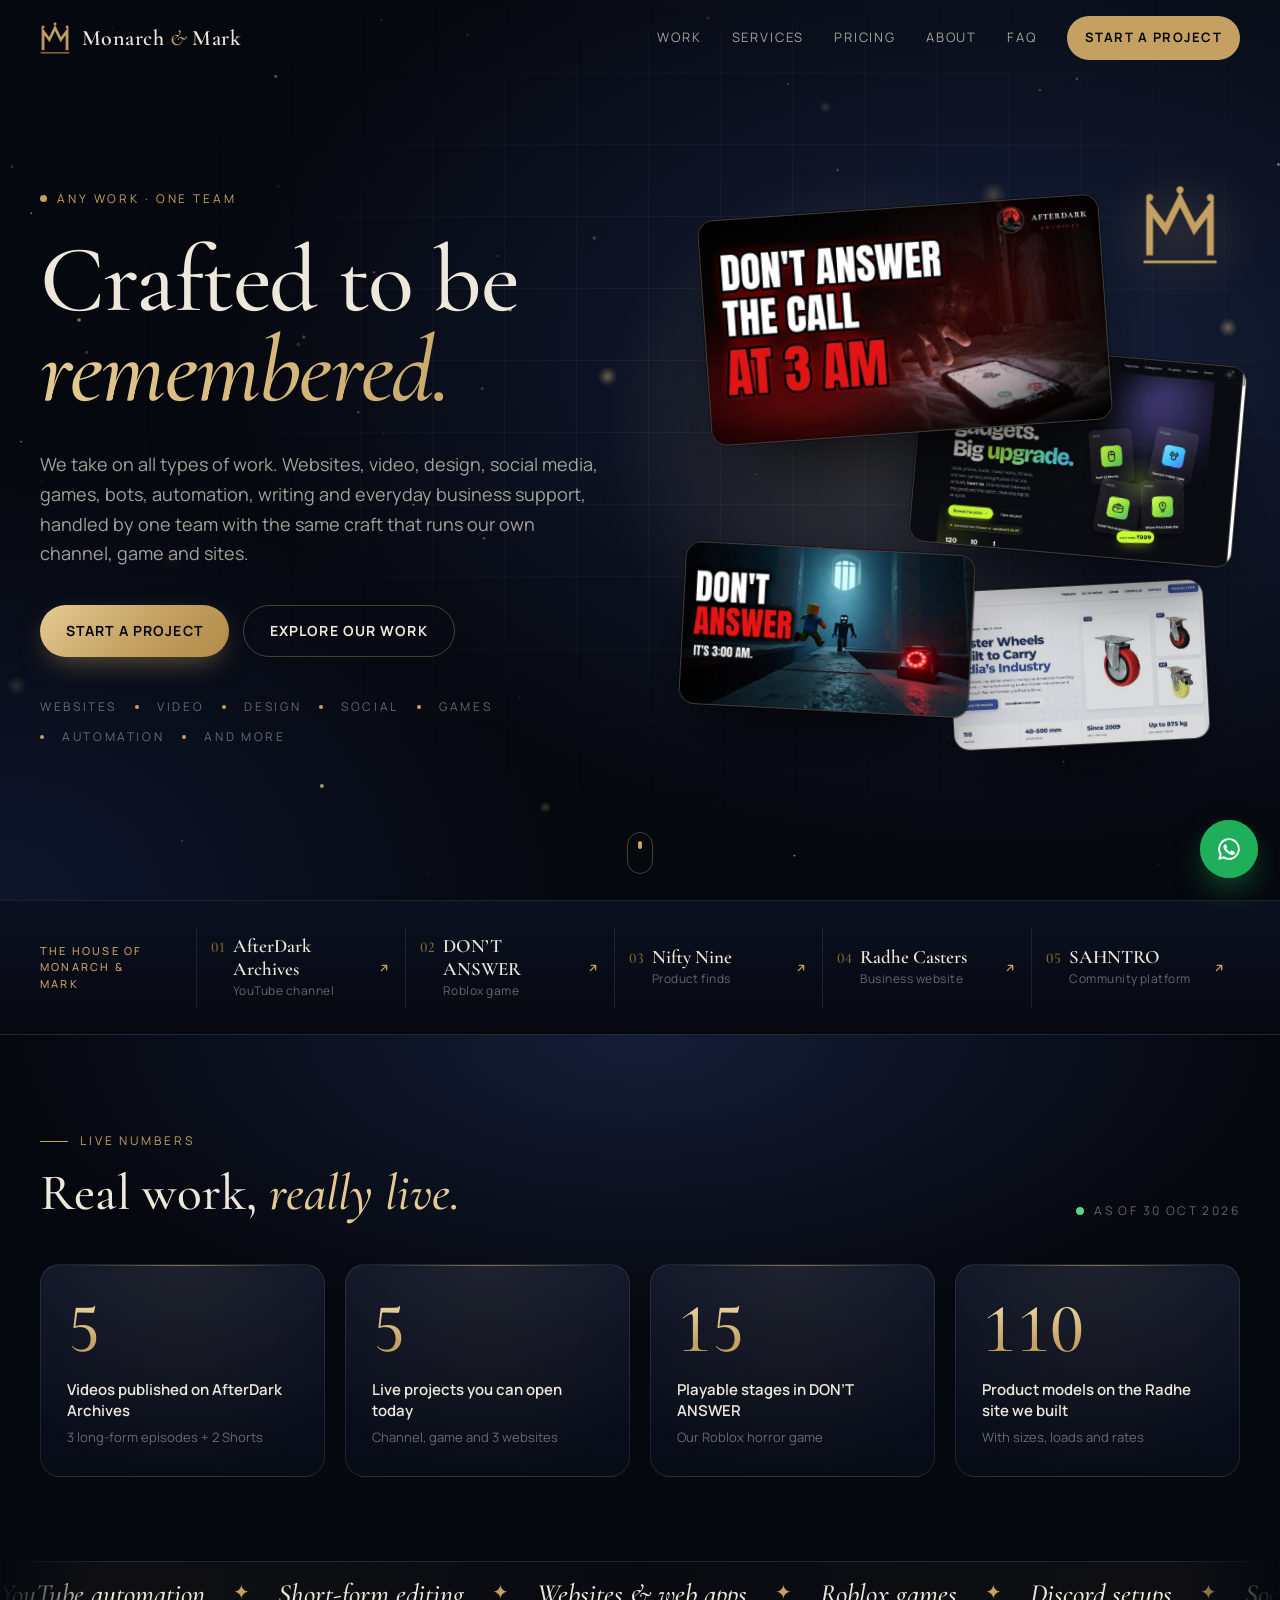
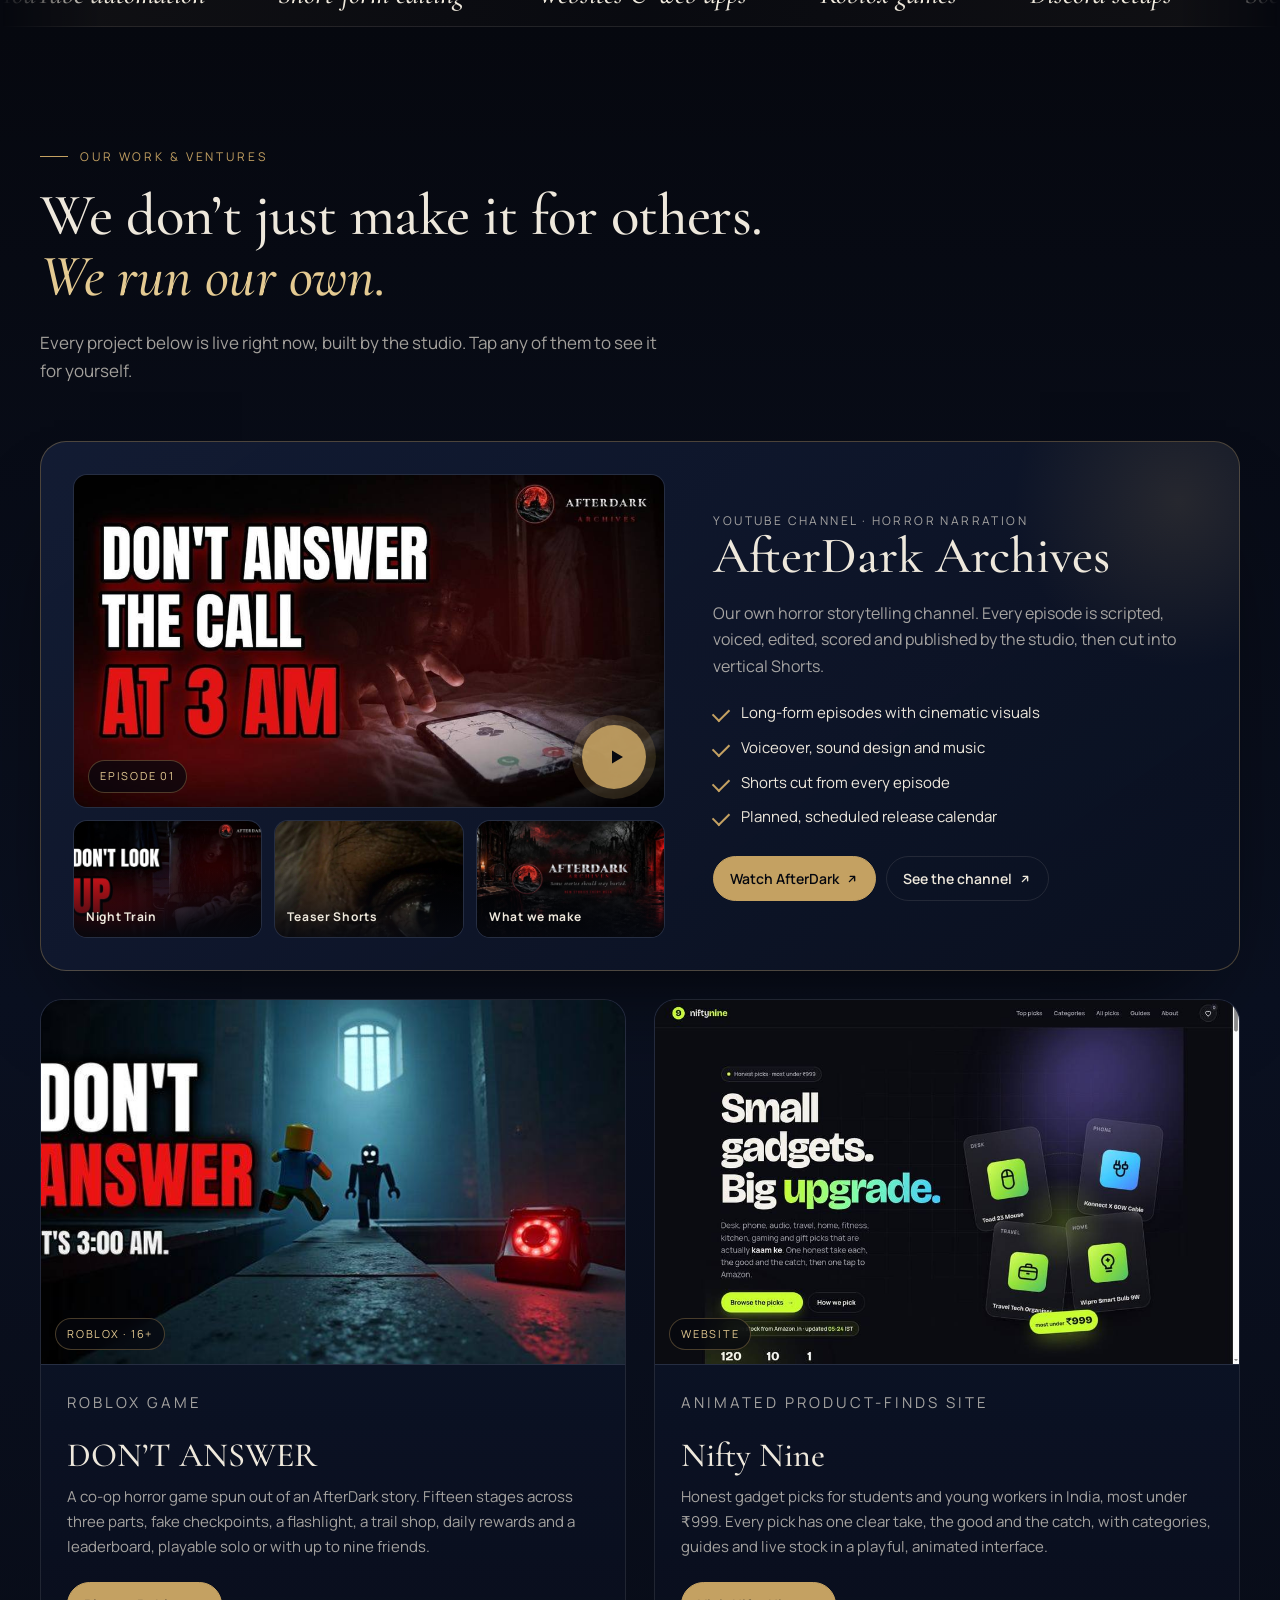
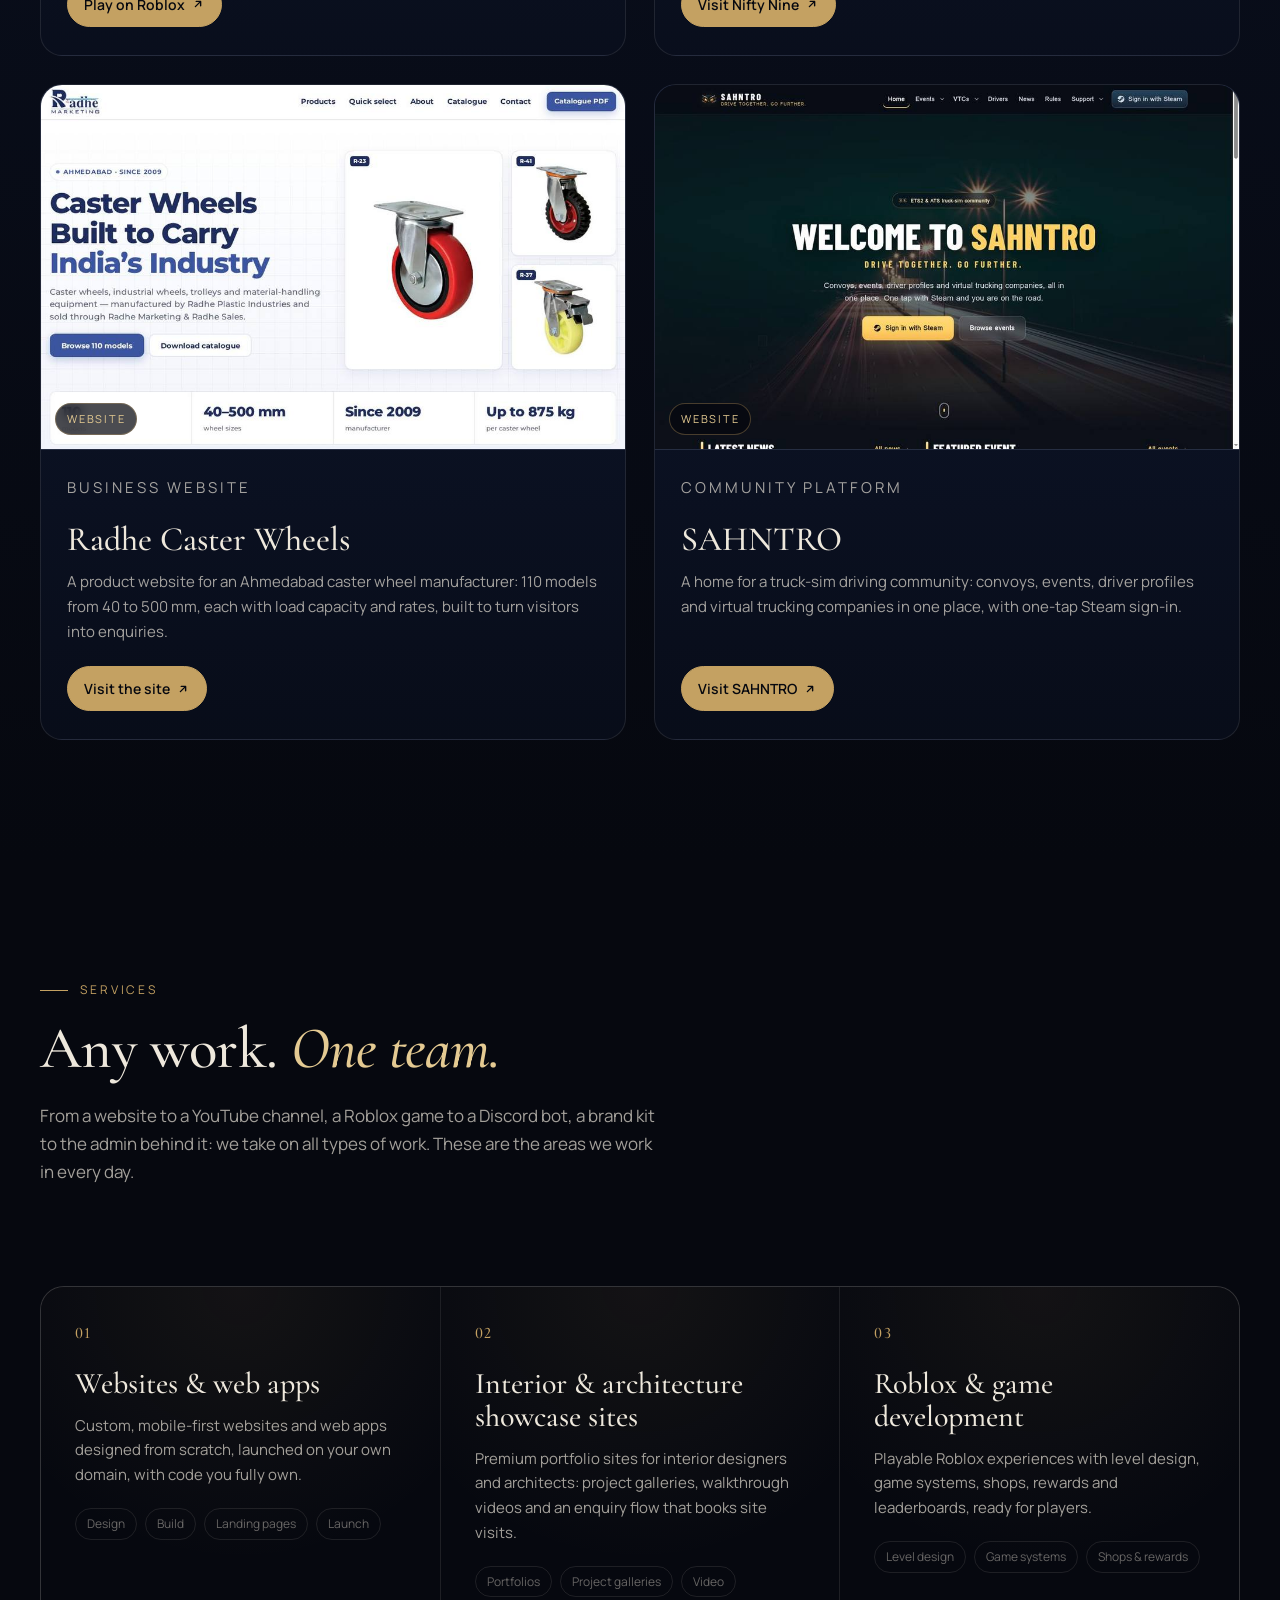
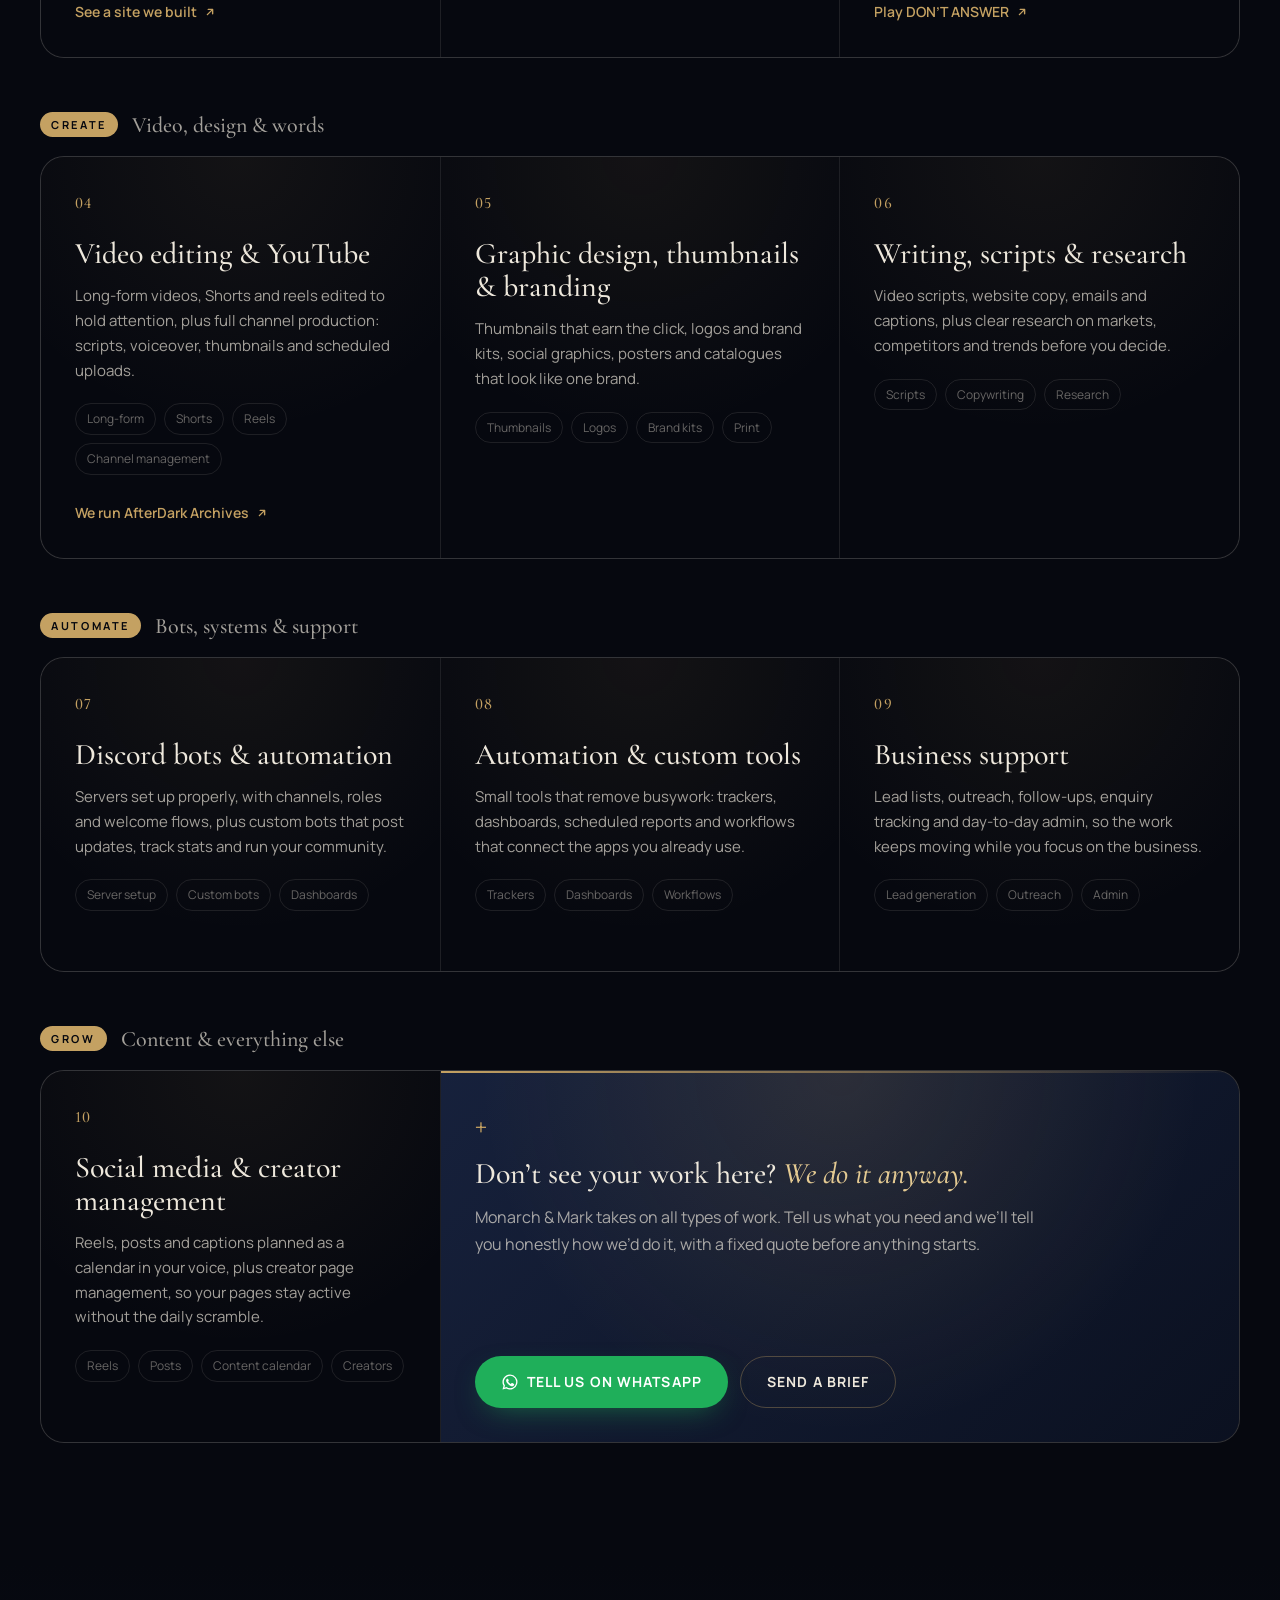
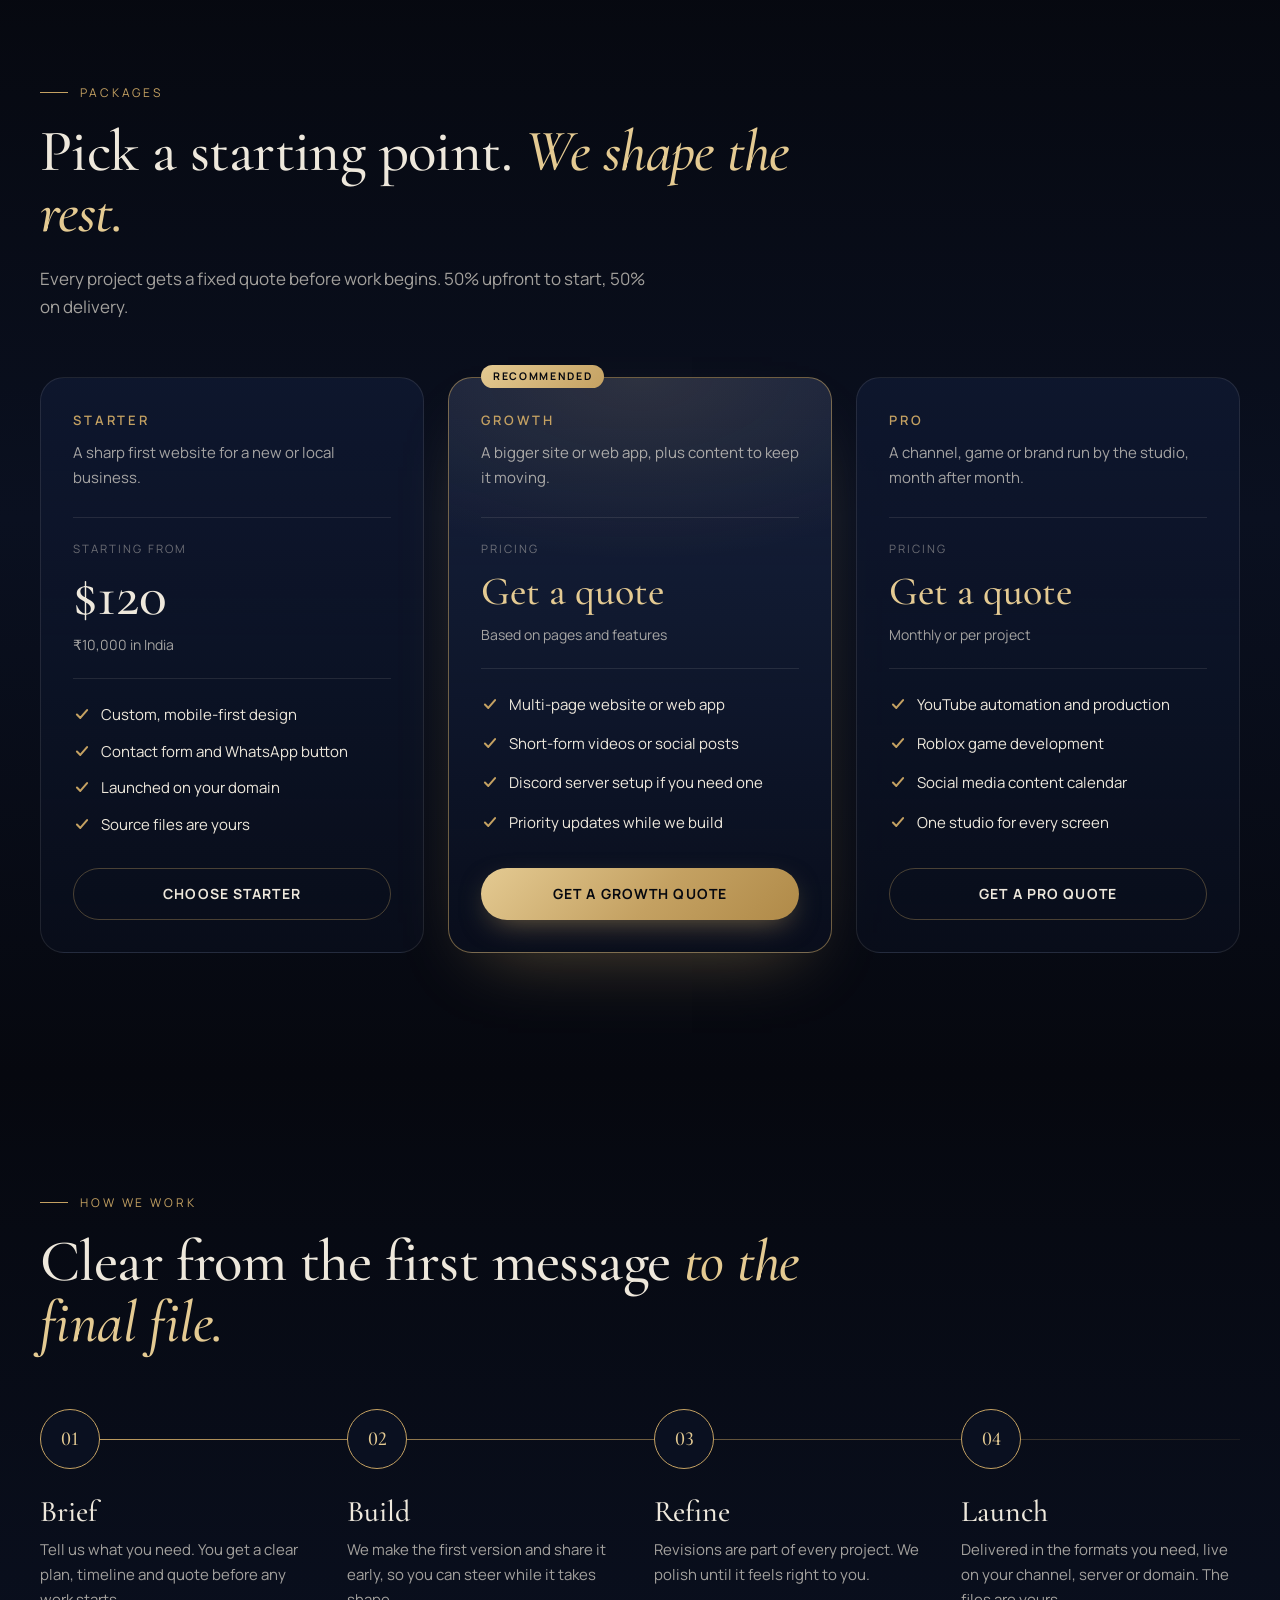
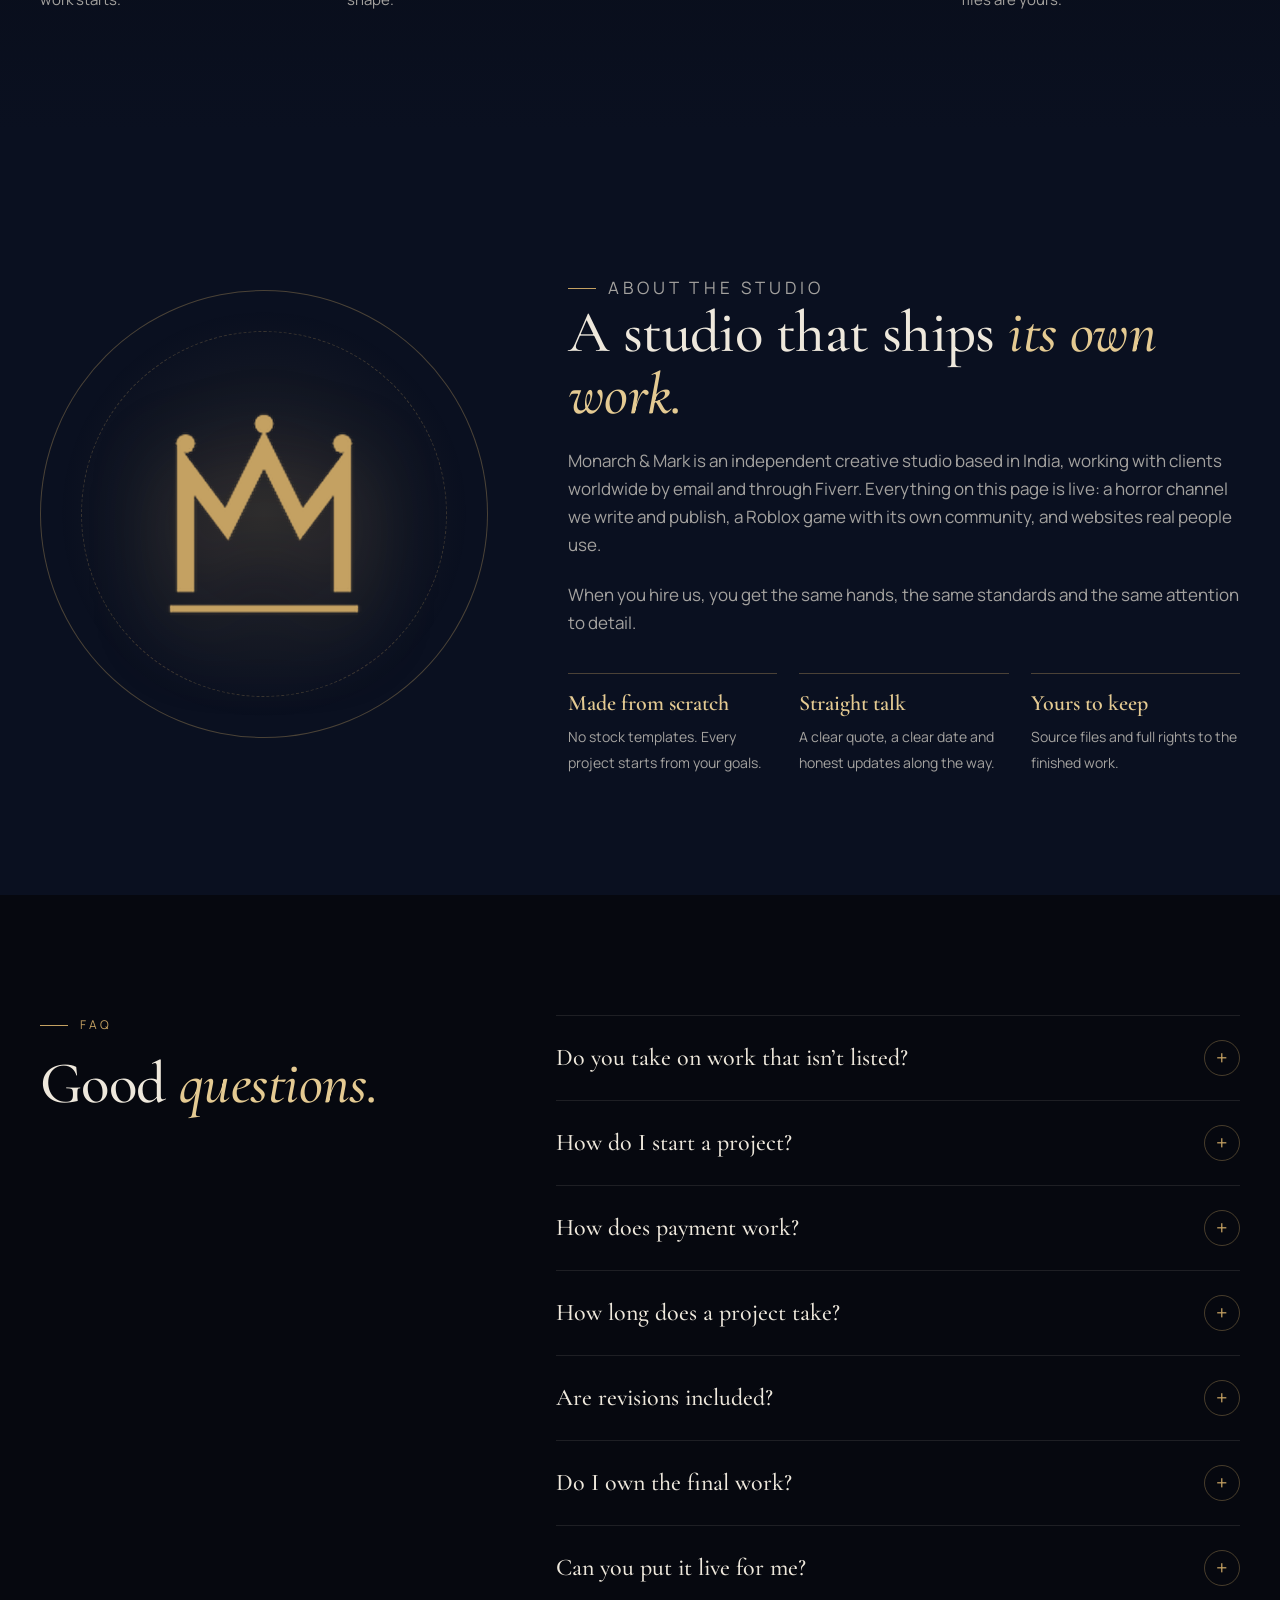
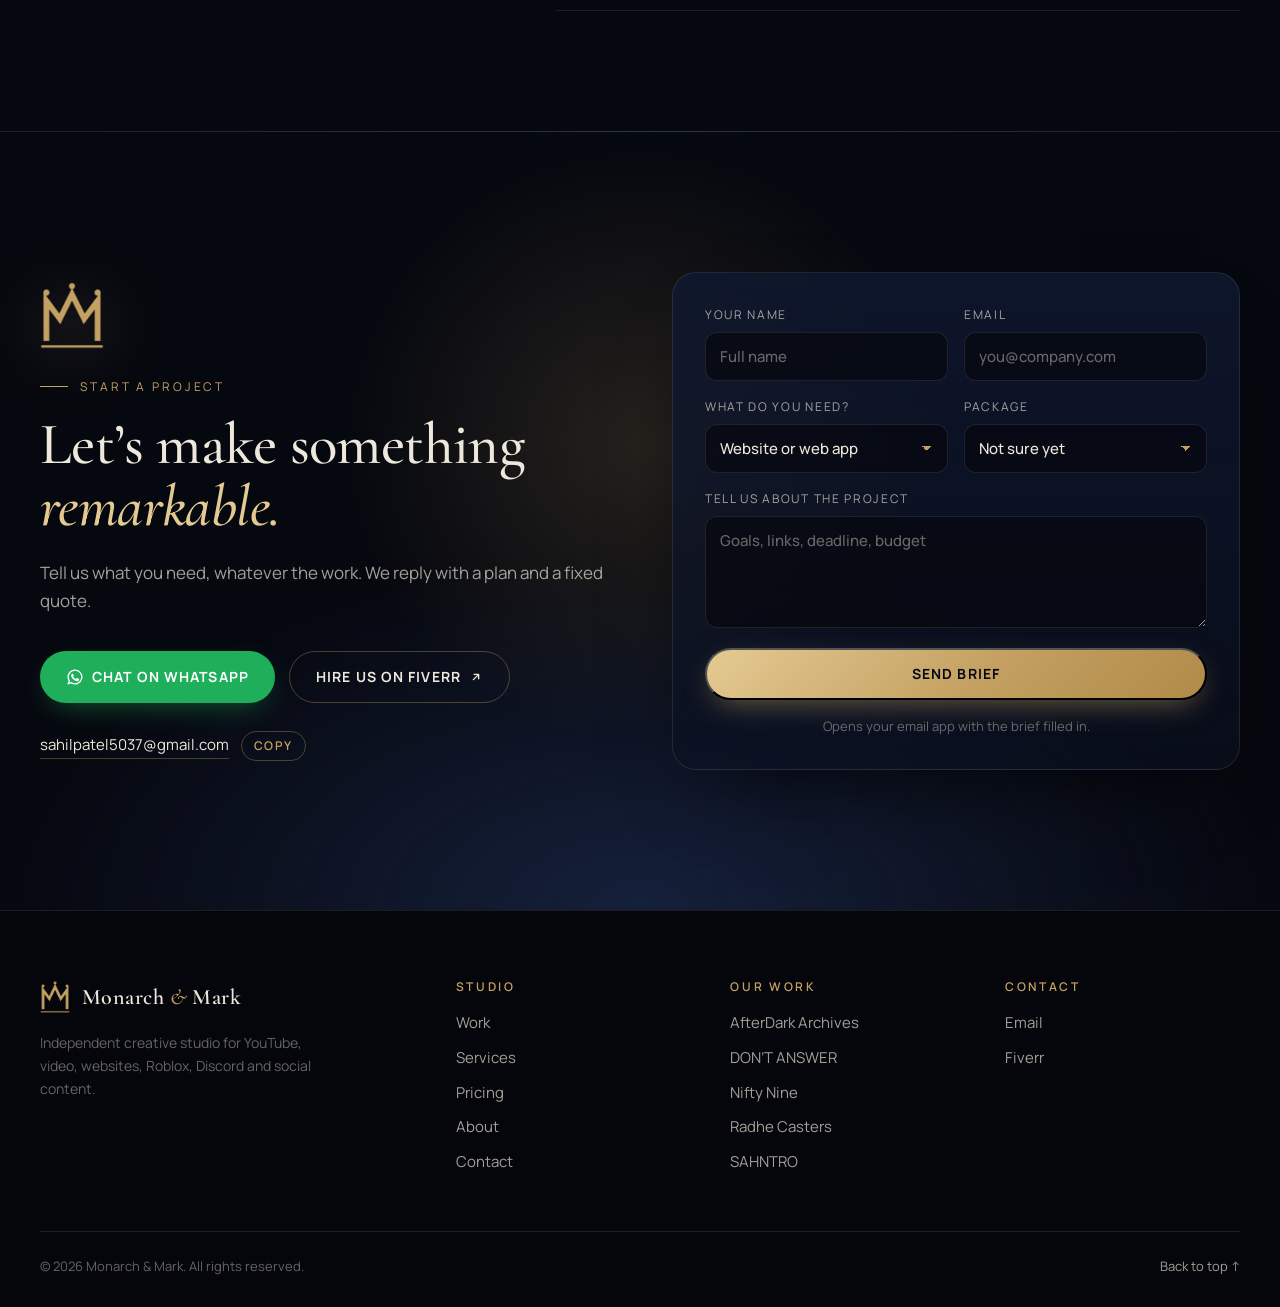
==== index.html @ 19322974 "Footer: remove 'Careers - Coming soon' (solo studio, no hiring copy)" ====
<!doctype html>
<html lang="en" class="no-js">
<head>
<meta charset="utf-8">
<meta name="viewport" content="width=device-width, initial-scale=1, viewport-fit=cover">
<title>Monarch &amp; Mark | Full-Service Studio: Any Work, One Team</title>
<meta name="description" content="Monarch & Mark is a full-service studio that takes on all types of work: websites and web apps, video editing and YouTube, social media, graphic design and branding, Roblox games, Discord bots, automation and custom tools, writing and business support. Any work, one team.">
<meta name="theme-color" content="#070A12">
<meta property="og:type" content="website">
<meta property="og:site_name" content="Monarch &amp; Mark">
<meta property="og:title" content="Monarch &amp; Mark | Any work, one team">
<meta property="og:description" content="A full-service studio for all types of work: websites, video, design, social media, games, bots, automation, writing and business support.">
<meta property="og:image" content="og.png">
<meta name="twitter:card" content="summary_large_image">
<link rel="icon" href="favicon.svg" type="image/svg+xml">
<link rel="icon" href="favicon-32.png" sizes="32x32" type="image/png">
<link rel="apple-touch-icon" href="apple-touch-icon.png">
<link rel="preload" href="assets/fonts/CormorantGaramond-normal-500.woff2" as="font" type="font/woff2" crossorigin>
<link rel="preload" href="assets/fonts/Manrope-normal-400-700.woff2" as="font" type="font/woff2" crossorigin>
<link rel="stylesheet" href="assets/fonts.css?v=hub1">
<link rel="stylesheet" href="styles.css?v=v5">
<script src="config.js?v=v4"></script>
<script src="countdown.js?v=v4"></script>
<script src="script.js?v=v5" defer></script>
</head>
<body>
<div class="launch" id="launch" role="dialog" aria-modal="true" aria-labelledby="launch-title" hidden>
  <canvas class="launch-dust" aria-hidden="true"></canvas>
  <div class="launch-glow" aria-hidden="true"></div>
  <div class="launch-in">
    <img class="launch-crown" src="assets/monarch-mark.png" alt="" width="320" height="335">
    <p class="launch-brand">Monarch <i>&amp;</i> Mark</p>
    <h1 class="launch-title" id="launch-title">Something remarkable <em>is coming.</em></h1>
    <p class="launch-sub">The new studio opens in</p>
    <div class="timer" role="timer" aria-live="off">
      <div class="tu"><span class="tv" data-u="d">00</span><span class="tl">Days</span></div>
      <span class="tsep" aria-hidden="true">:</span>
      <div class="tu"><span class="tv" data-u="h">00</span><span class="tl">Hours</span></div>
      <span class="tsep" aria-hidden="true">:</span>
      <div class="tu"><span class="tv" data-u="m">00</span><span class="tl">Minutes</span></div>
      <span class="tsep" aria-hidden="true">:</span>
      <div class="tu"><span class="tv" data-u="s">00</span><span class="tl">Seconds</span></div>
    </div>
    <p class="launch-date" id="launch-date"></p>
    <div class="launch-links">
      <a href="mailto:sahilpatel5037@gmail.com?subject=Project%20enquiry%20%E2%80%94%20Monarch%20%26%20Mark">Email the studio</a>
      <span aria-hidden="true">&middot;</span>
      <a href="https://www.fiverr.com/sahilpatel420" target="_blank" rel="noopener">Fiverr</a>
    </div>
  </div>
  <div class="curtain c-top" aria-hidden="true"></div>
  <div class="curtain c-bot" aria-hidden="true"></div>
</div>
<div class="progress" aria-hidden="true"><span></span></div>
<a class="skip" href="#main">Skip to content</a>

<header class="nav" id="top">
  <div class="nav-in wrap">
    <a class="brand" href="#top" aria-label="Monarch &amp; Mark, home">
      <img src="assets/monarch-mark.png" alt="" width="34" height="36">
      <span class="brand-word">Monarch <i>&amp;</i> Mark</span>
    </a>
    <nav class="nav-links" id="nav-links" aria-label="Main">
      <a href="#work">Work</a>
      <a href="#services">Services</a>
      <a href="#pricing">Pricing</a>
      <a href="#about">About</a>
      <a href="#faq">FAQ</a>
      <a href="#contact" class="nav-cta">Start a project</a>
    </nav>
    <button class="nav-toggle" type="button" aria-controls="nav-links" aria-expanded="false" aria-label="Open menu"><span></span><span></span></button>
  </div>
</header>

<main id="main">

<section class="hero" aria-labelledby="hero-title">
  <canvas class="hero-dust" aria-hidden="true"></canvas>
  <div class="hero-glow" aria-hidden="true"></div>
  <div class="hero-grid wrap">
    <div class="hero-copy">
      <p class="eyebrow"><span class="dot"></span>Any work &middot; One team</p>
      <h1 id="hero-title" class="hero-title">Crafted to be <em>remembered.</em></h1>
      <p class="hero-lede">We take on all types of work. Websites, video, design, social media, games, bots, automation, writing and everyday business support, handled by one team with the same craft that runs our own channel, game and sites.</p>
      <div class="hero-cta">
        <a class="btn btn-gold" href="#contact">Start a project</a>
        <a class="btn btn-ghost" href="#work">Explore our work</a>
      </div>
      <ul class="hero-disc" aria-label="What we do">
        <li>Websites</li><li>Video</li><li>Design</li><li>Social</li><li>Games</li><li>Automation</li><li>And more</li>
      </ul>
    </div>
    <div class="hero-stage" aria-hidden="true">
      <div class="stage-card sc-1"><img src="assets/work/afterdark-episode.jpg" alt="" width="1200" height="675"></div>
      <div class="stage-card sc-2"><img src="assets/work/niftynine.jpg" alt="" width="1200" height="750"></div>
      <div class="stage-card sc-3"><img src="assets/work/dont-answer.jpg" alt="" width="768" height="432"></div>
      <div class="stage-card sc-4"><img src="assets/work/radhe-casters.jpg" alt="" width="1200" height="750"></div>
      <div class="stage-crown"><img src="assets/monarch-mark.png" alt="" width="320" height="335"></div>
    </div>
  </div>
  <a class="scroll-cue" href="#house" aria-label="Scroll to the Monarch &amp; Mark directory"><span></span></a>
</section>

<section class="house" id="house" aria-labelledby="house-title">
  <div class="wrap">
    <h2 id="house-title" class="house-label">The house of Monarch &amp; Mark</h2>
    <ul class="house-list">
      <li><a href="https://afterdark-archives.sites.tab.bot/" target="_blank" rel="noopener"><span class="hn">01</span><span class="ht">AfterDark Archives</span><span class="hk">YouTube channel</span><svg class="ar" viewBox="0 0 16 16" aria-hidden="true"><path d="M5 11 11 5M6 5h5v5" fill="none" stroke="currentColor" stroke-width="1.6" stroke-linecap="round" stroke-linejoin="round"/></svg></a></li>
      <li><a href="https://www.roblox.com/games/91110462194238" target="_blank" rel="noopener"><span class="hn">02</span><span class="ht">DON&rsquo;T ANSWER</span><span class="hk">Roblox game</span><svg class="ar" viewBox="0 0 16 16" aria-hidden="true"><path d="M5 11 11 5M6 5h5v5" fill="none" stroke="currentColor" stroke-width="1.6" stroke-linecap="round" stroke-linejoin="round"/></svg></a></li>
      <li><a href="https://niftynine.sites.tab.bot/" target="_blank" rel="noopener"><span class="hn">03</span><span class="ht">Nifty Nine</span><span class="hk">Product finds</span><svg class="ar" viewBox="0 0 16 16" aria-hidden="true"><path d="M5 11 11 5M6 5h5v5" fill="none" stroke="currentColor" stroke-width="1.6" stroke-linecap="round" stroke-linejoin="round"/></svg></a></li>
      <li><a href="https://radhe-casters.vercel.app/" target="_blank" rel="noopener"><span class="hn">04</span><span class="ht">Radhe Casters</span><span class="hk">Business website</span><svg class="ar" viewBox="0 0 16 16" aria-hidden="true"><path d="M5 11 11 5M6 5h5v5" fill="none" stroke="currentColor" stroke-width="1.6" stroke-linecap="round" stroke-linejoin="round"/></svg></a></li>
      <li><a href="https://sahntro.sites.tab.bot/" target="_blank" rel="noopener"><span class="hn">05</span><span class="ht">SAHNTRO</span><span class="hk">Community platform</span><svg class="ar" viewBox="0 0 16 16" aria-hidden="true"><path d="M5 11 11 5M6 5h5v5" fill="none" stroke="currentColor" stroke-width="1.6" stroke-linecap="round" stroke-linejoin="round"/></svg></a></li>
    </ul>
  </div>
</section>

<section class="stats" id="stats" aria-labelledby="stats-title">
  <div class="wrap">
    <header class="stats-head reveal">
      <p class="kicker">Live numbers</p>
      <h2 id="stats-title">Real work, <em>really live.</em></h2>
      <p class="stats-asof">As of 30 Oct 2026</p>
    </header>
    <ul class="stat-grid">
      <li class="stat reveal"><span class="stat-n" data-count="5">5</span><span class="stat-l">Videos published on AfterDark Archives</span><span class="stat-s">3 long-form episodes + 2 Shorts</span></li>
      <li class="stat reveal"><span class="stat-n" data-count="5">5</span><span class="stat-l">Live projects you can open today</span><span class="stat-s">Channel, game and 3 websites</span></li>
      <li class="stat reveal"><span class="stat-n" data-count="15">15</span><span class="stat-l">Playable stages in DON&rsquo;T ANSWER</span><span class="stat-s">Our Roblox horror game</span></li>
      <li class="stat reveal"><span class="stat-n" data-count="110">110</span><span class="stat-l">Product models on the Radhe site we built</span><span class="stat-s">With sizes, loads and rates</span></li>
    </ul>
  </div>
</section>

<div class="marquee" aria-hidden="true">
  <div class="marquee-track">
    <span>YouTube automation</span><i>&#10022;</i><span>Short-form editing</span><i>&#10022;</i><span>Websites &amp; web apps</span><i>&#10022;</i><span>Roblox games</span><i>&#10022;</i><span>Discord setups</span><i>&#10022;</i><span>Social media content</span><i>&#10022;</i>
    <span>YouTube automation</span><i>&#10022;</i><span>Short-form editing</span><i>&#10022;</i><span>Websites &amp; web apps</span><i>&#10022;</i><span>Roblox games</span><i>&#10022;</i><span>Discord setups</span><i>&#10022;</i><span>Social media content</span><i>&#10022;</i>
  </div>
</div>

<section class="section work" id="work" aria-labelledby="work-title">
  <div class="wrap">
    <header class="sec-head reveal">
      <p class="kicker">Our work &amp; ventures</p>
      <h2 id="work-title">We don&rsquo;t just make it for others. <em>We run our own.</em></h2>
      <p class="sec-lede">Every project below is live right now, built by the studio. Tap any of them to see it for yourself.</p>
    </header>

    <article class="feature reveal" aria-labelledby="ad-title">
      <div class="feature-media">
        <a class="media main-media" href="https://afterdark-archives.sites.tab.bot/#watch" target="_blank" rel="noopener" aria-label="Watch Don&rsquo;t Pick Up the Call at 3:00 AM on the AfterDark Archives site">
          <img src="assets/work/afterdark-episode.jpg" alt="Thumbnail of the AfterDark Archives episode Don&rsquo;t Pick Up the Call at 3:00 AM" width="1200" height="675" loading="lazy">
          <span class="play" aria-hidden="true"><svg viewBox="0 0 24 24"><path d="M8 5.5v13l11-6.5z" fill="currentColor"/></svg></span>
          <span class="media-tag">Episode 01</span>
        </a>
        <div class="mini-row">
          <a class="media mini" href="https://afterdark-archives.sites.tab.bot/#watch" target="_blank" rel="noopener" aria-label="Watch 3 Terrifying Night Train Horror Stories on the AfterDark Archives site">
            <img src="assets/work/afterdark-night-train.jpg" alt="Thumbnail of the Night Train episode" width="1200" height="675" loading="lazy">
            <span class="mini-cap">Night Train</span>
          </a>
          <a class="media mini" href="https://afterdark-archives.sites.tab.bot/#watch" target="_blank" rel="noopener" aria-label="Watch an AfterDark teaser Short on the AfterDark Archives site">
            <img src="assets/work/afterdark-short.jpg" alt="Still from an AfterDark Archives teaser Short" width="960" height="600" loading="lazy">
            <span class="mini-cap">Teaser Shorts</span>
          </a>
          <a class="media mini" href="https://afterdark-archives.sites.tab.bot/#make" target="_blank" rel="noopener" aria-label="See what we make for AfterDark Archives">
            <img src="assets/work/afterdark-channel.jpg" alt="AfterDark Archives channel banner" width="1200" height="675" loading="lazy">
            <span class="mini-cap">What we make</span>
          </a>
        </div>
      </div>
      <div class="feature-body">
        <p class="tag">YouTube channel &middot; Horror narration</p>
        <h3 id="ad-title">AfterDark Archives</h3>
        <p>Our own horror storytelling channel. Every episode is scripted, voiced, edited, scored and published by the studio, then cut into vertical Shorts.</p>
        <ul class="ticks">
          <li>Long-form episodes with cinematic visuals</li>
          <li>Voiceover, sound design and music</li>
          <li>Shorts cut from every episode</li>
          <li>Planned, scheduled release calendar</li>
        </ul>
        <div class="links">
          <a class="lk lk-gold" href="https://afterdark-archives.sites.tab.bot/#watch" target="_blank" rel="noopener">Watch AfterDark<svg class="ar" viewBox="0 0 16 16" aria-hidden="true"><path d="M5 11 11 5M6 5h5v5" fill="none" stroke="currentColor" stroke-width="1.6" stroke-linecap="round" stroke-linejoin="round"/></svg></a>
          <a class="lk" href="https://afterdark-archives.sites.tab.bot/" target="_blank" rel="noopener">See the channel<svg class="ar" viewBox="0 0 16 16" aria-hidden="true"><path d="M5 11 11 5M6 5h5v5" fill="none" stroke="currentColor" stroke-width="1.6" stroke-linecap="round" stroke-linejoin="round"/></svg></a>
        </div>
      </div>
    </article>

    <div class="cards">
      <article class="card reveal" aria-labelledby="da-title">
        <a class="media" href="https://www.roblox.com/games/91110462194238" target="_blank" rel="noopener" aria-label="Play DON&rsquo;T ANSWER on Roblox">
          <img src="assets/work/dont-answer.jpg" alt="DON&rsquo;T ANSWER game thumbnail on Roblox" width="768" height="432" loading="lazy">
          <span class="media-tag">Roblox &middot; 16+</span>
        </a>
        <div class="card-body">
          <p class="tag">Roblox game</p>
          <h3 id="da-title">DON&rsquo;T ANSWER</h3>
          <p>A co-op horror game spun out of an AfterDark story. Fifteen stages across three parts, fake checkpoints, a flashlight, a trail shop, daily rewards and a leaderboard, playable solo or with up to nine friends.</p>
          <div class="links">
            <a class="lk lk-gold" href="https://www.roblox.com/games/91110462194238" target="_blank" rel="noopener">Play on Roblox<svg class="ar" viewBox="0 0 16 16" aria-hidden="true"><path d="M5 11 11 5M6 5h5v5" fill="none" stroke="currentColor" stroke-width="1.6" stroke-linecap="round" stroke-linejoin="round"/></svg></a>
          </div>
        </div>
      </article>

      <article class="card reveal" aria-labelledby="nn-title">
        <a class="media" href="https://niftynine.sites.tab.bot/" target="_blank" rel="noopener" aria-label="Visit Nifty Nine">
          <img src="assets/work/niftynine.jpg" alt="Screenshot of the Nifty Nine home page" width="1200" height="750" loading="lazy">
          <span class="media-tag">Website</span>
        </a>
        <div class="card-body">
          <p class="tag">Animated product-finds site</p>
          <h3 id="nn-title">Nifty Nine</h3>
          <p>Honest gadget picks for students and young workers in India, most under &#8377;999. Every pick has one clear take, the good and the catch, with categories, guides and live stock in a playful, animated interface.</p>
          <div class="links"><a class="lk lk-gold" href="https://niftynine.sites.tab.bot/" target="_blank" rel="noopener">Visit Nifty Nine<svg class="ar" viewBox="0 0 16 16" aria-hidden="true"><path d="M5 11 11 5M6 5h5v5" fill="none" stroke="currentColor" stroke-width="1.6" stroke-linecap="round" stroke-linejoin="round"/></svg></a></div>
        </div>
      </article>

      <article class="card reveal" aria-labelledby="rc-title">
        <a class="media" href="https://radhe-casters.vercel.app/" target="_blank" rel="noopener" aria-label="Visit the Radhe Caster Wheels website">
          <img src="assets/work/radhe-casters.jpg" alt="Screenshot of the Radhe Caster Wheels home page" width="1200" height="750" loading="lazy">
          <span class="media-tag">Website</span>
        </a>
        <div class="card-body">
          <p class="tag">Business website</p>
          <h3 id="rc-title">Radhe Caster Wheels</h3>
          <p>A product website for an Ahmedabad caster wheel manufacturer: 110 models from 40 to 500 mm, each with load capacity and rates, built to turn visitors into enquiries.</p>
          <div class="links"><a class="lk lk-gold" href="https://radhe-casters.vercel.app/" target="_blank" rel="noopener">Visit the site<svg class="ar" viewBox="0 0 16 16" aria-hidden="true"><path d="M5 11 11 5M6 5h5v5" fill="none" stroke="currentColor" stroke-width="1.6" stroke-linecap="round" stroke-linejoin="round"/></svg></a></div>
        </div>
      </article>

      <article class="card reveal" aria-labelledby="sa-title">
        <a class="media" href="https://sahntro.sites.tab.bot/" target="_blank" rel="noopener" aria-label="Visit SAHNTRO">
          <img src="assets/work/sahntro.jpg" alt="Screenshot of the SAHNTRO home page" width="1200" height="750" loading="lazy">
          <span class="media-tag">Website</span>
        </a>
        <div class="card-body">
          <p class="tag">Community platform</p>
          <h3 id="sa-title">SAHNTRO</h3>
          <p>A home for a truck-sim driving community: convoys, events, driver profiles and virtual trucking companies in one place, with one-tap Steam sign-in.</p>
          <div class="links"><a class="lk lk-gold" href="https://sahntro.sites.tab.bot/" target="_blank" rel="noopener">Visit SAHNTRO<svg class="ar" viewBox="0 0 16 16" aria-hidden="true"><path d="M5 11 11 5M6 5h5v5" fill="none" stroke="currentColor" stroke-width="1.6" stroke-linecap="round" stroke-linejoin="round"/></svg></a></div>
        </div>
      </article>
    </div>
  </div>
</section>

<section class="section services" id="services" aria-labelledby="services-title">
  <div class="wrap">
    <header class="sec-head reveal">
      <p class="kicker">Services</p>
      <h2 id="services-title">Any work. <em>One team.</em></h2>
      <p class="sec-lede">From a website to a YouTube channel, a Roblox game to a Discord bot, a brand kit to the admin behind it: we take on all types of work. These are the areas we work in every day.</p>
    </header>
    <div class="svc-group reveal"><p class="svc-glabel"><span>Build</span>Sites, games &amp; tools</p></div>
    <div class="svc-grid">
      <article class="svc reveal" id="websites">
        <span class="svc-n">01</span>
        <h3>Websites &amp; web apps</h3>
        <p>Custom, mobile-first websites and web apps designed from scratch, launched on your own domain, with code you fully own.</p>
        <ul class="chips"><li>Design</li><li>Build</li><li>Landing pages</li><li>Launch</li></ul>
        <a class="lk lk-sm" href="https://radhe-casters.vercel.app/" target="_blank" rel="noopener">See a site we built<svg class="ar" viewBox="0 0 16 16" aria-hidden="true"><path d="M5 11 11 5M6 5h5v5" fill="none" stroke="currentColor" stroke-width="1.6" stroke-linecap="round" stroke-linejoin="round"/></svg></a>
      </article>
      <article class="svc reveal" id="showcase">
        <span class="svc-n">02</span>
        <h3>Interior &amp; architecture showcase sites</h3>
        <p>Premium portfolio sites for interior designers and architects: project galleries, walkthrough videos and an enquiry flow that books site visits.</p>
        <ul class="chips"><li>Portfolios</li><li>Project galleries</li><li>Video</li></ul>
      </article>
      <article class="svc reveal" id="roblox">
        <span class="svc-n">03</span>
        <h3>Roblox &amp; game development</h3>
        <p>Playable Roblox experiences with level design, game systems, shops, rewards and leaderboards, ready for players.</p>
        <ul class="chips"><li>Level design</li><li>Game systems</li><li>Shops &amp; rewards</li></ul>
        <a class="lk lk-sm" href="https://www.roblox.com/games/91110462194238" target="_blank" rel="noopener">Play DON&rsquo;T ANSWER<svg class="ar" viewBox="0 0 16 16" aria-hidden="true"><path d="M5 11 11 5M6 5h5v5" fill="none" stroke="currentColor" stroke-width="1.6" stroke-linecap="round" stroke-linejoin="round"/></svg></a>
      </article>
    </div>
    <div class="svc-group reveal"><p class="svc-glabel"><span>Create</span>Video, design &amp; words</p></div>
    <div class="svc-grid">
      <article class="svc reveal" id="video-editing">
        <span class="svc-n">04</span>
        <h3>Video editing &amp; YouTube</h3>
        <p>Long-form videos, Shorts and reels edited to hold attention, plus full channel production: scripts, voiceover, thumbnails and scheduled uploads.</p>
        <ul class="chips"><li>Long-form</li><li>Shorts</li><li>Reels</li><li>Channel management</li></ul>
        <a class="lk lk-sm" href="https://afterdark-archives.sites.tab.bot/" target="_blank" rel="noopener">We run AfterDark Archives<svg class="ar" viewBox="0 0 16 16" aria-hidden="true"><path d="M5 11 11 5M6 5h5v5" fill="none" stroke="currentColor" stroke-width="1.6" stroke-linecap="round" stroke-linejoin="round"/></svg></a>
      </article>
      <article class="svc reveal" id="design">
        <span class="svc-n">05</span>
        <h3>Graphic design, thumbnails &amp; branding</h3>
        <p>Thumbnails that earn the click, logos and brand kits, social graphics, posters and catalogues that look like one brand.</p>
        <ul class="chips"><li>Thumbnails</li><li>Logos</li><li>Brand kits</li><li>Print</li></ul>
      </article>
      <article class="svc reveal" id="writing">
        <span class="svc-n">06</span>
        <h3>Writing, scripts &amp; research</h3>
        <p>Video scripts, website copy, emails and captions, plus clear research on markets, competitors and trends before you decide.</p>
        <ul class="chips"><li>Scripts</li><li>Copywriting</li><li>Research</li></ul>
      </article>
    </div>
    <div class="svc-group reveal"><p class="svc-glabel"><span>Automate</span>Bots, systems &amp; support</p></div>
    <div class="svc-grid">
      <article class="svc reveal" id="discord">
        <span class="svc-n">07</span>
        <h3>Discord bots &amp; automation</h3>
        <p>Servers set up properly, with channels, roles and welcome flows, plus custom bots that post updates, track stats and run your community.</p>
        <ul class="chips"><li>Server setup</li><li>Custom bots</li><li>Dashboards</li></ul>
      </article>
      <article class="svc reveal" id="automation">
        <span class="svc-n">08</span>
        <h3>Automation &amp; custom tools</h3>
        <p>Small tools that remove busywork: trackers, dashboards, scheduled reports and workflows that connect the apps you already use.</p>
        <ul class="chips"><li>Trackers</li><li>Dashboards</li><li>Workflows</li></ul>
      </article>
      <article class="svc reveal" id="business">
        <span class="svc-n">09</span>
        <h3>Business support</h3>
        <p>Lead lists, outreach, follow-ups, enquiry tracking and day-to-day admin, so the work keeps moving while you focus on the business.</p>
        <ul class="chips"><li>Lead generation</li><li>Outreach</li><li>Admin</li></ul>
      </article>
    </div>
    <div class="svc-group reveal"><p class="svc-glabel"><span>Grow</span>Content &amp; everything else</p></div>
    <div class="svc-grid svc-grid-last">
      <article class="svc reveal" id="social">
        <span class="svc-n">10</span>
        <h3>Social media &amp; creator management</h3>
        <p>Reels, posts and captions planned as a calendar in your voice, plus creator page management, so your pages stay active without the daily scramble.</p>
        <ul class="chips"><li>Reels</li><li>Posts</li><li>Content calendar</li><li>Creators</li></ul>
      </article>
      <article class="svc svc-any reveal" id="anything">
        <span class="svc-n">+</span>
        <h3>Don&rsquo;t see your work here? <em>We do it anyway.</em></h3>
        <p>Monarch &amp; Mark takes on all types of work. Tell us what you need and we&rsquo;ll tell you honestly how we&rsquo;d do it, with a fixed quote before anything starts.</p>
        <div class="svc-any-cta">
          <a class="btn btn-wa" data-wa hidden href="#contact"><svg viewBox="0 0 24 24" width="18" height="18" aria-hidden="true"><path fill="currentColor" d="M12 2a10 10 0 00-8.6 15.1L2 22l5-1.3A10 10 0 1012 2zm0 18.2a8.2 8.2 0 01-4.2-1.2l-.3-.2-3 .8.8-2.9-.2-.3A8.2 8.2 0 1112 20.2zm4.5-6.1c-.2-.1-1.5-.7-1.7-.8s-.4-.1-.6.1-.7.8-.8 1-.3.2-.5.1a6.7 6.7 0 01-3.3-2.9c-.3-.4.3-.4.7-1.3.1-.2 0-.3 0-.4l-.8-1.8c-.2-.5-.4-.4-.6-.4h-.5a1 1 0 00-.7.3 3 3 0 00-.9 2.2 5.2 5.2 0 001.1 2.7 11.8 11.8 0 004.5 4c1.7.7 2.3.8 3.2.6a2.7 2.7 0 001.8-1.2 2.2 2.2 0 00.1-1.2c0-.1-.2-.2-.4-.3z"/></svg><span>Tell us on WhatsApp</span></a>
          <a class="btn btn-ghost" href="#contact">Send a brief</a>
        </div>
      </article>
    </div>
  </div>
</section>

<section class="section pricing" id="pricing" aria-labelledby="pricing-title">
  <div class="wrap">
    <header class="sec-head reveal">
      <p class="kicker">Packages</p>
      <h2 id="pricing-title">Pick a starting point. <em>We shape the rest.</em></h2>
      <p class="sec-lede">Every project gets a fixed quote before work begins. 50% upfront to start, 50% on delivery.</p>
    </header>
    <div class="plans">
      <article class="plan reveal">
        <p class="plan-name">Starter</p>
        <p class="plan-for">A sharp first website for a new or local business.</p>
        <p class="plan-price"><span class="from">Starting from</span><strong>$120</strong><span class="alt">&#8377;10,000 in India</span></p>
        <ul class="plan-list"><li><svg class="ck" viewBox="0 0 16 16" aria-hidden="true"><path d="M3.5 8.5l3 3 6-7" fill="none" stroke="currentColor" stroke-width="1.8" stroke-linecap="round" stroke-linejoin="round"/></svg><span>Custom, mobile-first design</span></li><li><svg class="ck" viewBox="0 0 16 16" aria-hidden="true"><path d="M3.5 8.5l3 3 6-7" fill="none" stroke="currentColor" stroke-width="1.8" stroke-linecap="round" stroke-linejoin="round"/></svg><span>Contact form and WhatsApp button</span></li><li><svg class="ck" viewBox="0 0 16 16" aria-hidden="true"><path d="M3.5 8.5l3 3 6-7" fill="none" stroke="currentColor" stroke-width="1.8" stroke-linecap="round" stroke-linejoin="round"/></svg><span>Launched on your domain</span></li><li><svg class="ck" viewBox="0 0 16 16" aria-hidden="true"><path d="M3.5 8.5l3 3 6-7" fill="none" stroke="currentColor" stroke-width="1.8" stroke-linecap="round" stroke-linejoin="round"/></svg><span>Source files are yours</span></li></ul>
        <a class="btn btn-ghost plan-cta" href="#contact" data-plan="Starter">Choose Starter</a>
      </article>
      <article class="plan plan-hi reveal">
        <span class="plan-badge">Recommended</span>
        <p class="plan-name">Growth</p>
        <p class="plan-for">A bigger site or web app, plus content to keep it moving.</p>
        <p class="plan-price"><span class="from">Pricing</span><strong class="q">Get a quote</strong><span class="alt">Based on pages and features</span></p>
        <ul class="plan-list"><li><svg class="ck" viewBox="0 0 16 16" aria-hidden="true"><path d="M3.5 8.5l3 3 6-7" fill="none" stroke="currentColor" stroke-width="1.8" stroke-linecap="round" stroke-linejoin="round"/></svg><span>Multi-page website or web app</span></li><li><svg class="ck" viewBox="0 0 16 16" aria-hidden="true"><path d="M3.5 8.5l3 3 6-7" fill="none" stroke="currentColor" stroke-width="1.8" stroke-linecap="round" stroke-linejoin="round"/></svg><span>Short-form videos or social posts</span></li><li><svg class="ck" viewBox="0 0 16 16" aria-hidden="true"><path d="M3.5 8.5l3 3 6-7" fill="none" stroke="currentColor" stroke-width="1.8" stroke-linecap="round" stroke-linejoin="round"/></svg><span>Discord server setup if you need one</span></li><li><svg class="ck" viewBox="0 0 16 16" aria-hidden="true"><path d="M3.5 8.5l3 3 6-7" fill="none" stroke="currentColor" stroke-width="1.8" stroke-linecap="round" stroke-linejoin="round"/></svg><span>Priority updates while we build</span></li></ul>
        <a class="btn btn-gold plan-cta" href="#contact" data-plan="Growth">Get a Growth quote</a>
      </article>
      <article class="plan reveal">
        <p class="plan-name">Pro</p>
        <p class="plan-for">A channel, game or brand run by the studio, month after month.</p>
        <p class="plan-price"><span class="from">Pricing</span><strong class="q">Get a quote</strong><span class="alt">Monthly or per project</span></p>
        <ul class="plan-list"><li><svg class="ck" viewBox="0 0 16 16" aria-hidden="true"><path d="M3.5 8.5l3 3 6-7" fill="none" stroke="currentColor" stroke-width="1.8" stroke-linecap="round" stroke-linejoin="round"/></svg><span>YouTube automation and production</span></li><li><svg class="ck" viewBox="0 0 16 16" aria-hidden="true"><path d="M3.5 8.5l3 3 6-7" fill="none" stroke="currentColor" stroke-width="1.8" stroke-linecap="round" stroke-linejoin="round"/></svg><span>Roblox game development</span></li><li><svg class="ck" viewBox="0 0 16 16" aria-hidden="true"><path d="M3.5 8.5l3 3 6-7" fill="none" stroke="currentColor" stroke-width="1.8" stroke-linecap="round" stroke-linejoin="round"/></svg><span>Social media content calendar</span></li><li><svg class="ck" viewBox="0 0 16 16" aria-hidden="true"><path d="M3.5 8.5l3 3 6-7" fill="none" stroke="currentColor" stroke-width="1.8" stroke-linecap="round" stroke-linejoin="round"/></svg><span>One studio for every screen</span></li></ul>
        <a class="btn btn-ghost plan-cta" href="#contact" data-plan="Pro">Get a Pro quote</a>
      </article>
    </div>
  </div>
</section>

<section class="section process" id="process" aria-labelledby="process-title">
  <div class="wrap">
    <header class="sec-head reveal">
      <p class="kicker">How we work</p>
      <h2 id="process-title">Clear from the first message <em>to the final file.</em></h2>
    </header>
    <ol class="steps">
      <li class="step reveal"><span class="step-n">01</span><h3>Brief</h3><p>Tell us what you need. You get a clear plan, timeline and quote before any work starts.</p></li>
      <li class="step reveal"><span class="step-n">02</span><h3>Build</h3><p>We make the first version and share it early, so you can steer while it takes shape.</p></li>
      <li class="step reveal"><span class="step-n">03</span><h3>Refine</h3><p>Revisions are part of every project. We polish until it feels right to you.</p></li>
      <li class="step reveal"><span class="step-n">04</span><h3>Launch</h3><p>Delivered in the formats you need, live on your channel, server or domain. The files are yours.</p></li>
    </ol>
  </div>
</section>

<section class="section about" id="about" aria-labelledby="about-title">
  <div class="wrap about-grid">
    <div class="about-mark reveal" aria-hidden="true"><img src="assets/monarch-mark.png" alt="" width="320" height="335" loading="lazy"></div>
    <div class="about-copy reveal">
      <p class="kicker">About the studio</p>
      <h2 id="about-title">A studio that ships <em>its own work.</em></h2>
      <p>Monarch &amp; Mark is an independent creative studio based in India, working with clients worldwide by email and through Fiverr. Everything on this page is live: a horror channel we write and publish, a Roblox game with its own community, and websites real people use.</p>
      <p>When you hire us, you get the same hands, the same standards and the same attention to detail.</p>
      <ul class="values">
        <li><strong>Made from scratch</strong><span>No stock templates. Every project starts from your goals.</span></li>
        <li><strong>Straight talk</strong><span>A clear quote, a clear date and honest updates along the way.</span></li>
        <li><strong>Yours to keep</strong><span>Source files and full rights to the finished work.</span></li>
      </ul>
    </div>
  </div>
</section>

<section class="section faq" id="faq" aria-labelledby="faq-title">
  <div class="wrap faq-wrap">
    <header class="sec-head reveal">
      <p class="kicker">FAQ</p>
      <h2 id="faq-title">Good <em>questions.</em></h2>
    </header>
    <div class="faq-list">
      <details class="reveal"><summary>Do you take on work that isn&rsquo;t listed?</summary><p>Yes. Monarch &amp; Mark takes on all types of work. Tell us what you need and we&rsquo;ll tell you honestly how we&rsquo;d do it, with a fixed quote before anything starts.</p></details>
      <details class="reveal"><summary>How do I start a project?</summary><p>Send us the form below, email us, or order through our Fiverr profile. We reply with a plan, a timeline and a fixed quote before anything begins.</p></details>
      <details class="reveal"><summary>How does payment work?</summary><p>50% upfront to start and 50% on delivery. Your quote is fixed before any work begins.</p></details>
      <details class="reveal"><summary>How long does a project take?</summary><p>It depends on the scope. You get an agreed delivery date up front, before any work starts.</p></details>
      <details class="reveal"><summary>Are revisions included?</summary><p>Yes. Every project includes revisions, and the exact number is confirmed in your quote.</p></details>
      <details class="reveal"><summary>Do I own the final work?</summary><p>Yes. On completion you receive the files and full rights to use them for your business or channel.</p></details>
      <details class="reveal"><summary>Can you put it live for me?</summary><p>Yes. We can publish videos to your channel, launch websites on your domain and set up bots on your Discord server.</p></details>
    </div>
  </div>
</section>

<section class="contact" id="contact" aria-labelledby="contact-title">
  <div class="contact-glow" aria-hidden="true"></div>
  <div class="wrap contact-grid">
    <div class="contact-copy reveal">
      <img class="contact-crown" src="assets/monarch-mark.png" alt="" width="320" height="335" loading="lazy">
      <p class="kicker">Start a project</p>
      <h2 id="contact-title">Let&rsquo;s make something <em>remarkable.</em></h2>
      <p class="sec-lede">Tell us what you need, whatever the work. We reply with a plan and a fixed quote.</p>
      <div class="contact-cta">
        <a class="btn btn-wa" data-wa hidden href="#contact"><svg viewBox="0 0 24 24" width="18" height="18" aria-hidden="true"><path fill="currentColor" d="M12 2a10 10 0 00-8.6 15.1L2 22l5-1.3A10 10 0 1012 2zm0 18.2a8.2 8.2 0 01-4.2-1.2l-.3-.2-3 .8.8-2.9-.2-.3A8.2 8.2 0 1112 20.2zm4.5-6.1c-.2-.1-1.5-.7-1.7-.8s-.4-.1-.6.1-.7.8-.8 1-.3.2-.5.1a6.7 6.7 0 01-3.3-2.9c-.3-.4.3-.4.7-1.3.1-.2 0-.3 0-.4l-.8-1.8c-.2-.5-.4-.4-.6-.4h-.5a1 1 0 00-.7.3 3 3 0 00-.9 2.2 5.2 5.2 0 001.1 2.7 11.8 11.8 0 004.5 4c1.7.7 2.3.8 3.2.6a2.7 2.7 0 001.8-1.2 2.2 2.2 0 00.1-1.2c0-.1-.2-.2-.4-.3z"/></svg><span>Chat on WhatsApp</span></a>
        <a class="btn btn-ghost" href="https://www.fiverr.com/sahilpatel420" target="_blank" rel="noopener">Hire us on Fiverr<svg class="ar" viewBox="0 0 16 16" aria-hidden="true"><path d="M5 11 11 5M6 5h5v5" fill="none" stroke="currentColor" stroke-width="1.6" stroke-linecap="round" stroke-linejoin="round"/></svg></a>
      </div>
      <p class="mail-line"><a href="mailto:sahilpatel5037@gmail.com">sahilpatel5037@gmail.com</a><button type="button" class="copy" data-copy="sahilpatel5037@gmail.com">Copy</button></p>
    </div>
    <form class="brief reveal" id="brief" novalidate>
      <div class="field"><label for="f-name">Your name</label><input id="f-name" name="name" type="text" autocomplete="name" required placeholder="Full name"></div>
      <div class="field"><label for="f-email">Email</label><input id="f-email" name="email" type="email" autocomplete="email" required placeholder="you@company.com"></div>
      <div class="field"><label for="f-svc">What do you need?</label>
        <select id="f-svc" name="service">
          <option selected>Website or web app</option><option>Interior or architecture showcase site</option><option>Roblox or game development</option><option>Video editing or YouTube</option><option>Graphic design, thumbnails or branding</option><option>Writing, scripts or research</option><option>Discord bot or automation</option><option>Automation or custom tool</option><option>Business support</option><option>Social media or creator management</option><option>Something else</option>
        </select></div>
      <div class="field"><label for="f-plan">Package</label>
        <select id="f-plan" name="plan"><option>Not sure yet</option><option>Starter</option><option>Growth</option><option>Pro</option></select></div>
      <div class="field field-wide"><label for="f-msg">Tell us about the project</label><textarea id="f-msg" name="message" rows="4" required placeholder="Goals, links, deadline, budget"></textarea></div>
      <button class="btn btn-gold field-wide" type="submit">Send brief</button>
      <p class="brief-note field-wide" role="status">Opens your email app with the brief filled in.</p>
    </form>
  </div>
</section>

</main>

<footer class="foot">
  <div class="wrap foot-grid">
    <div class="foot-brand">
      <a class="brand" href="#top"><img src="assets/monarch-mark.png" alt="" width="34" height="36" loading="lazy"><span class="brand-word">Monarch <i>&amp;</i> Mark</span></a>
      <p>Independent creative studio for YouTube, video, websites, Roblox, Discord and social content.</p>
    </div>
    <nav class="foot-col" aria-label="Studio">
      <h2>Studio</h2>
      <a href="#work">Work</a><a href="#services">Services</a><a href="#pricing">Pricing</a><a href="#about">About</a><a href="#contact">Contact</a>
    </nav>
    <nav class="foot-col" aria-label="Our work">
      <h2>Our work</h2>
      <a href="https://afterdark-archives.sites.tab.bot/" target="_blank" rel="noopener">AfterDark Archives</a><a href="https://www.roblox.com/games/91110462194238" target="_blank" rel="noopener">DON&rsquo;T ANSWER</a><a href="https://niftynine.sites.tab.bot/" target="_blank" rel="noopener">Nifty Nine</a><a href="https://radhe-casters.vercel.app/" target="_blank" rel="noopener">Radhe Casters</a><a href="https://sahntro.sites.tab.bot/" target="_blank" rel="noopener">SAHNTRO</a>
    </nav>
    <nav class="foot-col" aria-label="Contact">
      <h2>Contact</h2>
      <a href="mailto:sahilpatel5037@gmail.com">Email</a><a href="https://www.fiverr.com/sahilpatel420" target="_blank" rel="noopener">Fiverr</a>
    </nav>
  </div>
  <div class="wrap foot-base"><span>&copy; <span id="yr">2026</span> Monarch &amp; Mark. All rights reserved.</span><a href="#top">Back to top &uarr;</a></div>
</footer>

<a class="wa-float" data-wa hidden href="#contact" aria-label="Chat on WhatsApp"><svg viewBox="0 0 24 24" width="26" height="26" aria-hidden="true"><path fill="currentColor" d="M12 2a10 10 0 00-8.6 15.1L2 22l5-1.3A10 10 0 1012 2zm0 18.2a8.2 8.2 0 01-4.2-1.2l-.3-.2-3 .8.8-2.9-.2-.3A8.2 8.2 0 1112 20.2zm4.5-6.1c-.2-.1-1.5-.7-1.7-.8s-.4-.1-.6.1-.7.8-.8 1-.3.2-.5.1a6.7 6.7 0 01-3.3-2.9c-.3-.4.3-.4.7-1.3.1-.2 0-.3 0-.4l-.8-1.8c-.2-.5-.4-.4-.6-.4h-.5a1 1 0 00-.7.3 3 3 0 00-.9 2.2 5.2 5.2 0 001.1 2.7 11.8 11.8 0 004.5 4c1.7.7 2.3.8 3.2.6a2.7 2.7 0 001.8-1.2 2.2 2.2 0 00.1-1.2c0-.1-.2-.2-.4-.3z"/></svg></a>
</body>
</html>
---- assets/fonts.css ----
@font-face{font-family:'Cormorant Garamond';font-style:italic;font-weight:500;font-display:swap;src:url('fonts/CormorantGaramond-italic-500.woff2') format('woff2');unicode-range:U+0000-00FF, U+0131, U+0152-0153, U+02BB-02BC, U+02C6, U+02DA, U+02DC, U+0304, U+0308, U+0329, U+2000-206F, U+20AC, U+2122, U+2191, U+2193, U+2212, U+2215, U+FEFF, U+FFFD;}
@font-face{font-family:'Cormorant Garamond';font-style:normal;font-weight:500;font-display:swap;src:url('fonts/CormorantGaramond-normal-500.woff2') format('woff2');unicode-range:U+0000-00FF, U+0131, U+0152-0153, U+02BB-02BC, U+02C6, U+02DA, U+02DC, U+0304, U+0308, U+0329, U+2000-206F, U+20AC, U+2122, U+2191, U+2193, U+2212, U+2215, U+FEFF, U+FFFD;}
@font-face{font-family:'Cormorant Garamond';font-style:normal;font-weight:600;font-display:swap;src:url('fonts/CormorantGaramond-normal-600.woff2') format('woff2');unicode-range:U+0000-00FF, U+0131, U+0152-0153, U+02BB-02BC, U+02C6, U+02DA, U+02DC, U+0304, U+0308, U+0329, U+2000-206F, U+20AC, U+2122, U+2191, U+2193, U+2212, U+2215, U+FEFF, U+FFFD;}
@font-face{font-family:'Manrope';font-style:normal;font-weight:400 700;font-display:swap;src:url('fonts/Manrope-normal-400-700.woff2') format('woff2');unicode-range:U+0000-00FF, U+0131, U+0152-0153, U+02BB-02BC, U+02C6, U+02DA, U+02DC, U+0304, U+0308, U+0329, U+2000-206F, U+20AC, U+2122, U+2191, U+2193, U+2212, U+2215, U+FEFF, U+FFFD;}
---- styles.css ----
/* Monarch & Mark — studio hub */
:root{
  --ink:#06080F; --navy:#0A1020; --navy-2:#0F1830; --navy-3:#16213D;
  --gold:#C4A162; --gold-2:#E4CA92; --gold-deep:#8A6B33;
  --text:#EEE8DC; --muted:rgba(238,232,220,.68); --faint:rgba(238,232,220,.42);
  --line:rgba(238,232,220,.10); --hair:rgba(196,161,98,.35);
  --serif:'Cormorant Garamond',Georgia,'Times New Roman',serif;
  --sans:'Manrope',system-ui,-apple-system,'Segoe UI',Roboto,sans-serif;
  --r:18px; --ease:cubic-bezier(.2,.7,.2,1);
}
*{box-sizing:border-box}
html{scroll-behavior:smooth;-webkit-text-size-adjust:100%}
body{margin:0;font-variant-numeric:lining-nums;background:var(--ink);color:var(--text);font:400 16px/1.65 var(--sans);overflow-x:hidden;-webkit-font-smoothing:antialiased}
img{display:block;max-width:100%;height:auto}
a{color:inherit}
h1,h2,h3{margin:0;font-weight:500}
em{font-style:italic;font-family:var(--serif);color:var(--gold-2)}
.wrap{width:min(1200px,100% - 48px);margin-inline:auto}
.skip{position:absolute;left:-999px;top:12px;background:var(--gold);color:var(--ink);padding:10px 16px;border-radius:8px;z-index:100;font-weight:700}
.skip:focus{left:12px}
:focus-visible{outline:2px solid var(--gold-2);outline-offset:3px;border-radius:6px}
::selection{background:var(--gold);color:var(--ink)}

/* nav */
.nav{position:fixed;inset:0 0 auto;z-index:50;transition:background .35s,border-color .35s,backdrop-filter .35s;border-bottom:1px solid transparent}
.nav.scrolled{background:rgba(6,8,15,.78);backdrop-filter:blur(14px);-webkit-backdrop-filter:blur(14px);border-color:var(--line)}
.nav-in{display:flex;align-items:center;justify-content:space-between;height:76px}
.brand{display:flex;align-items:center;gap:12px;text-decoration:none}
.brand img{width:30px;height:auto}
.brand-word{font:600 22px/1 var(--serif);letter-spacing:.02em;color:var(--text);white-space:nowrap}
.brand-word i{color:var(--gold);font-style:italic;font-weight:500}
.nav-links{display:flex;align-items:center;gap:30px}
.nav-links a{text-decoration:none;font-size:13px;letter-spacing:.14em;text-transform:uppercase;color:var(--muted);transition:color .2s}
.nav-links a:hover{color:var(--text)}
.nav-links .nav-cta{color:var(--ink);background:var(--gold);padding:11px 18px;border-radius:999px;font-weight:700;letter-spacing:.1em}
.nav-links .nav-cta:hover{background:var(--gold-2);color:var(--ink)}
.nav-toggle{display:none;width:44px;height:44px;border:1px solid var(--line);background:transparent;border-radius:12px;cursor:pointer;position:relative}
.nav-toggle span{position:absolute;left:12px;right:12px;height:1.6px;background:var(--text);transition:transform .3s var(--ease),top .3s var(--ease)}
.nav-toggle span:first-child{top:17px}.nav-toggle span:last-child{top:25px}
.nav-open .nav-toggle span:first-child{top:21px;transform:rotate(45deg)}
.nav-open .nav-toggle span:last-child{top:21px;transform:rotate(-45deg)}

/* buttons & links */
.btn{display:inline-flex;align-items:center;justify-content:center;gap:8px;min-height:52px;padding:0 26px;border-radius:999px;font:700 14px/1 var(--sans);letter-spacing:.08em;text-transform:uppercase;text-decoration:none;transition:transform .25s var(--ease),background .25s,box-shadow .25s,border-color .25s}
.btn-gold{background:linear-gradient(135deg,var(--gold-2),var(--gold) 55%,#B08A48);color:var(--ink);box-shadow:0 10px 30px -10px rgba(196,161,98,.6)}
.btn-gold:hover{transform:translateY(-2px);box-shadow:0 16px 40px -12px rgba(196,161,98,.75)}
.btn-ghost{border:1px solid var(--hair);color:var(--text)}
.btn-ghost:hover{border-color:var(--gold);background:rgba(196,161,98,.08);transform:translateY(-2px)}
.ar{width:14px;height:14px;flex:none}
.lk{display:inline-flex;align-items:center;gap:6px;font-size:14px;font-weight:600;color:var(--text);text-decoration:none;padding:10px 16px;border:1px solid var(--line);border-radius:999px;transition:border-color .2s,background .2s,color .2s}
.lk:hover{border-color:var(--gold);color:var(--gold-2)}
.lk-gold{background:var(--gold);border-color:var(--gold);color:var(--ink)}
.lk-gold:hover{background:var(--gold-2);color:var(--ink)}
.lk-sm{padding:0;border:0;color:var(--gold);font-size:14px;margin-top:auto}
.lk-sm:hover{color:var(--gold-2)}
.lk-sm .ar{transition:transform .25s var(--ease)}
.lk-sm:hover .ar{transform:translate(2px,-2px)}

/* hero */
.hero{position:relative;min-height:100vh;min-height:100svh;display:flex;align-items:center;padding:120px 0 90px;overflow:hidden;
  background:radial-gradient(1100px 700px at 78% 40%,rgba(22,33,61,.95),transparent 70%),radial-gradient(800px 600px at 0% 100%,rgba(15,24,48,.9),transparent 70%),var(--ink)}
.hero::before{content:"";position:absolute;inset:0;background-image:linear-gradient(var(--line) 1px,transparent 1px),linear-gradient(90deg,var(--line) 1px,transparent 1px);background-size:72px 72px;mask-image:radial-gradient(ellipse at 60% 40%,#000 10%,transparent 70%);-webkit-mask-image:radial-gradient(ellipse at 60% 40%,#000 10%,transparent 70%);opacity:.5;pointer-events:none}
.hero-glow{position:absolute;width:620px;height:620px;right:8%;top:14%;background:radial-gradient(circle,rgba(196,161,98,.20),transparent 62%);filter:blur(10px);pointer-events:none;animation:breathe 8s ease-in-out infinite}
.hero-grid{position:relative;display:grid;grid-template-columns:1.05fr 1fr;gap:56px;align-items:center}
.eyebrow{display:inline-flex;align-items:center;gap:10px;margin:0 0 26px;font-size:12px;letter-spacing:.24em;text-transform:uppercase;color:var(--gold)}
.dot{width:7px;height:7px;border-radius:50%;background:var(--gold);box-shadow:0 0 0 0 rgba(196,161,98,.6);animation:pulse 2.4s infinite}
.hero-title{font:500 clamp(54px,7.4vw,112px)/.95 var(--serif);letter-spacing:-.015em}
.hero-title em{display:block;background:linear-gradient(100deg,var(--gold-2) 0%,var(--gold) 40%,#F3DFB1 55%,var(--gold) 70%);-webkit-background-clip:text;background-clip:text;color:transparent;background-size:220% 100%;animation:sheen 7s ease-in-out infinite;padding-bottom:.08em}
.hero-lede{max-width:560px;margin:28px 0 36px;font-size:18px;color:var(--muted)}
.hero-cta{display:flex;flex-wrap:wrap;gap:14px}
.hero-disc{display:flex;flex-wrap:wrap;gap:10px 18px;list-style:none;margin:40px 0 0;padding:0;font-size:12px;letter-spacing:.22em;text-transform:uppercase;color:var(--faint)}
.hero-disc li{display:flex;align-items:center;gap:18px}
.hero-disc li+li::before{content:"";width:4px;height:4px;border-radius:50%;background:var(--gold)}

.hero-stage{position:relative;height:560px;transform-style:preserve-3d;transition:transform .4s var(--ease)}
.hero-grid{perspective:1600px}
.stage-card{position:absolute;border-radius:16px;overflow:hidden;border:1px solid rgba(196,161,98,.28);box-shadow:0 40px 80px -30px rgba(0,0,0,.9),0 0 0 1px rgba(0,0,0,.4);background:var(--navy-2);transition:transform .6s var(--ease)}
.stage-card img{width:100%;height:100%;object-fit:cover}
.sc-1{width:72%;aspect-ratio:16/9;left:4%;top:4%;transform:rotate(-4deg);z-index:3;animation:float1 9s ease-in-out infinite}
.sc-2{width:58%;aspect-ratio:16/10;right:0;top:30%;transform:rotate(5deg);z-index:2;animation:float2 10s ease-in-out infinite}
.sc-3{width:52%;aspect-ratio:16/9;left:0;bottom:6%;transform:rotate(3deg);z-index:4;animation:float3 11s ease-in-out infinite}
.sc-4{width:46%;aspect-ratio:16/10;right:6%;bottom:0;transform:rotate(-3deg);z-index:1;opacity:.85;animation:float2 12s ease-in-out infinite reverse}
.stage-crown{position:absolute;right:4%;top:0;width:76px;z-index:5;filter:drop-shadow(0 8px 24px rgba(196,161,98,.45))}
.scroll-cue{position:absolute;left:50%;bottom:26px;width:26px;height:42px;margin-left:-13px;border:1.5px solid var(--hair);border-radius:20px}
.scroll-cue span{position:absolute;left:50%;top:8px;width:4px;height:8px;margin-left:-2px;border-radius:2px;background:var(--gold);animation:cue 2s infinite}

/* house directory */
.house{border-block:1px solid var(--line);background:linear-gradient(180deg,rgba(15,24,48,.55),rgba(6,8,15,.2))}
.house .wrap{display:flex;align-items:center;gap:36px;padding:26px 0}
.house-label{flex:none;font:500 11px/1.5 var(--sans);letter-spacing:.2em;text-transform:uppercase;color:var(--gold);max-width:120px}
.house-list{list-style:none;margin:0;padding:0;display:grid;grid-template-columns:repeat(5,1fr);flex:1;gap:0}
.house-list li{border-left:1px solid var(--line)}
.house-list a{display:grid;grid-template-columns:auto 1fr auto;grid-template-rows:auto auto;column-gap:8px;padding:8px 14px;height:100%;align-content:center;text-decoration:none;transition:background .25s}
.house-list a:hover{background:rgba(196,161,98,.06)}
.house-list a:hover .ht{color:var(--gold-2)}
.hn{grid-row:1/3;font:500 15px/1.6 var(--serif);color:var(--gold-deep)}
.ht{font:600 19px/1.2 var(--serif);color:var(--text);transition:color .2s}
.hk{grid-column:2;font-size:12px;color:var(--faint);letter-spacing:.04em}
.house-list .ar{grid-row:1/3;grid-column:3;align-self:center;color:var(--gold)}

/* sections */
.section{padding:120px 0}
.sec-head{max-width:760px;margin-bottom:56px}
.kicker{display:flex;align-items:center;gap:12px;margin:0 0 18px;font-size:12px;letter-spacing:.24em;text-transform:uppercase;color:var(--gold)}
.kicker::before{content:"";width:28px;height:1px;background:var(--gold)}
.sec-head h2,.about-copy h2,.contact h2{font:500 clamp(36px,4.6vw,62px)/1.04 var(--serif);letter-spacing:-.01em}
.sec-head h2 em,.about-copy h2 em,.contact h2 em{display:inline}
.sec-lede{margin:22px 0 0;font-size:17px;color:var(--muted);max-width:620px}

/* work */
.work{background:linear-gradient(180deg,var(--ink),var(--navy) 40%,var(--ink))}
.media{position:relative;display:block;overflow:hidden;border-radius:14px;background:var(--navy-2);border:1px solid var(--line)}
.media img{width:100%;height:100%;object-fit:cover;transition:transform .8s var(--ease),filter .5s}
.media:hover img{transform:scale(1.045)}
.media-tag{position:absolute;left:14px;bottom:14px;z-index:2;padding:6px 11px;border-radius:999px;background:rgba(6,8,15,.72);backdrop-filter:blur(6px);-webkit-backdrop-filter:blur(6px);border:1px solid var(--hair);font-size:11px;letter-spacing:.16em;text-transform:uppercase;color:var(--gold-2)}
.play{position:absolute;right:18px;bottom:18px;width:64px;height:64px;z-index:2;border-radius:50%;display:grid;place-items:center;background:rgba(196,161,98,.92);color:var(--ink);box-shadow:0 0 0 10px rgba(196,161,98,.18);transition:transform .3s var(--ease),box-shadow .3s}
.play svg{width:24px;height:24px;margin-left:3px}
.media:hover .play{transform:scale(1.08);box-shadow:0 0 0 16px rgba(196,161,98,.14)}

.feature{display:grid;grid-template-columns:1.2fr 1fr;gap:48px;padding:32px;border-radius:26px;border:1px solid var(--hair);background:linear-gradient(145deg,rgba(22,33,61,.75),rgba(10,16,32,.8));box-shadow:0 50px 100px -50px rgba(0,0,0,.9);margin-bottom:28px;position:relative;overflow:hidden}
.feature::after{content:"";position:absolute;right:-120px;top:-120px;width:360px;height:360px;background:radial-gradient(circle,rgba(196,161,98,.14),transparent 65%);pointer-events:none}
.main-media{aspect-ratio:16/9}
.mini-row{display:grid;grid-template-columns:repeat(3,1fr);gap:12px;margin-top:12px}
.mini{aspect-ratio:16/10}
.mini::after{content:"";position:absolute;inset:0;background:linear-gradient(180deg,transparent 40%,rgba(6,8,15,.9))}
.mini-cap{position:absolute;left:12px;bottom:10px;z-index:1;font-size:12px;font-weight:700;letter-spacing:.06em}
.feature-body{display:flex;flex-direction:column;justify-content:center;position:relative;z-index:1}
.tag{margin:0 0 12px;font-size:12px;letter-spacing:.2em;text-transform:uppercase;color:var(--gold)}
.feature-body h3{font:500 clamp(36px,4vw,54px)/1 var(--serif);margin-bottom:18px}
.feature-body p,.card-body p{color:var(--muted);margin:0}
.ticks{list-style:none;margin:22px 0 26px;padding:0;display:grid;gap:10px}
.ticks li{position:relative;padding-left:28px;font-size:15px}
.ticks li::before{content:"";position:absolute;left:0;top:7px;width:14px;height:8px;border-left:2px solid var(--gold);border-bottom:2px solid var(--gold);transform:rotate(-45deg)}
.links{display:flex;flex-wrap:wrap;gap:10px}

.cards{display:grid;grid-template-columns:repeat(3,1fr);gap:28px}
.card{display:flex;flex-direction:column;border-radius:22px;border:1px solid var(--line);background:linear-gradient(180deg,rgba(15,24,48,.8),rgba(10,16,32,.6));overflow:hidden;transition:transform .4s var(--ease),border-color .4s,box-shadow .4s}
.card:hover{transform:translateY(-6px);border-color:var(--hair);box-shadow:0 40px 70px -40px rgba(0,0,0,.95)}
.card .media{aspect-ratio:16/10;border-radius:0;border:0;border-bottom:1px solid var(--line)}
.card-body{padding:26px 26px 28px;display:flex;flex-direction:column;flex:1}
.card-body h3{font:500 34px/1.05 var(--serif);margin-bottom:12px}
.card-body p{font-size:15px;margin-bottom:22px}
.card-body .links{margin-top:auto}

/* services */
.services{background:var(--ink);position:relative}
.svc-grid{display:grid;grid-template-columns:repeat(3,1fr);gap:1px;background:var(--line);border:1px solid var(--line);border-radius:24px;overflow:hidden}
.svc{position:relative;display:flex;flex-direction:column;padding:38px 34px 34px;background:var(--ink);transition:background .4s;min-height:330px}
.svc::before{content:"";position:absolute;left:0;top:0;height:2px;width:0;background:linear-gradient(90deg,var(--gold),transparent);transition:width .6s var(--ease)}
.svc:hover{background:var(--navy)}
.svc:hover::before{width:100%}
.svc-n{font:500 16px/1 var(--serif);color:var(--gold);margin-bottom:26px;letter-spacing:.08em}
.svc h3{font:500 30px/1.1 var(--serif);margin-bottom:14px}
.svc p{margin:0 0 20px;color:var(--muted);font-size:15px}
.chips{display:flex;flex-wrap:wrap;gap:8px;list-style:none;margin:0 0 26px;padding:0}
.chips li{font-size:12px;padding:5px 11px;border-radius:999px;border:1px solid var(--line);color:var(--faint)}

/* process */
.process{background:linear-gradient(180deg,var(--ink),var(--navy))}
.steps{list-style:none;margin:0;padding:0;display:grid;grid-template-columns:repeat(4,1fr);gap:28px;counter-reset:s;position:relative}
.steps::before{content:"";position:absolute;left:0;right:0;top:30px;height:1px;background:linear-gradient(90deg,var(--gold),rgba(196,161,98,.1))}
.step{position:relative}
.step-n{display:grid;place-items:center;width:60px;height:60px;border-radius:50%;background:var(--navy);border:1px solid var(--gold);font:500 20px/1 var(--serif);color:var(--gold-2);margin-bottom:26px;position:relative}
.step h3{font:500 30px/1.1 var(--serif);margin-bottom:10px}
.step p{margin:0;color:var(--muted);font-size:15px}

/* about */
.about{background:var(--navy)}
.about-grid{display:grid;grid-template-columns:.8fr 1.2fr;gap:80px;align-items:center}
.about-mark{position:relative;aspect-ratio:1;display:grid;place-items:center;border-radius:50%;border:1px solid var(--hair);background:radial-gradient(circle,rgba(196,161,98,.12),transparent 65%)}
.about-mark::before{content:"";position:absolute;inset:9%;border-radius:50%;border:1px dashed rgba(196,161,98,.25);animation:spin 60s linear infinite}
.about-mark img{width:44%;filter:drop-shadow(0 20px 40px rgba(196,161,98,.25))}
.about-copy>p{color:var(--muted);font-size:17px;margin:22px 0 0}
.values{list-style:none;margin:36px 0 0;padding:0;display:grid;grid-template-columns:repeat(3,1fr);gap:22px}
.values li{border-top:1px solid var(--hair);padding-top:16px}
.values strong{display:block;font:600 22px/1.2 var(--serif);margin-bottom:6px;color:var(--gold-2)}
.values span{font-size:14px;color:var(--muted)}

/* faq */
.faq{background:var(--ink)}
.faq-wrap{display:grid;grid-template-columns:.8fr 1.2fr;gap:60px}
.faq-list details{border-bottom:1px solid var(--line)}
.faq-list details:first-child{border-top:1px solid var(--line)}
.faq-list summary{list-style:none;cursor:pointer;display:flex;justify-content:space-between;align-items:center;gap:20px;padding:24px 0;font:500 24px/1.25 var(--serif)}
.faq-list summary::-webkit-details-marker{display:none}
.faq-list summary::after{content:"+";flex:none;width:34px;height:34px;border-radius:50%;border:1px solid var(--hair);display:grid;place-items:center;font:400 20px/1 var(--sans);color:var(--gold);transition:transform .3s var(--ease)}
.faq-list details[open] summary::after{transform:rotate(45deg)}
.faq-list details p{margin:0 0 24px;color:var(--muted);max-width:620px}

/* contact */
.contact{position:relative;padding:140px 0;text-align:center;overflow:hidden;background:radial-gradient(900px 500px at 50% 100%,rgba(22,33,61,.95),transparent 70%),var(--ink);border-top:1px solid var(--line)}
.contact-glow{position:absolute;left:50%;top:40%;width:700px;height:700px;margin:-350px 0 0 -350px;background:radial-gradient(circle,rgba(196,161,98,.16),transparent 60%);pointer-events:none}
.contact-in{position:relative;display:flex;flex-direction:column;align-items:center}
.contact-crown{width:64px;margin-bottom:28px;filter:drop-shadow(0 10px 30px rgba(196,161,98,.4))}
.contact .kicker::after{content:"";width:28px;height:1px;background:var(--gold)}
.contact h2{max-width:820px}
.contact .sec-lede{margin-inline:auto}
.contact-cta{display:flex;flex-wrap:wrap;justify-content:center;gap:14px;margin-top:36px}
.mail-line{display:flex;align-items:center;gap:12px;margin:28px 0 0;font-size:15px;color:var(--muted)}
.mail-line a{color:var(--text);text-decoration:none;border-bottom:1px solid var(--hair)}
.mail-line a:hover{color:var(--gold-2)}
.copy{font:600 12px/1 var(--sans);letter-spacing:.12em;text-transform:uppercase;color:var(--gold);background:none;border:1px solid var(--hair);border-radius:999px;padding:8px 12px;cursor:pointer}
.copy:hover{border-color:var(--gold)}

/* footer */
.foot{background:#04060B;border-top:1px solid var(--line);padding:70px 0 30px}
.foot-grid{display:grid;grid-template-columns:1.6fr 1fr 1fr 1fr;gap:40px}
.foot-brand p{color:var(--faint);font-size:14px;max-width:300px;margin:18px 0 0}
.foot-col{display:flex;flex-direction:column;gap:10px}
.foot-col h2{font:600 12px/1 var(--sans);letter-spacing:.22em;text-transform:uppercase;color:var(--gold);margin-bottom:8px}
.foot-col a{text-decoration:none;color:var(--muted);font-size:15px;width:fit-content}
.foot-col a:hover{color:var(--text)}
.foot-base{display:flex;justify-content:space-between;gap:20px;margin-top:56px;padding-top:24px;border-top:1px solid var(--line);font-size:13px;color:var(--faint)}
.foot-base a{text-decoration:none;color:var(--muted)}

/* motion */
.js .reveal{opacity:0;transform:translateY(28px);transition:opacity .9s var(--ease),transform .9s var(--ease)}
.js .reveal.in{opacity:1;transform:none}
@keyframes sheen{0%,100%{background-position:0% 0}50%{background-position:100% 0}}
@keyframes pulse{0%{box-shadow:0 0 0 0 rgba(196,161,98,.55)}70%{box-shadow:0 0 0 10px rgba(196,161,98,0)}100%{box-shadow:0 0 0 0 rgba(196,161,98,0)}}
@keyframes breathe{0%,100%{opacity:.75;transform:scale(1)}50%{opacity:1;transform:scale(1.08)}}
@keyframes float1{0%,100%{transform:rotate(-4deg) translateY(0)}50%{transform:rotate(-3deg) translateY(-12px)}}
@keyframes float2{0%,100%{transform:rotate(5deg) translateY(0)}50%{transform:rotate(4deg) translateY(10px)}}
@keyframes float3{0%,100%{transform:rotate(3deg) translateY(0)}50%{transform:rotate(2deg) translateY(-9px)}}
@keyframes cue{0%{opacity:0;transform:translateY(0)}40%{opacity:1}100%{opacity:0;transform:translateY(12px)}}
@keyframes spin{to{transform:rotate(360deg)}}
@media (prefers-reduced-motion:reduce){
  *,*::before,*::after{animation:none!important;transition:none!important;scroll-behavior:auto!important}
  .js .reveal{opacity:1;transform:none}
}

/* responsive */
@media (max-width:1080px){
  .hero-grid{grid-template-columns:1fr;gap:40px}
  .hero-stage{height:440px;max-width:680px}
  .house .wrap{flex-direction:column;align-items:stretch;gap:14px}
  .house-label{max-width:none}
  .house-list{grid-template-columns:repeat(3,1fr);row-gap:8px}
  .feature{grid-template-columns:1fr;gap:32px}
  .cards{grid-template-columns:1fr 1fr}
  .svc-grid{grid-template-columns:1fr 1fr}
  .steps{grid-template-columns:1fr 1fr;row-gap:44px}
  .steps::before{display:none}
  .about-grid{grid-template-columns:1fr;gap:48px}
  .about-mark{max-width:300px;width:70%;margin-inline:auto}
  .faq-wrap{grid-template-columns:1fr;gap:10px}
  .foot-grid{grid-template-columns:1fr 1fr 1fr}
  .foot-brand{grid-column:1/-1}
}
@media (max-width:820px){
  .nav-toggle{display:block}
  .nav-links{position:fixed;inset:76px 0 auto 0;flex-direction:column;align-items:stretch;gap:0;padding:12px 24px 28px;background:rgba(6,8,15,.97);backdrop-filter:blur(14px);-webkit-backdrop-filter:blur(14px);border-bottom:1px solid var(--line);transform:translateY(-12px);opacity:0;visibility:hidden;transition:opacity .3s,transform .3s var(--ease),visibility .3s}
  .nav-open .nav-links{opacity:1;visibility:visible;transform:none}
  .nav-open .nav{background:rgba(6,8,15,.97)}
  .nav-links a{padding:16px 0;border-bottom:1px solid var(--line);font-size:14px}
  .nav-links .nav-cta{margin-top:18px;text-align:center;border:0;padding:16px}
}
@media (max-width:640px){
  body{font-size:15.5px}
  .wrap{width:min(1200px,100% - 36px)}
  .nav-in{height:68px}
  .nav-links{inset:68px 0 auto 0}
  .brand-word{font-size:20px}
  .hero{padding:104px 0 70px;min-height:auto}
  .hero-title{font-size:clamp(50px,15vw,72px)}
  .hero-lede{font-size:16.5px;margin:22px 0 28px}
  .hero-cta .btn{flex:1 1 100%}
  .hero-disc{margin-top:28px;gap:8px;font-size:10.5px;letter-spacing:.16em}
  .hero-disc li{padding:7px 11px;border:1px solid var(--line);border-radius:999px;color:var(--muted)}
  .hero-disc li+li::before{display:none}
  .hero-stage{height:300px}
  .stage-crown{width:52px}
  .scroll-cue{display:none}
  .house-list{grid-template-columns:1fr}
  .house-list li{border-left:0;border-top:1px solid var(--line)}
  .house-list a{padding:14px 2px}
  .section{padding:84px 0}
  .sec-head{margin-bottom:38px}
  .feature{padding:16px 16px 26px;border-radius:22px}
  .feature-body{padding:0 6px}
  .mini-row{gap:8px}
  .mini-cap{font-size:10.5px;left:8px;bottom:6px}
  .play{width:48px;height:48px;right:12px;bottom:12px;box-shadow:0 0 0 6px rgba(196,161,98,.18)}
  .play svg{width:20px;height:20px}
  .media-tag{left:10px;bottom:10px;font-size:10px;padding:5px 9px}
  .cards,.svc-grid{grid-template-columns:1fr}
  .cards{gap:20px}
  .svc{min-height:0;padding:30px 24px}
  .steps{grid-template-columns:1fr;row-gap:28px}
  .step{display:grid;grid-template-columns:52px 1fr;column-gap:18px}
  .step-n{width:52px;height:52px;font-size:18px;margin:0;grid-row:1/3}
  .step h3{font-size:26px;margin:2px 0 6px}
  .values{grid-template-columns:1fr;gap:16px}
  .faq-list summary{font-size:21px;padding:20px 0}
  .contact{padding:100px 0}
  .contact-cta .btn{flex:1 1 100%}
  .mail-line{flex-wrap:wrap;justify-content:center}
  .foot-grid{grid-template-columns:1fr 1fr}
  .foot-brand{grid-column:1/-1}
  .foot-col:last-child{grid-column:1/-1}
  .foot-base{flex-direction:column;align-items:flex-start}
}

.hn,.svc-n,.step-n,.ht{font-variant-numeric:lining-nums}


/* ===================== v4 additions ===================== */

/* scroll progress */
.progress{position:fixed;inset:0 0 auto;height:2px;z-index:60;pointer-events:none}
.progress span{display:block;height:100%;background:linear-gradient(90deg,var(--gold-deep),var(--gold),var(--gold-2));transform-origin:0 50%;transform:scaleX(0)}

/* hero dust + intro */
.hero-dust{position:absolute;inset:0;width:100%;height:100%;pointer-events:none;z-index:0}
.hero-grid{z-index:1}
.js .hero-copy>*{opacity:0;transform:translateY(26px);transition:opacity 1s var(--ease),transform 1s var(--ease)}
.js .hero-stage{opacity:0;transition:opacity 1.4s var(--ease) .35s,transform .6s var(--ease)}
.js.ready .hero-copy>*{opacity:1;transform:none}
.js.ready .hero-stage{opacity:1}
.js .hero-copy>:nth-child(2){transition-delay:.12s}.js .hero-copy>:nth-child(3){transition-delay:.24s}
.js .hero-copy>:nth-child(4){transition-delay:.36s}.js .hero-copy>:nth-child(5){transition-delay:.48s}

/* button shine */
.btn{position:relative;overflow:hidden;isolation:isolate}
.btn::after{content:"";position:absolute;inset:0;z-index:-1;background:linear-gradient(115deg,transparent 30%,rgba(255,255,255,.38) 48%,transparent 66%);transform:translateX(-120%);transition:transform .8s var(--ease)}
.btn:hover::after{transform:translateX(120%)}
.btn-ghost::after{background:linear-gradient(115deg,transparent 30%,rgba(228,202,146,.22) 48%,transparent 66%)}

/* glare on cards */
.card,.plan,.svc,.stat{--mx:50%;--my:0%}
.card::after,.plan::after{content:"";position:absolute;inset:0;border-radius:inherit;pointer-events:none;opacity:0;transition:opacity .4s;background:radial-gradient(420px circle at var(--mx) var(--my),rgba(228,202,146,.12),transparent 60%)}
.card{position:relative}
.card:hover::after,.plan:hover::after{opacity:1}
.svc{background:radial-gradient(500px circle at var(--mx) var(--my),rgba(196,161,98,.07),transparent 55%),var(--ink)}
.media img{transition:transform .9s var(--ease)}
.card:hover .media img,.feature:hover .main-media img{transform:scale(1.045)}
.cards{grid-template-columns:repeat(2,1fr)}

/* stats */
.stats{position:relative;padding:96px 0 84px;background:radial-gradient(900px 420px at 50% 0%,rgba(22,33,61,.85),transparent 70%),var(--ink)}
.stats-head{display:flex;flex-wrap:wrap;align-items:flex-end;justify-content:space-between;gap:10px 24px;margin-bottom:44px}
.stats-head .kicker{width:100%;margin-bottom:6px}
.stats-head h2{font:500 clamp(34px,4vw,54px)/1.04 var(--serif)}
.stats-asof{margin:0;font-size:12px;letter-spacing:.2em;text-transform:uppercase;color:var(--faint);display:flex;align-items:center;gap:10px}
.stats-asof::before{content:"";width:8px;height:8px;border-radius:50%;background:#5BD38B;box-shadow:0 0 0 0 rgba(91,211,139,.6);animation:live 2s infinite}
@keyframes live{0%{box-shadow:0 0 0 0 rgba(91,211,139,.55)}70%{box-shadow:0 0 0 9px rgba(91,211,139,0)}100%{box-shadow:0 0 0 0 rgba(91,211,139,0)}}
.stat-grid{list-style:none;margin:0;padding:0;display:grid;grid-template-columns:repeat(4,1fr);gap:20px}
.stat{position:relative;padding:30px 26px 28px;border-radius:20px;border:1px solid var(--line);background:radial-gradient(360px circle at var(--mx) var(--my),rgba(196,161,98,.10),transparent 60%),linear-gradient(180deg,rgba(15,24,48,.75),rgba(10,16,32,.45));display:flex;flex-direction:column;overflow:hidden;transition:border-color .4s,transform .4s var(--ease)}
.stat:hover{border-color:var(--hair);transform:translateY(-4px)}
.stat::before{content:"";position:absolute;left:26px;right:26px;top:0;height:1px;background:linear-gradient(90deg,transparent,var(--gold),transparent);opacity:.6}
.stat-n{font:500 clamp(54px,5.4vw,76px)/1 var(--serif);background:linear-gradient(180deg,#F3DFB1,var(--gold) 70%);-webkit-background-clip:text;background-clip:text;color:transparent;font-variant-numeric:lining-nums tabular-nums}
.stat-l{margin-top:14px;font-weight:600;font-size:15px;line-height:1.4}
.stat-s{margin-top:6px;font-size:13px;color:var(--faint)}

/* marquee */
.marquee{overflow:hidden;border-block:1px solid var(--line);background:linear-gradient(90deg,rgba(196,161,98,.06),rgba(196,161,98,.02),rgba(196,161,98,.06));padding:18px 0;-webkit-mask-image:linear-gradient(90deg,transparent,#000 8%,#000 92%,transparent);mask-image:linear-gradient(90deg,transparent,#000 8%,#000 92%,transparent)}
.marquee-track{display:flex;align-items:center;gap:28px;width:max-content;animation:marq 38s linear infinite;font:500 italic clamp(20px,2.2vw,28px)/1 var(--serif);color:var(--text);white-space:nowrap}
.marquee-track i{font-style:normal;color:var(--gold);font-size:.7em}
.marquee:hover .marquee-track{animation-play-state:paused}
@keyframes marq{to{transform:translateX(-50%)}}

/* pricing */
.pricing{background:linear-gradient(180deg,var(--ink),var(--navy) 50%,var(--ink))}
.plans{display:grid;grid-template-columns:repeat(3,1fr);gap:24px;align-items:stretch}
.plan{position:relative;display:flex;flex-direction:column;padding:36px 32px 32px;border-radius:24px;border:1px solid var(--line);background:linear-gradient(180deg,rgba(15,24,48,.85),rgba(10,16,32,.55));transition:transform .4s var(--ease),border-color .4s,box-shadow .4s}
.plan:hover{border-color:var(--hair);box-shadow:0 30px 60px -30px rgba(0,0,0,.8)}
.plan-hi{border-color:rgba(196,161,98,.55);background:radial-gradient(500px 260px at 50% 0%,rgba(196,161,98,.14),transparent 70%),linear-gradient(180deg,rgba(22,33,61,.95),rgba(10,16,32,.7));box-shadow:0 30px 70px -35px rgba(196,161,98,.45)}
.plan-badge{position:absolute;top:-13px;left:32px;padding:6px 12px;border-radius:999px;background:linear-gradient(135deg,var(--gold-2),var(--gold));color:var(--ink);font:700 10.5px/1 var(--sans);letter-spacing:.16em;text-transform:uppercase}
.plan-name{margin:0;font:600 13px/1 var(--sans);letter-spacing:.22em;text-transform:uppercase;color:var(--gold)}
.plan-for{margin:14px 0 0;color:var(--muted);font-size:15px;min-height:48px}
.plan-price{display:flex;flex-direction:column;margin:26px 0 24px;padding:22px 0;border-block:1px solid var(--line)}
.plan-price .from{font-size:11.5px;letter-spacing:.18em;text-transform:uppercase;color:var(--faint)}
.plan-price strong{margin-top:8px;font:500 58px/1 var(--serif);color:var(--text)}
.plan-price strong.q{font-size:40px;line-height:1.2;color:var(--gold-2)}
.plan-price .alt{margin-top:8px;font-size:14px;color:var(--muted)}
.plan-list{list-style:none;margin:0 0 30px;padding:0;display:grid;gap:12px;flex:1}
.plan-list li{display:flex;gap:10px;align-items:flex-start;font-size:15px}
.plan-list .ck{flex:none;width:18px;height:18px;margin-top:2px;color:var(--gold)}
.plan-cta{width:100%}

/* contact v4 */
.contact{text-align:left}
.contact-grid{position:relative;display:grid;grid-template-columns:1fr 1fr;gap:64px;align-items:center}
.contact-copy .contact-cta{justify-content:flex-start}
.contact-copy .mail-line{justify-content:flex-start}
.contact .kicker{justify-content:flex-start}
.contact .kicker::after{display:none}
.btn-wa{background:#1FAF5A;color:#fff;box-shadow:0 10px 30px -12px rgba(31,175,90,.6)}
.btn-wa:hover{transform:translateY(-2px);background:#25C566}
.btn-wa[hidden],.wa-float[hidden]{display:none}
.brief{display:grid;grid-template-columns:1fr 1fr;gap:16px;padding:32px;border-radius:24px;border:1px solid var(--line);background:linear-gradient(180deg,rgba(15,24,48,.85),rgba(10,16,32,.6));box-shadow:0 40px 80px -40px rgba(0,0,0,.8)}
.field{display:flex;flex-direction:column;gap:7px}
.field-wide{grid-column:1/-1}
.field label{font-size:12px;letter-spacing:.14em;text-transform:uppercase;color:var(--muted)}
.field input,.field select,.field textarea{width:100%;font:500 15px/1.4 var(--sans);color:var(--text);background:rgba(6,8,15,.7);border:1px solid var(--line);border-radius:12px;padding:13px 14px;transition:border-color .2s,box-shadow .2s;-webkit-appearance:none;appearance:none}
.field select{background-image:linear-gradient(45deg,transparent 50%,var(--gold) 50%),linear-gradient(135deg,var(--gold) 50%,transparent 50%);background-position:calc(100% - 20px) 50%,calc(100% - 15px) 50%;background-size:5px 5px;background-repeat:no-repeat;padding-right:36px}
.field select option{background:var(--navy);color:var(--text)}
.field textarea{resize:vertical;min-height:110px}
.field input::placeholder,.field textarea::placeholder{color:var(--faint)}
.field input:focus,.field select:focus,.field textarea:focus{outline:none;border-color:var(--gold);box-shadow:0 0 0 3px rgba(196,161,98,.18)}
.field .err,.field input.err,.field textarea.err{border-color:#E06C6C}
.brief .btn{margin-top:4px}
.brief-note{margin:0;font-size:13px;color:var(--faint);text-align:center}
.wa-float{position:fixed;right:22px;bottom:22px;z-index:45;width:58px;height:58px;border-radius:50%;display:grid;place-items:center;background:#1FAF5A;color:#fff;box-shadow:0 14px 34px -10px rgba(31,175,90,.7);transition:transform .3s var(--ease)}
.wa-float::before{content:"";position:absolute;inset:0;border-radius:50%;border:2px solid rgba(31,175,90,.6);animation:ring 2.6s infinite}
.wa-float:hover{transform:scale(1.08)}
@keyframes ring{0%{transform:scale(1);opacity:.9}100%{transform:scale(1.55);opacity:0}}
.cd-on .wa-float{display:none}


/* ============ launch countdown ============ */
.launch{position:fixed;inset:0;z-index:200;display:grid;place-items:center;overflow:hidden;color:var(--text);text-align:center}
.launch[hidden]{display:none}
.cd-on body{overflow:hidden}
.cd-on .nav{opacity:0}
.curtain{position:absolute;left:0;right:0;height:50.5%;z-index:0;background:radial-gradient(1100px 700px at 50% 100%,rgba(22,33,61,.95),transparent 70%),var(--ink);transition:transform 1.5s cubic-bezier(.76,0,.24,1)}
.c-top{top:0;background:radial-gradient(1100px 700px at 50% 100%,rgba(22,33,61,.9),transparent 70%),var(--ink)}
.c-bot{bottom:0;background:radial-gradient(1100px 700px at 50% 0%,rgba(22,33,61,.9),transparent 70%),var(--ink)}
.c-top::after,.c-bot::before{content:"";position:absolute;left:0;right:0;height:1px;background:linear-gradient(90deg,transparent,var(--gold),transparent);opacity:0;transition:opacity .4s}
.c-top::after{bottom:0}.c-bot::before{top:0}
.launch-dust{position:absolute;inset:0;width:100%;height:100%;z-index:1;pointer-events:none;transition:opacity .8s}
.launch-glow{position:absolute;left:50%;top:44%;width:760px;height:760px;margin:-380px 0 0 -380px;z-index:1;border-radius:50%;background:radial-gradient(circle,rgba(196,161,98,.18),transparent 62%);animation:breathe 7s ease-in-out infinite;pointer-events:none}
.launch-in{position:relative;z-index:2;width:min(980px,100% - 36px);display:flex;flex-direction:column;align-items:center;transition:opacity .9s var(--ease),transform 1.1s var(--ease)}
.launch-crown{width:78px;height:auto;filter:drop-shadow(0 12px 34px rgba(196,161,98,.45));animation:crownIn 1.4s var(--ease) both,crownFloat 6s ease-in-out 1.4s infinite}
.launch-brand{margin:18px 0 0;font:600 22px/1 var(--serif);letter-spacing:.04em;animation:fadeUp 1s var(--ease) .2s both}
.launch-brand i{color:var(--gold);font-weight:500}
.launch-title{margin:28px 0 0;font:500 clamp(40px,6.4vw,88px)/1 var(--serif);letter-spacing:-.01em;animation:fadeUp 1.1s var(--ease) .35s both}
.launch-title em{display:inline-block;background:linear-gradient(100deg,var(--gold-2) 0%,var(--gold) 40%,#F3DFB1 55%,var(--gold) 70%);-webkit-background-clip:text;background-clip:text;color:transparent;background-size:220% 100%;animation:sheen 6s ease-in-out infinite;padding-bottom:.06em}
.launch-sub{margin:30px 0 0;font-size:12.5px;letter-spacing:.3em;text-transform:uppercase;color:var(--gold);animation:fadeUp 1s var(--ease) .5s both}
.timer{display:flex;align-items:flex-start;justify-content:center;gap:clamp(8px,1.6vw,18px);margin-top:20px;animation:fadeUp 1.1s var(--ease) .6s both}
.tu{position:relative;width:clamp(72px,12vw,150px);padding:clamp(14px,2vw,24px) 0 clamp(12px,1.6vw,18px);border-radius:clamp(14px,2vw,22px);border:1px solid rgba(196,161,98,.32);background:linear-gradient(180deg,rgba(22,33,61,.75),rgba(10,16,32,.65));box-shadow:inset 0 1px 0 rgba(255,255,255,.05),0 30px 60px -30px rgba(0,0,0,.9);overflow:hidden}
.tu::before{content:"";position:absolute;left:0;right:0;top:50%;height:1px;background:rgba(6,8,15,.55)}
.tu::after{content:"";position:absolute;inset:0;background:linear-gradient(115deg,transparent 35%,rgba(228,202,146,.10) 50%,transparent 65%);transform:translateX(-100%);animation:tuShine 5s ease-in-out infinite}
.tu:nth-child(3)::after{animation-delay:.4s}.tu:nth-child(5)::after{animation-delay:.8s}.tu:nth-child(7)::after{animation-delay:1.2s}
.tv{display:block;font:500 clamp(40px,7vw,92px)/1 var(--serif);font-variant-numeric:lining-nums tabular-nums;background:linear-gradient(180deg,#F7E7C2,var(--gold) 75%);-webkit-background-clip:text;background-clip:text;color:transparent}
.tv.tick{animation:tick .55s var(--ease)}
.tl{display:block;margin-top:10px;font-size:clamp(9.5px,1vw,11.5px);letter-spacing:.26em;text-transform:uppercase;color:var(--muted)}
.tsep{font:500 clamp(30px,5vw,64px)/1 var(--serif);color:var(--gold);opacity:.6;padding-top:clamp(16px,2.4vw,28px);animation:blink 1s steps(2,start) infinite}
.launch-date{margin:28px 0 0;font-size:15px;color:var(--muted);min-height:1.4em;animation:fadeUp 1s var(--ease) .8s both}
.launch-links{display:flex;gap:12px;align-items:center;margin-top:26px;font-size:13px;letter-spacing:.12em;text-transform:uppercase;color:var(--faint);animation:fadeUp 1s var(--ease) .95s both}
.launch-links a{color:var(--text);text-decoration:none;border-bottom:1px solid var(--hair);padding-bottom:2px}
.launch-links a:hover{color:var(--gold-2)}
@keyframes fadeUp{from{opacity:0;transform:translateY(24px)}to{opacity:1;transform:none}}
@keyframes crownIn{from{opacity:0;transform:translateY(-20px) scale(.8)}to{opacity:1;transform:none}}
@keyframes crownFloat{0%,100%{transform:translateY(0)}50%{transform:translateY(-6px)}}
@keyframes tick{0%{transform:translateY(-38%);opacity:0;filter:blur(3px)}60%{opacity:1;filter:none}100%{transform:none}}
@keyframes tuShine{0%,60%{transform:translateX(-100%)}100%{transform:translateX(100%)}}
@keyframes blink{to{opacity:.15}}
/* reveal at zero */
.launch.opening .tu{border-color:var(--gold);box-shadow:0 0 40px -6px rgba(196,161,98,.7)}
.launch.opening .launch-crown{animation:flare 1.1s var(--ease) forwards}
@keyframes flare{50%{transform:scale(1.25);filter:drop-shadow(0 0 40px rgba(228,202,146,.95))}100%{transform:scale(1.1);filter:drop-shadow(0 0 60px rgba(228,202,146,1))}}
.launch.open .launch-in{opacity:0;transform:scale(1.12)}
.launch.open .launch-dust,.launch.open .launch-glow{opacity:0}
.launch.open .c-top{transform:translateY(-101%)}
.launch.open .c-bot{transform:translateY(101%)}
.launch.open .c-top::after,.launch.open .c-bot::before{opacity:1}
.cd-reveal main,.cd-reveal .foot{animation:siteIn 1.6s var(--ease) both}
.cd-reveal .nav{opacity:1;transition:opacity 1s .6s}
@keyframes siteIn{from{transform:scale(.96);opacity:.2}to{transform:none;opacity:1}}

/* responsive v4 */
@media (max-width:1080px){
  .stat-grid{grid-template-columns:1fr 1fr}
  .plans{grid-template-columns:1fr;max-width:560px;margin-inline:auto}
  .contact-grid{grid-template-columns:1fr;gap:44px}
}
@media (max-width:640px){
  .cards{grid-template-columns:1fr}
  .stats{padding:72px 0 64px}
  .stat-grid{gap:12px}
  .stat{padding:22px 18px}
  .stat-n{font-size:48px}
  .stat-l{font-size:14px}
  .plan{padding:30px 22px 24px}
  .brief{grid-template-columns:1fr;padding:22px 18px}
  .contact-copy .contact-cta .btn{flex:1 1 100%}
  .launch-crown{width:60px}
  .launch-title{margin-top:20px}
  .launch-sub{margin-top:24px;font-size:11px}
  .tl{letter-spacing:.14em}
  .tsep{display:none}
  .timer{gap:8px}
  .tu{width:calc((100vw - 60px)/4)}
  .wa-float{right:16px;bottom:16px;width:54px;height:54px}
}
@media (max-width:820px){ .cards{grid-template-columns:1fr} }
@media (prefers-reduced-motion:reduce){
  .js .hero-copy>*,.js .hero-stage{opacity:1;transform:none}
  .marquee-track{animation:none}
  .hero-dust,.launch-dust{display:none}
}

/* services v5: grouped "any work, one team" */
.svc-group{margin:54px 0 16px}
.sec-head+.svc-group{margin-top:0}
.svc-glabel{display:flex;align-items:baseline;flex-wrap:wrap;gap:6px 14px;margin:0;font:500 22px/1.2 var(--serif);color:var(--muted)}
.svc-glabel span{font:700 11px/1 var(--sans);letter-spacing:.24em;text-transform:uppercase;color:var(--ink);background:var(--gold);padding:7px 11px;border-radius:999px;transform:translateY(-3px)}
.services .svc{min-height:300px}
.svc-grid-last .svc-any{grid-column:span 2}
.svc-any{background:radial-gradient(600px circle at var(--mx) var(--my),rgba(196,161,98,.14),transparent 60%),linear-gradient(135deg,rgba(22,33,61,.95),rgba(10,16,32,.95))}
.svc-any::before{width:100%;height:2px}
.svc-any .svc-n{font-size:30px;margin-bottom:18px}
.svc-any h3 em{display:inline}
.svc-any p{max-width:560px;font-size:16px}
.svc-any-cta{display:flex;flex-wrap:wrap;gap:12px;margin-top:auto}
.svc-any-cta .btn{min-width:0}
@media (max-width:1080px){
  .svc-grid>.svc:nth-child(3):last-child{grid-column:1/-1}
  .svc-grid-last .svc-any{grid-column:auto}
}
@media (max-width:640px){
  .svc-group{margin:40px 0 14px}
  .svc-glabel{font-size:19px}
  .services .svc{min-height:0}
  .svc-any-cta .btn{flex:1 1 100%;justify-content:center}
}
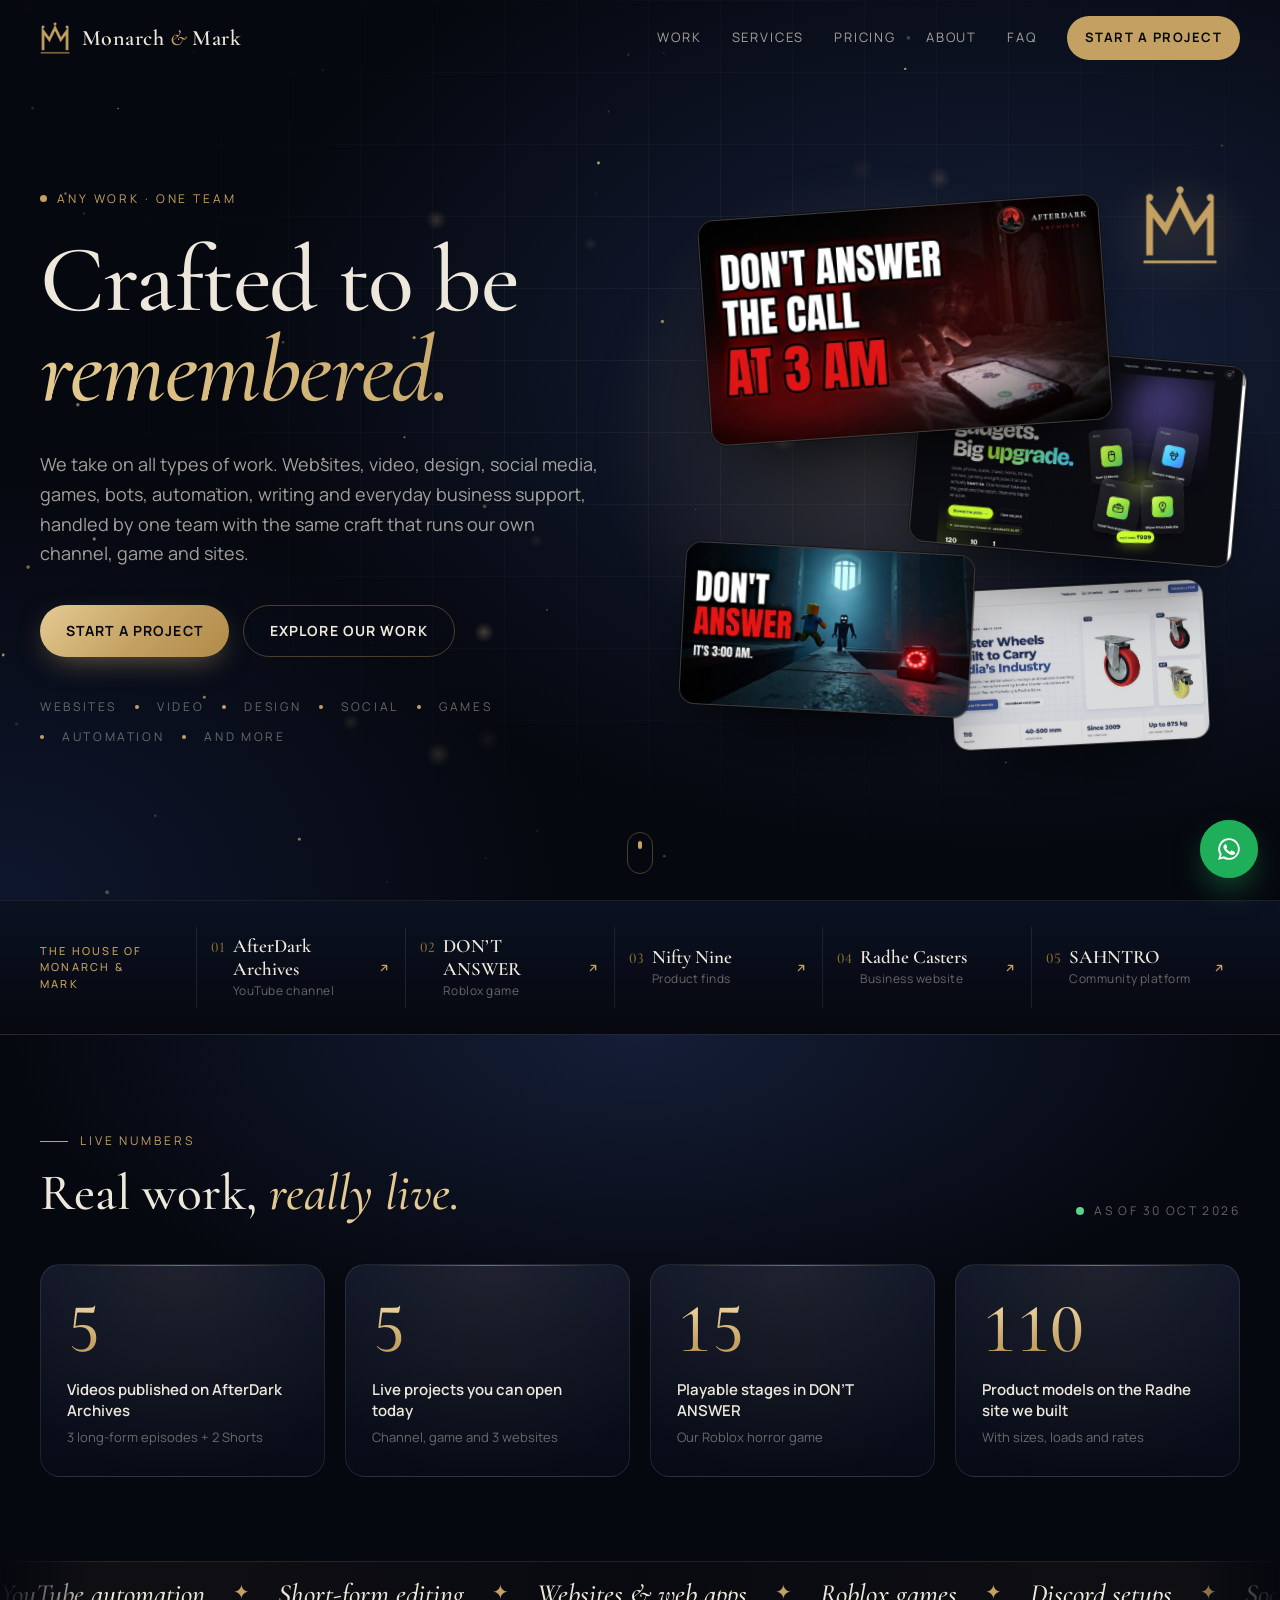
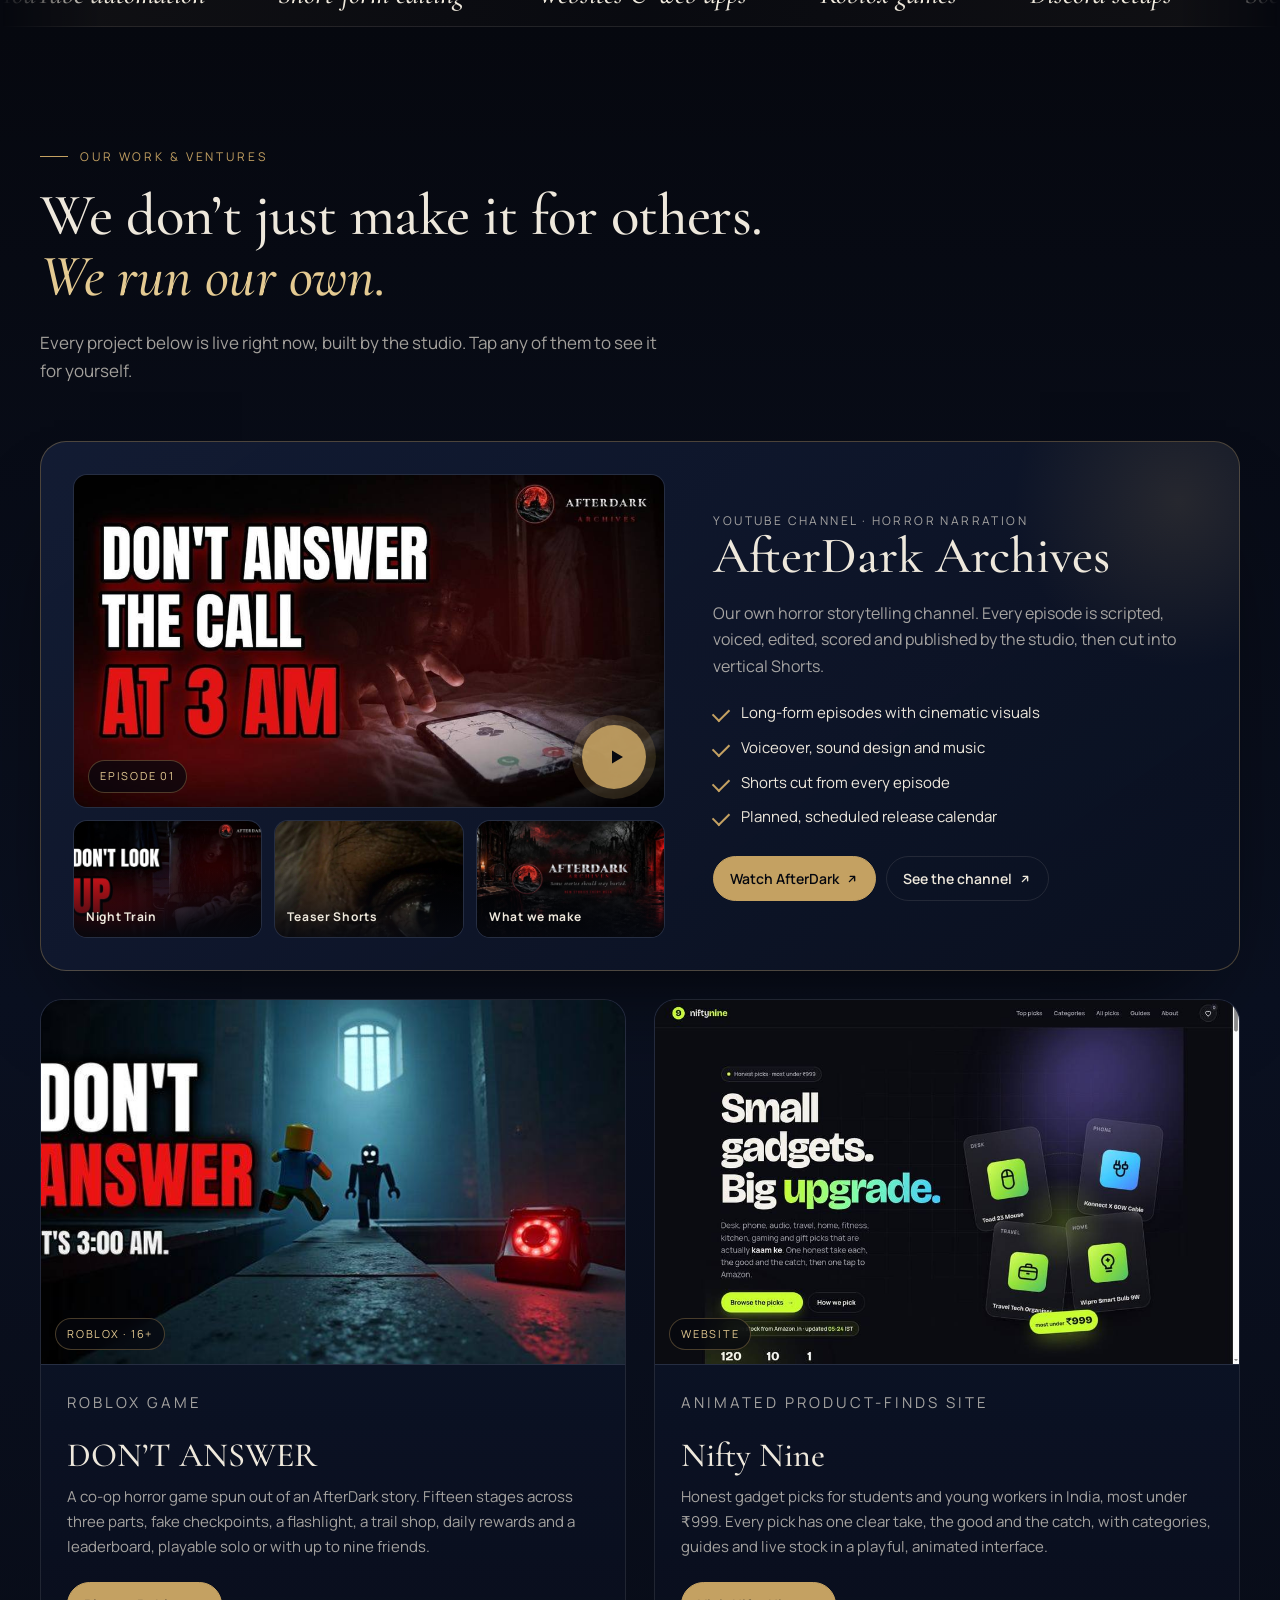
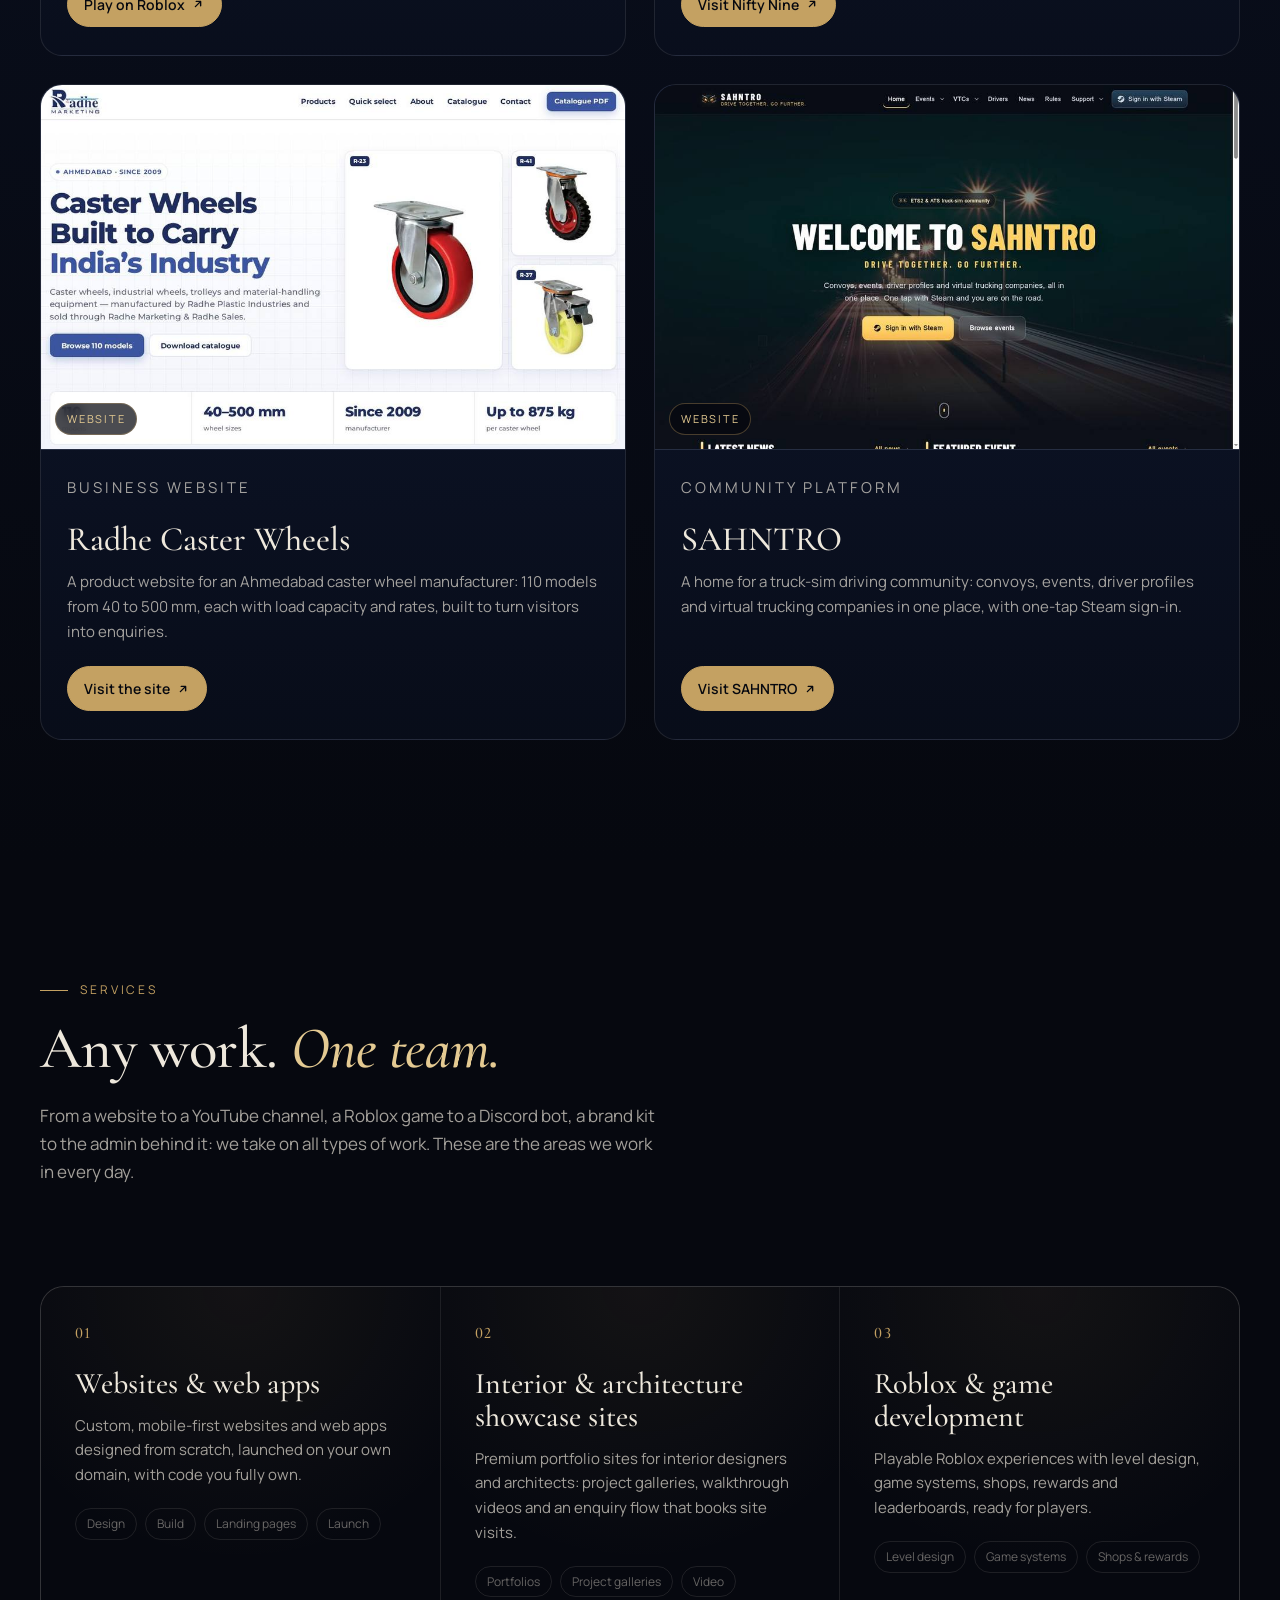
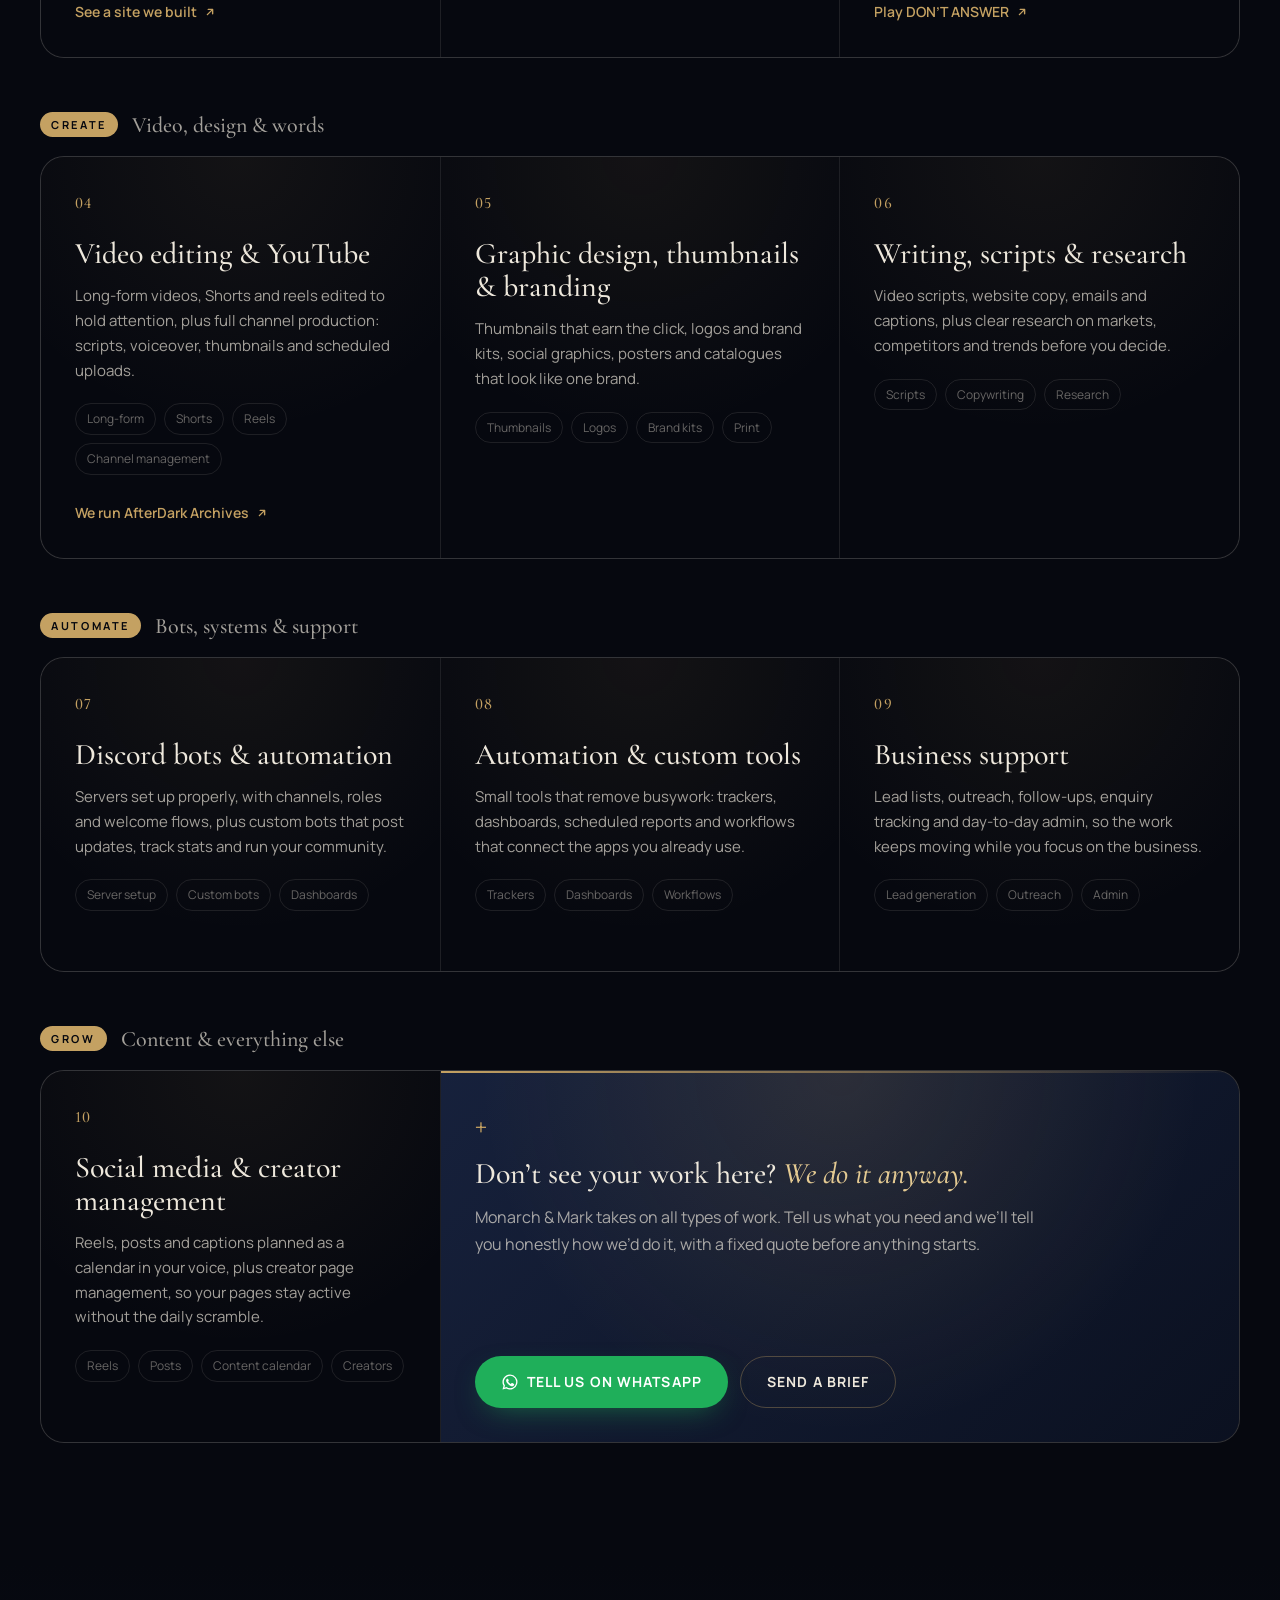
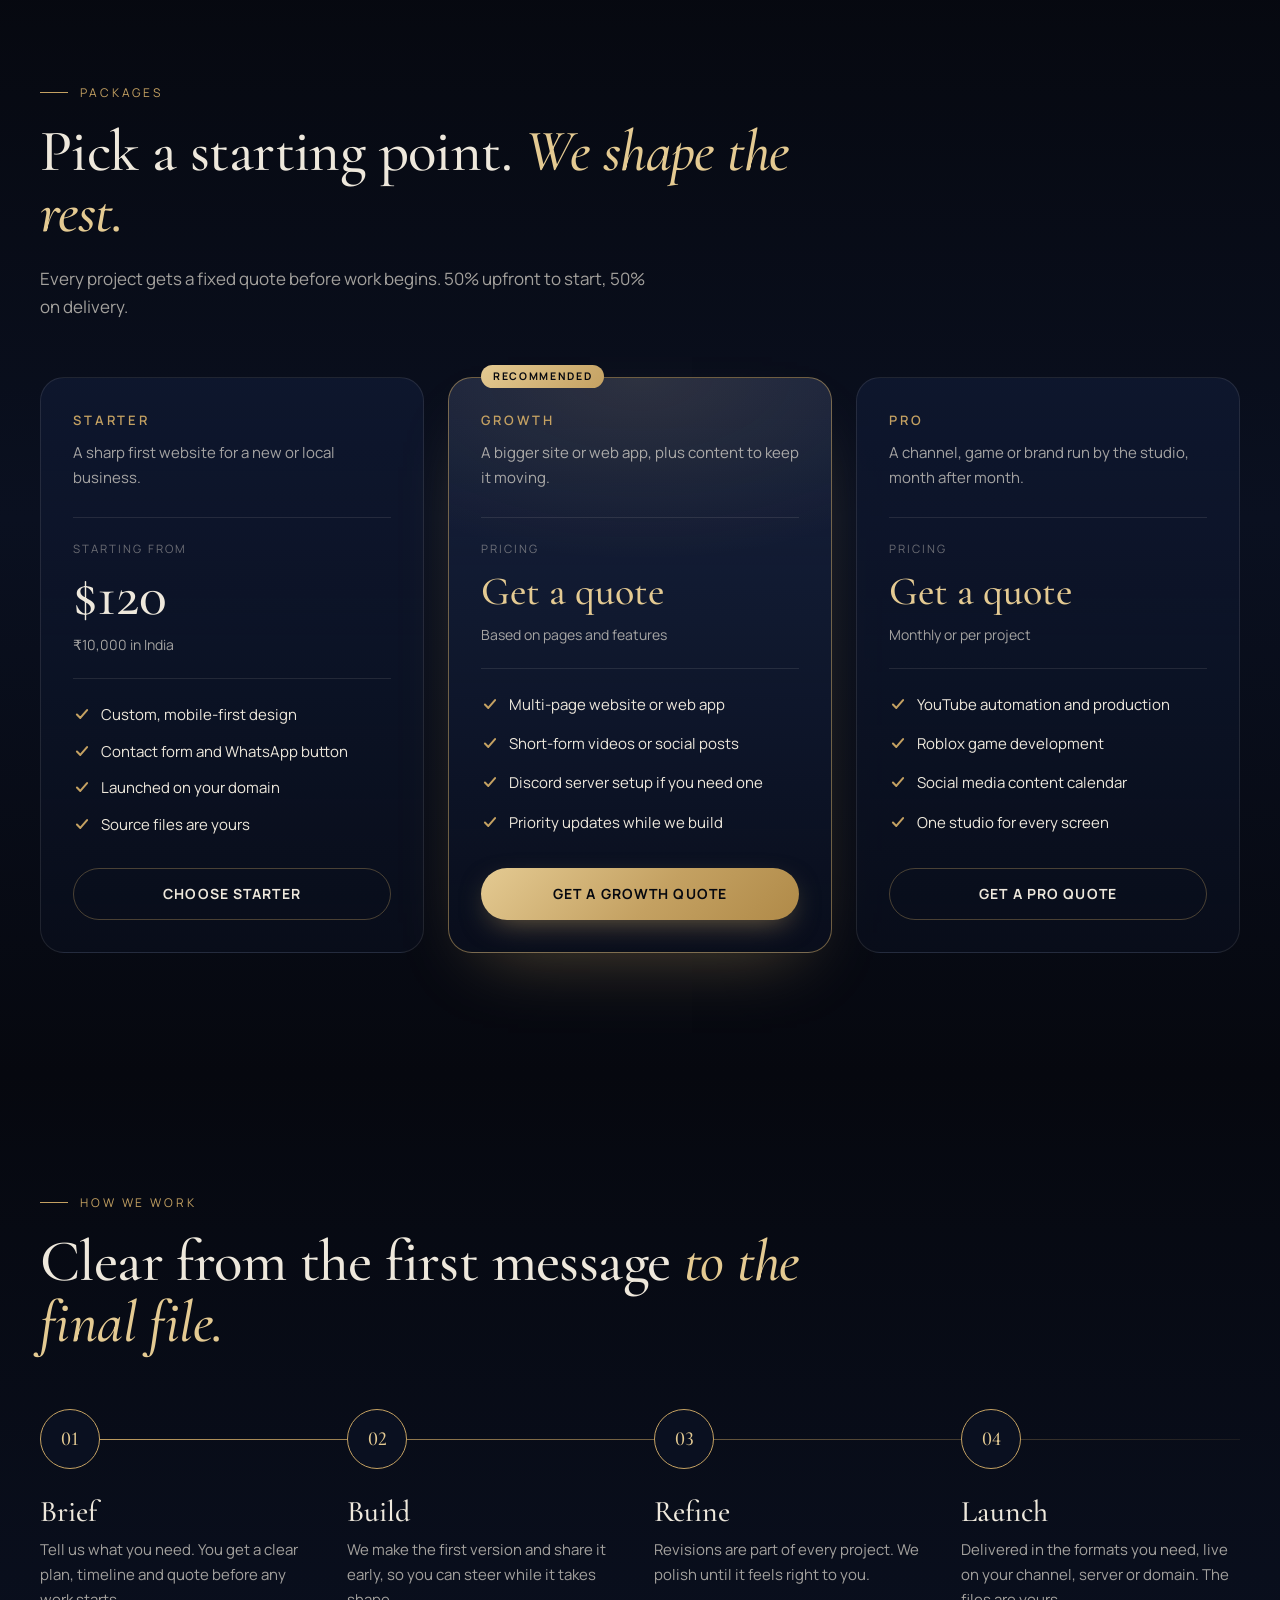
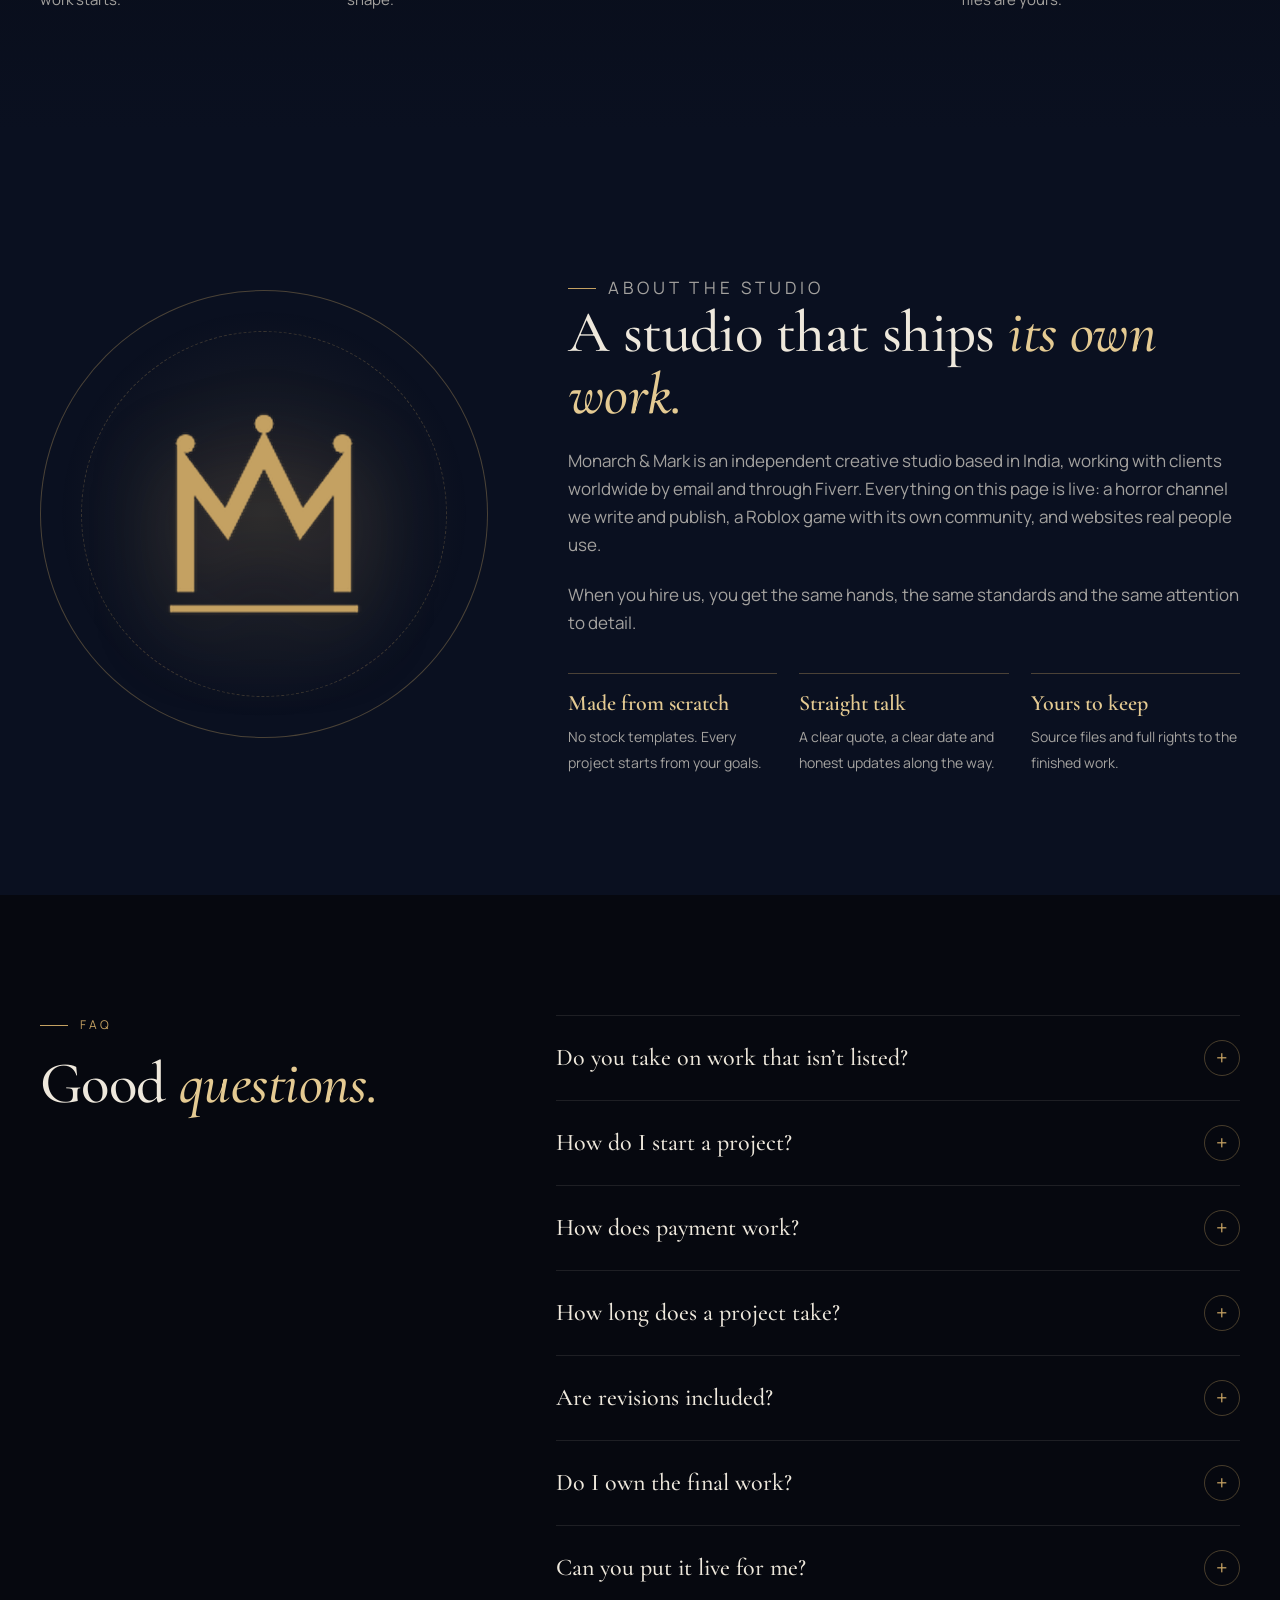
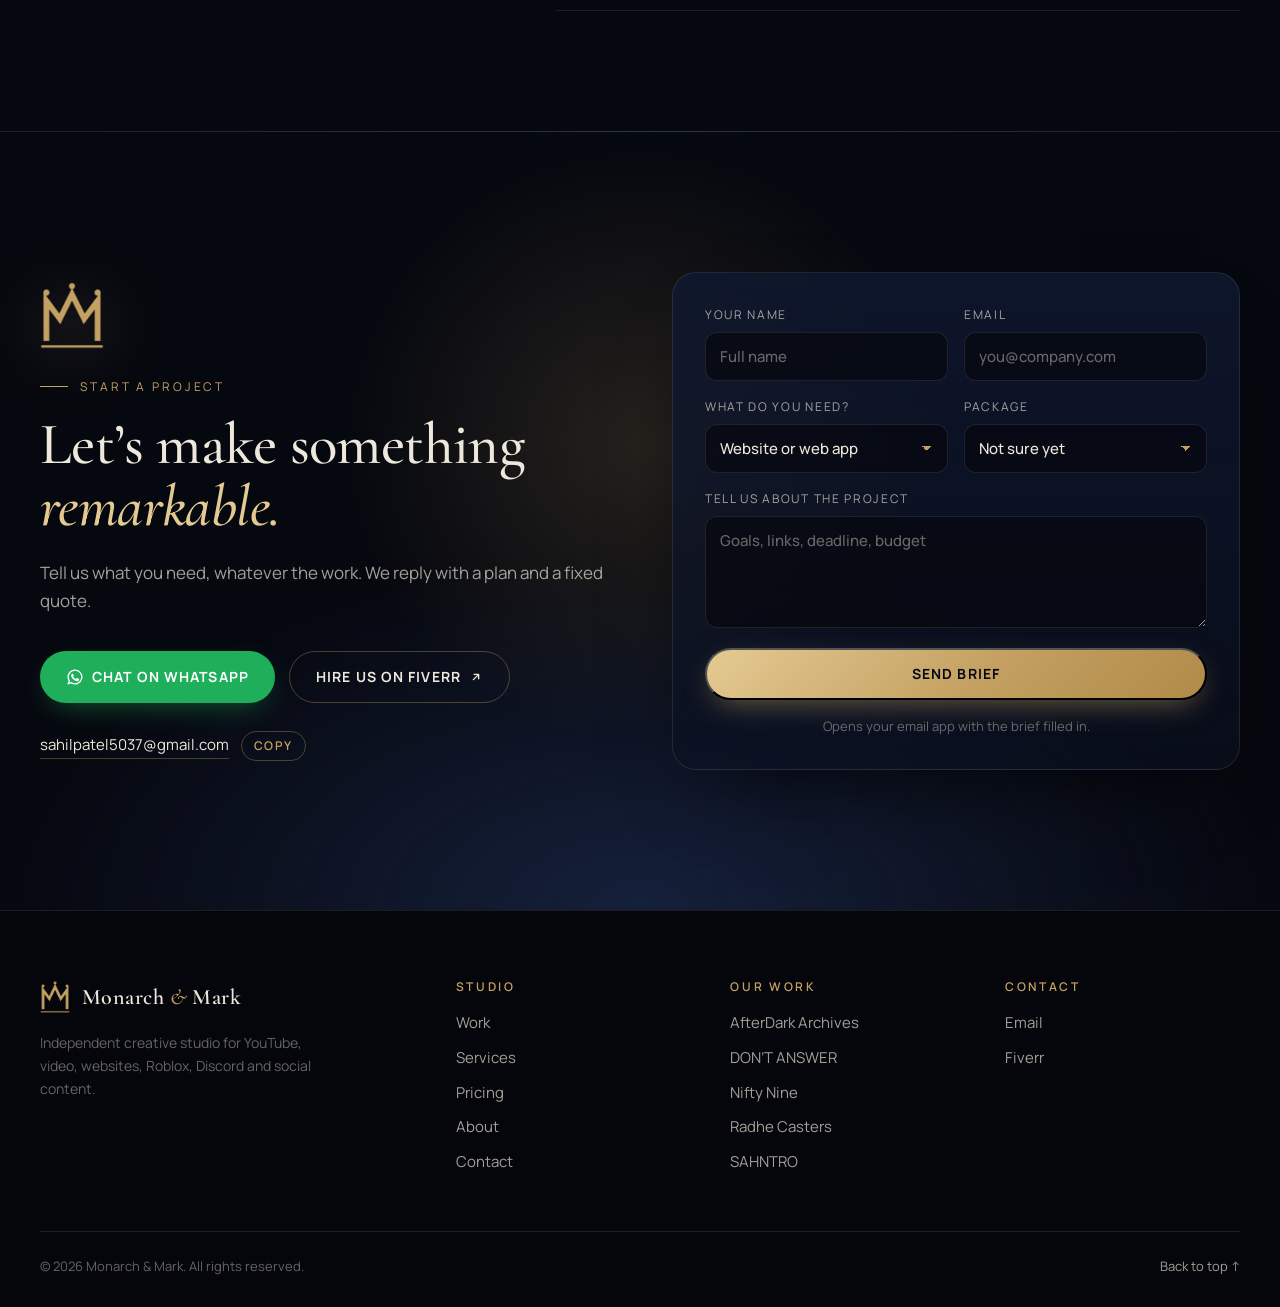
==== commit bca67aab: "Add launch note under countdown (config.js LAUNCH_NOTE)" ====
--- a/index.html
+++ b/index.html
@@ -18,9 +18,9 @@
 <link rel="preload" href="assets/fonts/CormorantGaramond-normal-500.woff2" as="font" type="font/woff2" crossorigin>
 <link rel="preload" href="assets/fonts/Manrope-normal-400-700.woff2" as="font" type="font/woff2" crossorigin>
 <link rel="stylesheet" href="assets/fonts.css?v=hub1">
-<link rel="stylesheet" href="styles.css?v=v5">
-<script src="config.js?v=v4"></script>
-<script src="countdown.js?v=v4"></script>
+<link rel="stylesheet" href="styles.css?v=v6">
+<script src="config.js?v=v6"></script>
+<script src="countdown.js?v=v6"></script>
 <script src="script.js?v=v5" defer></script>
 </head>
 <body>
@@ -42,6 +42,7 @@
       <div class="tu"><span class="tv" data-u="s">00</span><span class="tl">Seconds</span></div>
     </div>
     <p class="launch-date" id="launch-date"></p>
+    <p class="launch-note" id="launch-note" hidden></p>
     <div class="launch-links">
       <a href="mailto:sahilpatel5037@gmail.com?subject=Project%20enquiry%20%E2%80%94%20Monarch%20%26%20Mark">Email the studio</a>
       <span aria-hidden="true">&middot;</span>
--- a/styles.css
+++ b/styles.css
@@ -515,3 +515,9 @@
   .services .svc{min-height:0}
   .svc-any-cta .btn{flex:1 1 100%;justify-content:center}
 }
+
+/* launch note under the countdown (config.js LAUNCH_NOTE) */
+.launch-note{margin:14px auto 0;max-width:34em;font:italic 500 18px/1.5 var(--serif);color:#E9DDC3;opacity:.82;text-wrap:balance;animation:fadeUp 1s var(--ease) .88s both}
+.launch-note[hidden]{display:none}
+@media (max-width:560px){.launch-note{font-size:16px;max-width:30em;padding:0 6px}}
+@media (max-height:720px){.launch-title{margin-top:16px}.launch-sub{margin-top:18px}.launch-date{margin-top:18px}.launch-note{margin-top:10px}.launch-links{margin-top:18px}}
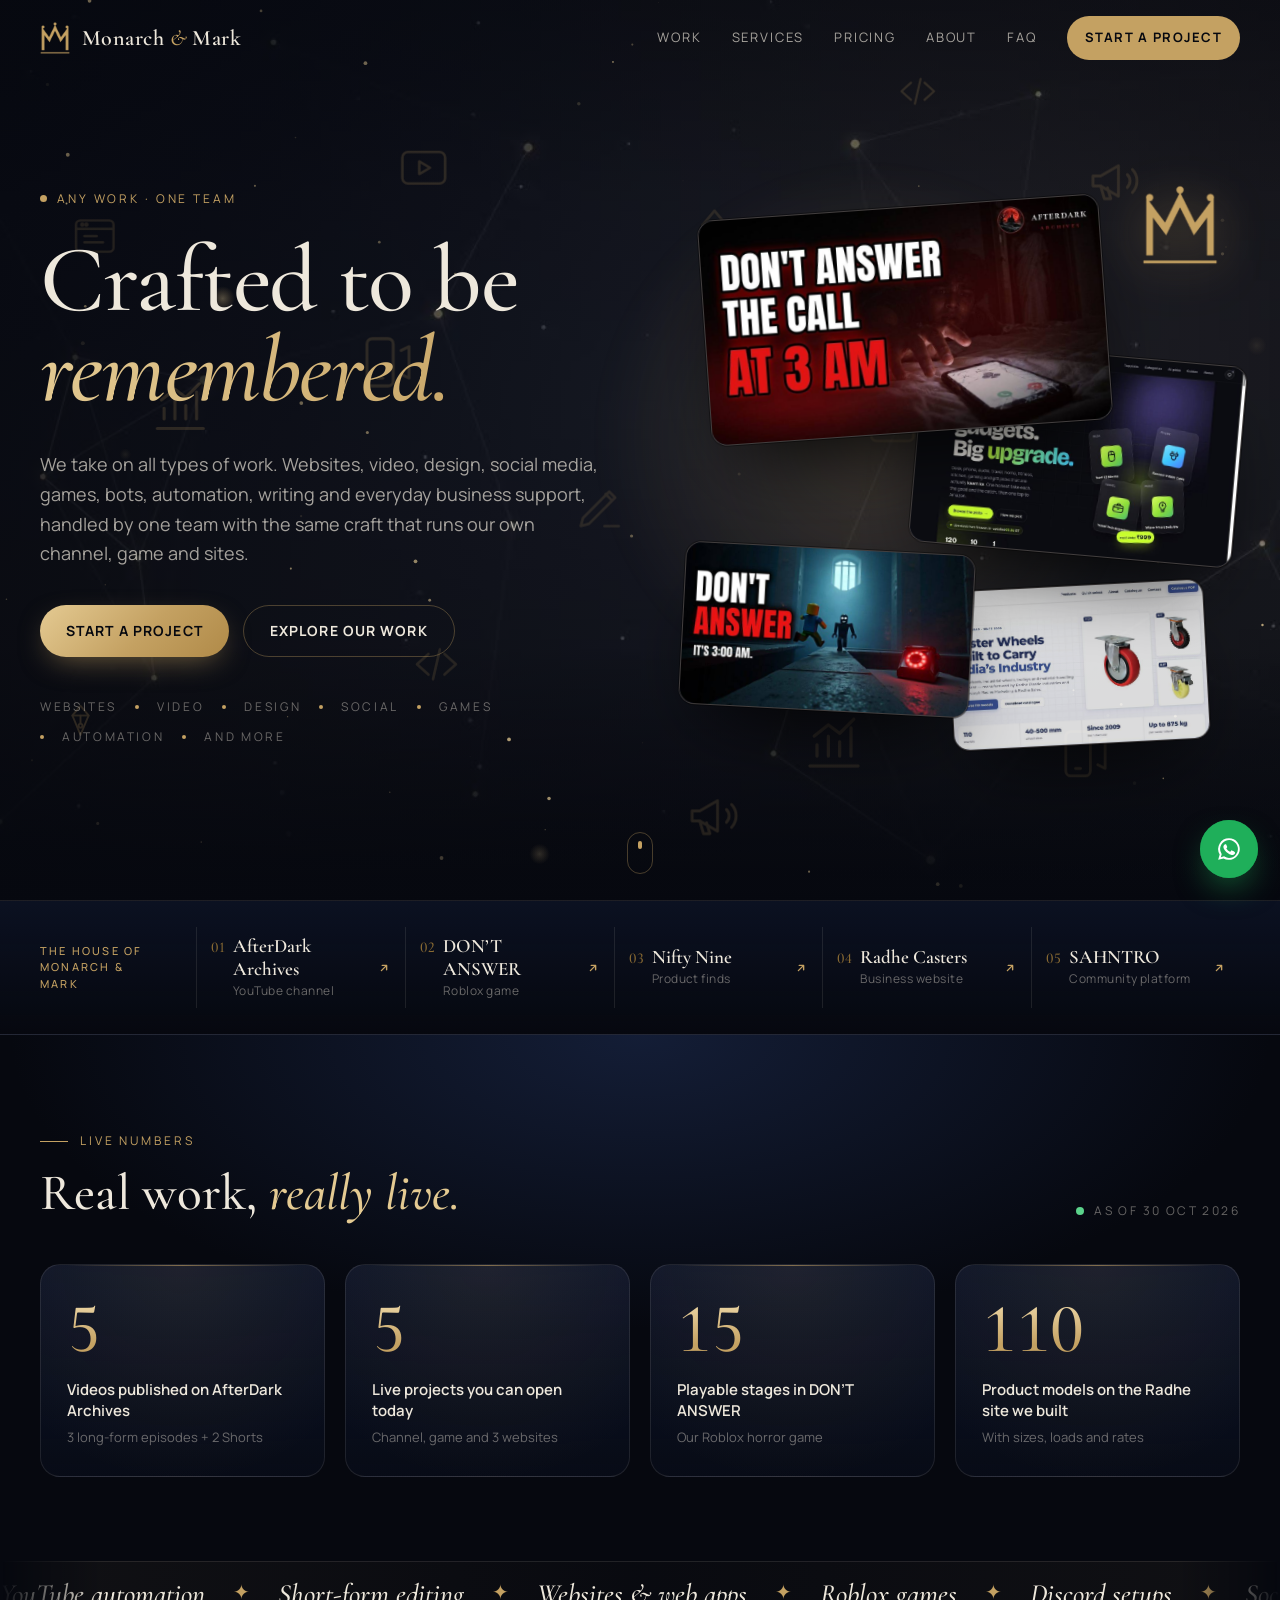
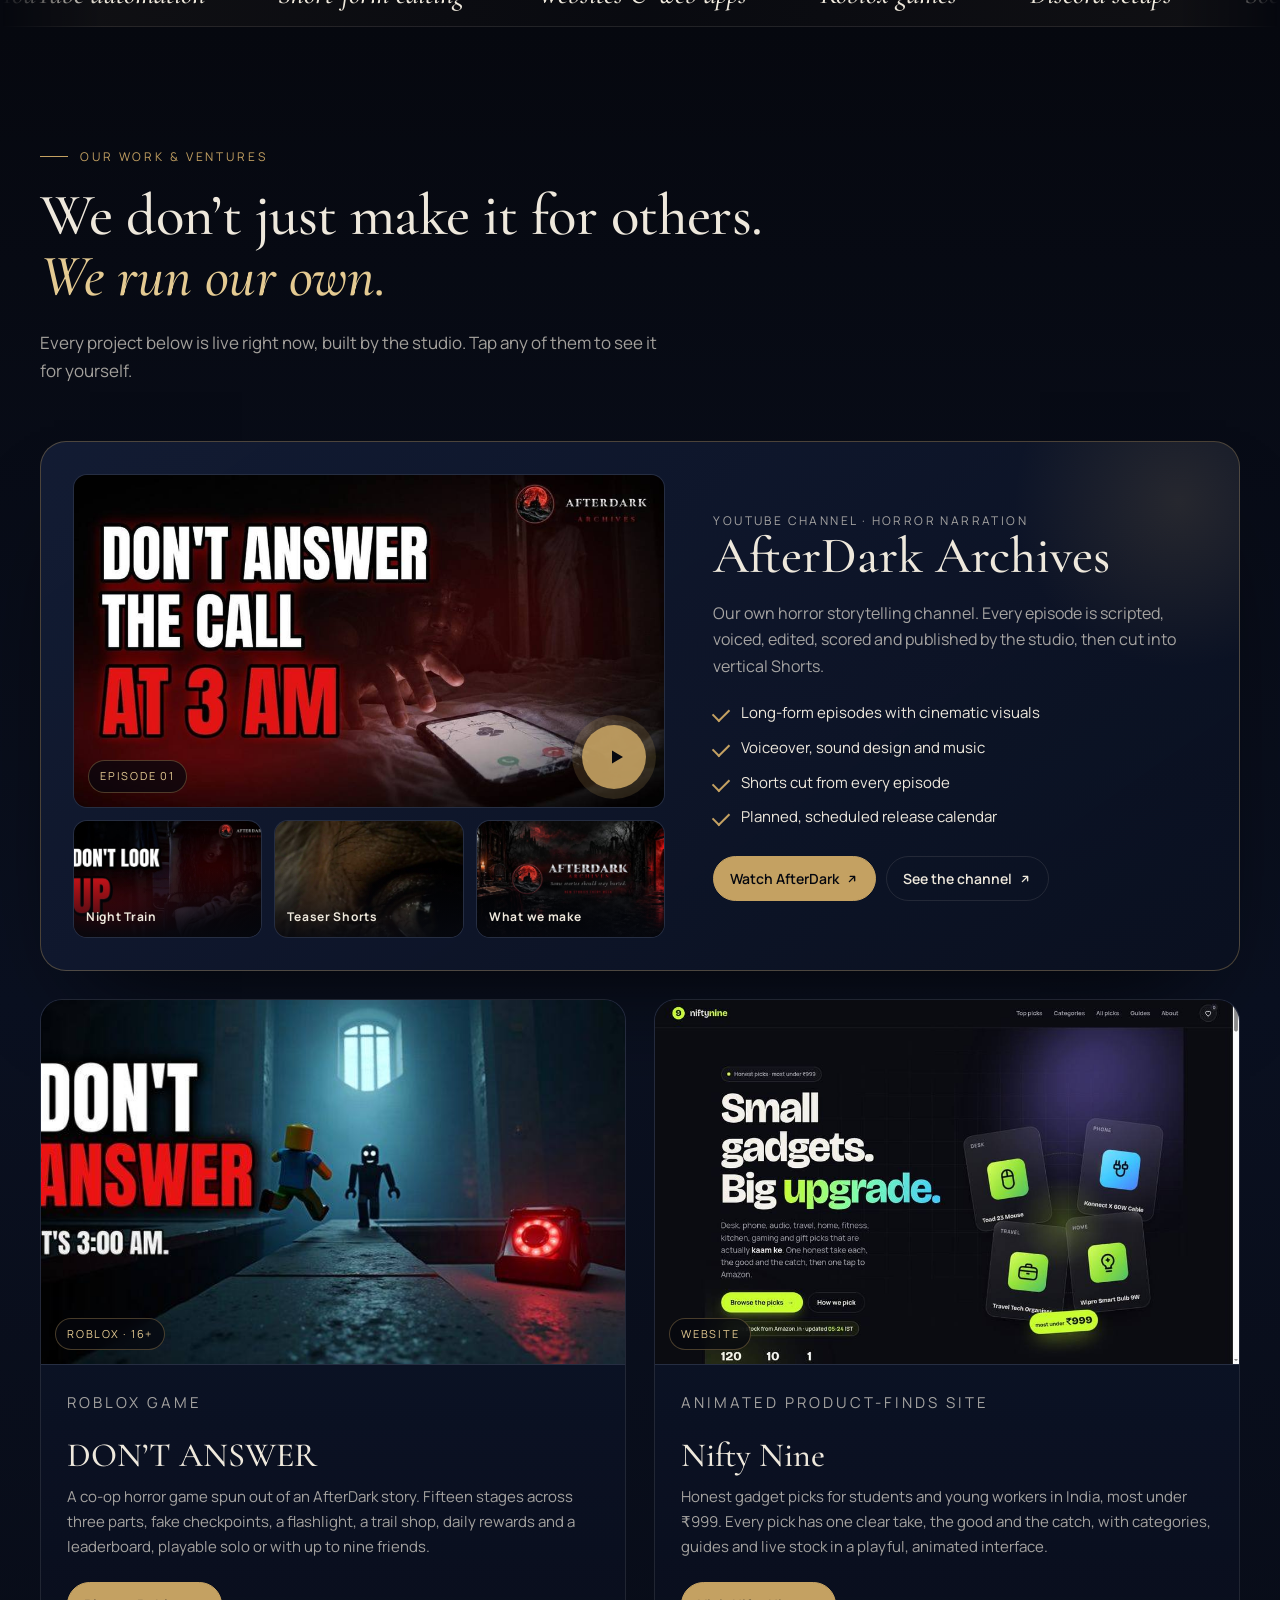
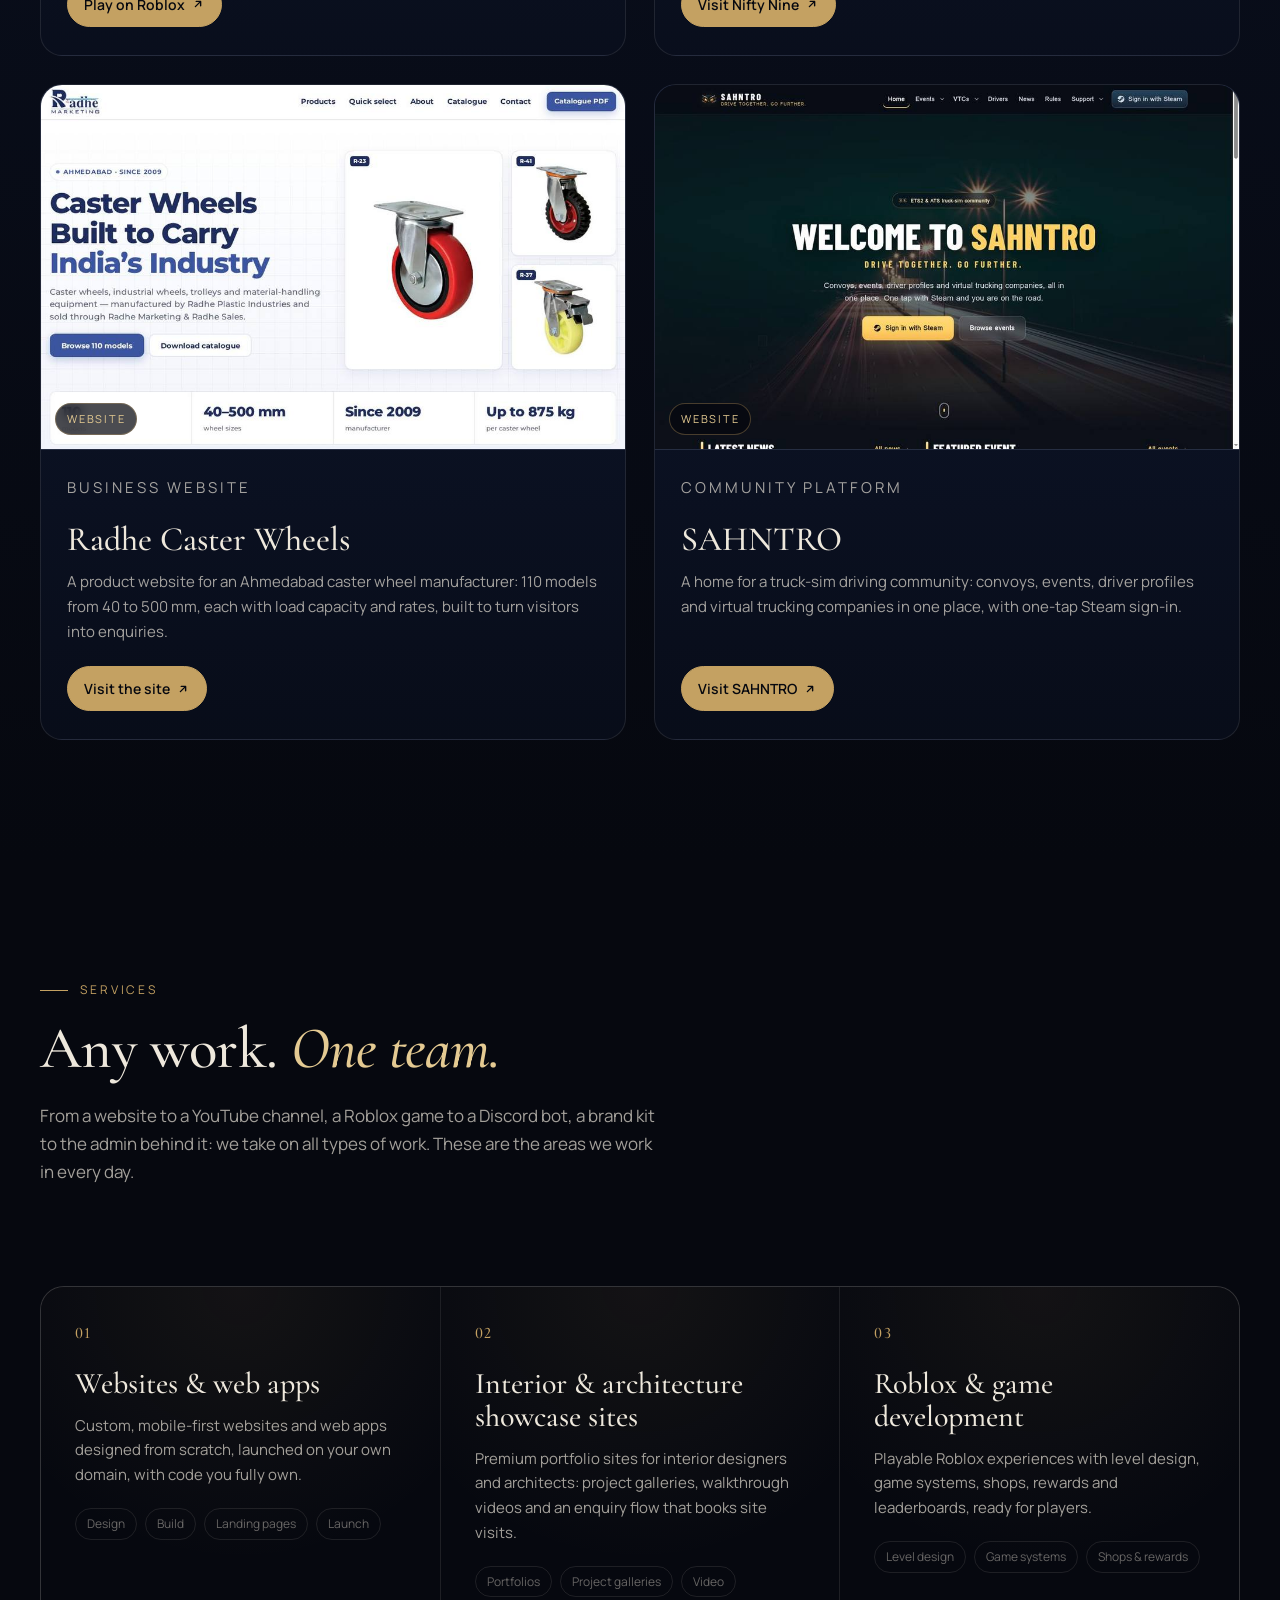
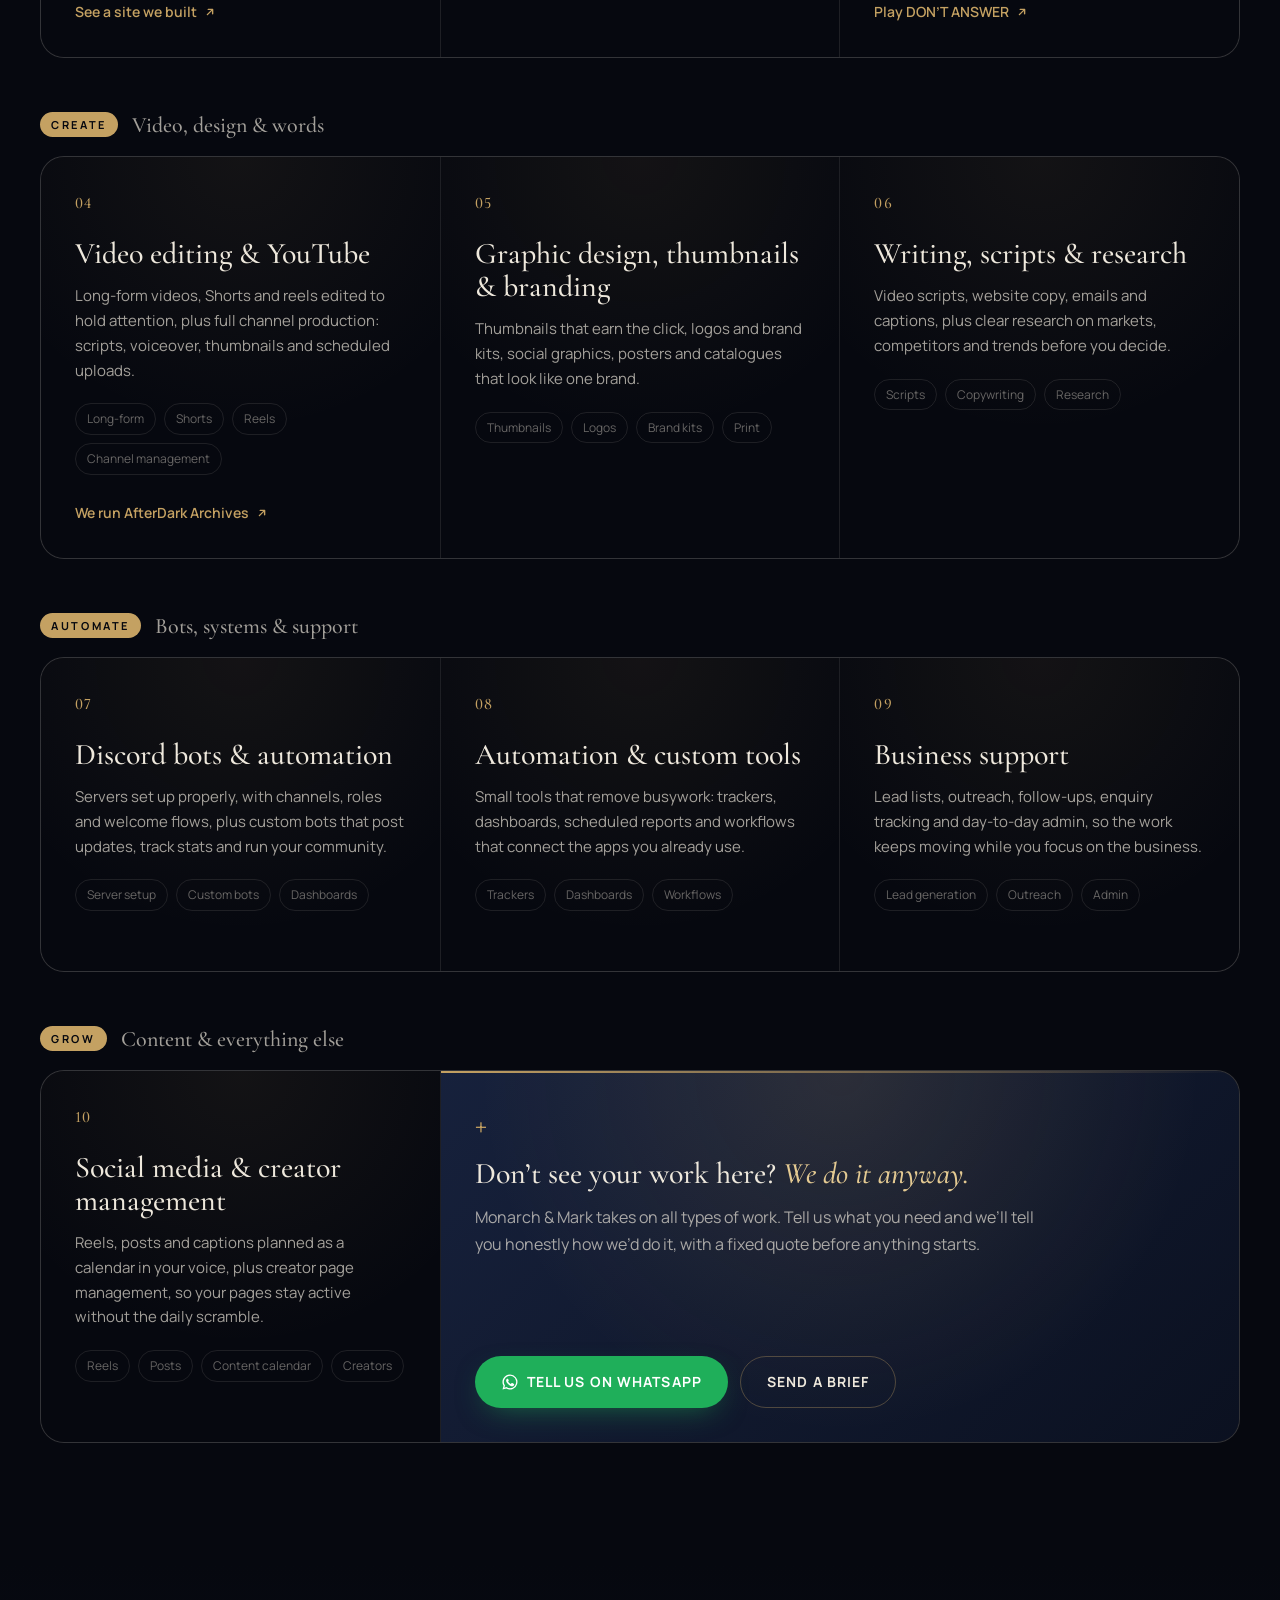
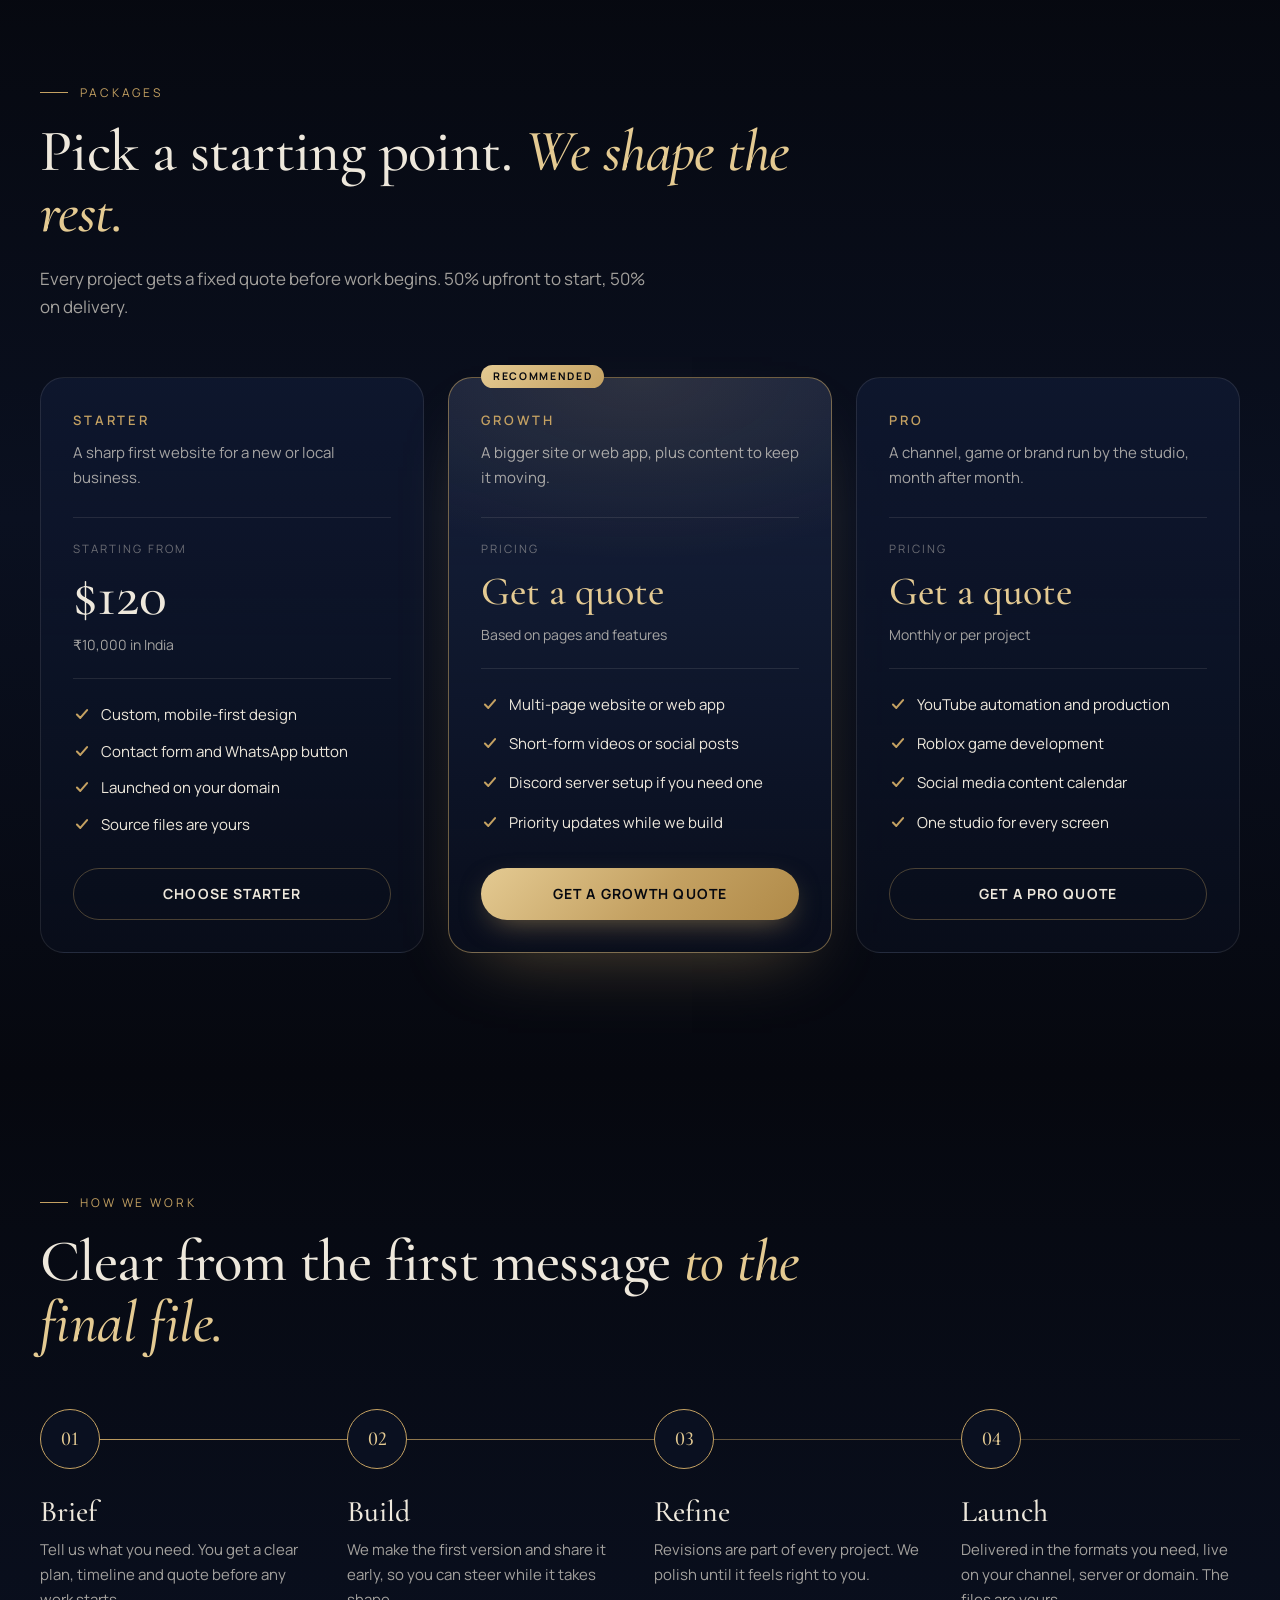
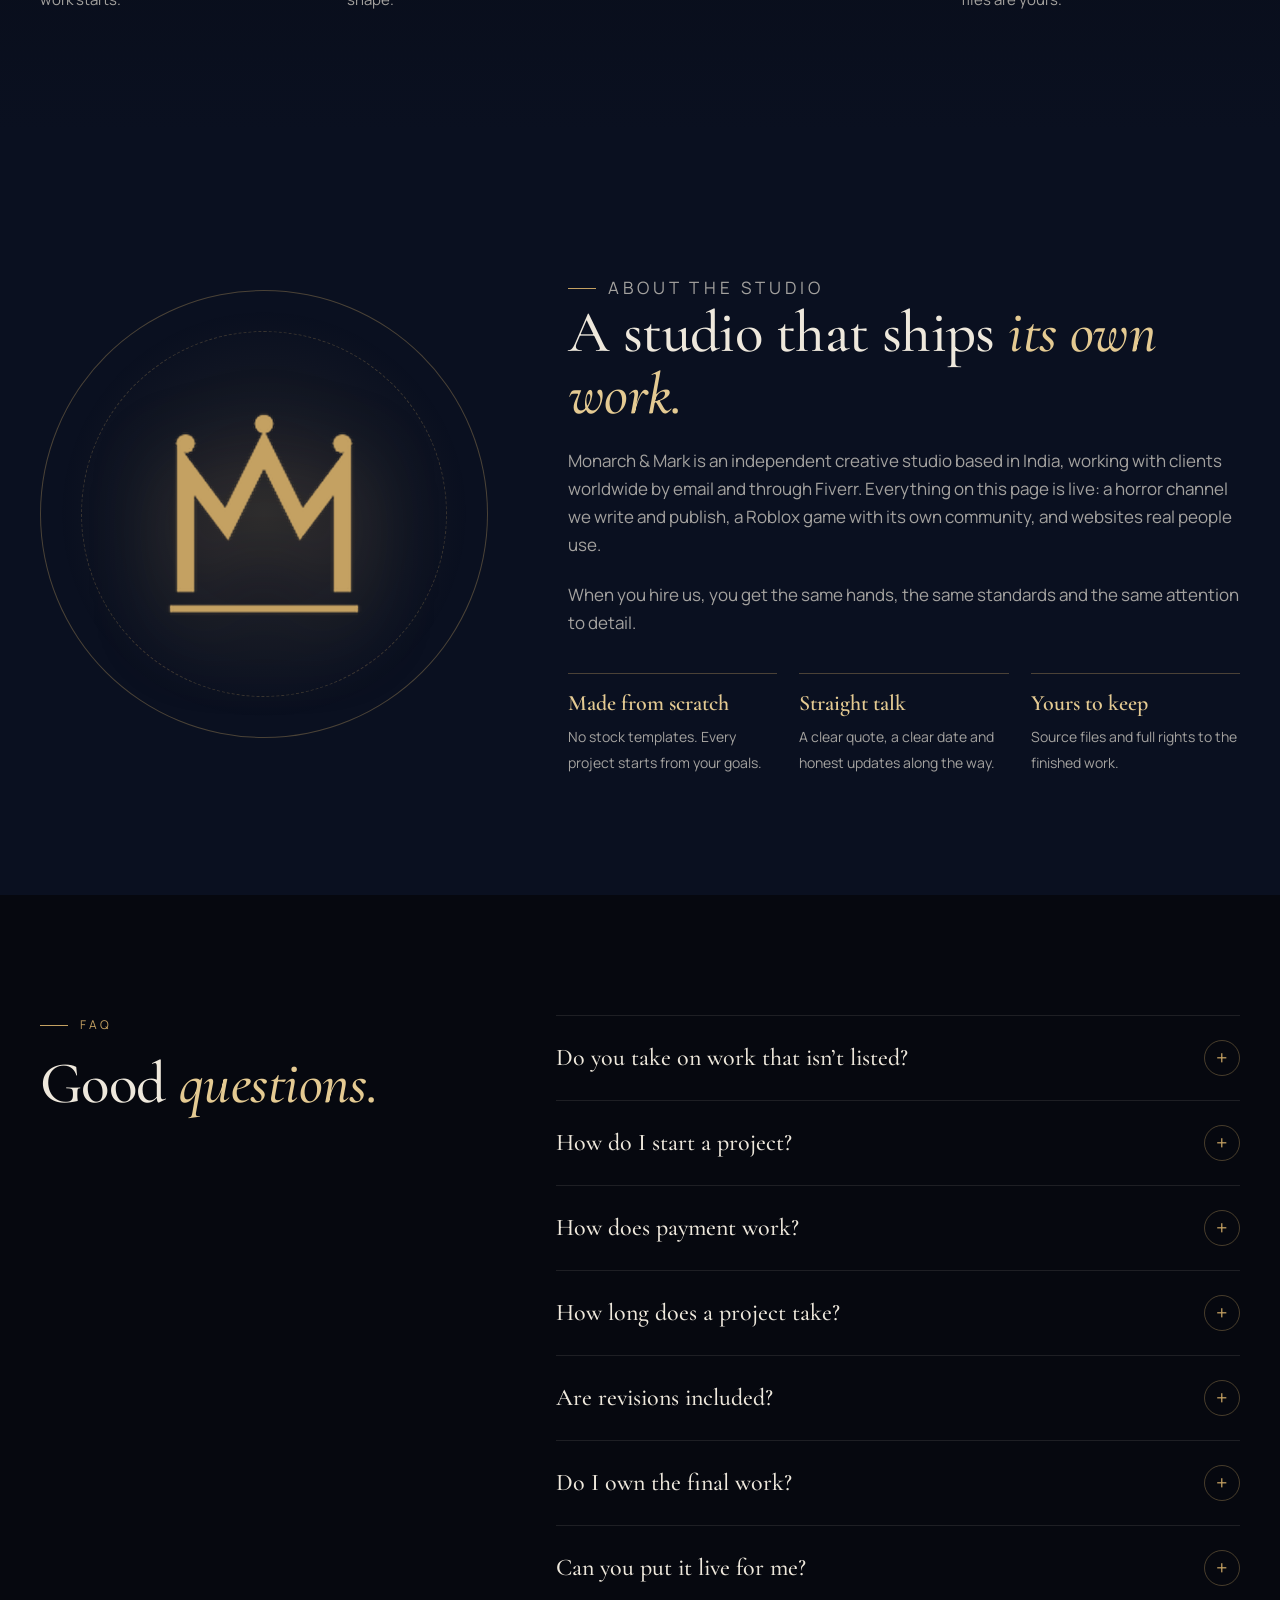
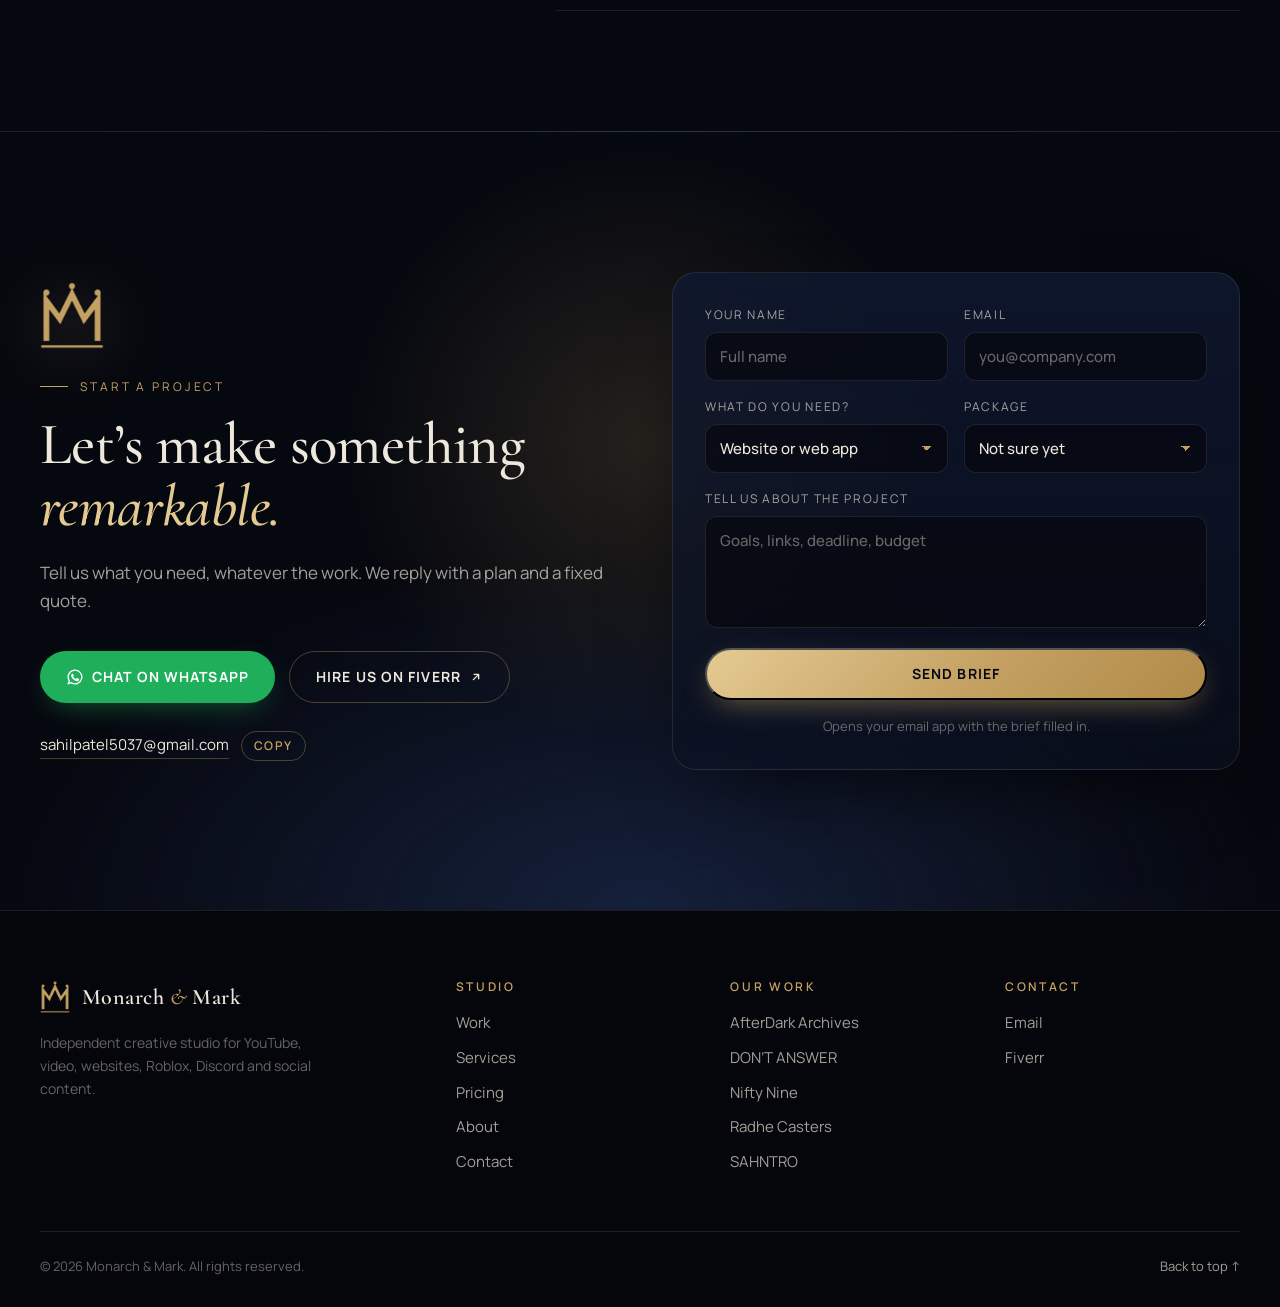
==== commit 06e4478d: "Background video + subtle gold effects" ====
--- a/index.html
+++ b/index.html
@@ -18,10 +18,12 @@
 <link rel="preload" href="assets/fonts/CormorantGaramond-normal-500.woff2" as="font" type="font/woff2" crossorigin>
 <link rel="preload" href="assets/fonts/Manrope-normal-400-700.woff2" as="font" type="font/woff2" crossorigin>
 <link rel="stylesheet" href="assets/fonts.css?v=hub1">
-<link rel="stylesheet" href="styles.css?v=v6">
+<link rel="stylesheet" href="styles.css?v=v8">
 <script src="config.js?v=v6"></script>
-<script src="countdown.js?v=v6"></script>
-<script src="script.js?v=v5" defer></script>
+<script src="countdown.js?v=v8"></script>
+<script src="script.js?v=v8" defer></script>
+<link rel="stylesheet" href="fx.css?v=v8">
+<script src="fx.js?v=v8" defer></script>
 </head>
 <body>
 <div class="launch" id="launch" role="dialog" aria-modal="true" aria-labelledby="launch-title" hidden>
@@ -51,6 +53,7 @@
   </div>
   <div class="curtain c-top" aria-hidden="true"></div>
   <div class="curtain c-bot" aria-hidden="true"></div>
+  <div class="mm-film launch-film" aria-hidden="true"><video muted playsinline webkit-playsinline loop preload="none" disablepictureinpicture disableremoteplayback data-src-p="assets/media/mm-bg-p.mp4?v=7" data-src-w="assets/media/mm-bg-w.mp4?v=7" data-poster-p="assets/media/mm-bg-p.jpg?v=7" data-poster-w="assets/media/mm-bg-w.jpg?v=7"></video></div>
 </div>
 <div class="progress" aria-hidden="true"><span></span></div>
 <a class="skip" href="#main">Skip to content</a>
@@ -76,6 +79,7 @@
 <main id="main">
 
 <section class="hero" aria-labelledby="hero-title">
+  <div class="mm-film hero-film" aria-hidden="true"><video muted playsinline webkit-playsinline loop preload="none" disablepictureinpicture disableremoteplayback data-src-p="assets/media/mm-bg-p.mp4?v=7" data-src-w="assets/media/mm-bg-w.mp4?v=7" data-poster-p="assets/media/mm-bg-p.jpg?v=7" data-poster-w="assets/media/mm-bg-w.jpg?v=7"></video></div>
   <canvas class="hero-dust" aria-hidden="true"></canvas>
   <div class="hero-glow" aria-hidden="true"></div>
   <div class="hero-grid wrap">
--- a/styles.css
+++ b/styles.css
@@ -521,3 +521,14 @@
 .launch-note[hidden]{display:none}
 @media (max-width:560px){.launch-note{font-size:16px;max-width:30em;padding:0 6px}}
 @media (max-height:720px){.launch-title{margin-top:16px}.launch-sub{margin-top:18px}.launch-date{margin-top:18px}.launch-note{margin-top:10px}.launch-links{margin-top:18px}}
+
+/* ============ background film v7 (countdown + hero) ============ */
+.mm-film{position:absolute;inset:0;z-index:0;overflow:hidden;pointer-events:none;background:var(--ink) 50% 50%/cover no-repeat}
+.mm-film video{position:absolute;inset:0;width:100%;height:100%;object-fit:cover;object-position:50% 50%;display:block;opacity:0;transition:opacity 1.2s}
+.mm-film video.on{opacity:1}
+.mm-film::after{content:"";position:absolute;inset:0;z-index:1;pointer-events:none}
+.launch-film{transition:opacity .9s var(--ease)}
+.launch-film::after{background:radial-gradient(ellipse 62% 52% at 50% 50%,rgba(6,8,15,.54),rgba(6,8,15,.32) 72%,rgba(6,8,15,.5) 100%)}
+.launch.opening .launch-film,.launch.open .launch-film{opacity:0}
+.hero-film::after{background:linear-gradient(90deg,rgba(6,8,15,.80) 0%,rgba(6,8,15,.55) 48%,rgba(6,8,15,.32) 100%),linear-gradient(180deg,rgba(6,8,15,.35) 0%,rgba(6,8,15,0) 22%,rgba(6,8,15,0) 72%,var(--ink) 100%)}
+@media (max-width:1080px){.hero-film::after{background:linear-gradient(180deg,rgba(6,8,15,.62),rgba(6,8,15,.5) 50%,var(--ink) 100%)}}
--- a/fx.css
+++ b/fx.css
@@ -0,0 +1,48 @@
+/* Monarch & Mark — background extras (preview). All layers sit above the film, below the copy. */
+.fx-layer{position:absolute;inset:0;z-index:1;overflow:hidden;pointer-events:none;contain:strict}
+.hero > .fx-layer{z-index:0}
+/* 1 · floating line icons */
+.fx-ic{position:absolute;left:0;top:0;width:var(--s,48px);height:var(--s,48px);opacity:var(--o,.15);will-change:transform}
+.fx-ic svg{display:block;width:100%;height:100%;fill:none;stroke:#C4A162;stroke-width:1.15;stroke-linecap:round;stroke-linejoin:round;animation:fxDrift var(--d,24s) ease-in-out var(--dl,0s) infinite alternate}
+@keyframes fxDrift{0%{transform:translate3d(0,0,0) rotate(calc(var(--r,6deg) * -1))}50%{transform:translate3d(var(--dx,18px),calc(var(--dy,-22px) * .5),0) rotate(0deg)}100%{transform:translate3d(calc(var(--dx,18px) * -.4),var(--dy,-22px),0) rotate(var(--r,6deg))}}
+/* 3 · pointer glow + trail (desktop) / slow auto glow (touch) */
+.fx-glow{position:fixed;left:0;top:0;width:420px;height:420px;margin:-210px 0 0 -210px;border-radius:50%;z-index:210;pointer-events:none;background:radial-gradient(circle,rgba(228,202,146,.16) 0%,rgba(196,161,98,.07) 34%,rgba(196,161,98,0) 68%);mix-blend-mode:screen;opacity:0;transition:opacity .6s;will-change:transform}
+.fx-glow.on{opacity:1}
+.fx-trail{position:fixed;inset:0;width:100vw;height:100vh;z-index:211;pointer-events:none}
+.fx-auto{position:absolute;left:50%;top:50%;width:90vmax;height:90vmax;margin:-45vmax 0 0 -45vmax;border-radius:50%;background:radial-gradient(circle,rgba(228,202,146,.13) 0%,rgba(196,161,98,.05) 30%,rgba(196,161,98,0) 60%);animation:fxWander 26s ease-in-out infinite;will-change:transform}
+@keyframes fxWander{0%,100%{transform:translate3d(-22vw,-16vh,0)}25%{transform:translate3d(20vw,-8vh,0)}50%{transform:translate3d(14vw,18vh,0)}75%{transform:translate3d(-18vw,12vh,0)}}
+/* 4 · gold shimmer sweep across the countdown numbers */
+@property --fxsx{syntax:'<percentage>';inherits:true;initial-value:160%}
+.fx-shimmer .tu{animation:fxSweep 5.5s cubic-bezier(.45,0,.25,1) 1.6s infinite}
+.fx-shimmer .tu:nth-child(3){animation-delay:1.75s}.fx-shimmer .tu:nth-child(5){animation-delay:1.9s}.fx-shimmer .tu:nth-child(7){animation-delay:2.05s}
+.fx-shimmer .tv{background-image:linear-gradient(105deg,rgba(255,250,236,0) 38%,rgba(255,248,228,.98) 50%,rgba(255,250,236,0) 62%),linear-gradient(180deg,#F7E7C2,var(--gold) 75%);background-size:260% 100%,100% 100%;background-repeat:no-repeat;background-position:var(--fxsx) 0,0 0}
+@keyframes fxSweep{0%,58%{--fxsx:160%}100%{--fxsx:-60%}}
+/* 2 · dotted world map + arcs */
+.fx-map{position:absolute;inset:0;width:100%;height:100%}
+.launch .fx-map{opacity:.95}
+/* 5 · monogram reveal */
+.fx-mono{position:absolute;left:50%;top:50%;width:min(92vmin,860px);height:min(92vmin,860px);transform:translate(-50%,-50%);opacity:.11}
+.hero .fx-mono{left:auto;right:4%;top:52%;transform:translate(0,-50%);width:min(52vmin,520px);height:min(52vmin,520px);opacity:.12}
+.fx-mono svg{width:100%;height:100%;overflow:visible}
+.fx-mono .mp{fill:none;stroke:#D9BC80;stroke-width:.85;stroke-linejoin:miter;stroke-linecap:square;stroke-dasharray:1;stroke-dashoffset:1;animation:fxDraw 3.4s cubic-bezier(.6,.05,.25,1) .5s forwards}
+.fx-mono .mb{stroke-width:.5;animation-delay:3.1s;animation-duration:1.4s}
+.fx-mono .md{fill:#E4CA92;opacity:0;transform-box:fill-box;transform-origin:center;animation:fxDot .9s var(--ease) forwards}
+.fx-mono .md:nth-of-type(1){animation-delay:2.7s}.fx-mono .md:nth-of-type(2){animation-delay:2.95s}.fx-mono .md:nth-of-type(3){animation-delay:3.2s}
+.fx-mono .mg{opacity:0;animation:fxGlowIn 2s ease 3.6s forwards,fxBreath 7s ease-in-out 5.6s infinite}
+@keyframes fxDraw{to{stroke-dashoffset:0}}
+@keyframes fxDot{from{opacity:0;transform:scale(.2)}to{opacity:1;transform:none}}
+@keyframes fxGlowIn{to{opacity:.55}}
+@keyframes fxBreath{0%,100%{opacity:.55}50%{opacity:1}}
+.fx-mono.done{animation:fxMonoBreath 7s ease-in-out infinite}
+@keyframes fxMonoBreath{0%,100%{opacity:.11}50%{opacity:.17}}
+.hero .fx-mono.done{animation-name:fxMonoBreathH}
+@keyframes fxMonoBreathH{0%,100%{opacity:.12}50%{opacity:.18}}
+@media (max-width:1080px){.hero .fx-mono{right:50%;transform:translate(50%,-50%);width:78vmin;height:78vmin;opacity:.09;top:46%}@keyframes fxMonoBreathH{0%,100%{opacity:.09}50%{opacity:.13}}}
+/* reduced motion: extras stay, but still */
+@media (prefers-reduced-motion:reduce){
+  .fx-ic svg,.fx-auto,.fx-mono.done{animation:none}
+  .fx-shimmer .tu{animation:none}
+  .fx-mono .mp{animation:none;stroke-dashoffset:0}
+  .fx-mono .md{animation:none;opacity:1}
+  .fx-mono .mg{animation:none;opacity:.55}
+}
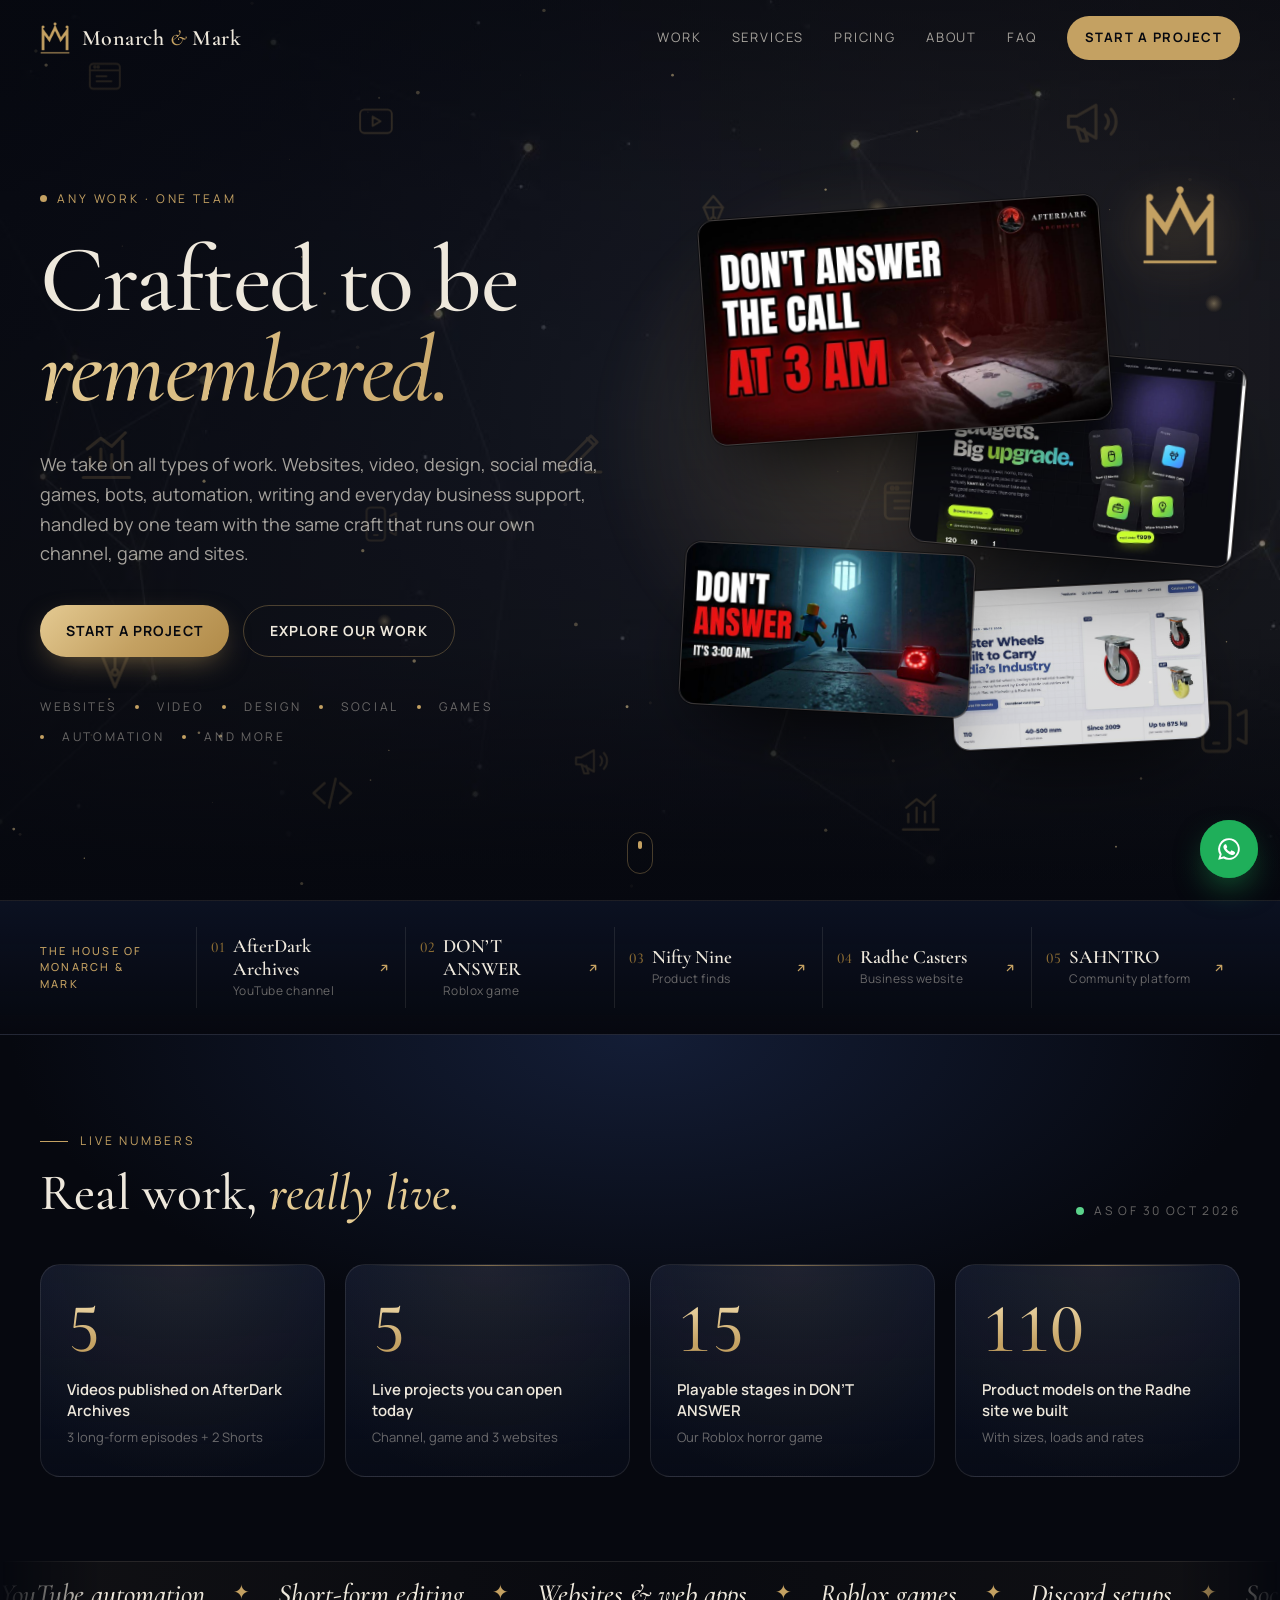
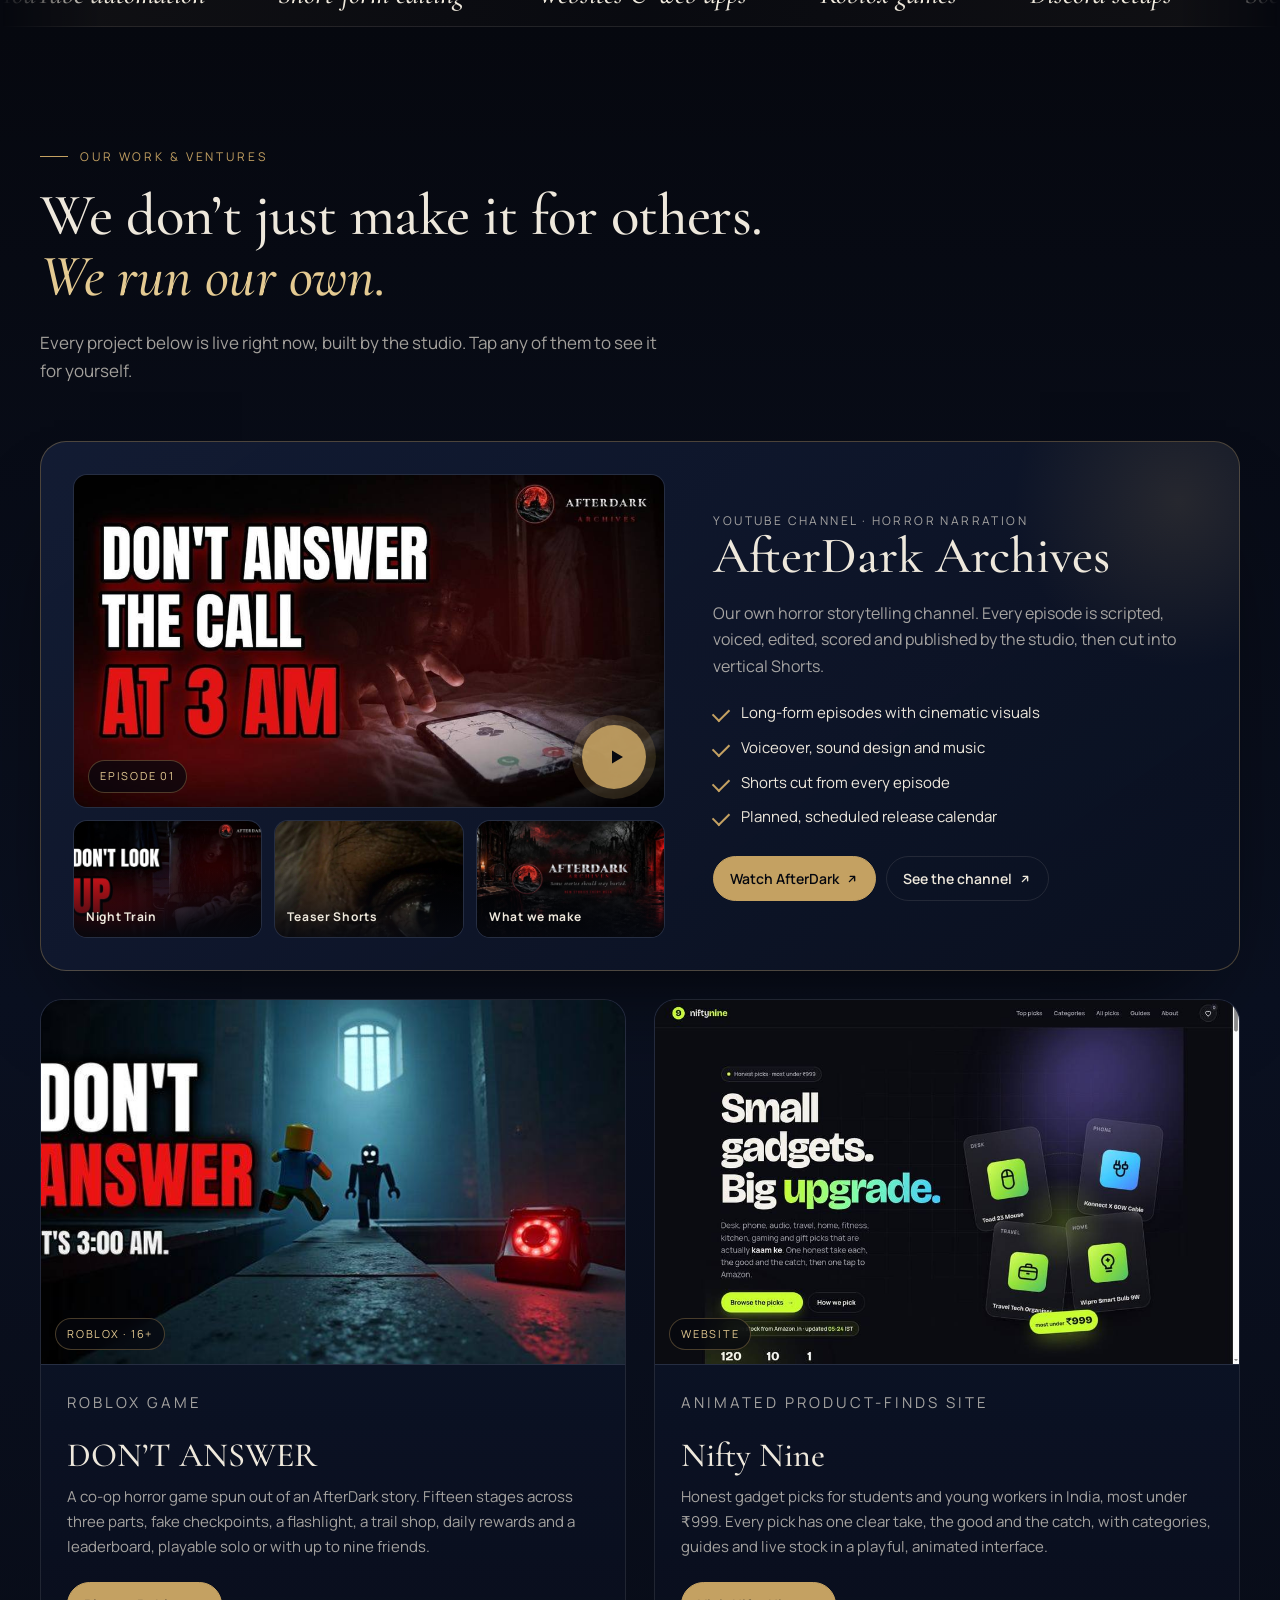
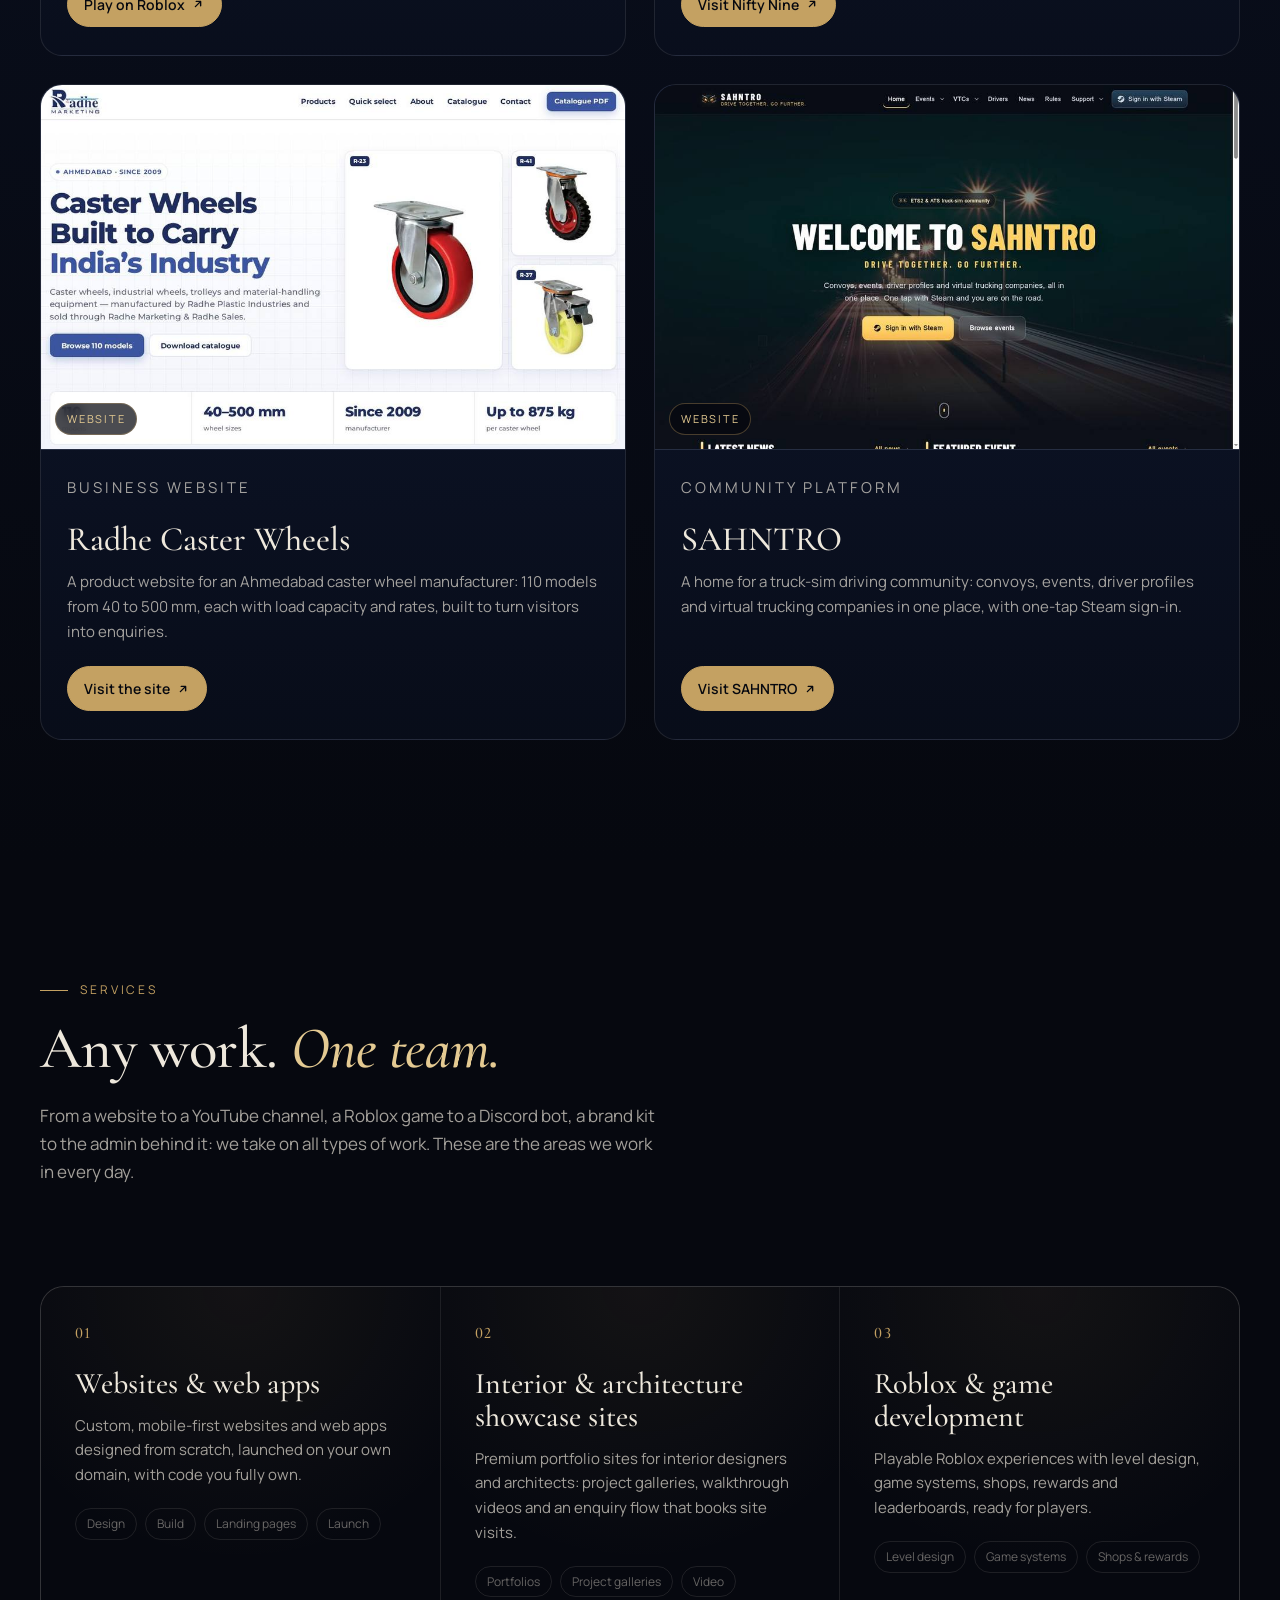
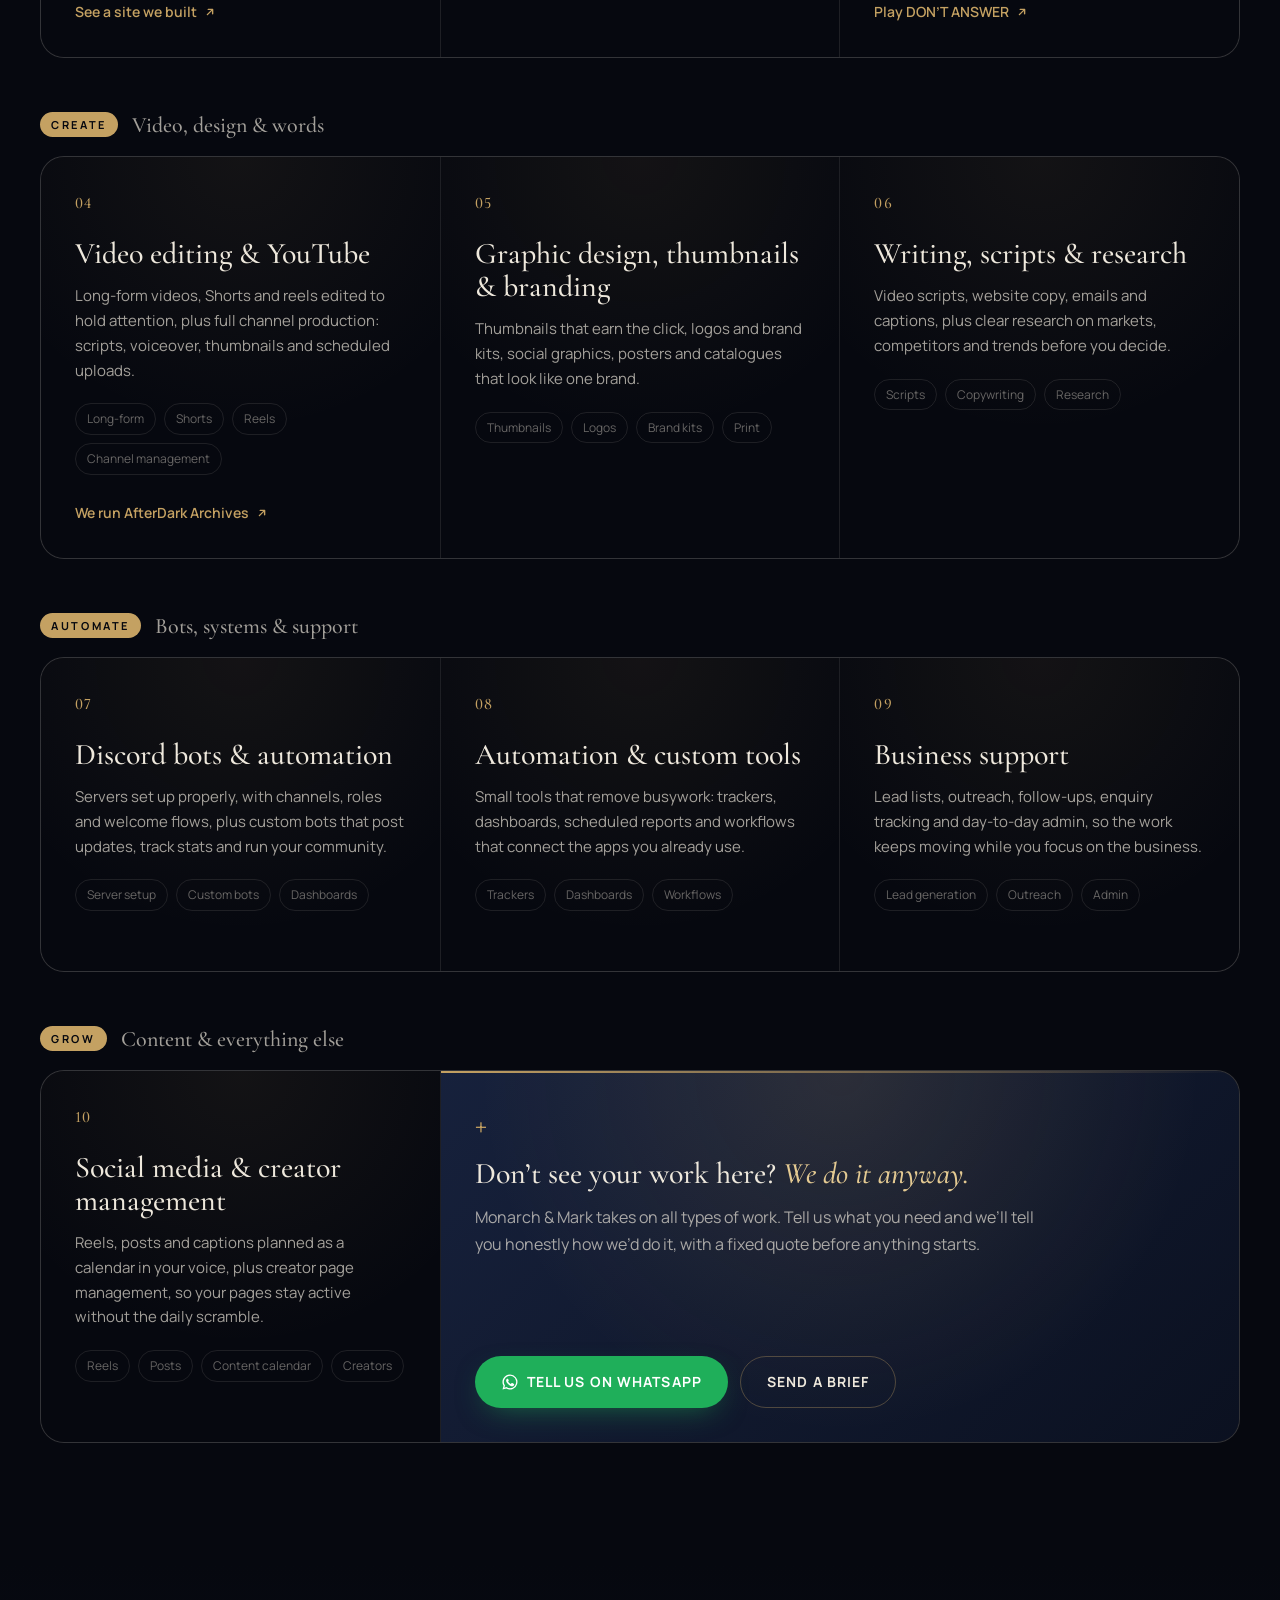
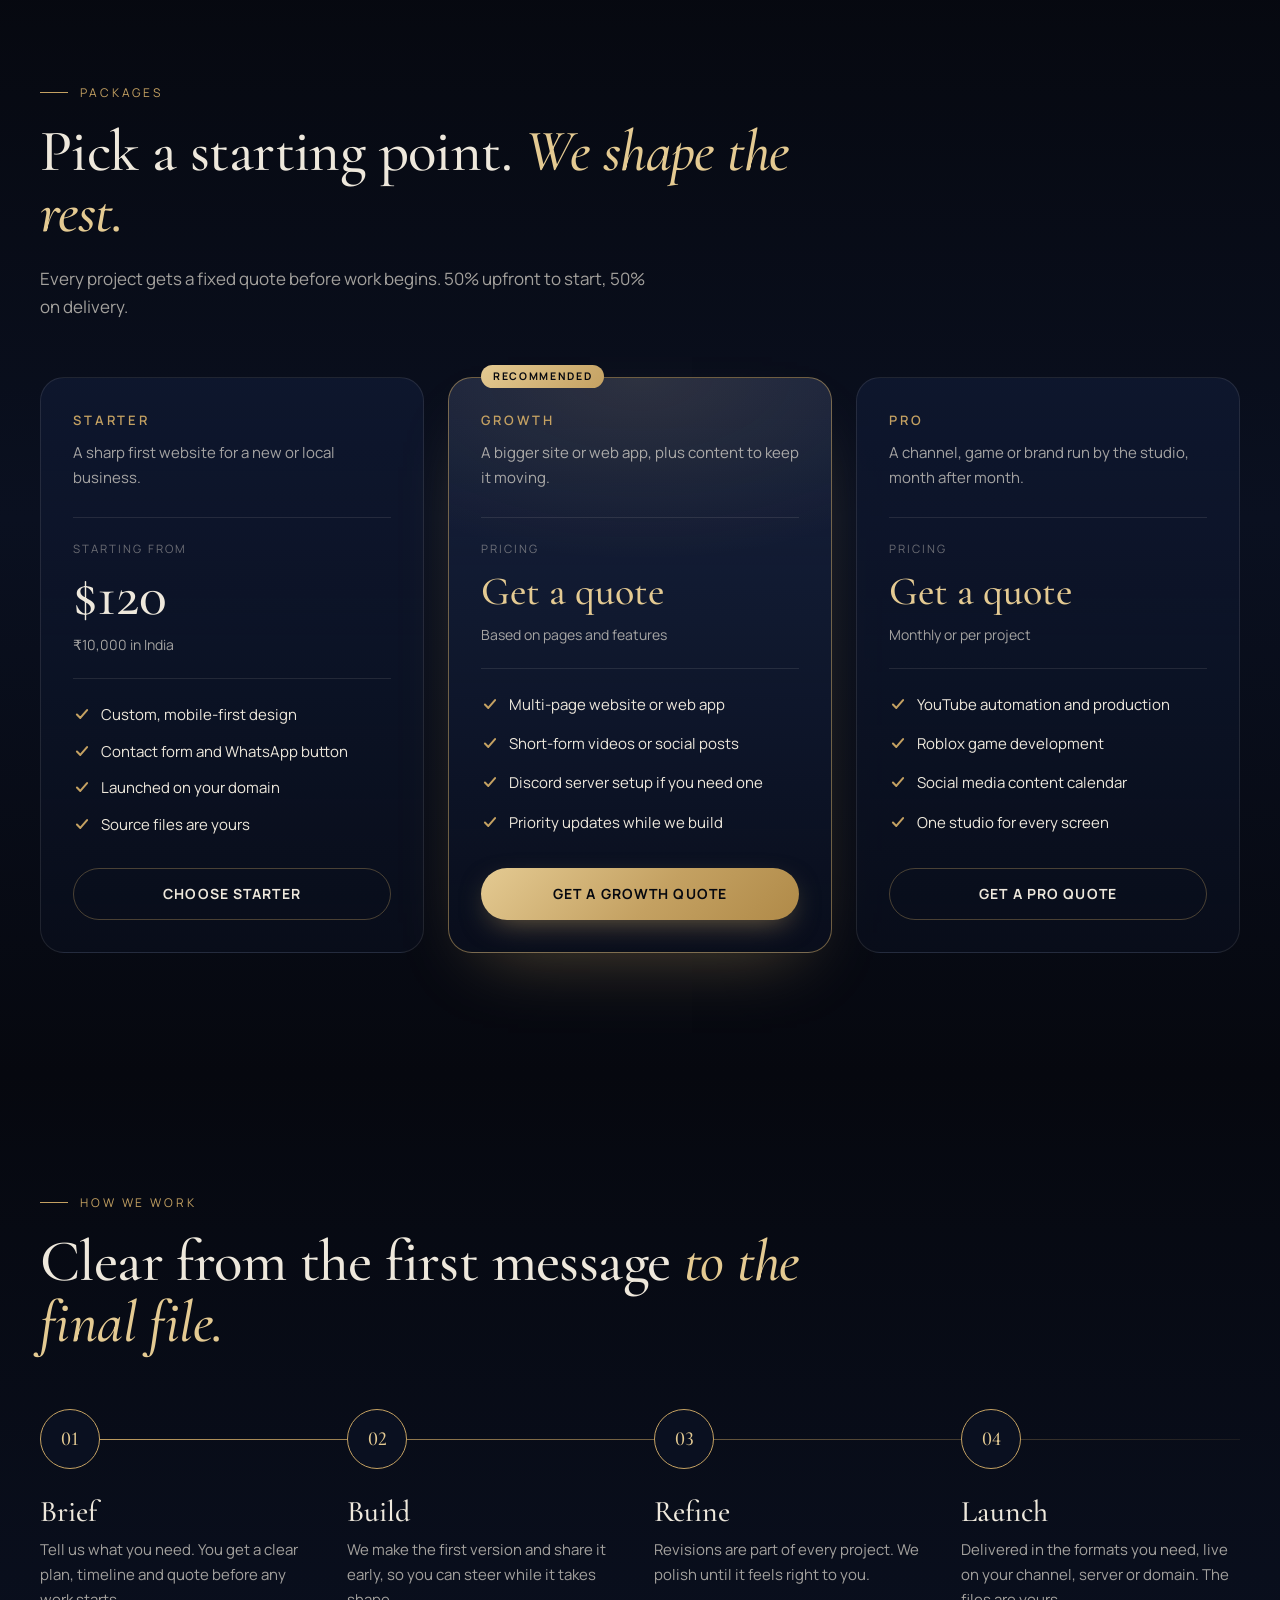
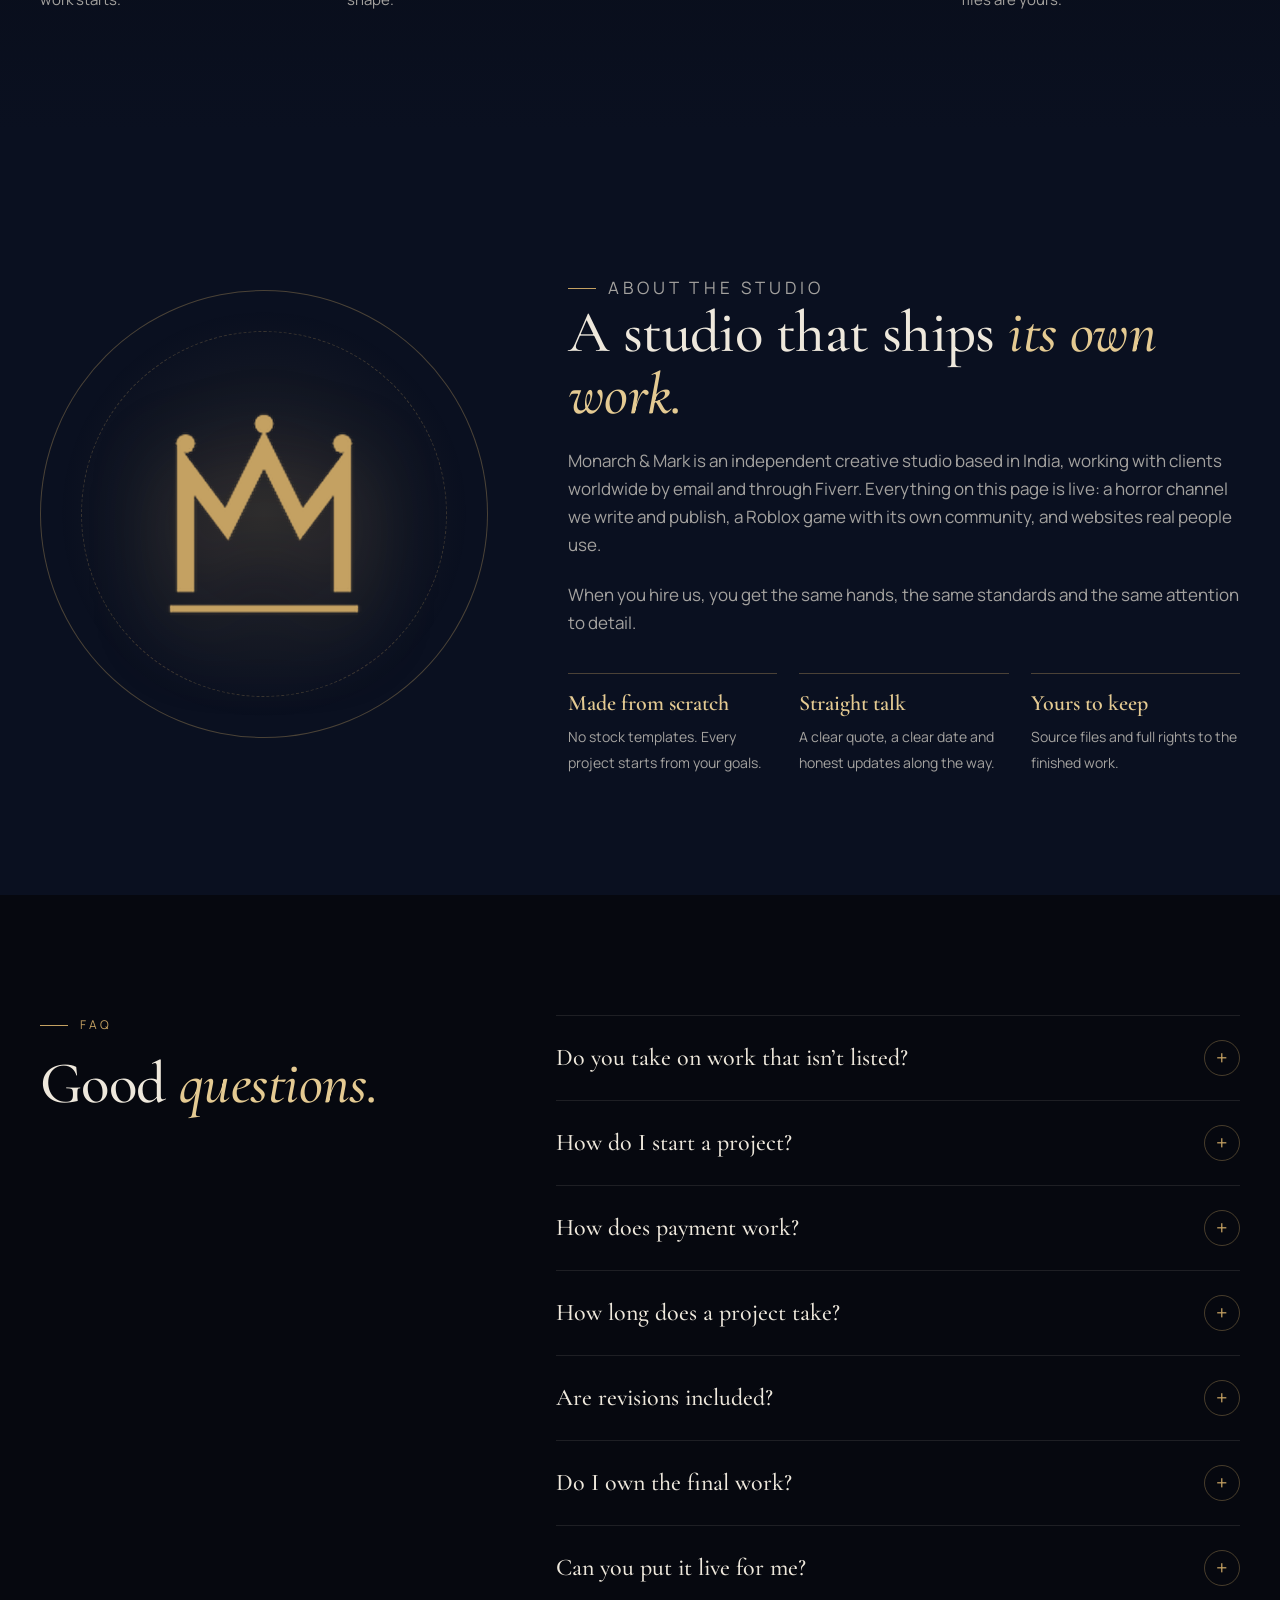
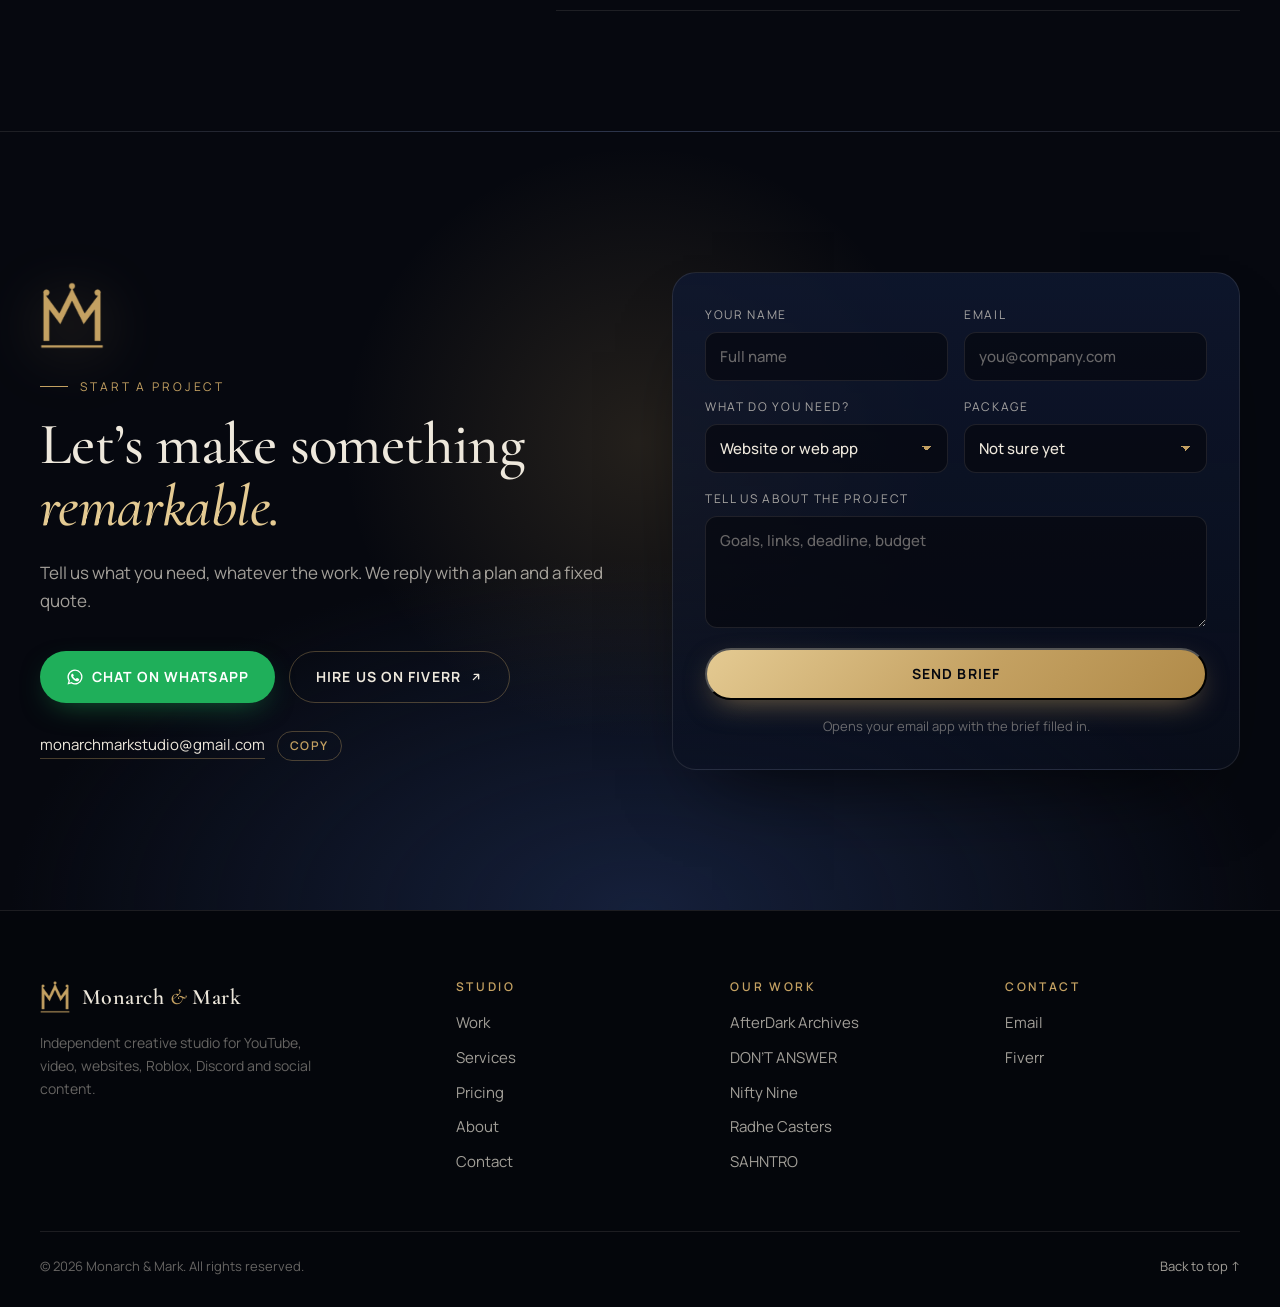
==== commit f14f4de1: "Contact email -> monarchmarkstudio@gmail.com (company mail)" ====
--- a/index.html
+++ b/index.html
@@ -21,7 +21,7 @@
 <link rel="stylesheet" href="styles.css?v=v8">
 <script src="config.js?v=v6"></script>
 <script src="countdown.js?v=v8"></script>
-<script src="script.js?v=v8" defer></script>
+<script src="script.js?v=v9" defer></script>
 <link rel="stylesheet" href="fx.css?v=v8">
 <script src="fx.js?v=v8" defer></script>
 </head>
@@ -46,7 +46,7 @@
     <p class="launch-date" id="launch-date"></p>
     <p class="launch-note" id="launch-note" hidden></p>
     <div class="launch-links">
-      <a href="mailto:sahilpatel5037@gmail.com?subject=Project%20enquiry%20%E2%80%94%20Monarch%20%26%20Mark">Email the studio</a>
+      <a href="mailto:monarchmarkstudio@gmail.com?subject=Project%20enquiry%20%E2%80%94%20Monarch%20%26%20Mark">Email the studio</a>
       <span aria-hidden="true">&middot;</span>
       <a href="https://www.fiverr.com/sahilpatel420" target="_blank" rel="noopener">Fiverr</a>
     </div>
@@ -437,7 +437,7 @@
         <a class="btn btn-wa" data-wa hidden href="#contact"><svg viewBox="0 0 24 24" width="18" height="18" aria-hidden="true"><path fill="currentColor" d="M12 2a10 10 0 00-8.6 15.1L2 22l5-1.3A10 10 0 1012 2zm0 18.2a8.2 8.2 0 01-4.2-1.2l-.3-.2-3 .8.8-2.9-.2-.3A8.2 8.2 0 1112 20.2zm4.5-6.1c-.2-.1-1.5-.7-1.7-.8s-.4-.1-.6.1-.7.8-.8 1-.3.2-.5.1a6.7 6.7 0 01-3.3-2.9c-.3-.4.3-.4.7-1.3.1-.2 0-.3 0-.4l-.8-1.8c-.2-.5-.4-.4-.6-.4h-.5a1 1 0 00-.7.3 3 3 0 00-.9 2.2 5.2 5.2 0 001.1 2.7 11.8 11.8 0 004.5 4c1.7.7 2.3.8 3.2.6a2.7 2.7 0 001.8-1.2 2.2 2.2 0 00.1-1.2c0-.1-.2-.2-.4-.3z"/></svg><span>Chat on WhatsApp</span></a>
         <a class="btn btn-ghost" href="https://www.fiverr.com/sahilpatel420" target="_blank" rel="noopener">Hire us on Fiverr<svg class="ar" viewBox="0 0 16 16" aria-hidden="true"><path d="M5 11 11 5M6 5h5v5" fill="none" stroke="currentColor" stroke-width="1.6" stroke-linecap="round" stroke-linejoin="round"/></svg></a>
       </div>
-      <p class="mail-line"><a href="mailto:sahilpatel5037@gmail.com">sahilpatel5037@gmail.com</a><button type="button" class="copy" data-copy="sahilpatel5037@gmail.com">Copy</button></p>
+      <p class="mail-line"><a href="mailto:monarchmarkstudio@gmail.com">monarchmarkstudio@gmail.com</a><button type="button" class="copy" data-copy="monarchmarkstudio@gmail.com">Copy</button></p>
     </div>
     <form class="brief reveal" id="brief" novalidate>
       <div class="field"><label for="f-name">Your name</label><input id="f-name" name="name" type="text" autocomplete="name" required placeholder="Full name"></div>
@@ -473,7 +473,7 @@
     </nav>
     <nav class="foot-col" aria-label="Contact">
       <h2>Contact</h2>
-      <a href="mailto:sahilpatel5037@gmail.com">Email</a><a href="https://www.fiverr.com/sahilpatel420" target="_blank" rel="noopener">Fiverr</a>
+      <a href="mailto:monarchmarkstudio@gmail.com">Email</a><a href="https://www.fiverr.com/sahilpatel420" target="_blank" rel="noopener">Fiverr</a>
     </nav>
   </div>
   <div class="wrap foot-base"><span>&copy; <span id="yr">2026</span> Monarch &amp; Mark. All rights reserved.</span><a href="#top">Back to top &uarr;</a></div>
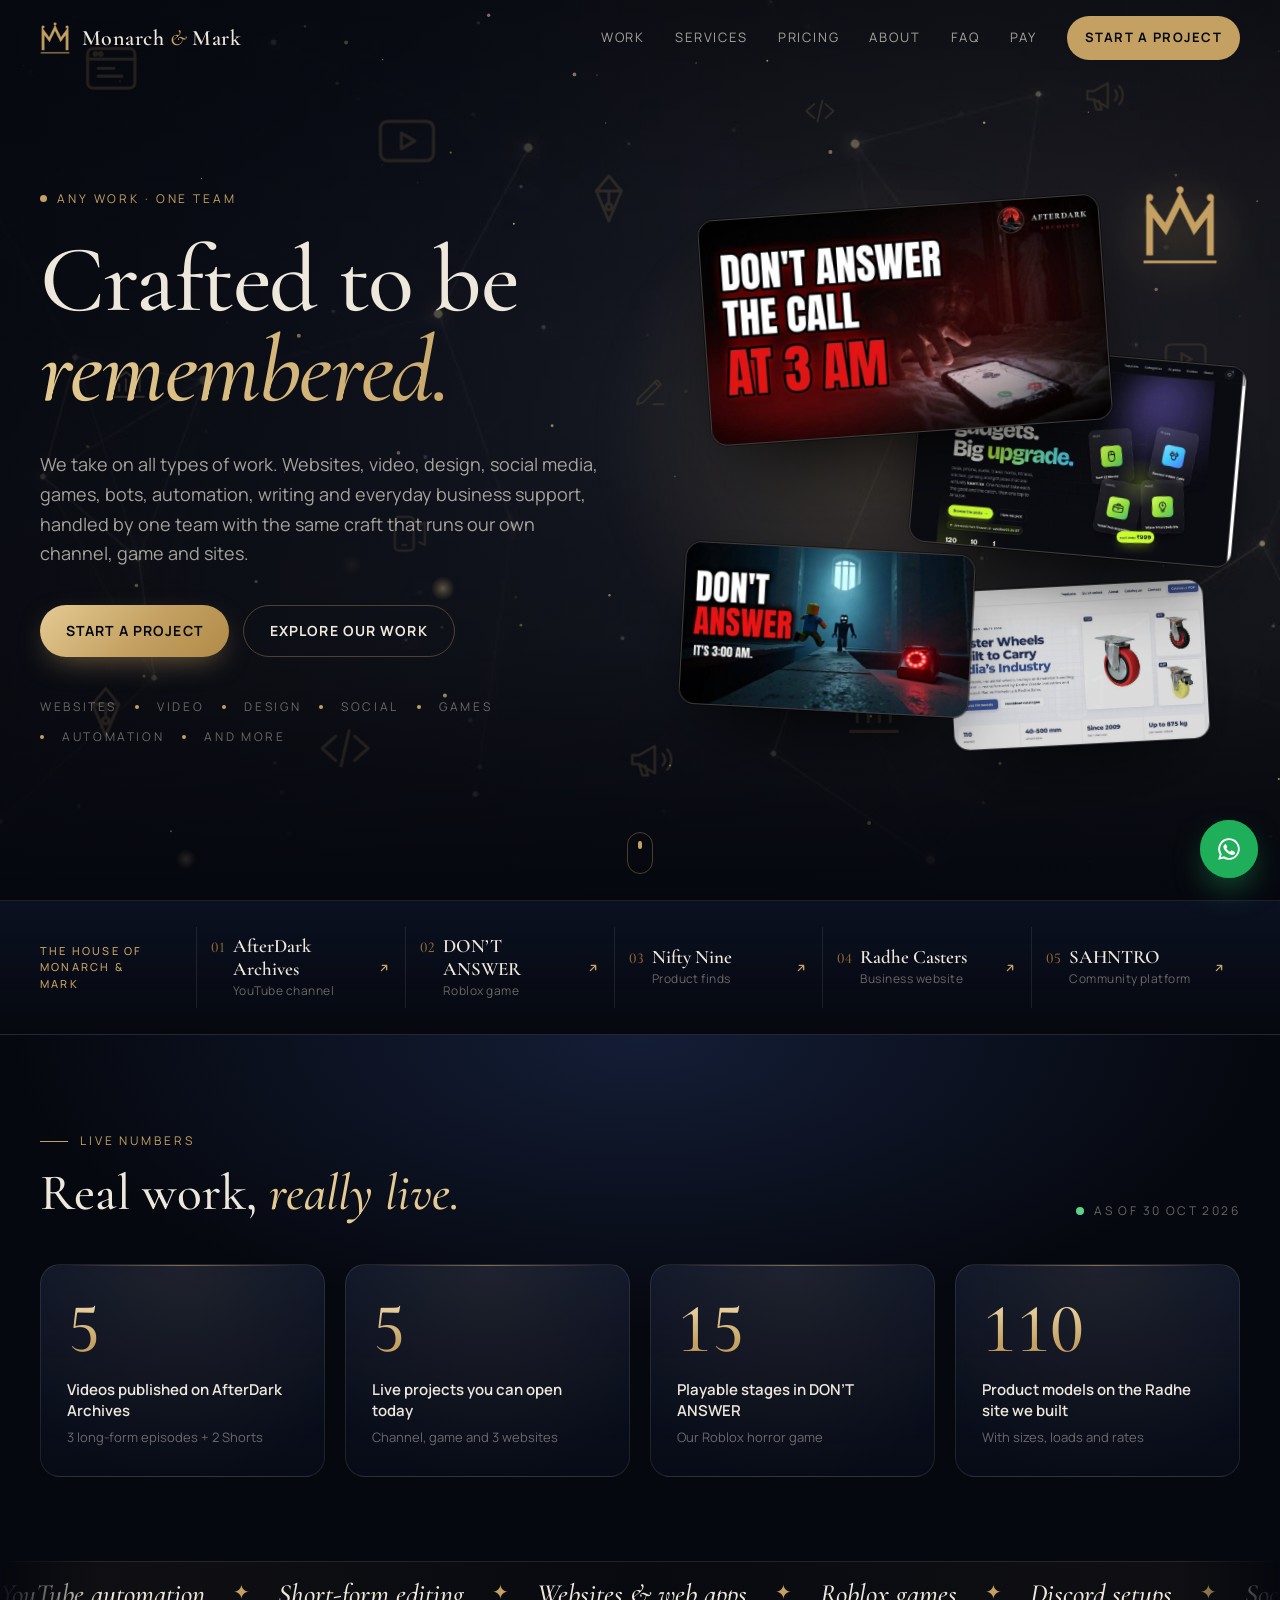
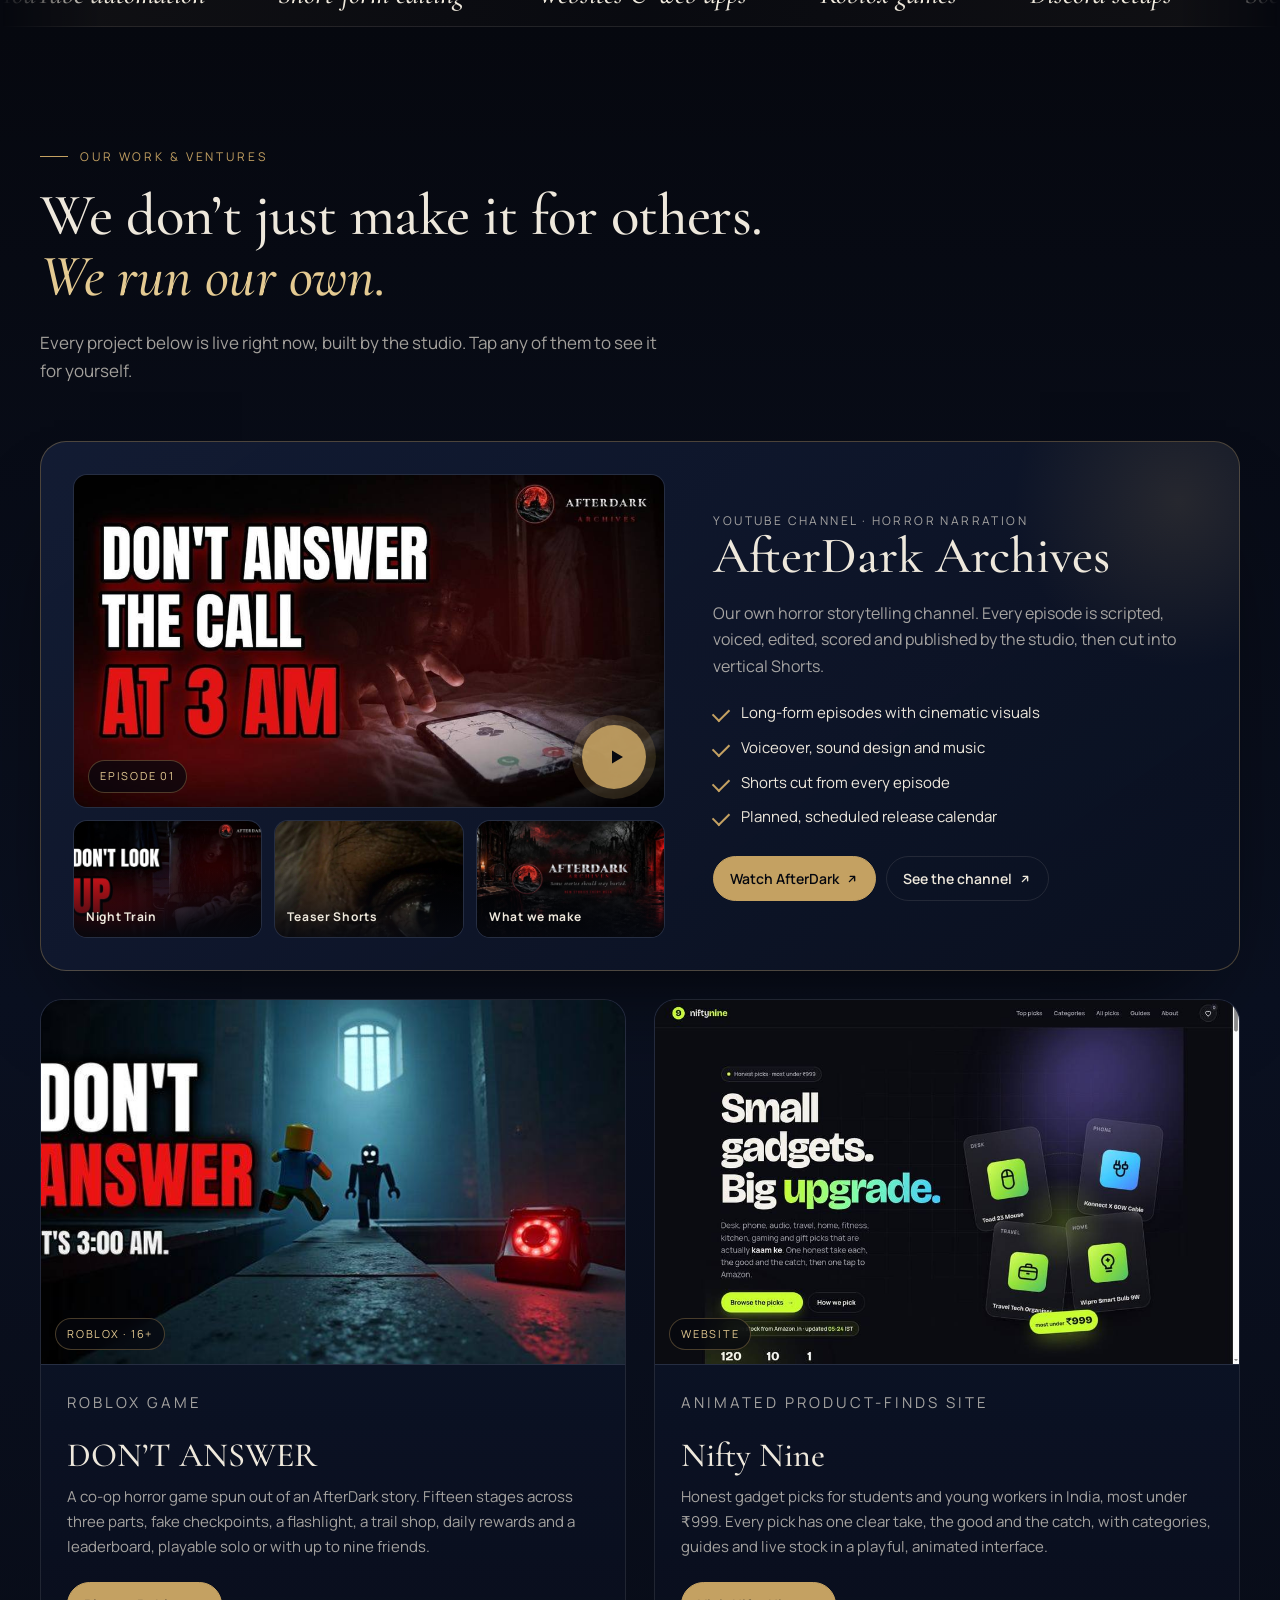
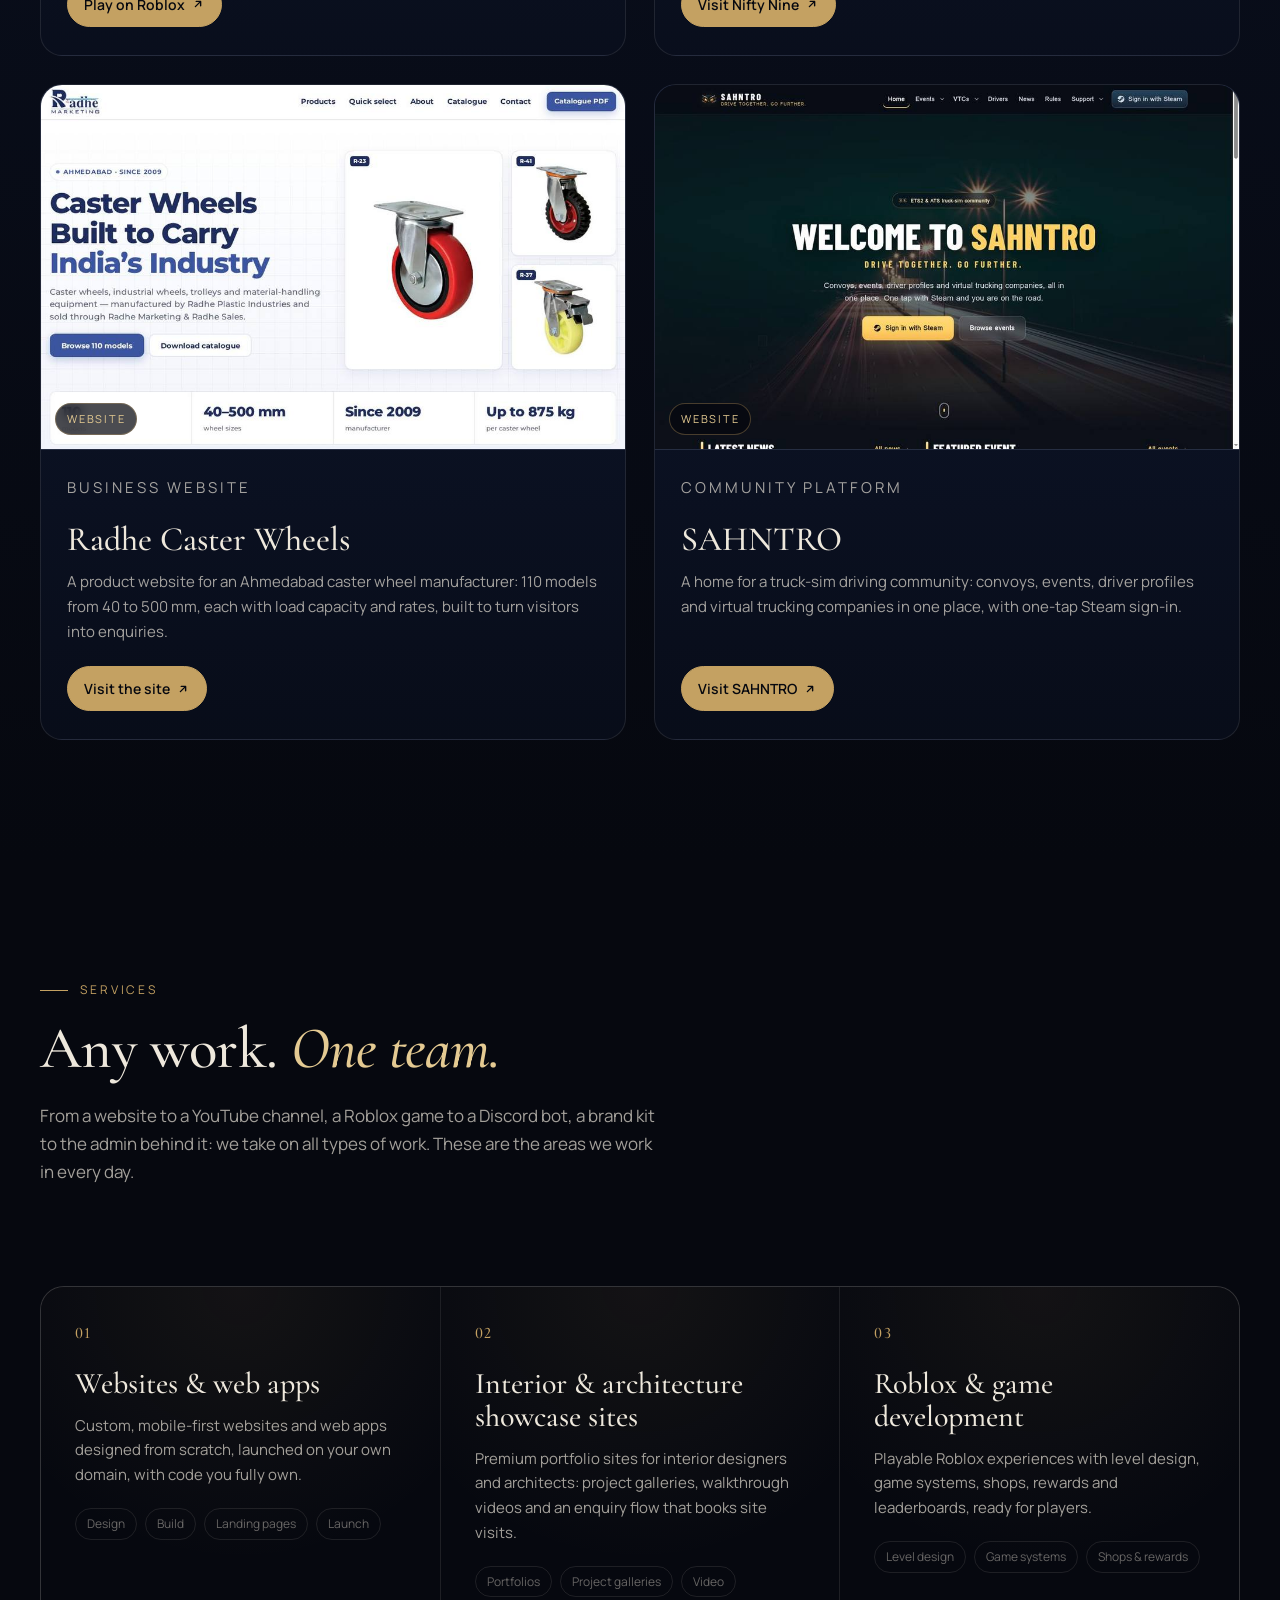
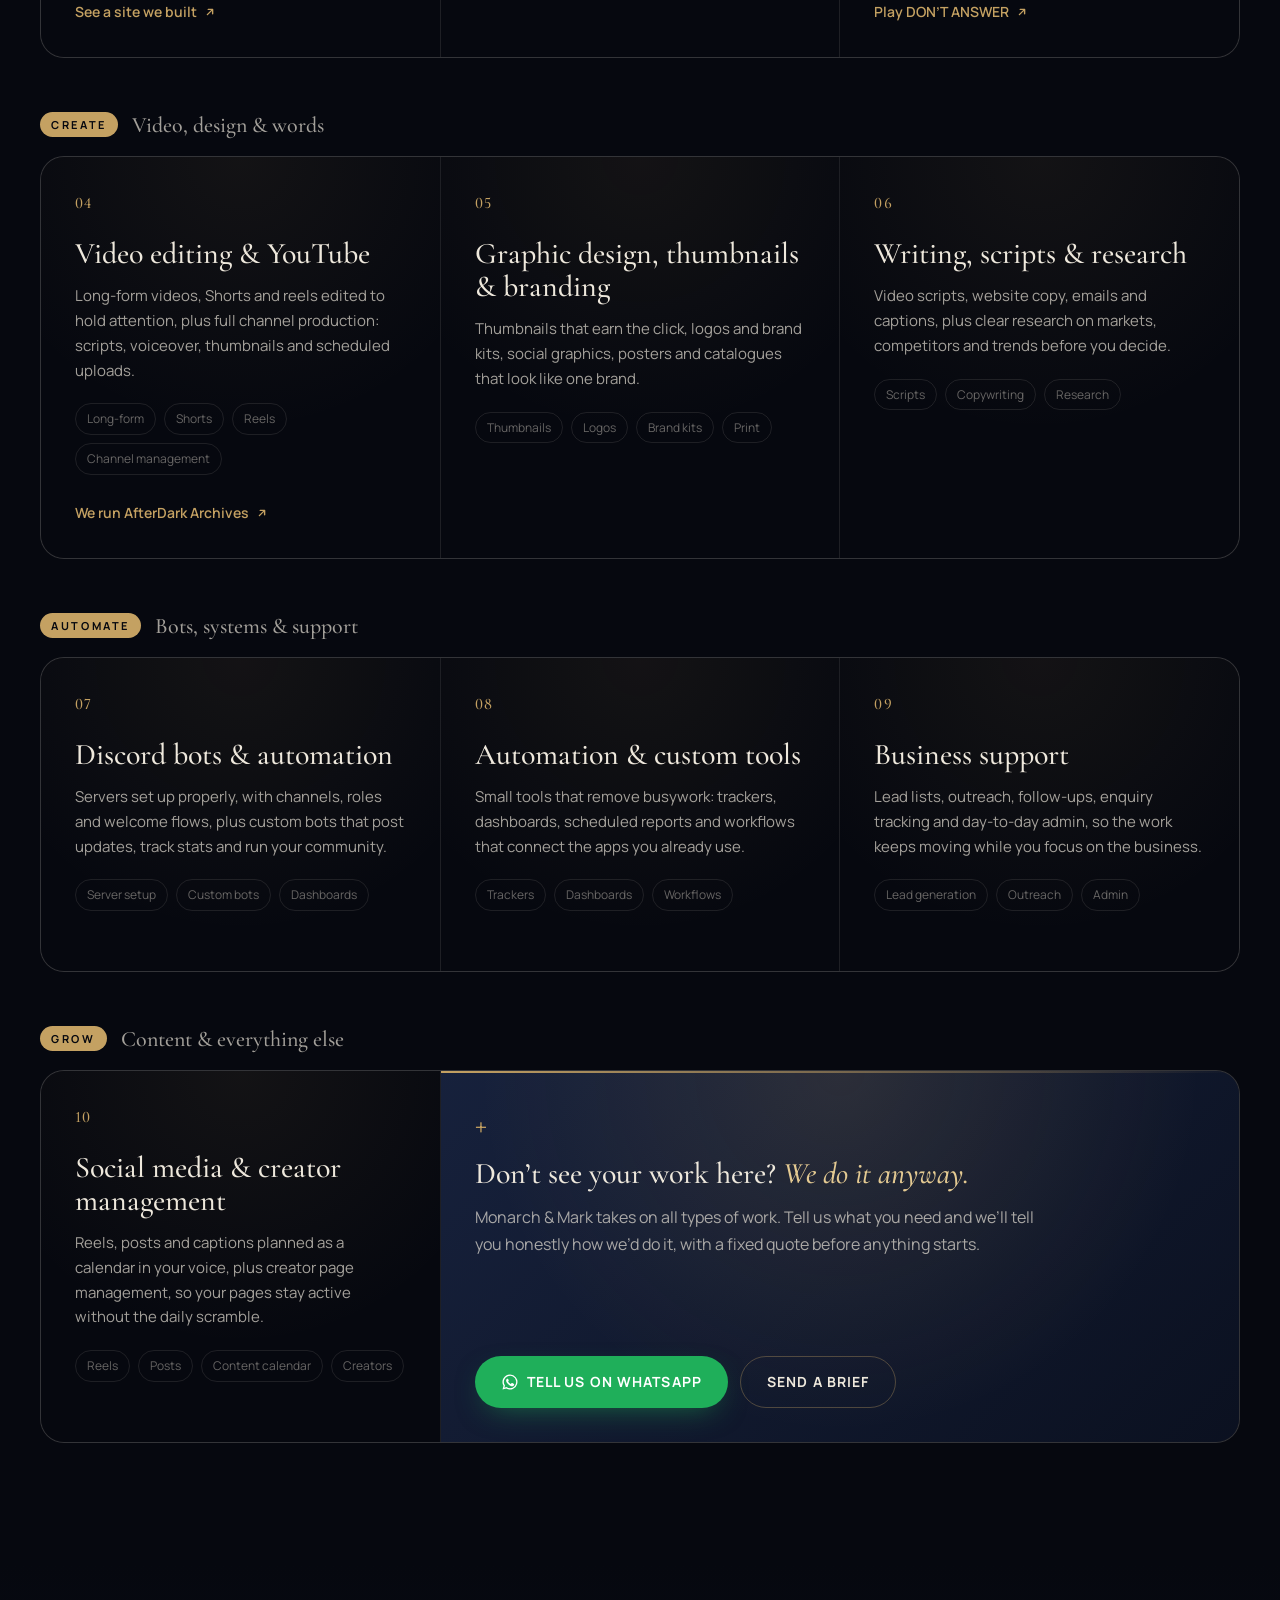
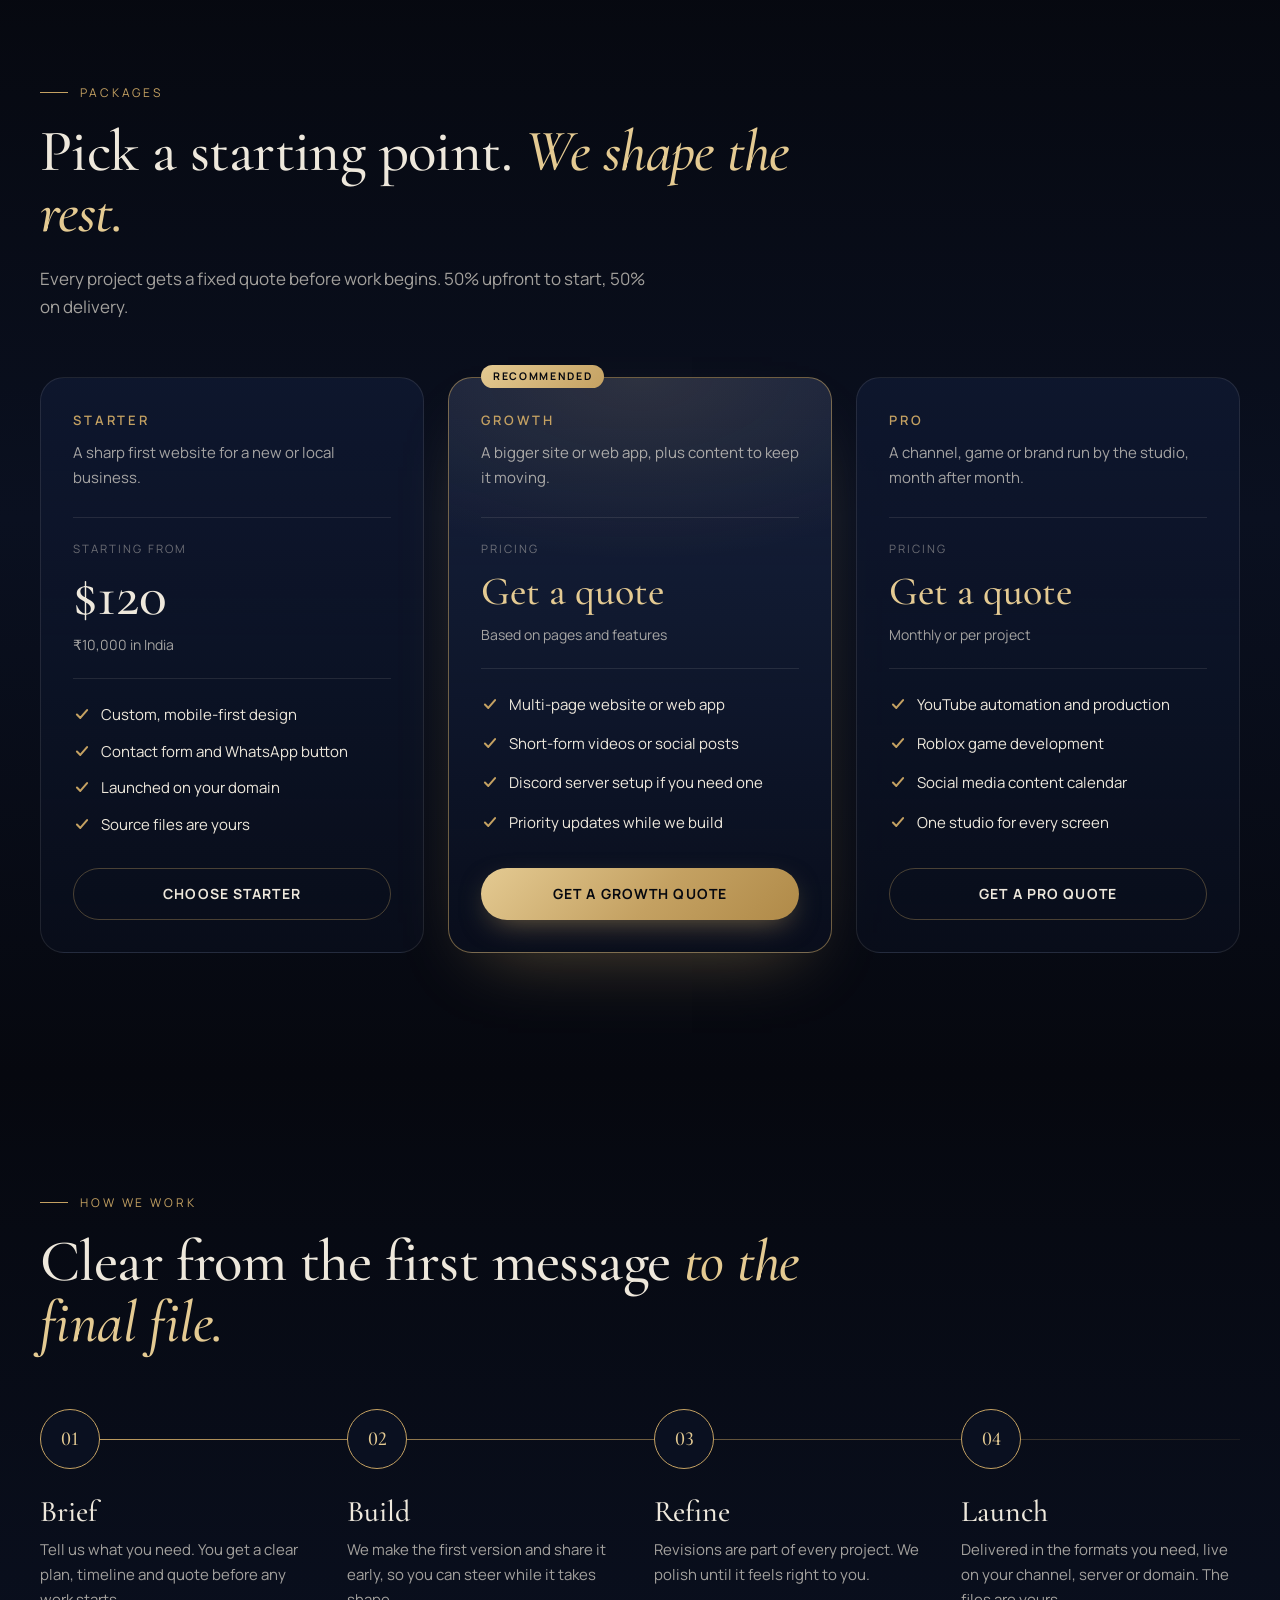
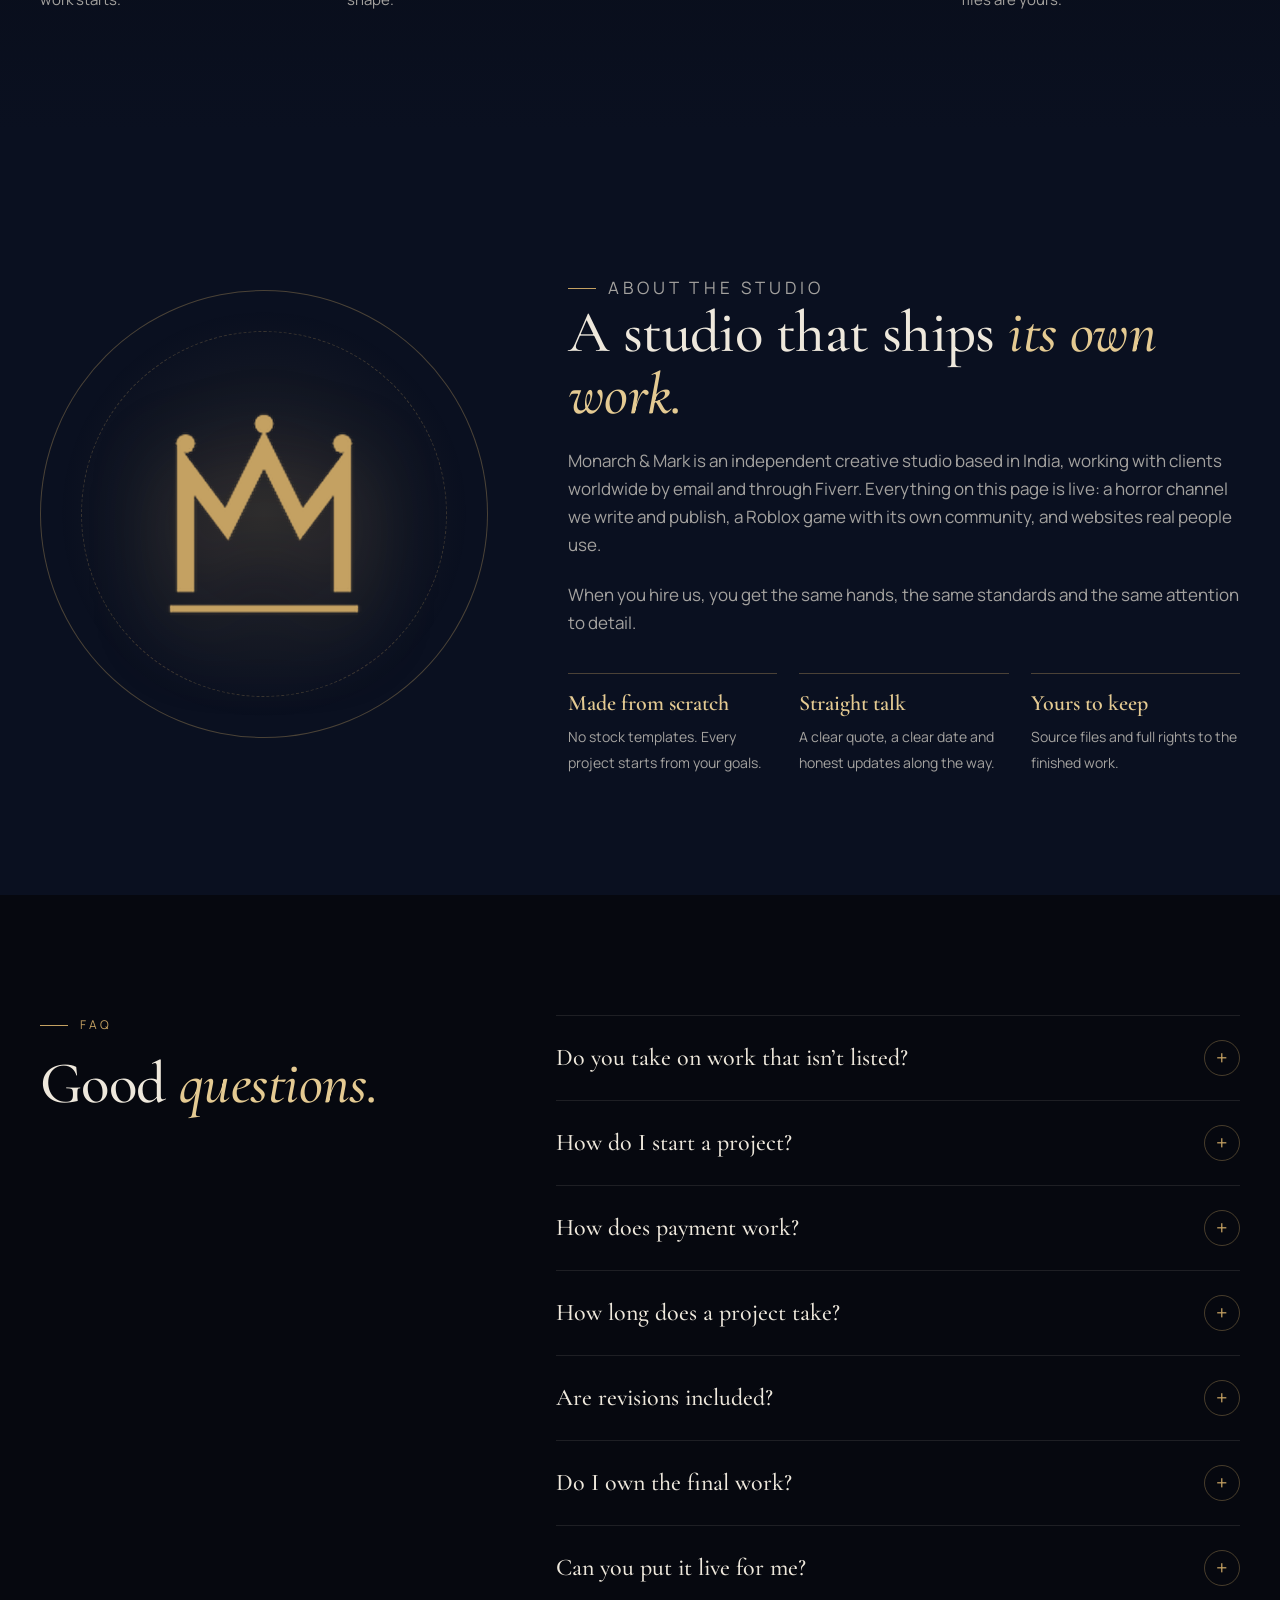
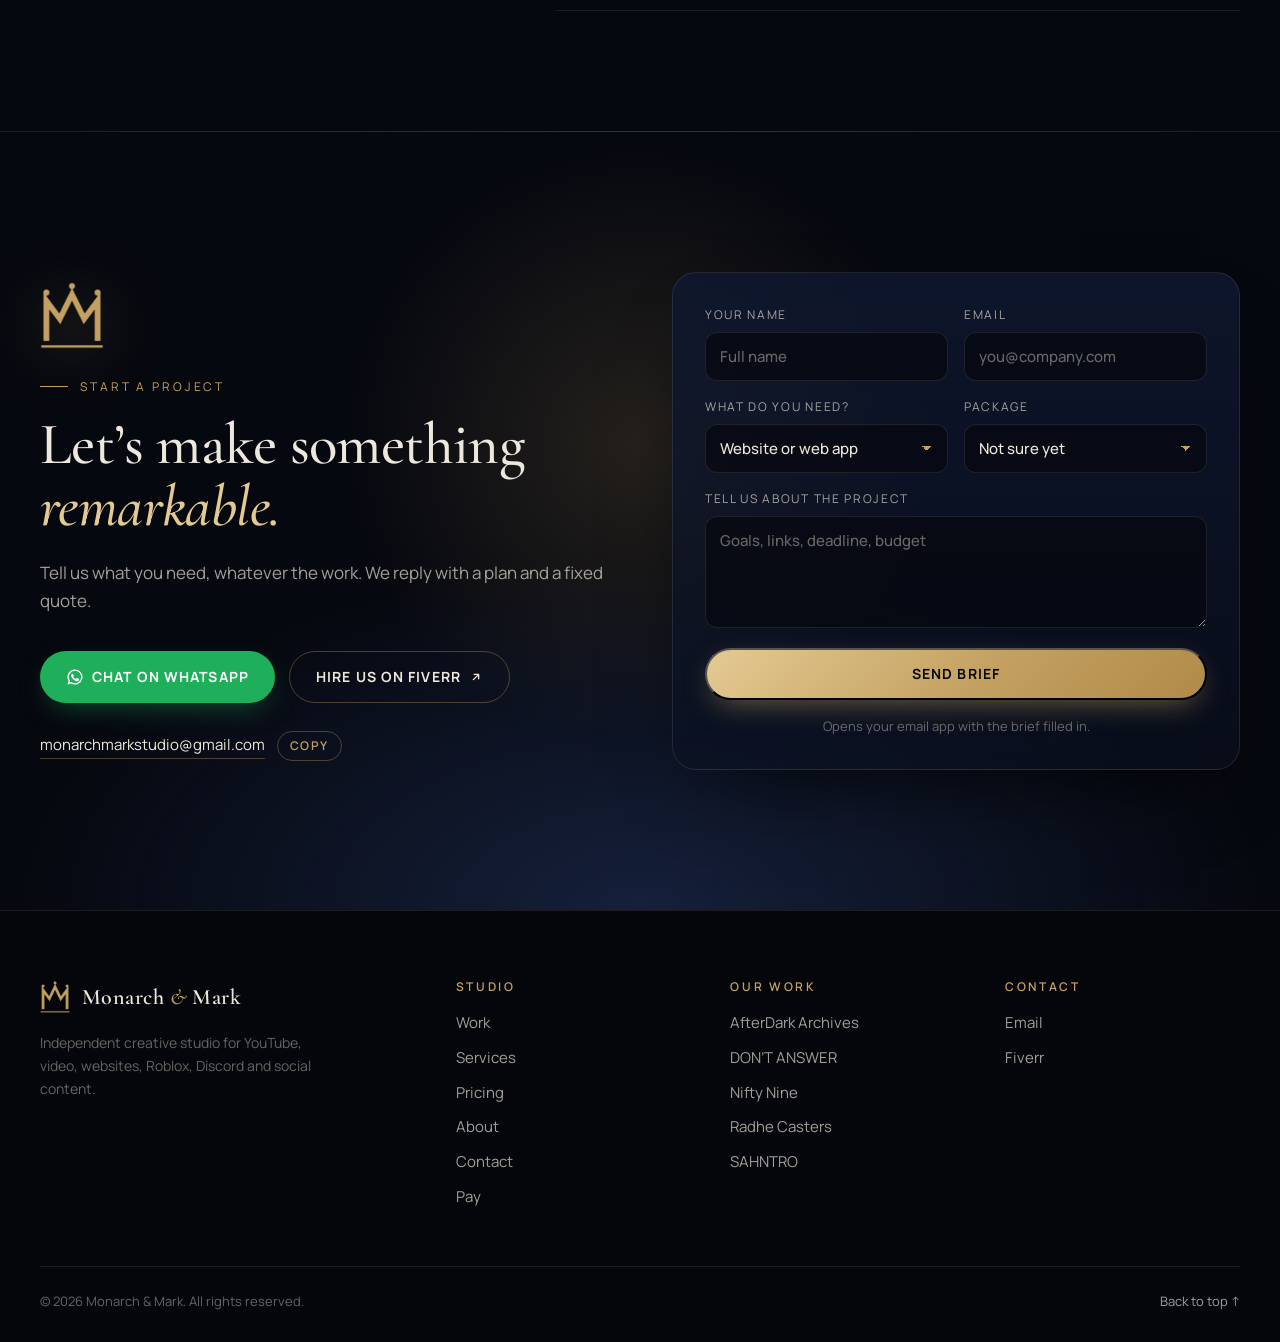
==== commit 06cbf17d: "Add /pay page (UPI QR + UPI ID + amount link, Wise for international) and Pay nav/footer link" ====
--- a/index.html
+++ b/index.html
@@ -70,6 +70,7 @@
       <a href="#pricing">Pricing</a>
       <a href="#about">About</a>
       <a href="#faq">FAQ</a>
+      <a href="/pay/">Pay</a>
       <a href="#contact" class="nav-cta">Start a project</a>
     </nav>
     <button class="nav-toggle" type="button" aria-controls="nav-links" aria-expanded="false" aria-label="Open menu"><span></span><span></span></button>
@@ -465,7 +466,7 @@
     </div>
     <nav class="foot-col" aria-label="Studio">
       <h2>Studio</h2>
-      <a href="#work">Work</a><a href="#services">Services</a><a href="#pricing">Pricing</a><a href="#about">About</a><a href="#contact">Contact</a>
+      <a href="#work">Work</a><a href="#services">Services</a><a href="#pricing">Pricing</a><a href="#about">About</a><a href="#contact">Contact</a><a href="/pay/">Pay</a>
     </nav>
     <nav class="foot-col" aria-label="Our work">
       <h2>Our work</h2>
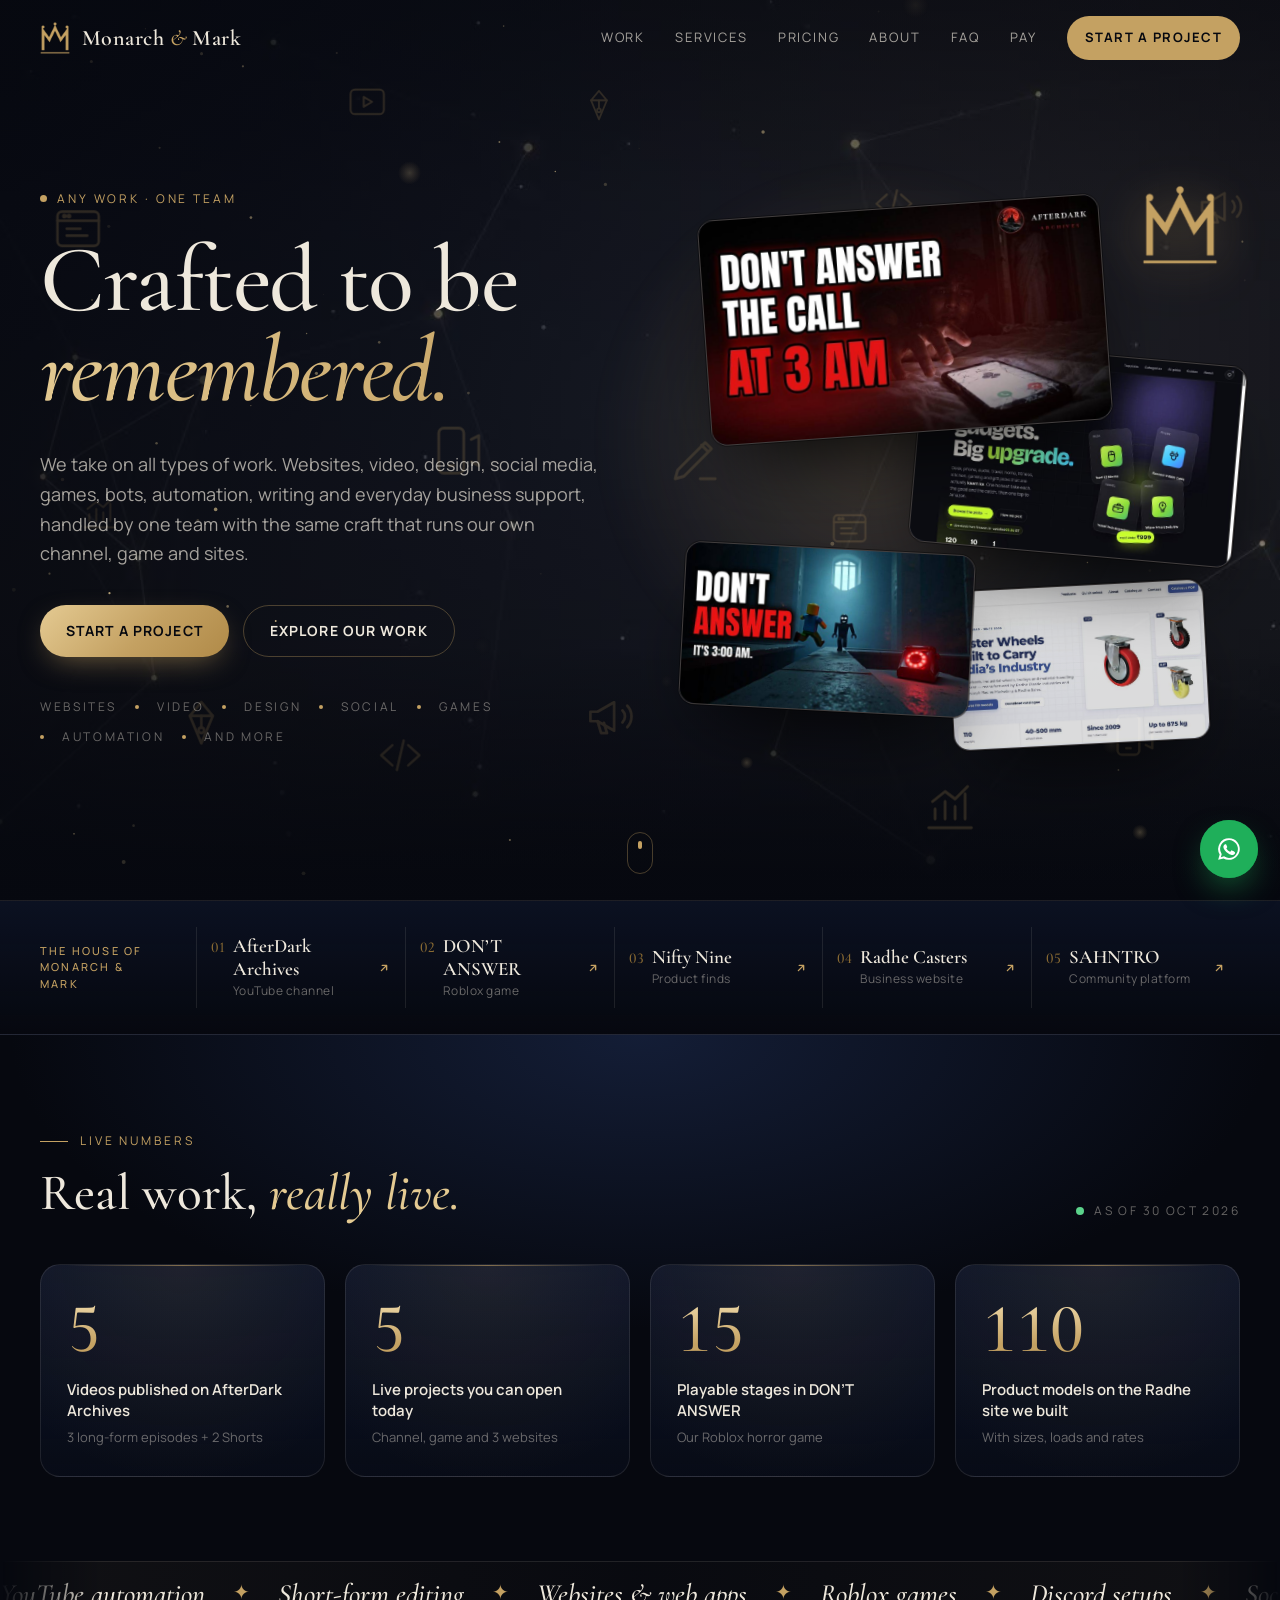
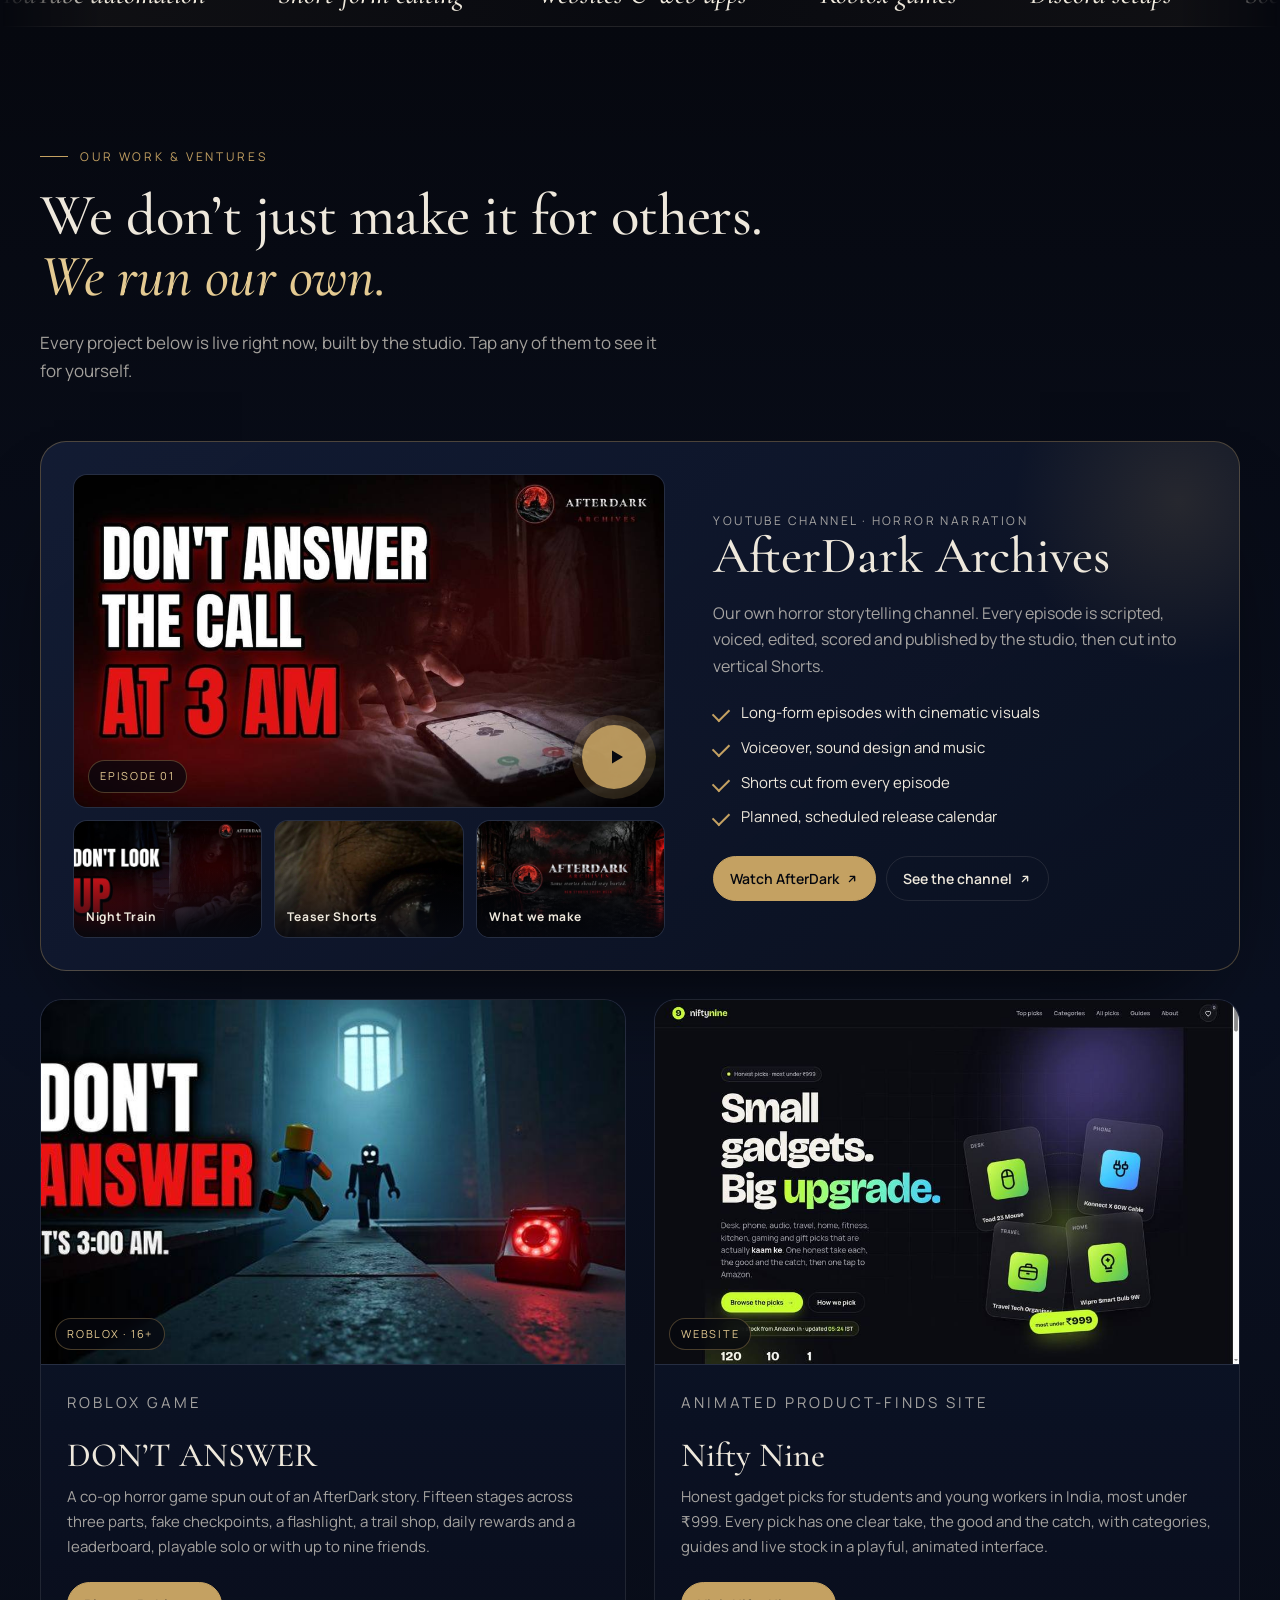
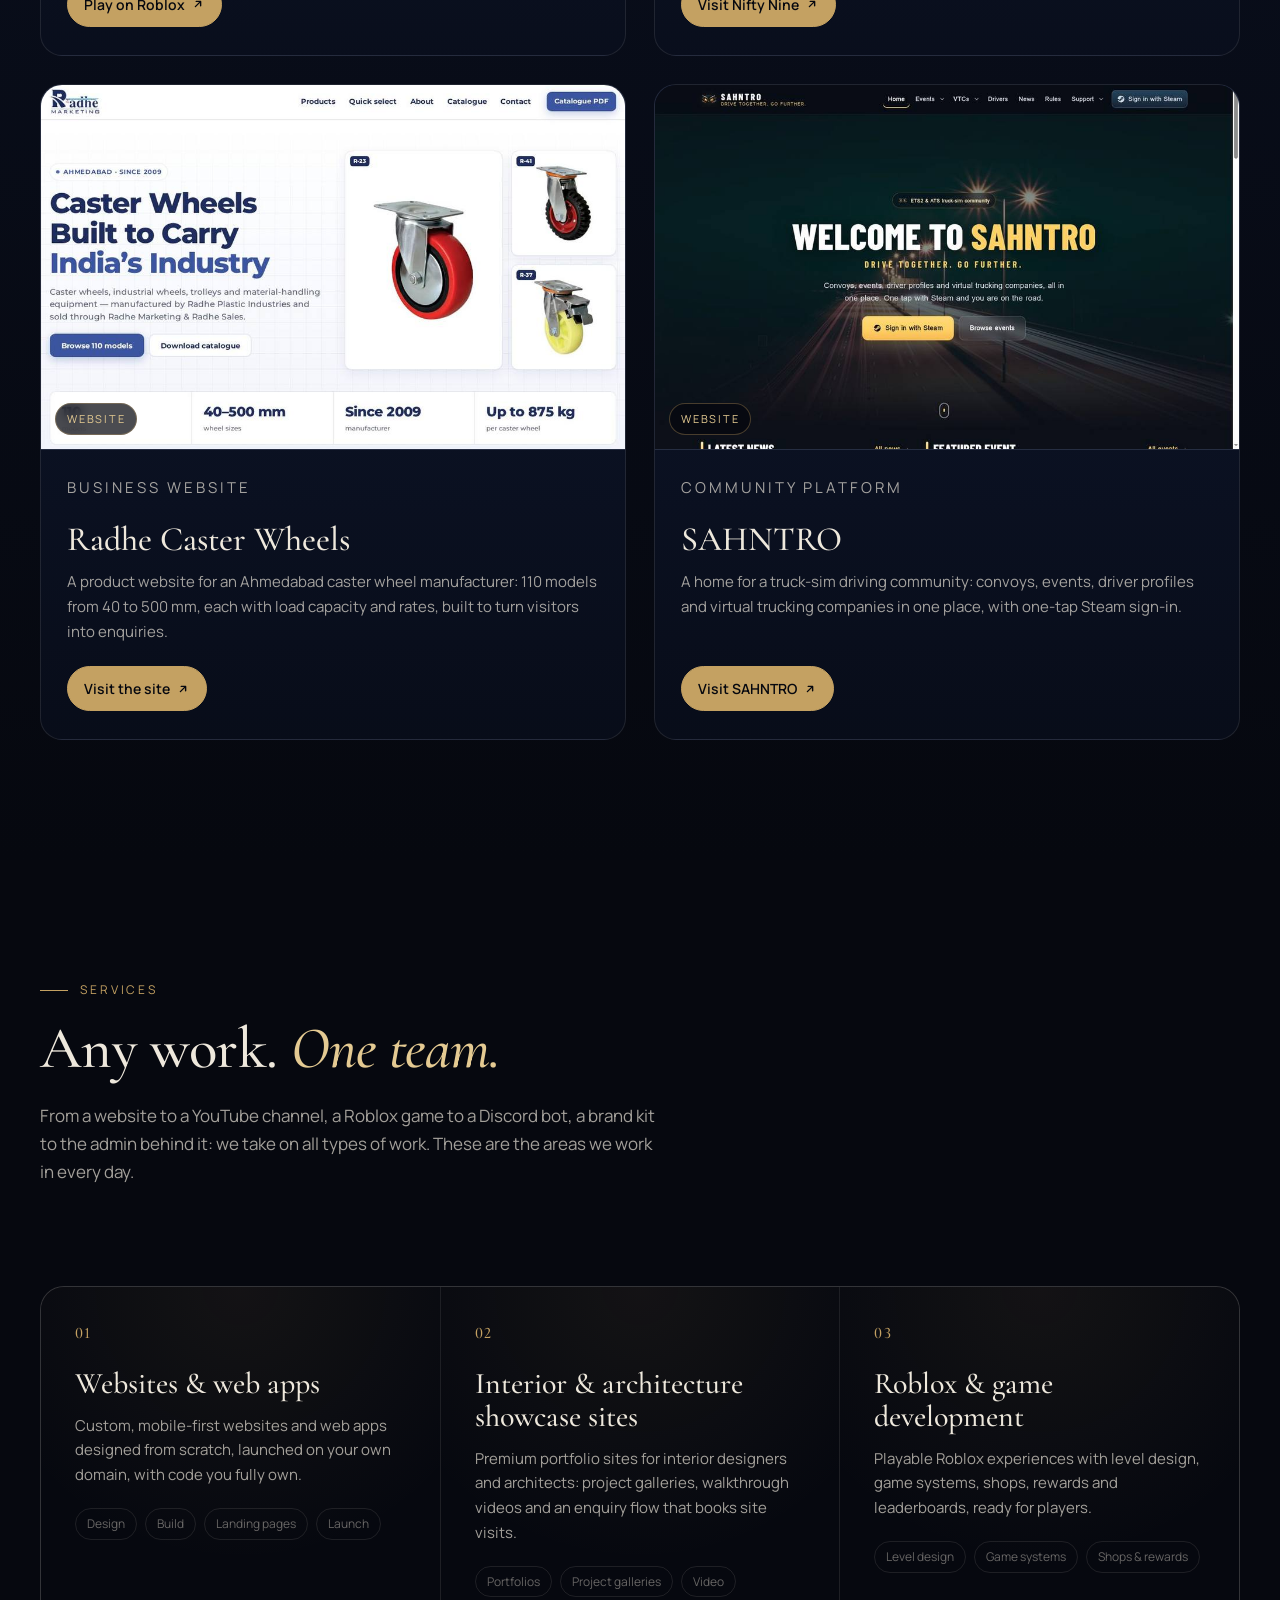
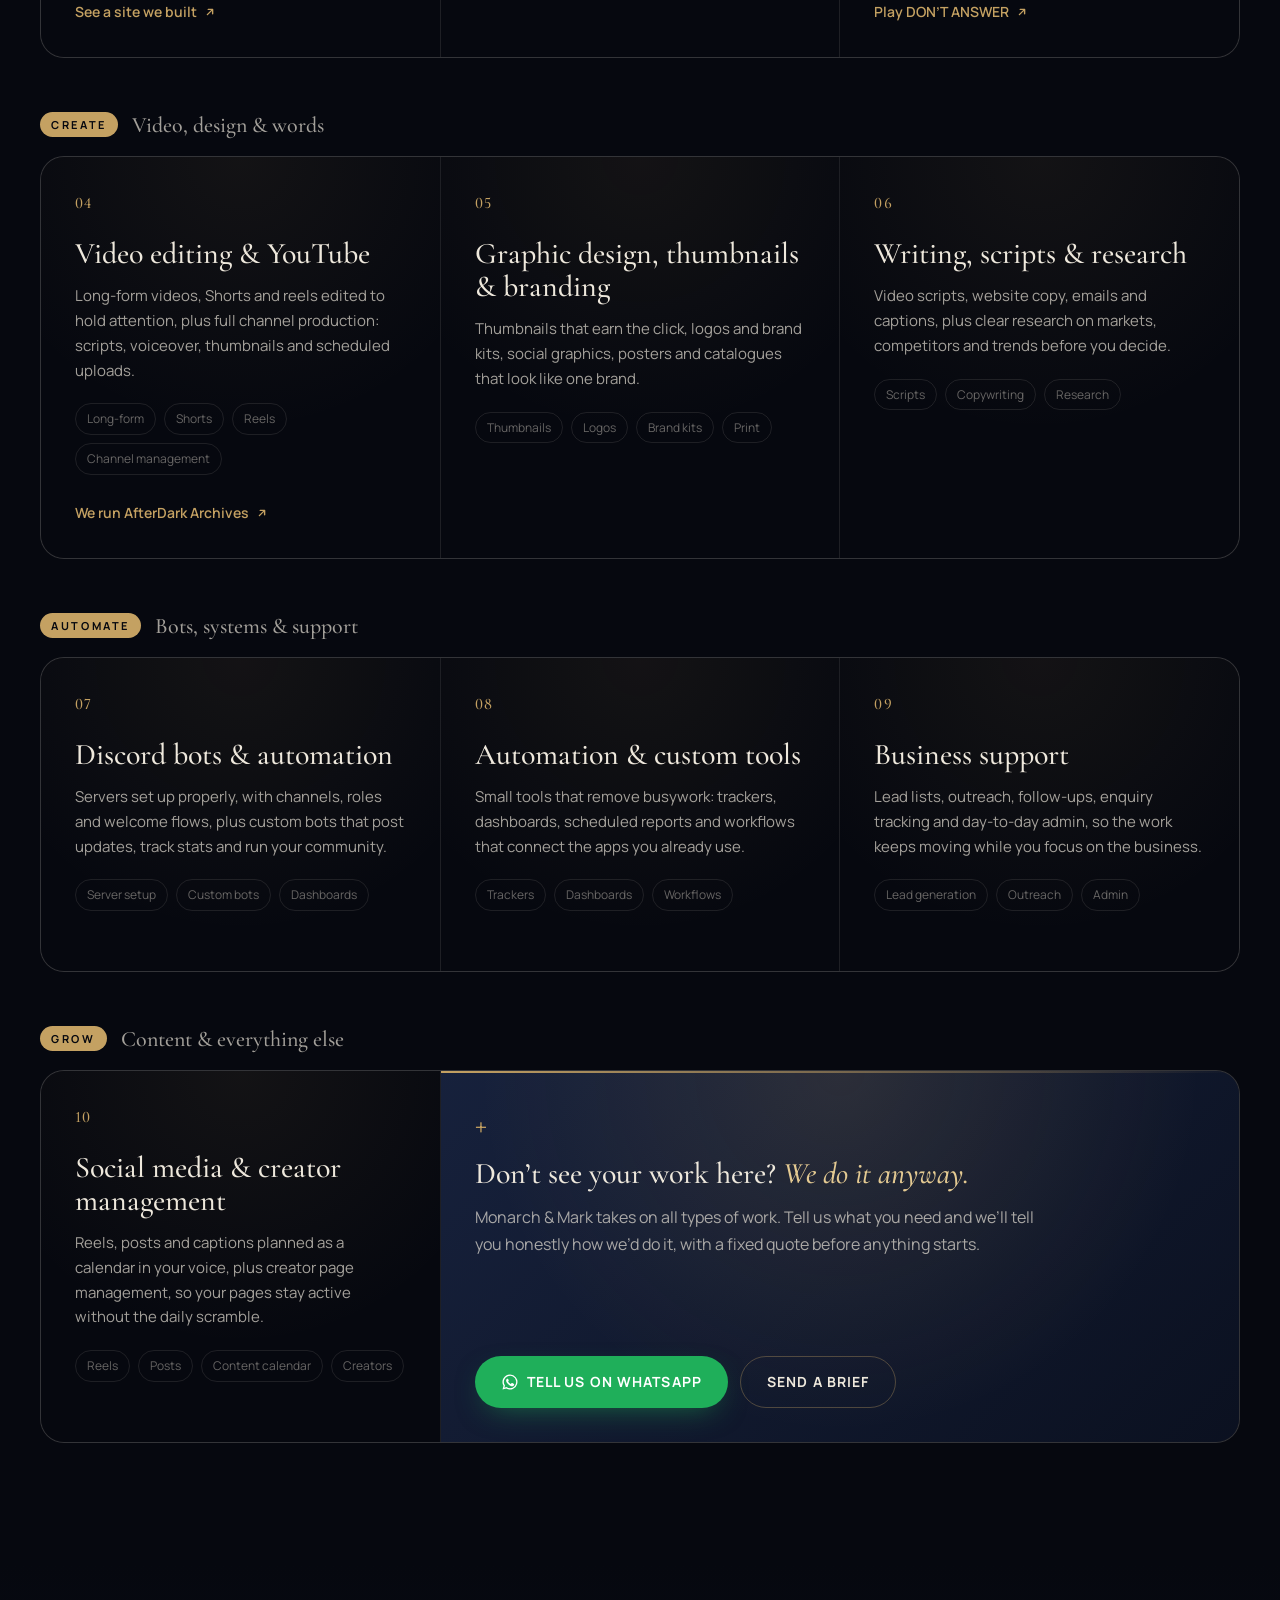
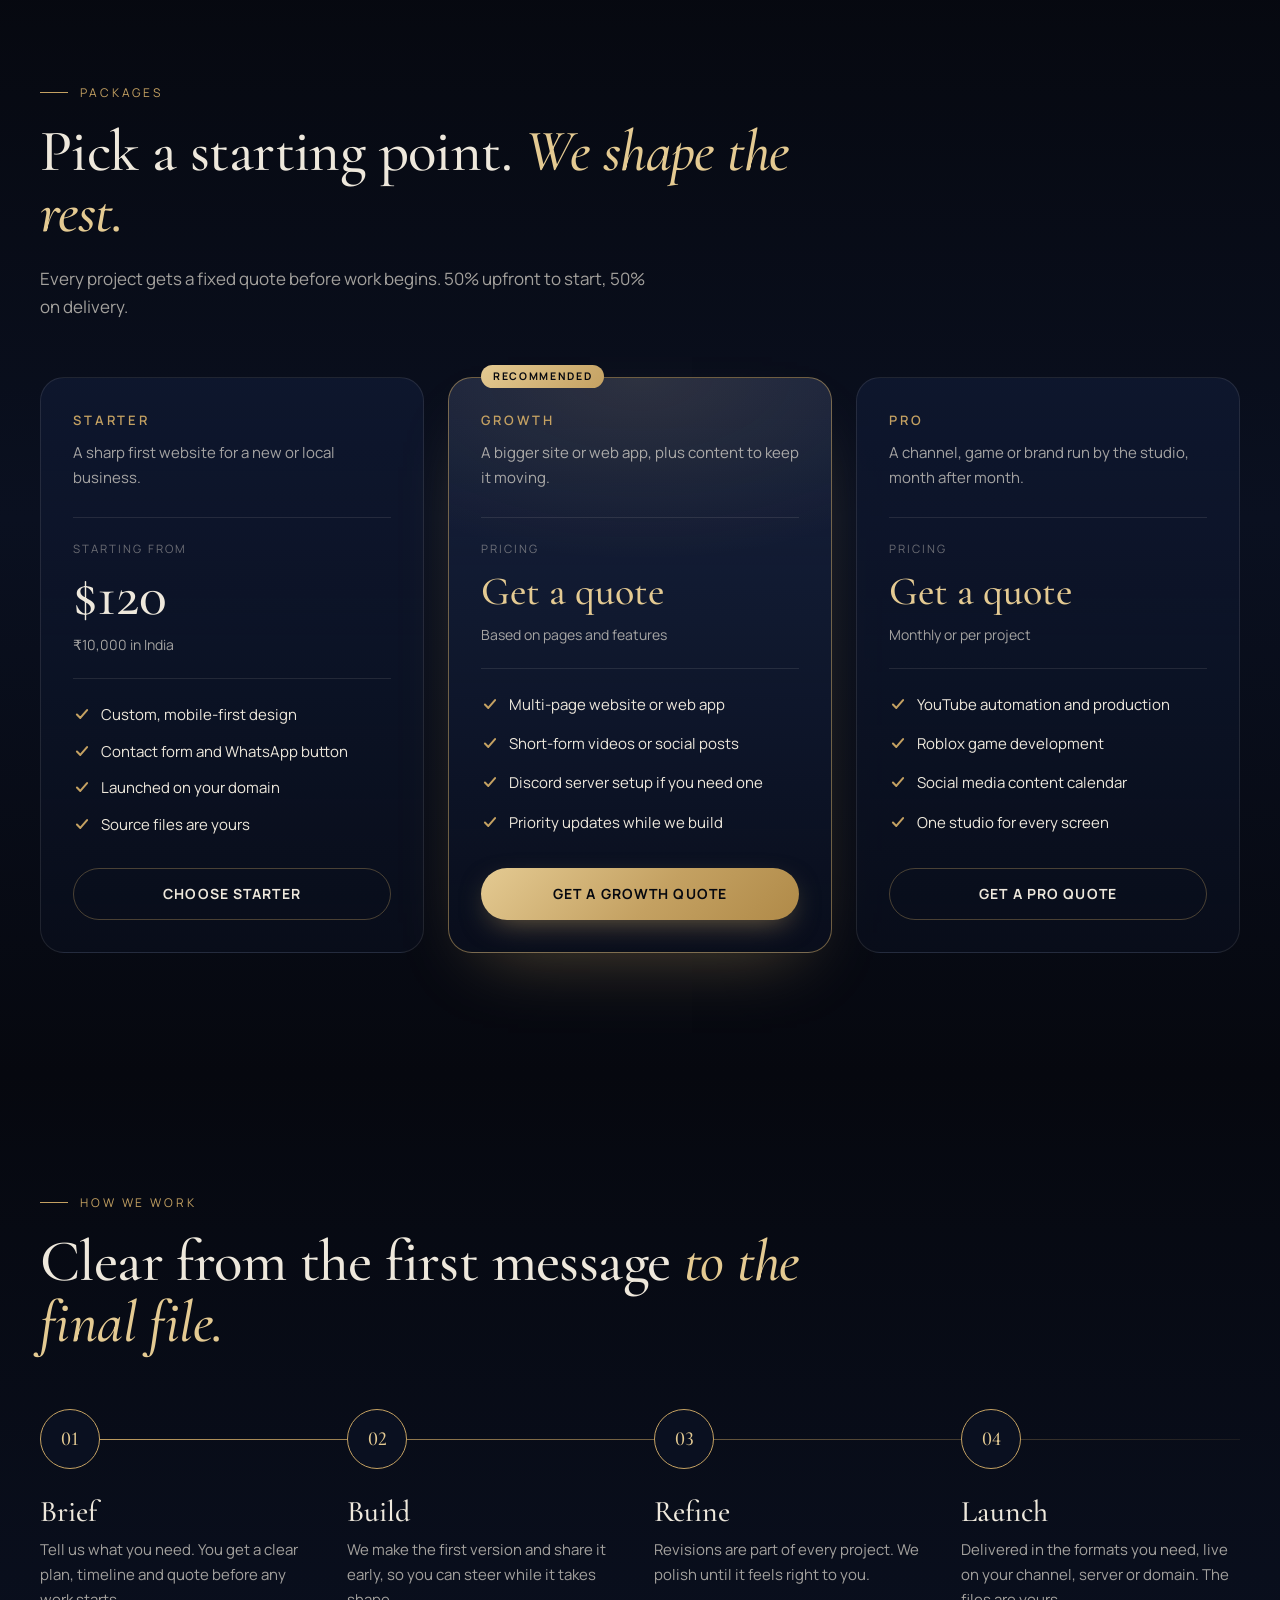
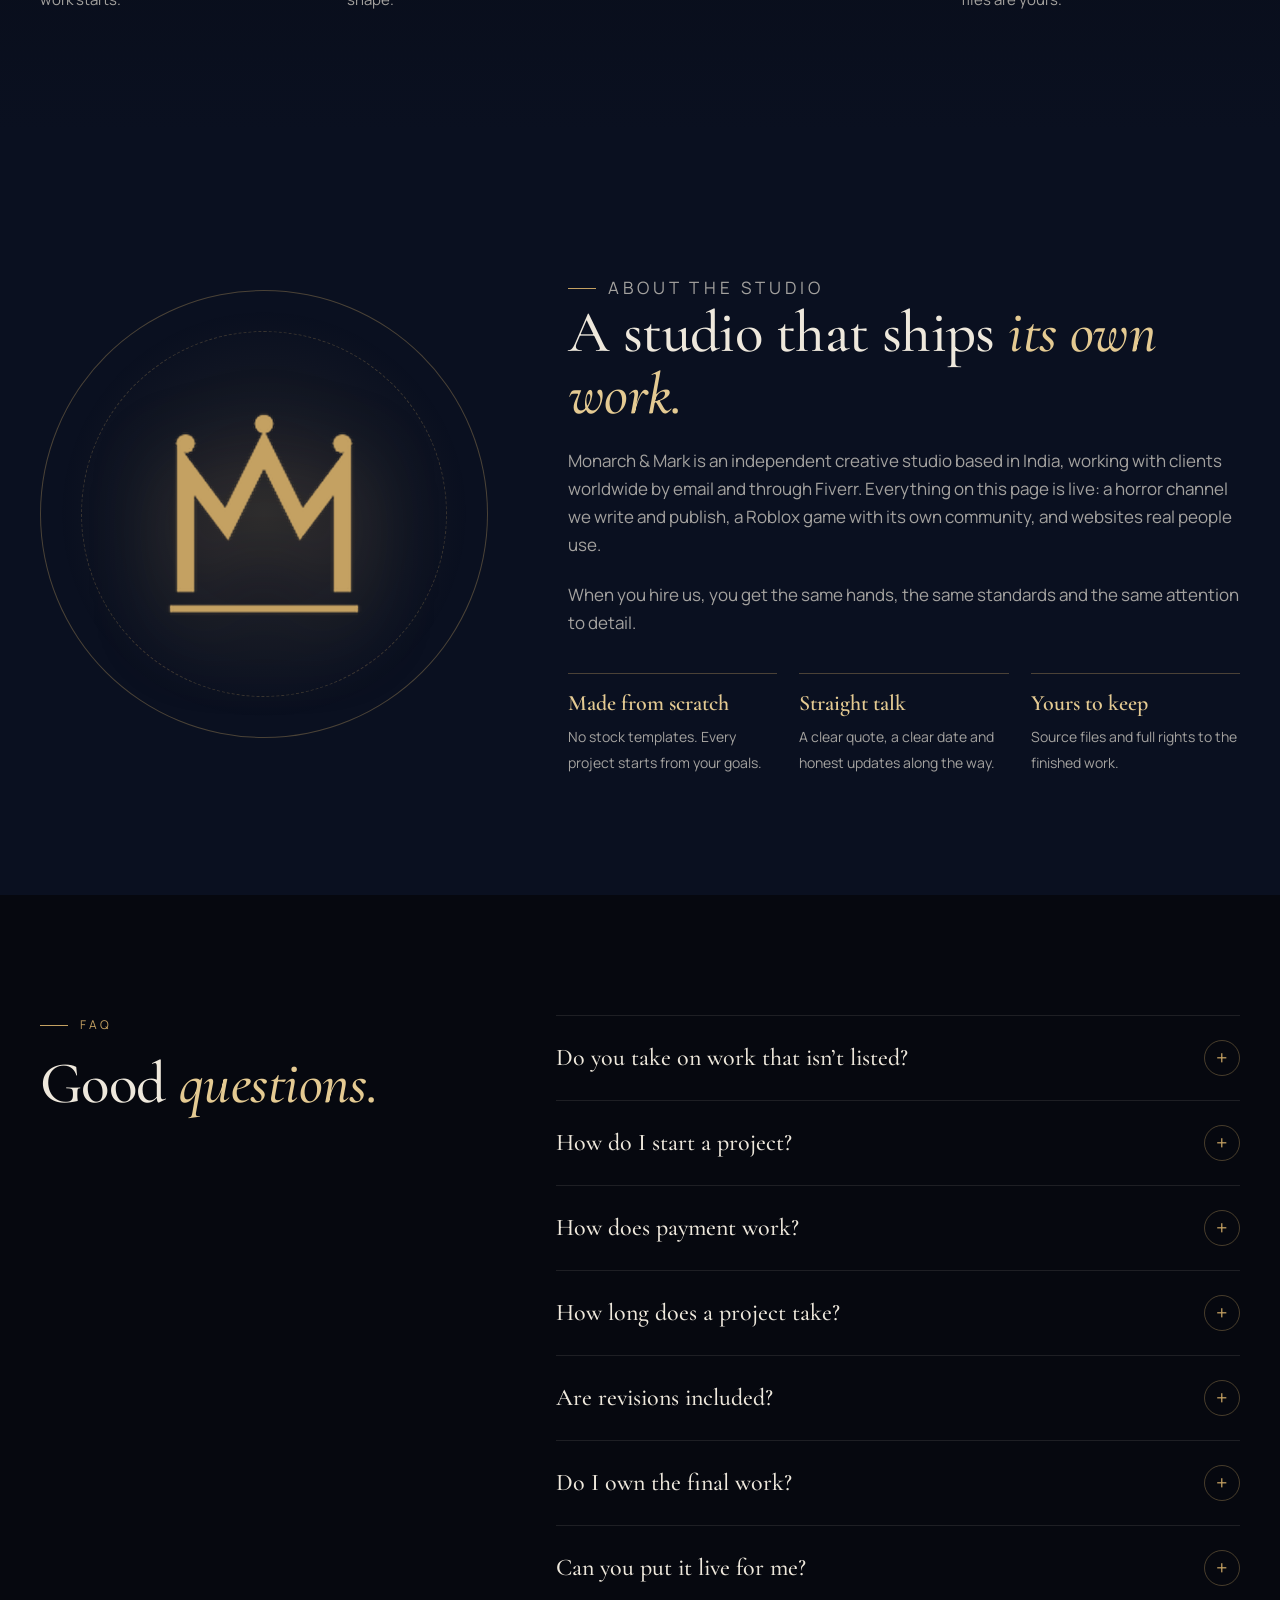
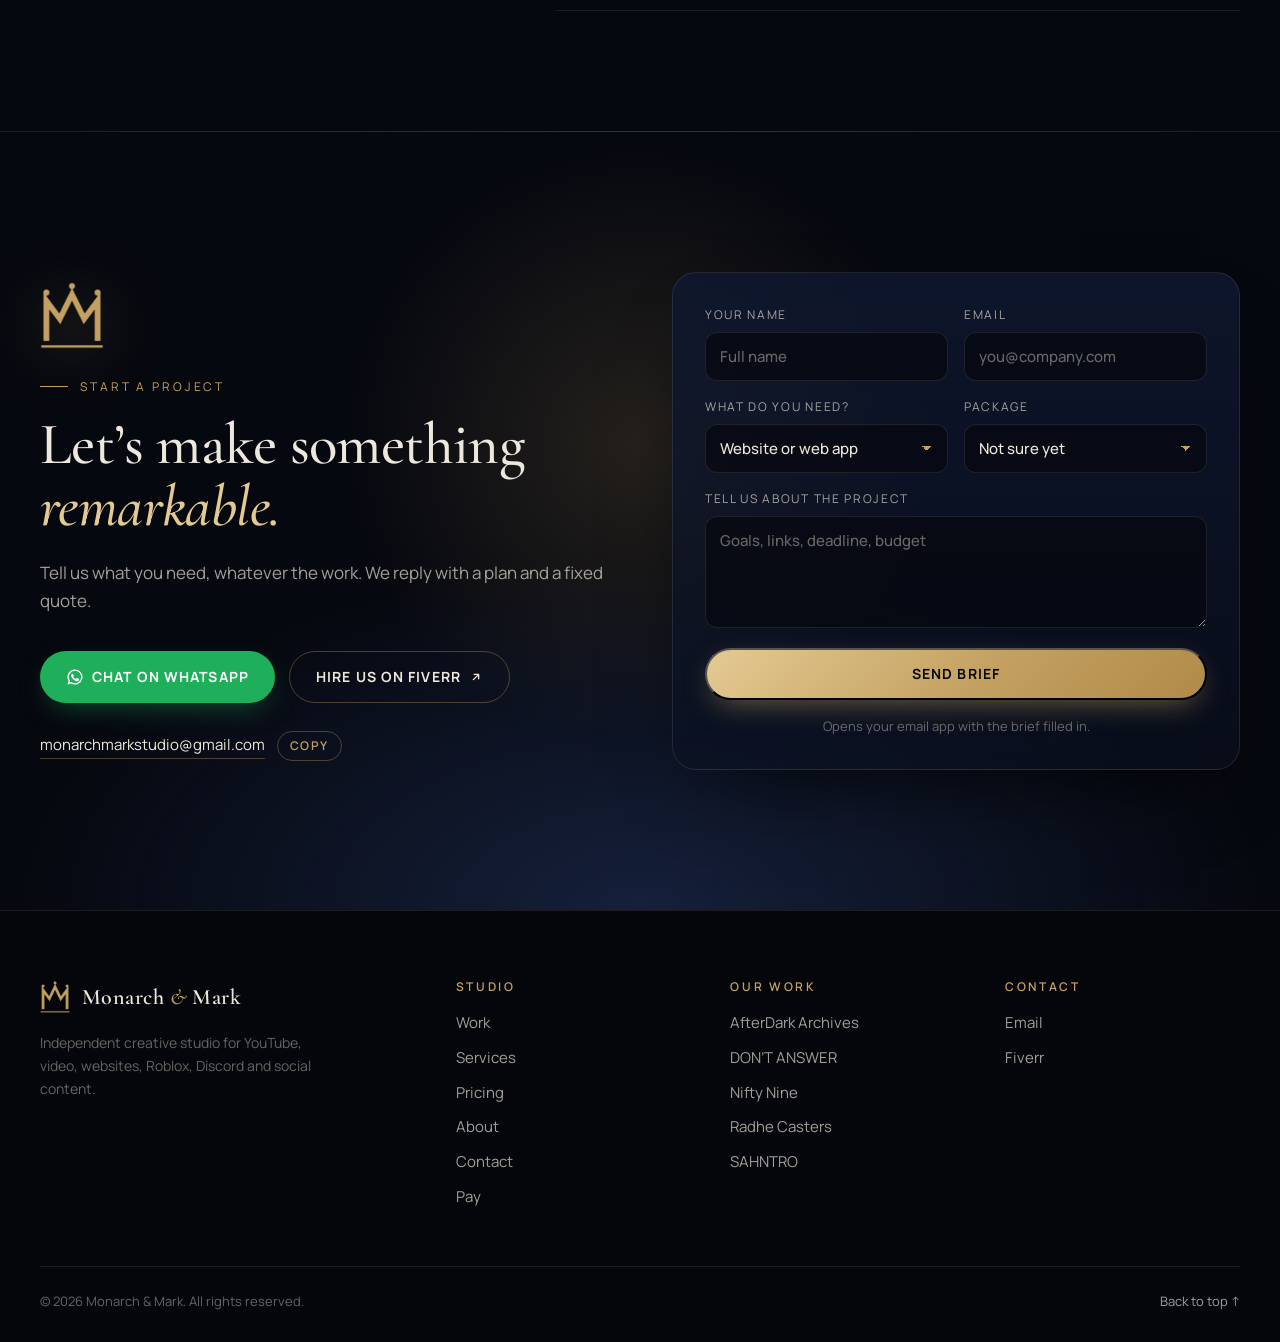
==== commit 1b06201f: "Launch countdown moved to today 2 Nov 8:00 AM IST; note 'Opening today at 8:00 AM.'; config.js?v=v7" ====
--- a/index.html
+++ b/index.html
@@ -19,7 +19,7 @@
 <link rel="preload" href="assets/fonts/Manrope-normal-400-700.woff2" as="font" type="font/woff2" crossorigin>
 <link rel="stylesheet" href="assets/fonts.css?v=hub1">
 <link rel="stylesheet" href="styles.css?v=v8">
-<script src="config.js?v=v6"></script>
+<script src="config.js?v=v7"></script>
 <script src="countdown.js?v=v8"></script>
 <script src="script.js?v=v9" defer></script>
 <link rel="stylesheet" href="fx.css?v=v8">
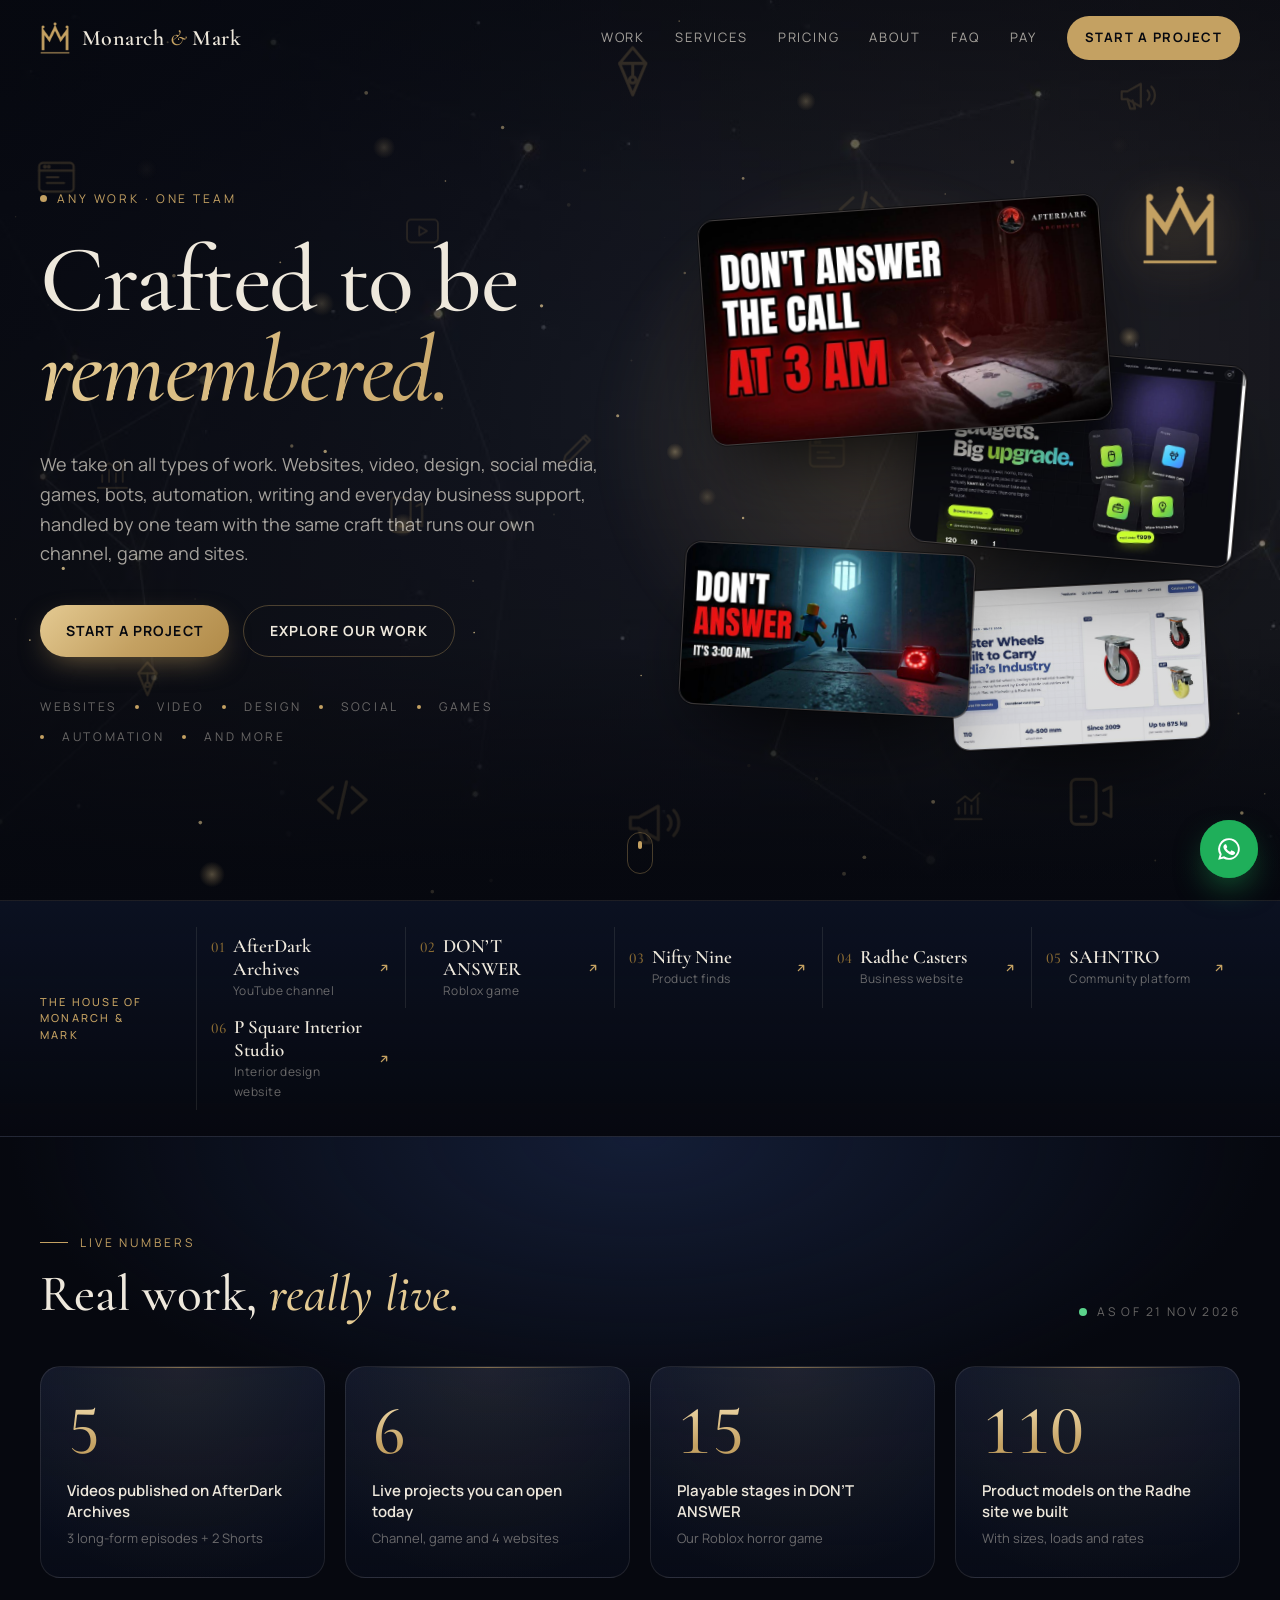
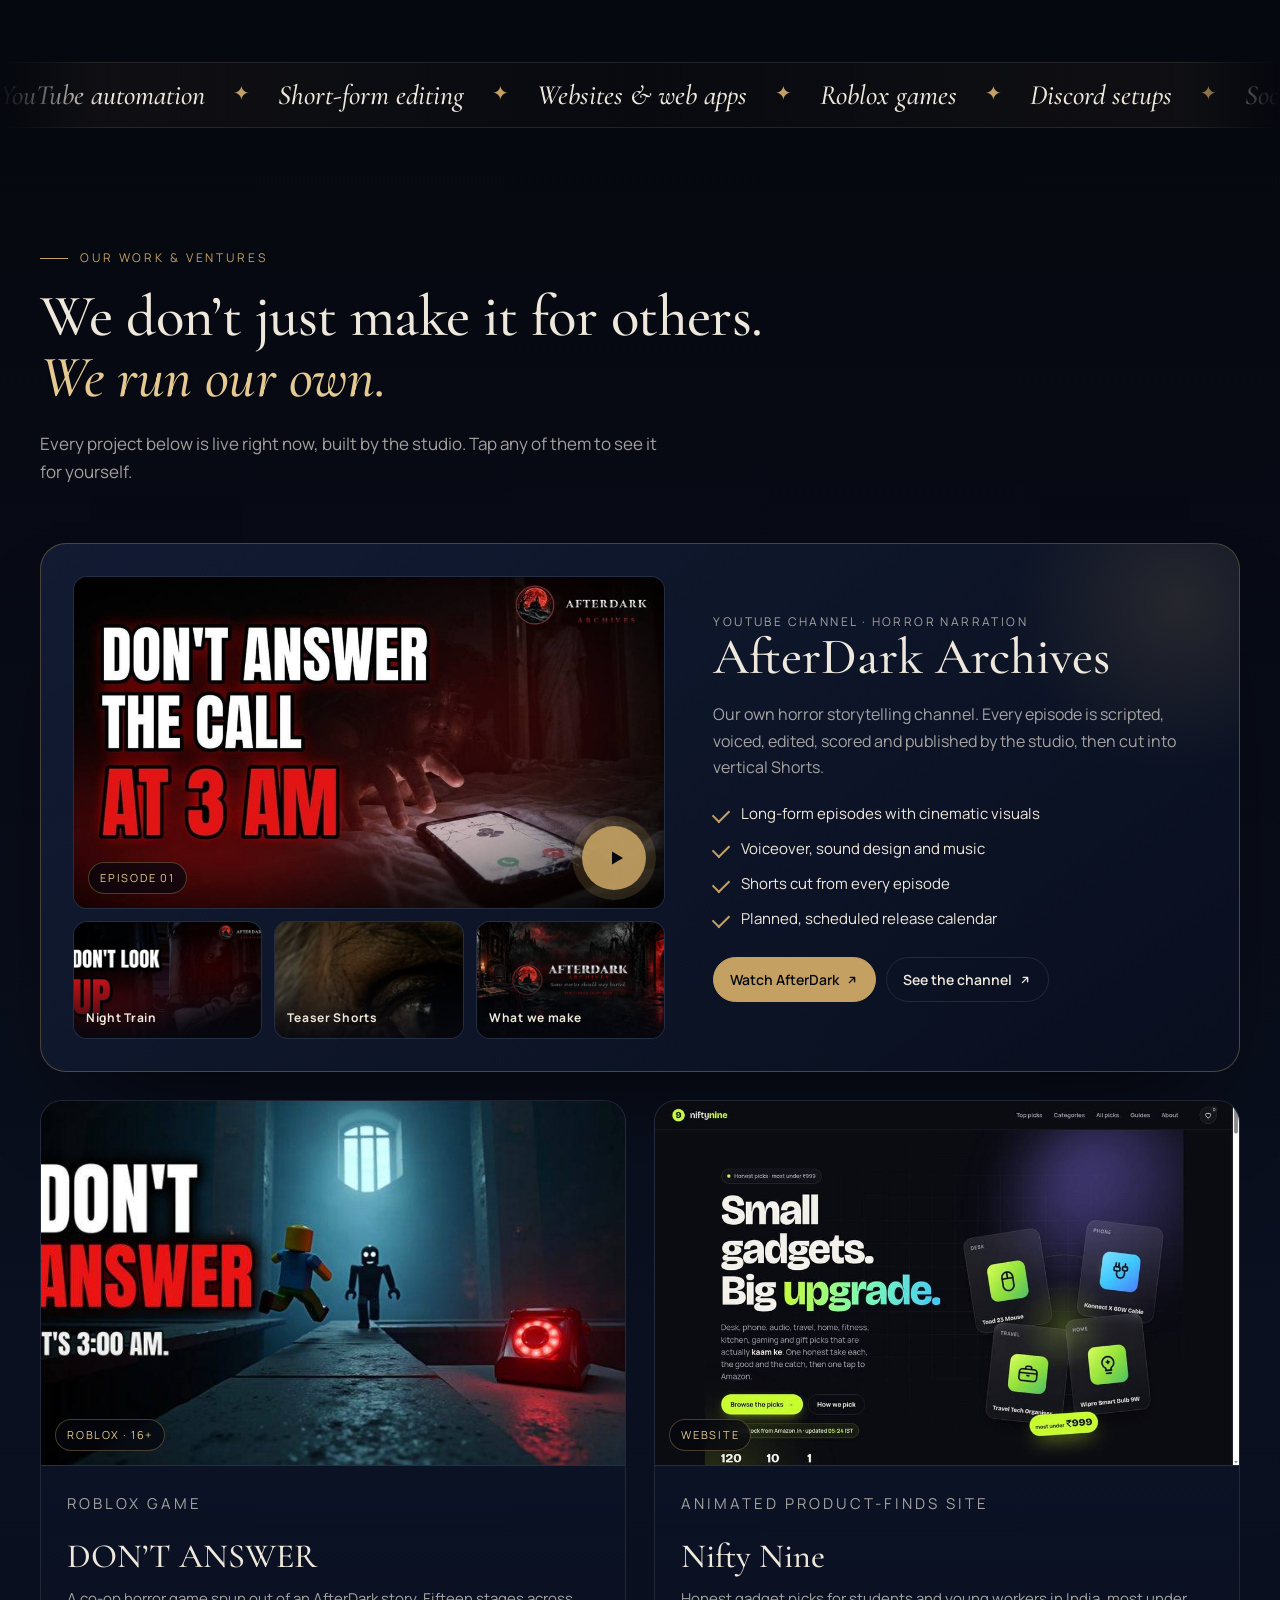
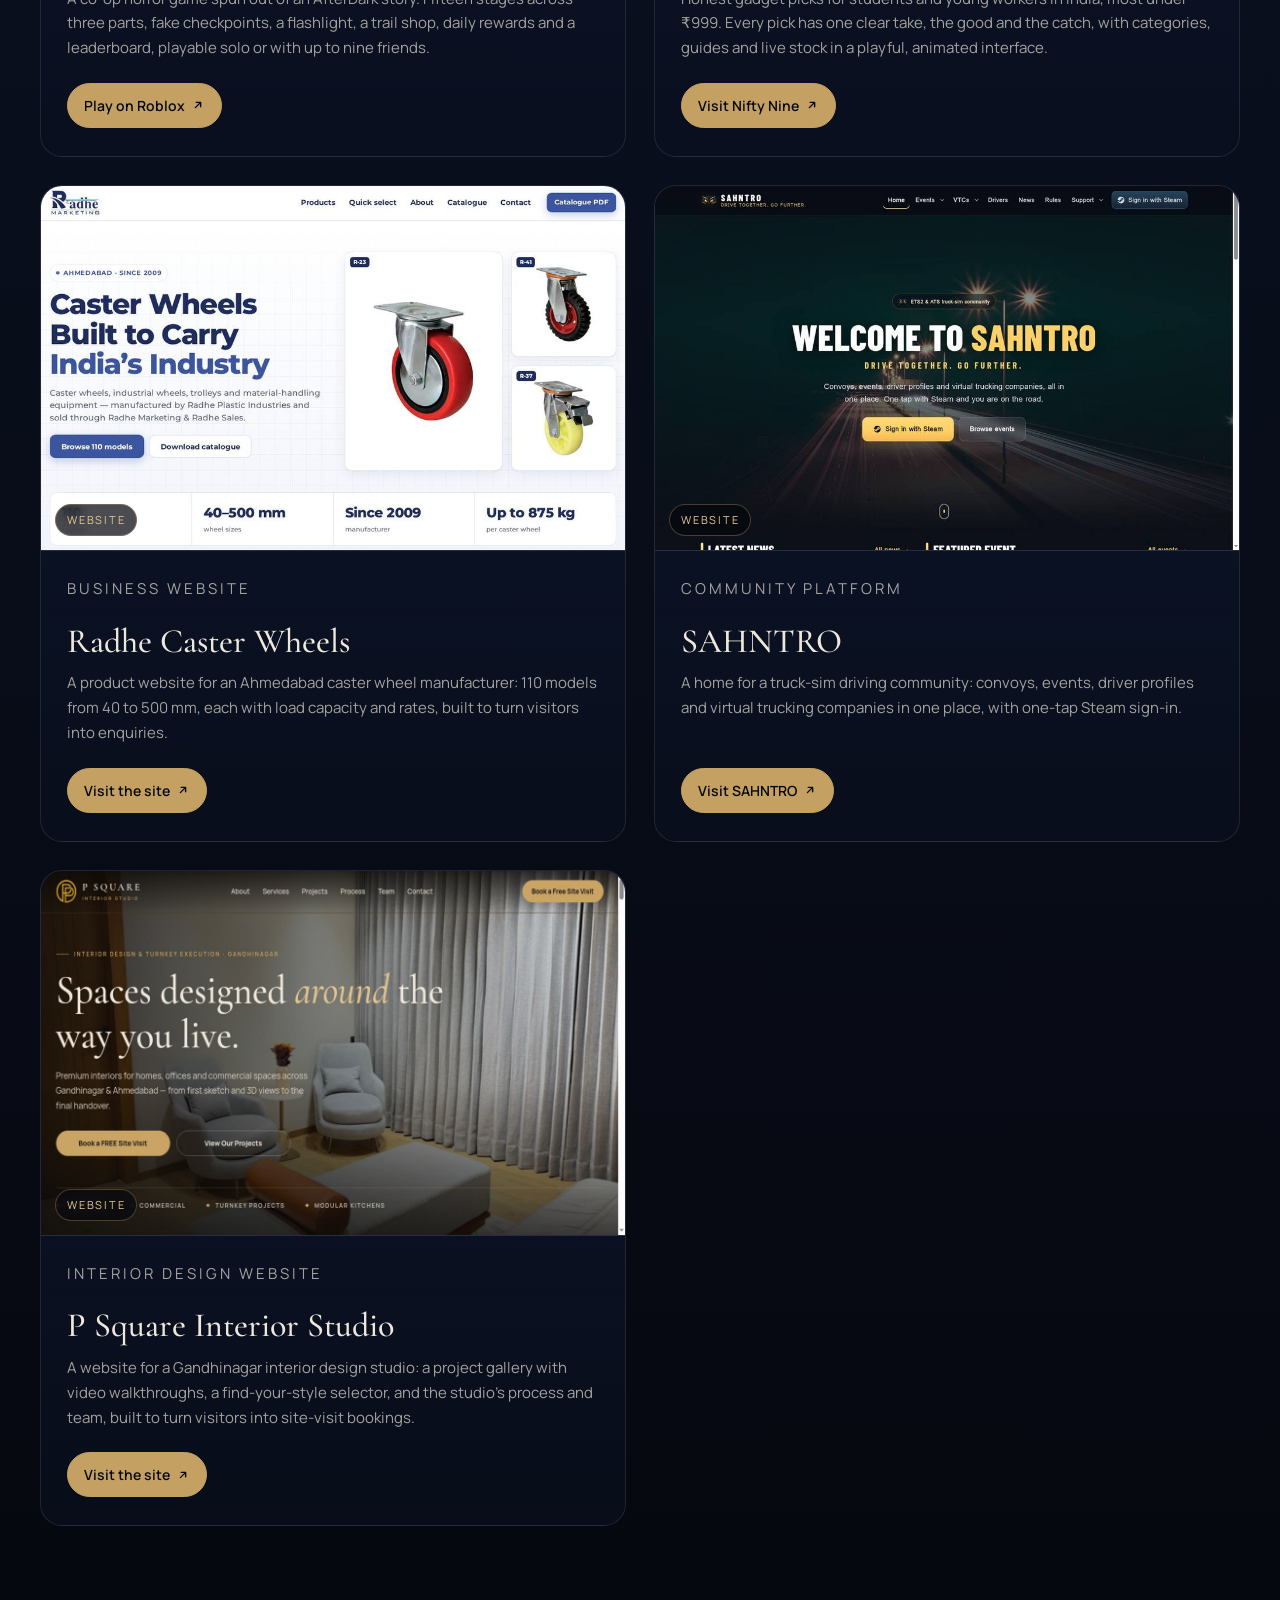
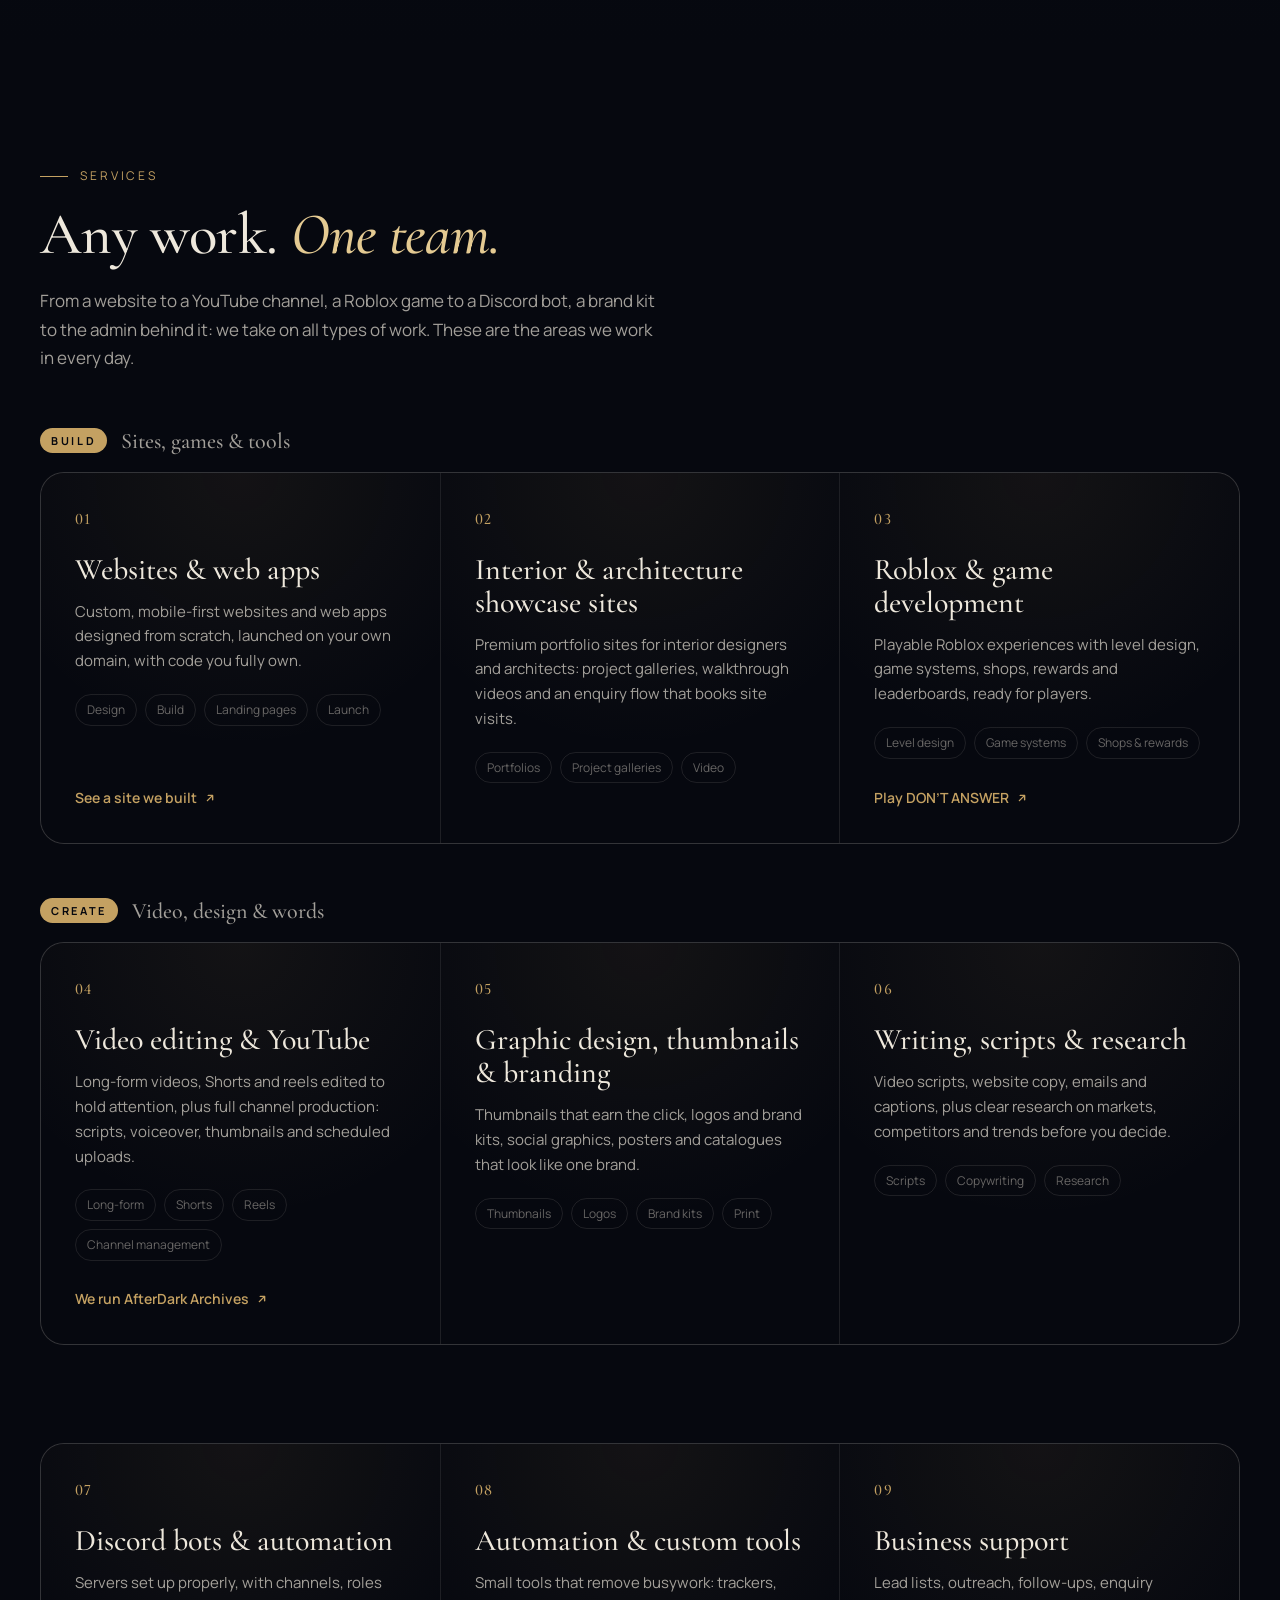
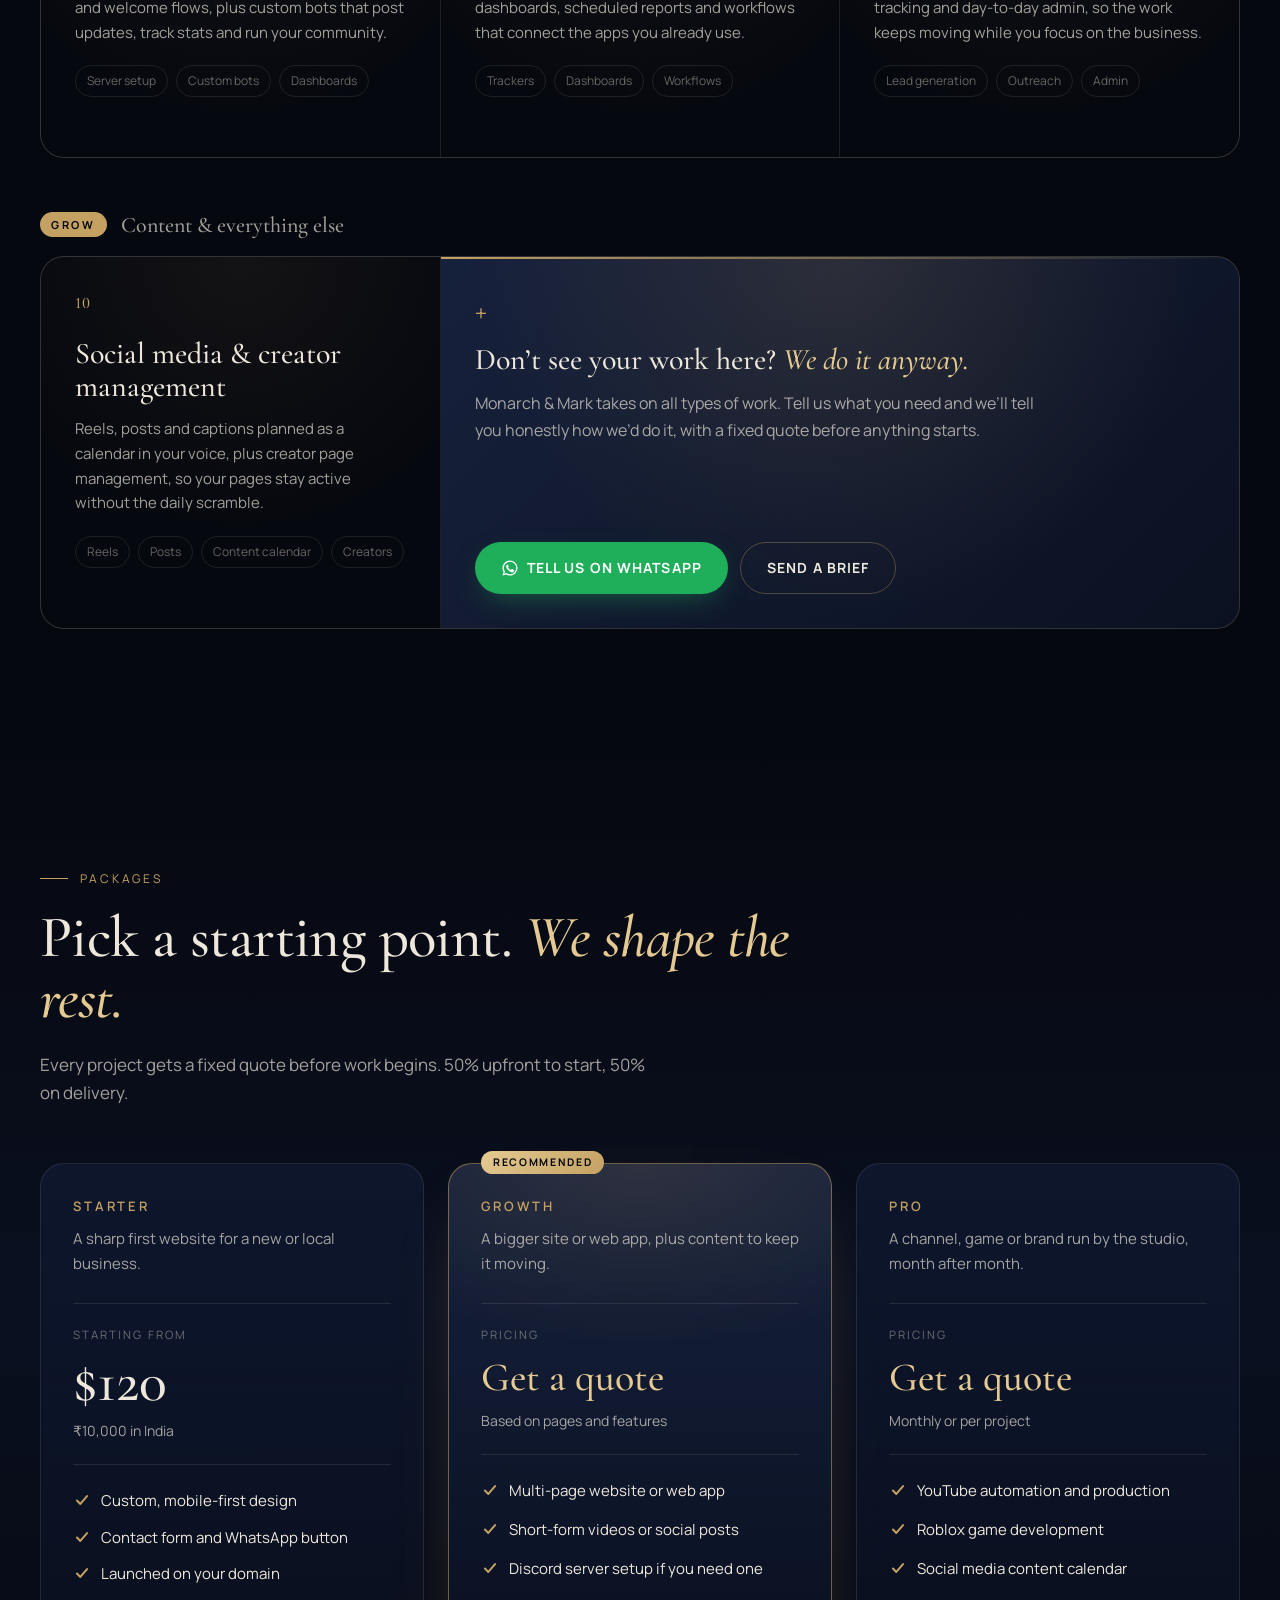
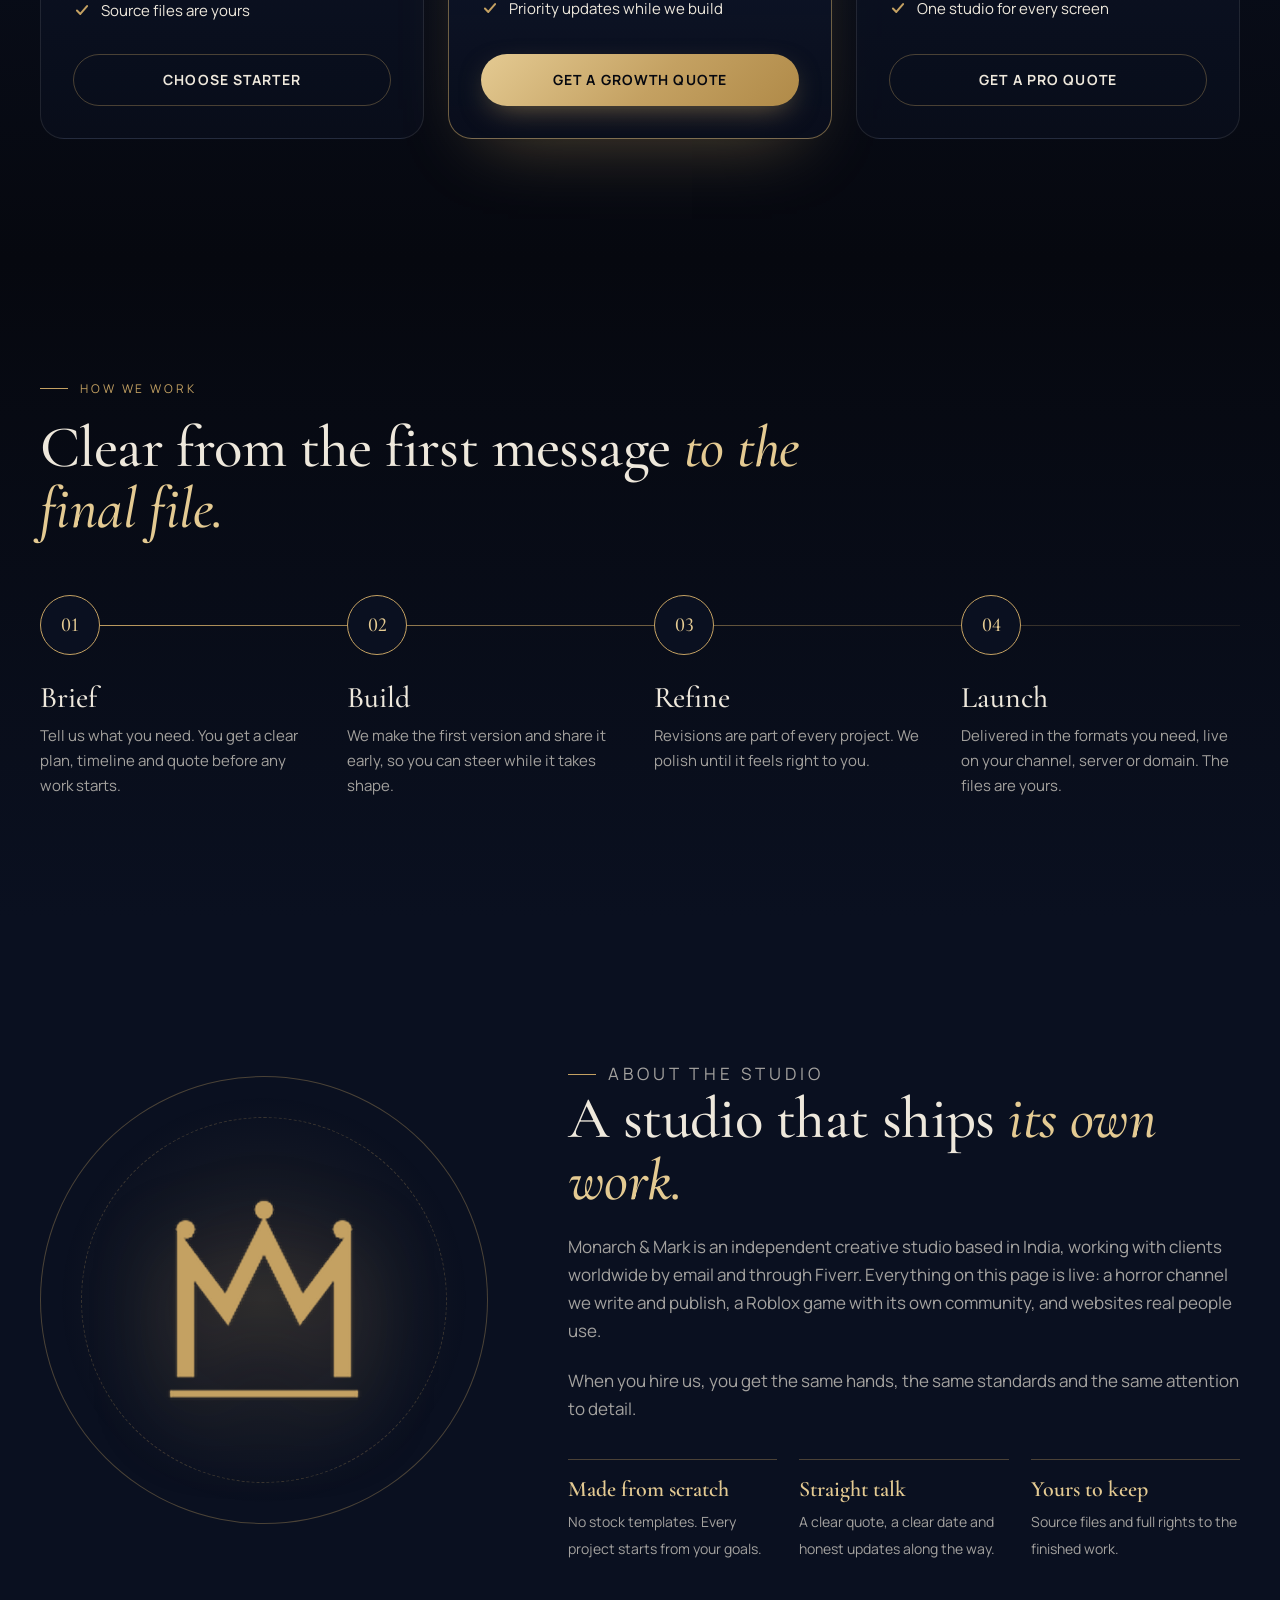
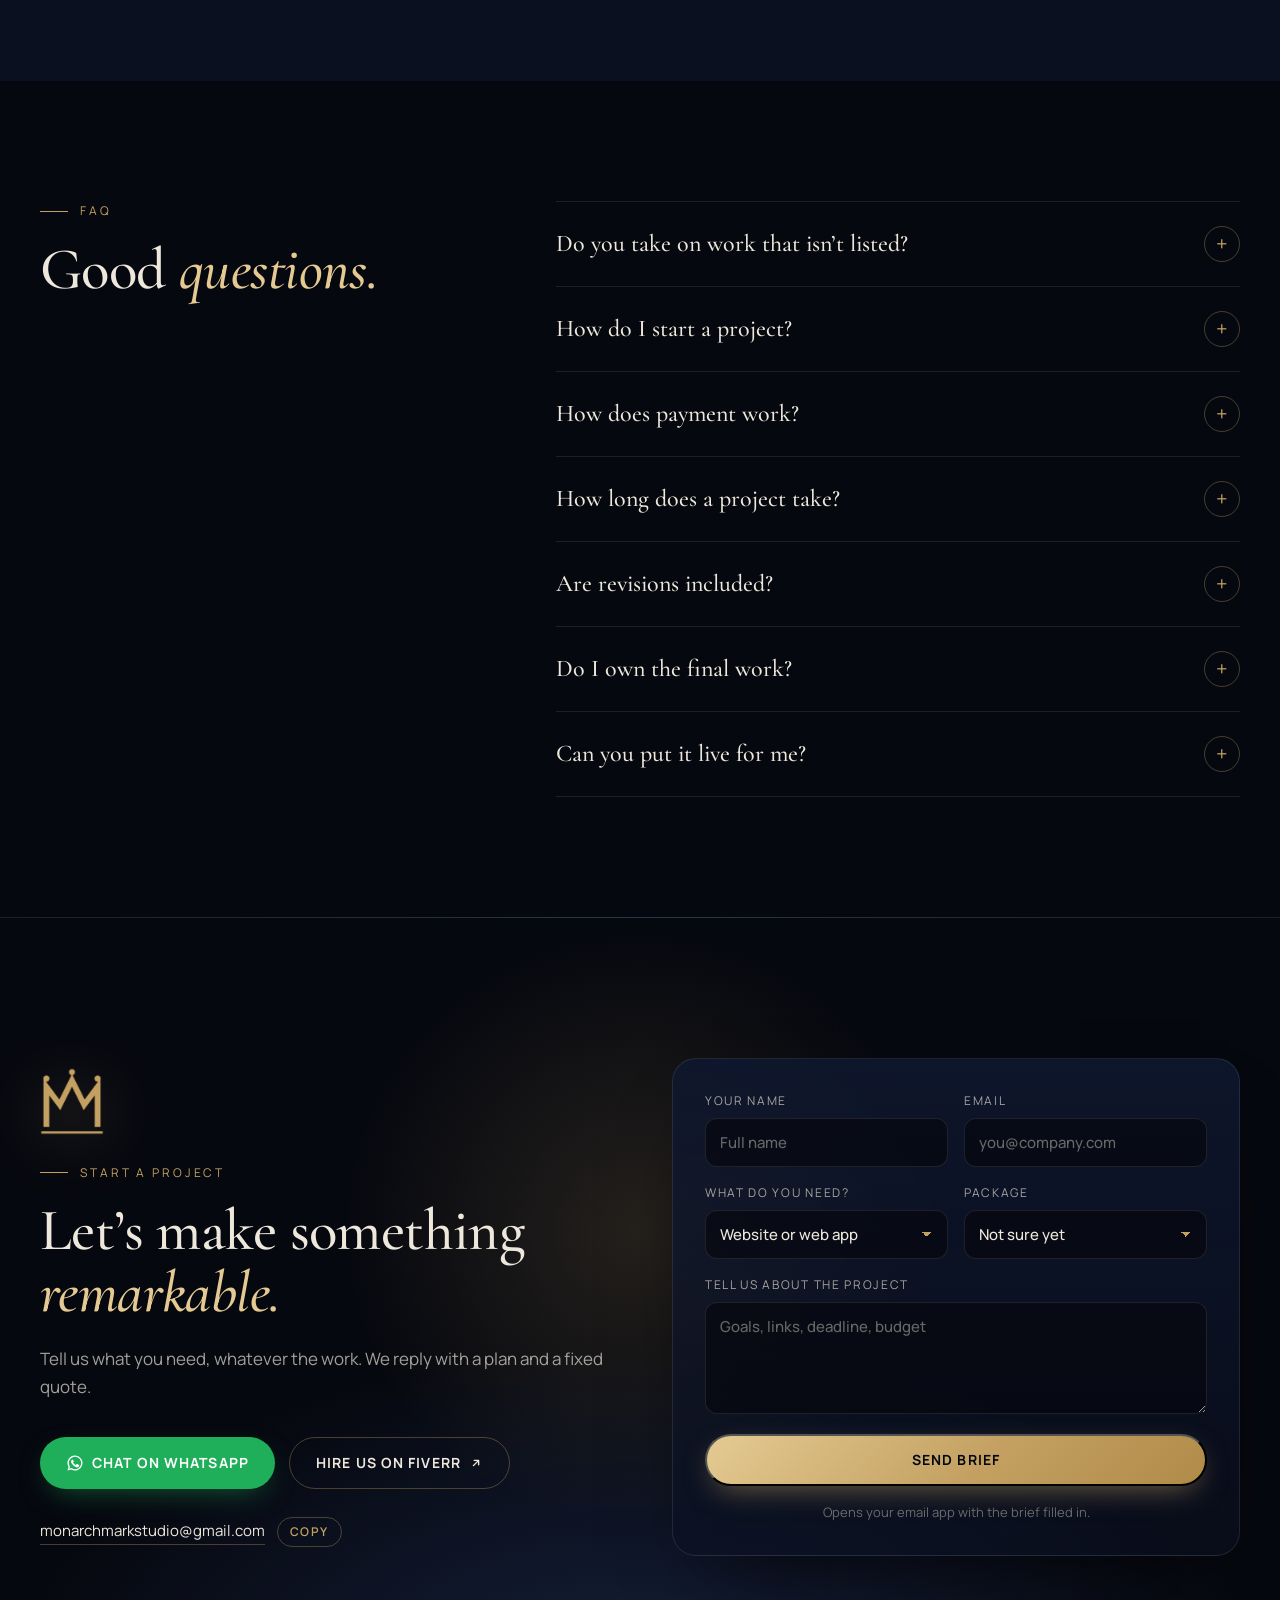
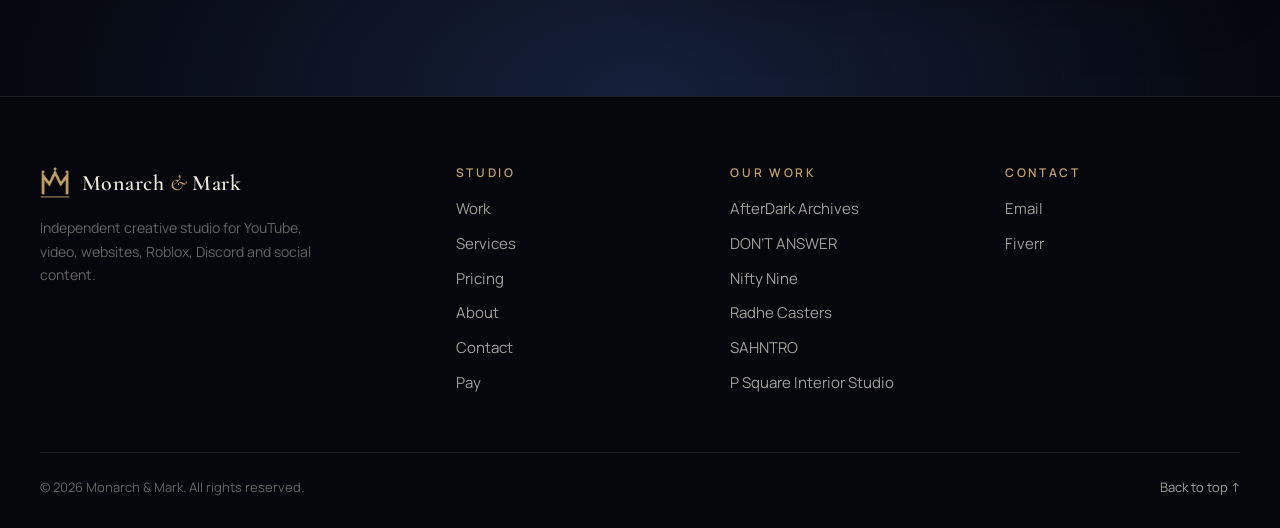
==== commit e11275c3: "Add P Square Interior Studio to house list, work grid and footer; update live-projects stat" ====
--- a/index.html
+++ b/index.html
@@ -116,6 +116,7 @@
       <li><a href="https://niftynine.sites.tab.bot/" target="_blank" rel="noopener"><span class="hn">03</span><span class="ht">Nifty Nine</span><span class="hk">Product finds</span><svg class="ar" viewBox="0 0 16 16" aria-hidden="true"><path d="M5 11 11 5M6 5h5v5" fill="none" stroke="currentColor" stroke-width="1.6" stroke-linecap="round" stroke-linejoin="round"/></svg></a></li>
       <li><a href="https://radhe-casters.vercel.app/" target="_blank" rel="noopener"><span class="hn">04</span><span class="ht">Radhe Casters</span><span class="hk">Business website</span><svg class="ar" viewBox="0 0 16 16" aria-hidden="true"><path d="M5 11 11 5M6 5h5v5" fill="none" stroke="currentColor" stroke-width="1.6" stroke-linecap="round" stroke-linejoin="round"/></svg></a></li>
       <li><a href="https://sahntro.sites.tab.bot/" target="_blank" rel="noopener"><span class="hn">05</span><span class="ht">SAHNTRO</span><span class="hk">Community platform</span><svg class="ar" viewBox="0 0 16 16" aria-hidden="true"><path d="M5 11 11 5M6 5h5v5" fill="none" stroke="currentColor" stroke-width="1.6" stroke-linecap="round" stroke-linejoin="round"/></svg></a></li>
+      <li><a href="https://www.psquareinteriorstudio.in/" target="_blank" rel="noopener"><span class="hn">06</span><span class="ht">P Square Interior Studio</span><span class="hk">Interior design website</span><svg class="ar" viewBox="0 0 16 16" aria-hidden="true"><path d="M5 11 11 5M6 5h5v5" fill="none" stroke="currentColor" stroke-width="1.6" stroke-linecap="round" stroke-linejoin="round"/></svg></a></li>
     </ul>
   </div>
 </section>
@@ -125,11 +126,11 @@
     <header class="stats-head reveal">
       <p class="kicker">Live numbers</p>
       <h2 id="stats-title">Real work, <em>really live.</em></h2>
-      <p class="stats-asof">As of 30 Oct 2026</p>
+      <p class="stats-asof">As of 21 Nov 2026</p>
     </header>
     <ul class="stat-grid">
       <li class="stat reveal"><span class="stat-n" data-count="5">5</span><span class="stat-l">Videos published on AfterDark Archives</span><span class="stat-s">3 long-form episodes + 2 Shorts</span></li>
-      <li class="stat reveal"><span class="stat-n" data-count="5">5</span><span class="stat-l">Live projects you can open today</span><span class="stat-s">Channel, game and 3 websites</span></li>
+      <li class="stat reveal"><span class="stat-n" data-count="6">6</span><span class="stat-l">Live projects you can open today</span><span class="stat-s">Channel, game and 4 websites</span></li>
       <li class="stat reveal"><span class="stat-n" data-count="15">15</span><span class="stat-l">Playable stages in DON&rsquo;T ANSWER</span><span class="stat-s">Our Roblox horror game</span></li>
       <li class="stat reveal"><span class="stat-n" data-count="110">110</span><span class="stat-l">Product models on the Radhe site we built</span><span class="stat-s">With sizes, loads and rates</span></li>
     </ul>
@@ -244,6 +245,19 @@
           <div class="links"><a class="lk lk-gold" href="https://sahntro.sites.tab.bot/" target="_blank" rel="noopener">Visit SAHNTRO<svg class="ar" viewBox="0 0 16 16" aria-hidden="true"><path d="M5 11 11 5M6 5h5v5" fill="none" stroke="currentColor" stroke-width="1.6" stroke-linecap="round" stroke-linejoin="round"/></svg></a></div>
         </div>
       </article>
+
+      <article class="card reveal" aria-labelledby="ps-title">
+        <a class="media" href="https://www.psquareinteriorstudio.in/" target="_blank" rel="noopener" aria-label="Visit the P Square Interior Studio website">
+          <img src="assets/work/psquare.jpg" alt="Screenshot of the P Square Interior Studio home page" width="1200" height="750" loading="lazy">
+          <span class="media-tag">Website</span>
+        </a>
+        <div class="card-body">
+          <p class="tag">Interior design website</p>
+          <h3 id="ps-title">P Square Interior Studio</h3>
+          <p>A website for a Gandhinagar interior design studio: a project gallery with video walkthroughs, a find-your-style selector, and the studio's process and team, built to turn visitors into site-visit bookings.</p>
+          <div class="links"><a class="lk lk-gold" href="https://www.psquareinteriorstudio.in/" target="_blank" rel="noopener">Visit the site<svg class="ar" viewBox="0 0 16 16" aria-hidden="true"><path d="M5 11 11 5M6 5h5v5" fill="none" stroke="currentColor" stroke-width="1.6" stroke-linecap="round" stroke-linejoin="round"/></svg></a></div>
+        </div>
+      </article>
     </div>
   </div>
 </section>
@@ -470,7 +484,7 @@
     </nav>
     <nav class="foot-col" aria-label="Our work">
       <h2>Our work</h2>
-      <a href="https://afterdark-archives.sites.tab.bot/" target="_blank" rel="noopener">AfterDark Archives</a><a href="https://www.roblox.com/games/91110462194238" target="_blank" rel="noopener">DON&rsquo;T ANSWER</a><a href="https://niftynine.sites.tab.bot/" target="_blank" rel="noopener">Nifty Nine</a><a href="https://radhe-casters.vercel.app/" target="_blank" rel="noopener">Radhe Casters</a><a href="https://sahntro.sites.tab.bot/" target="_blank" rel="noopener">SAHNTRO</a>
+      <a href="https://afterdark-archives.sites.tab.bot/" target="_blank" rel="noopener">AfterDark Archives</a><a href="https://www.roblox.com/games/91110462194238" target="_blank" rel="noopener">DON&rsquo;T ANSWER</a><a href="https://niftynine.sites.tab.bot/" target="_blank" rel="noopener">Nifty Nine</a><a href="https://radhe-casters.vercel.app/" target="_blank" rel="noopener">Radhe Casters</a><a href="https://sahntro.sites.tab.bot/" target="_blank" rel="noopener">SAHNTRO</a><a href="https://www.psquareinteriorstudio.in/" target="_blank" rel="noopener">P Square Interior Studio</a>
     </nav>
     <nav class="foot-col" aria-label="Contact">
       <h2>Contact</h2>
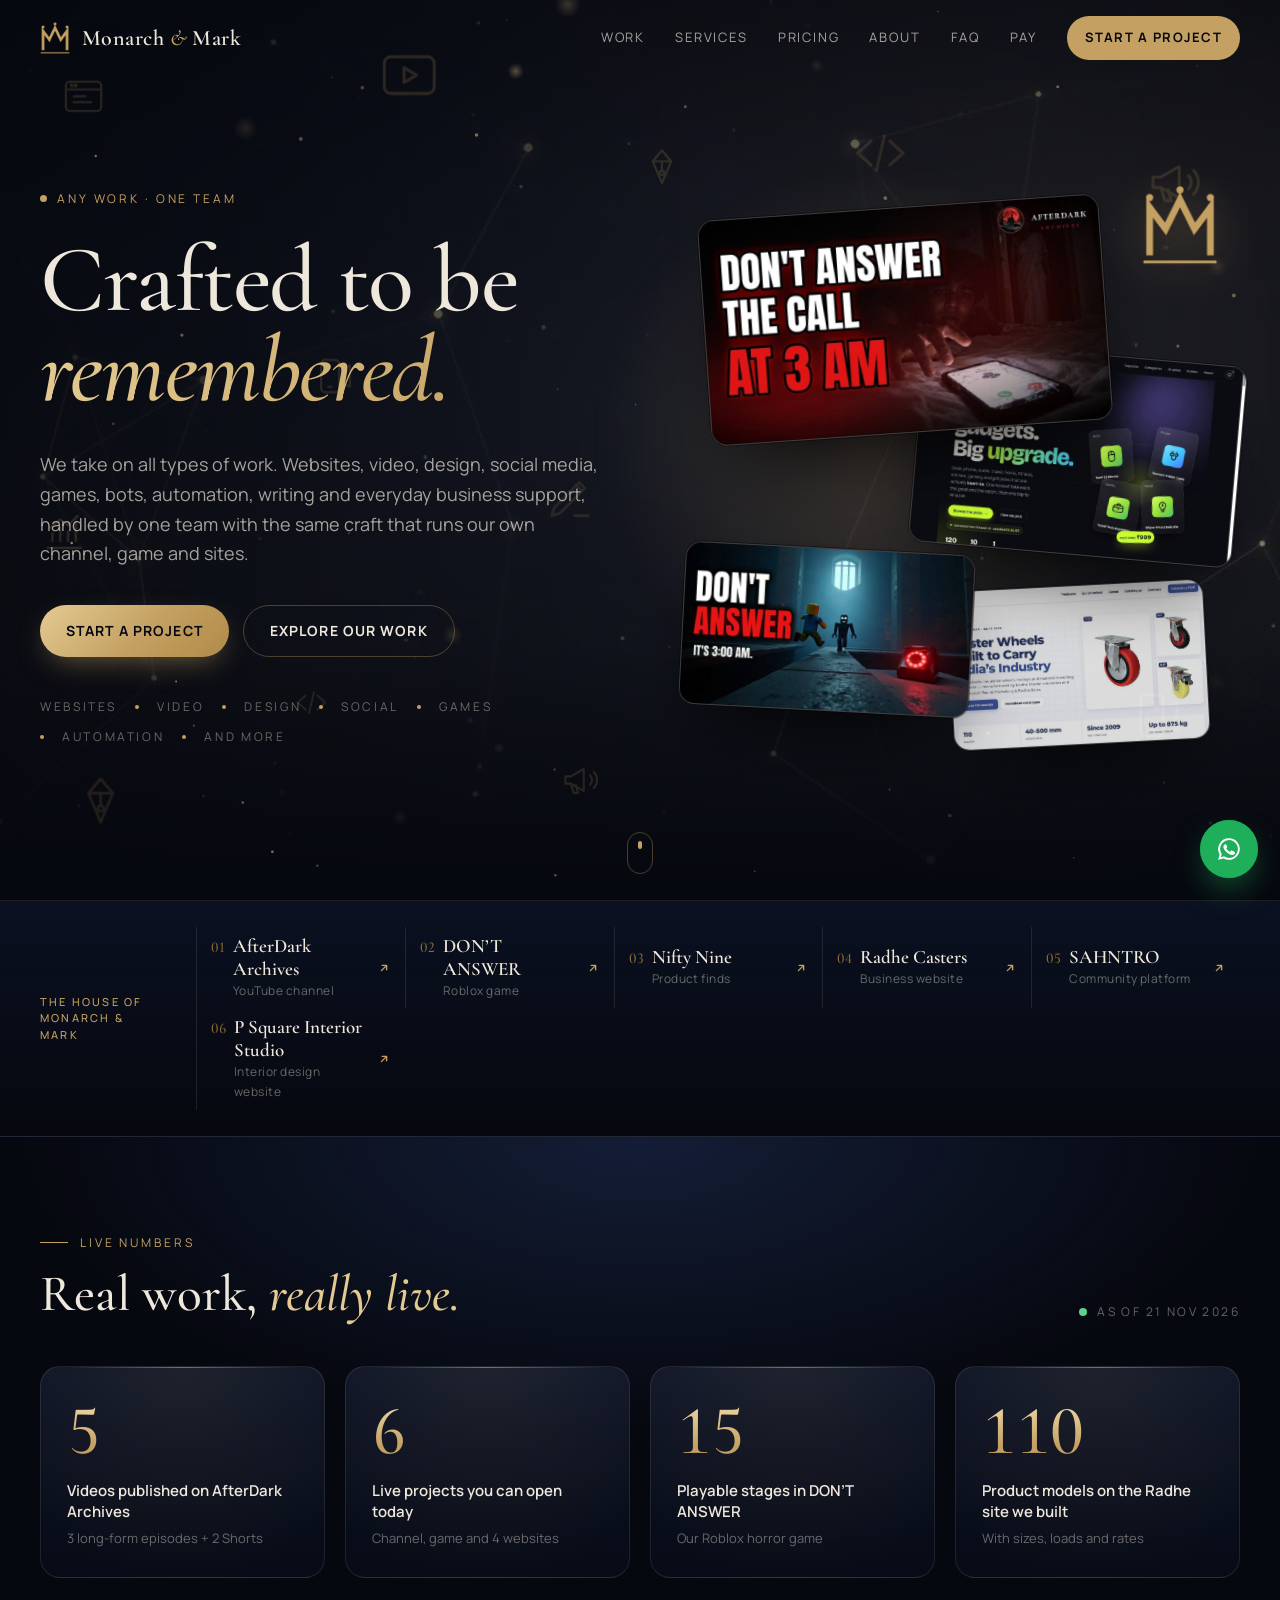
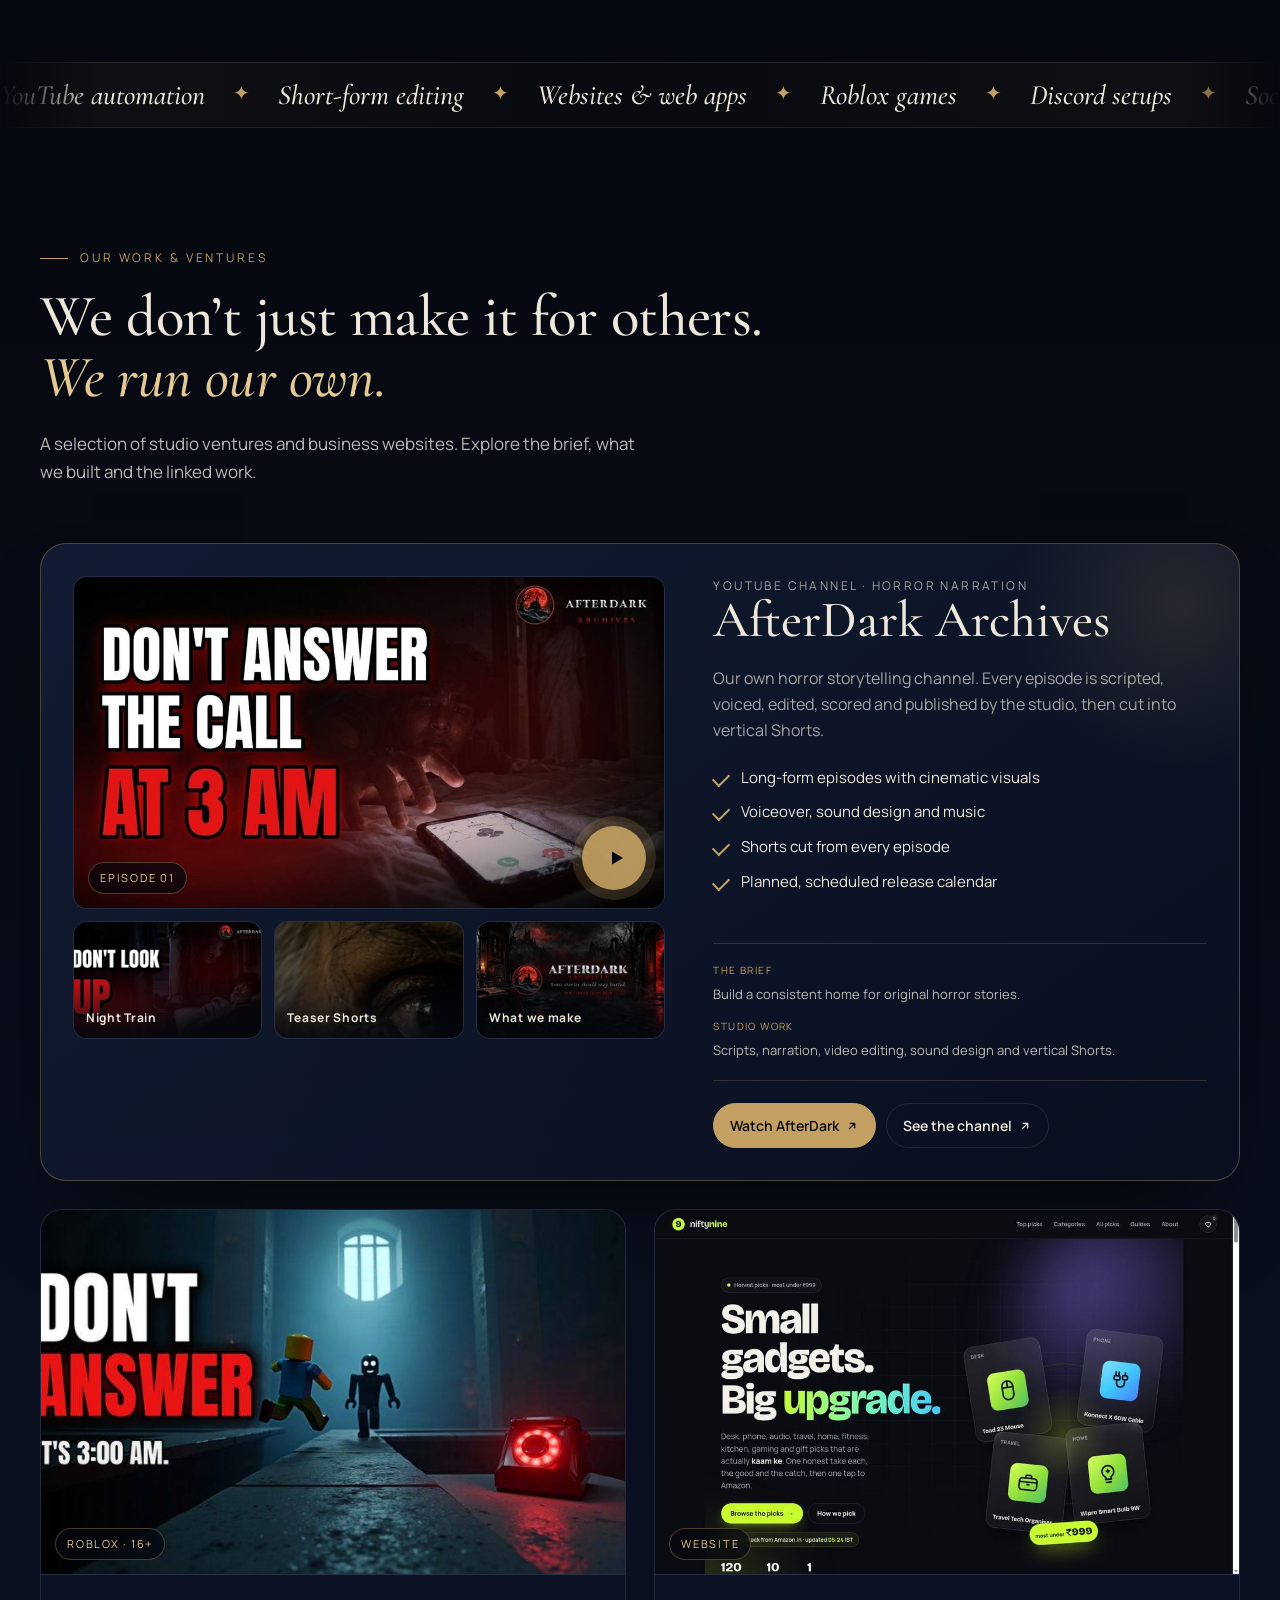
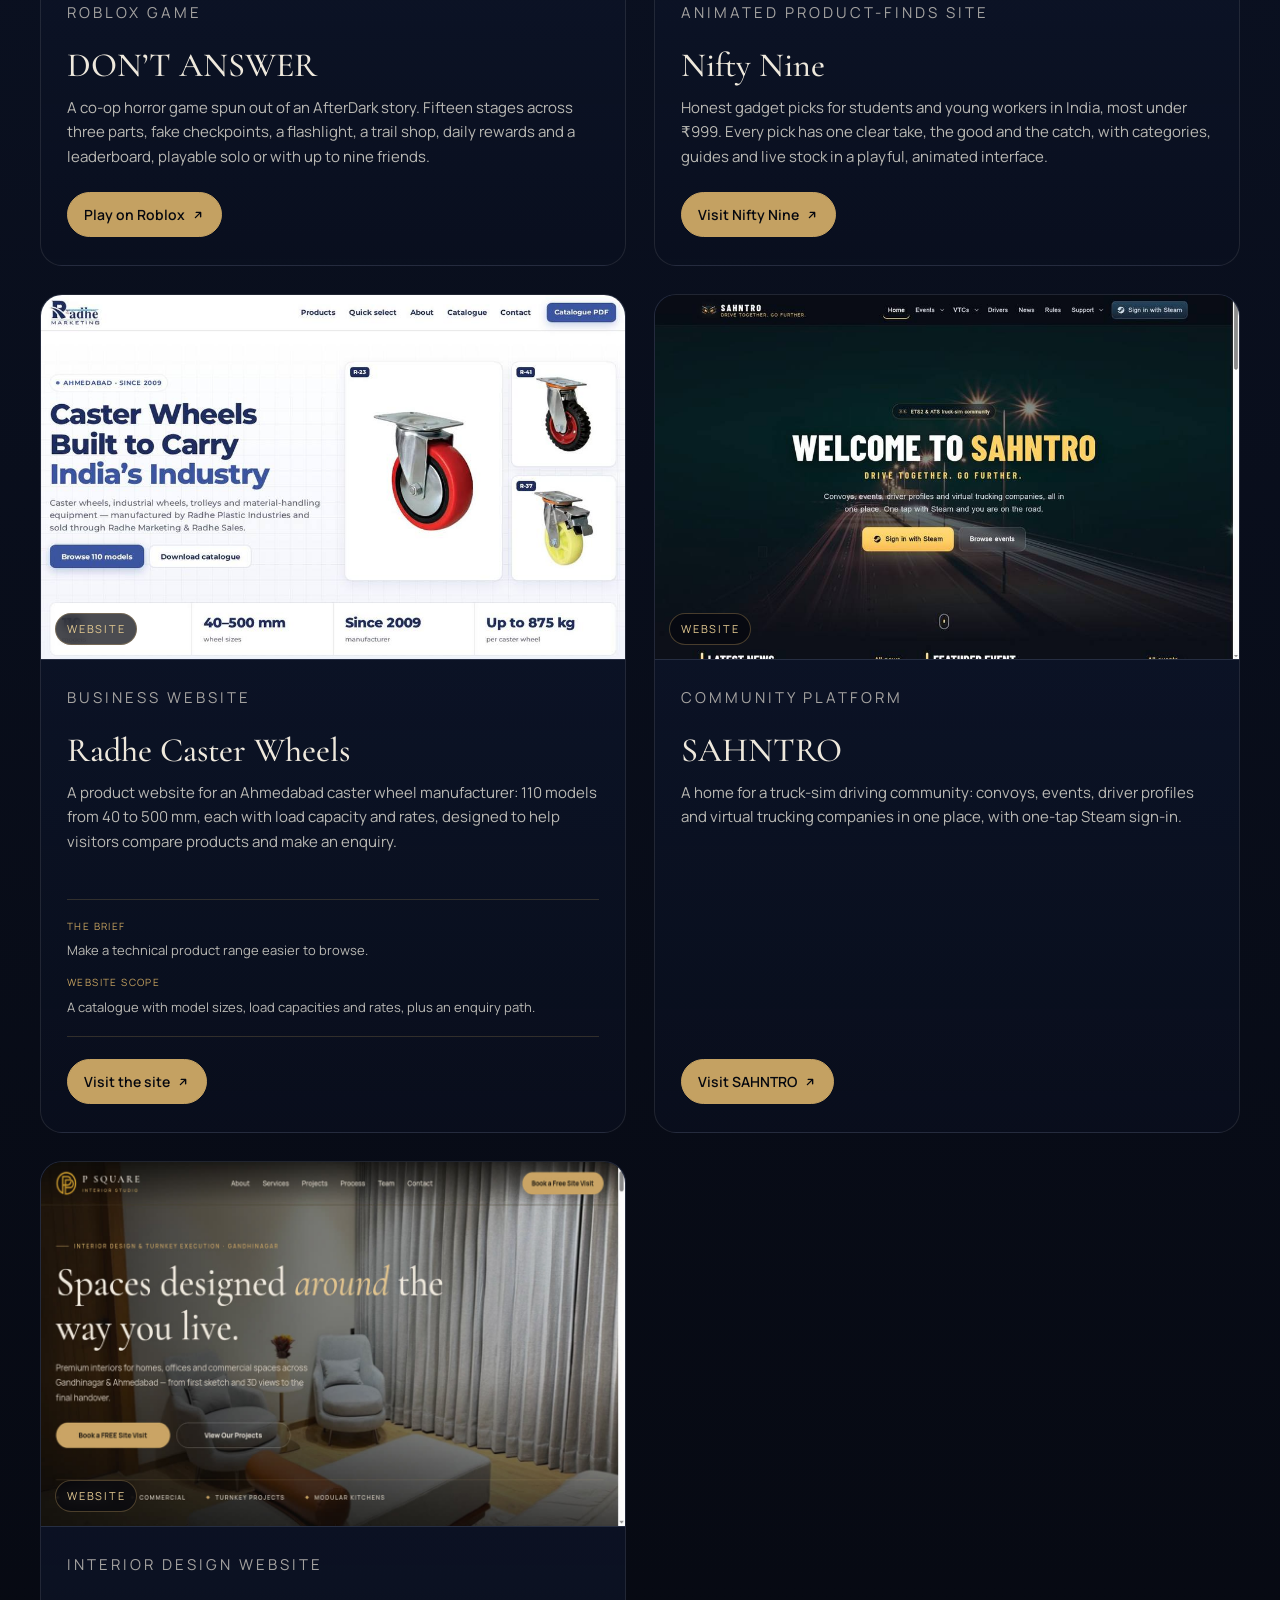
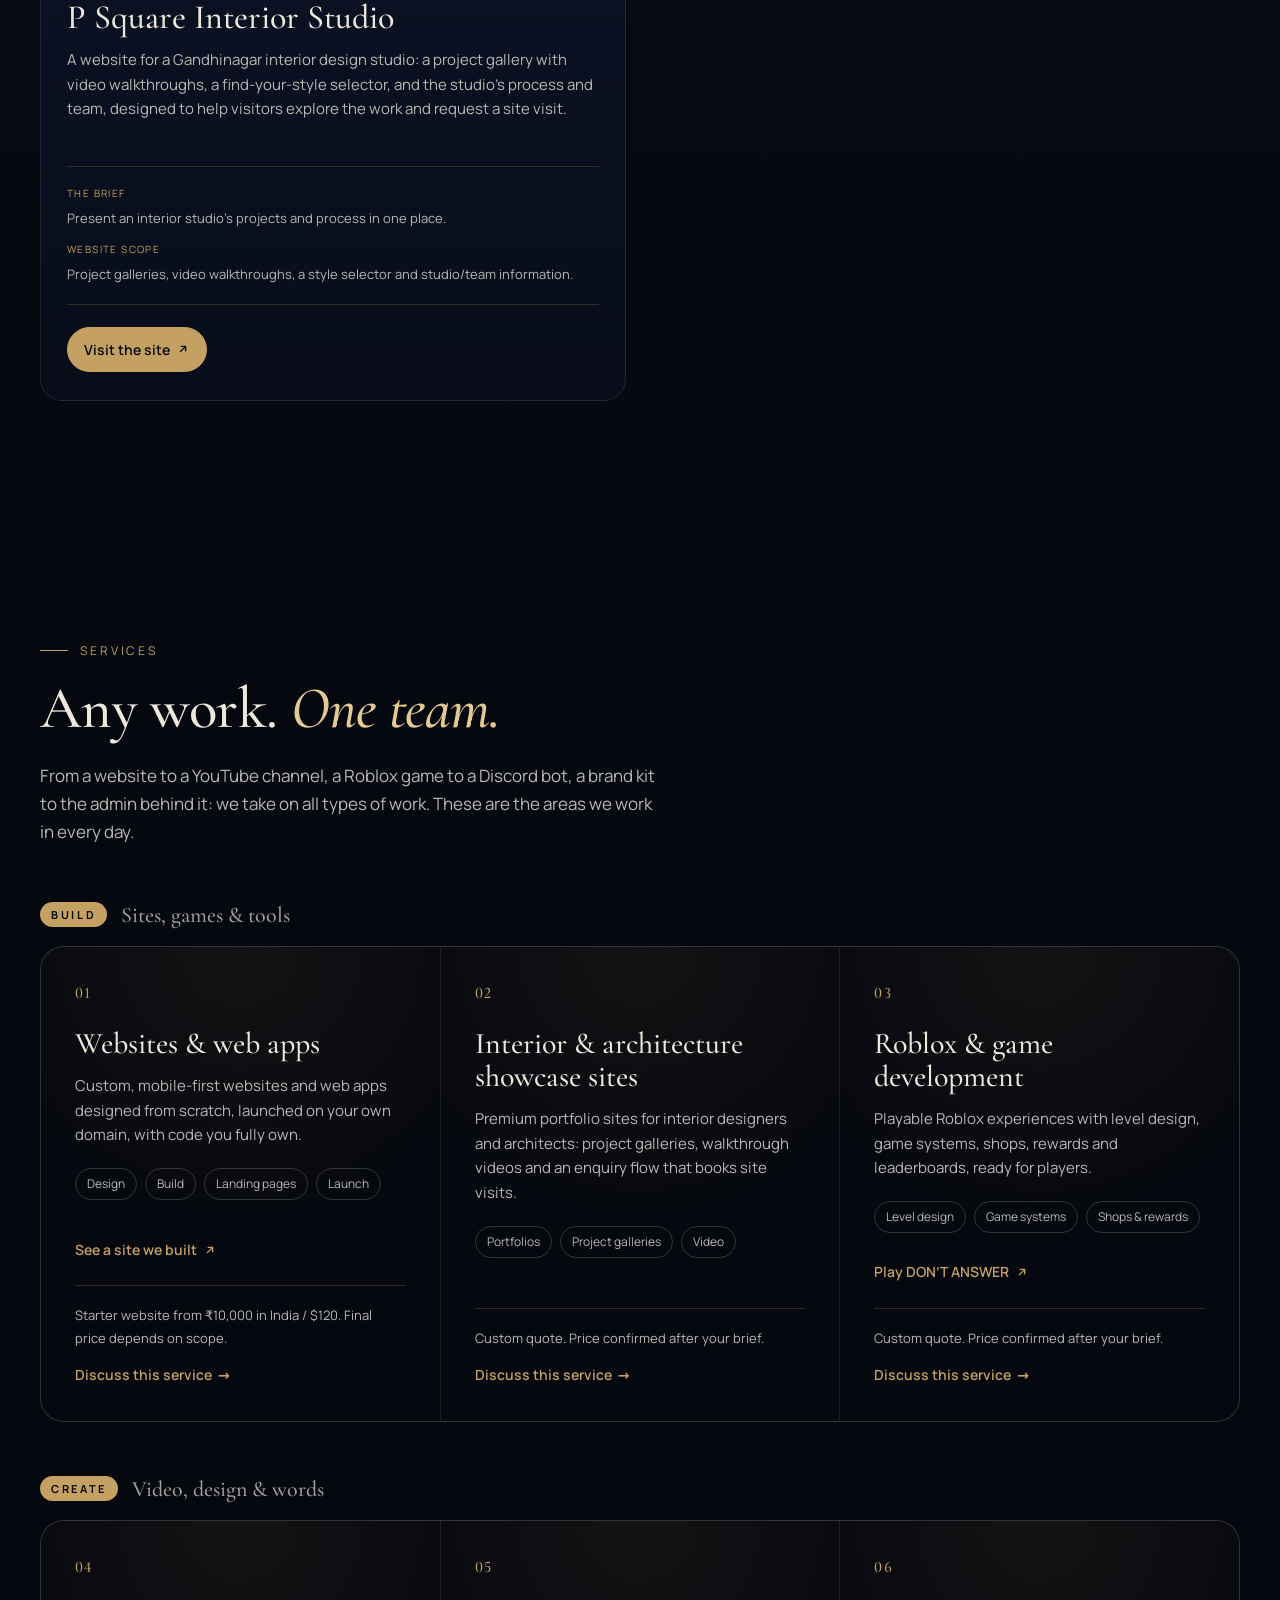
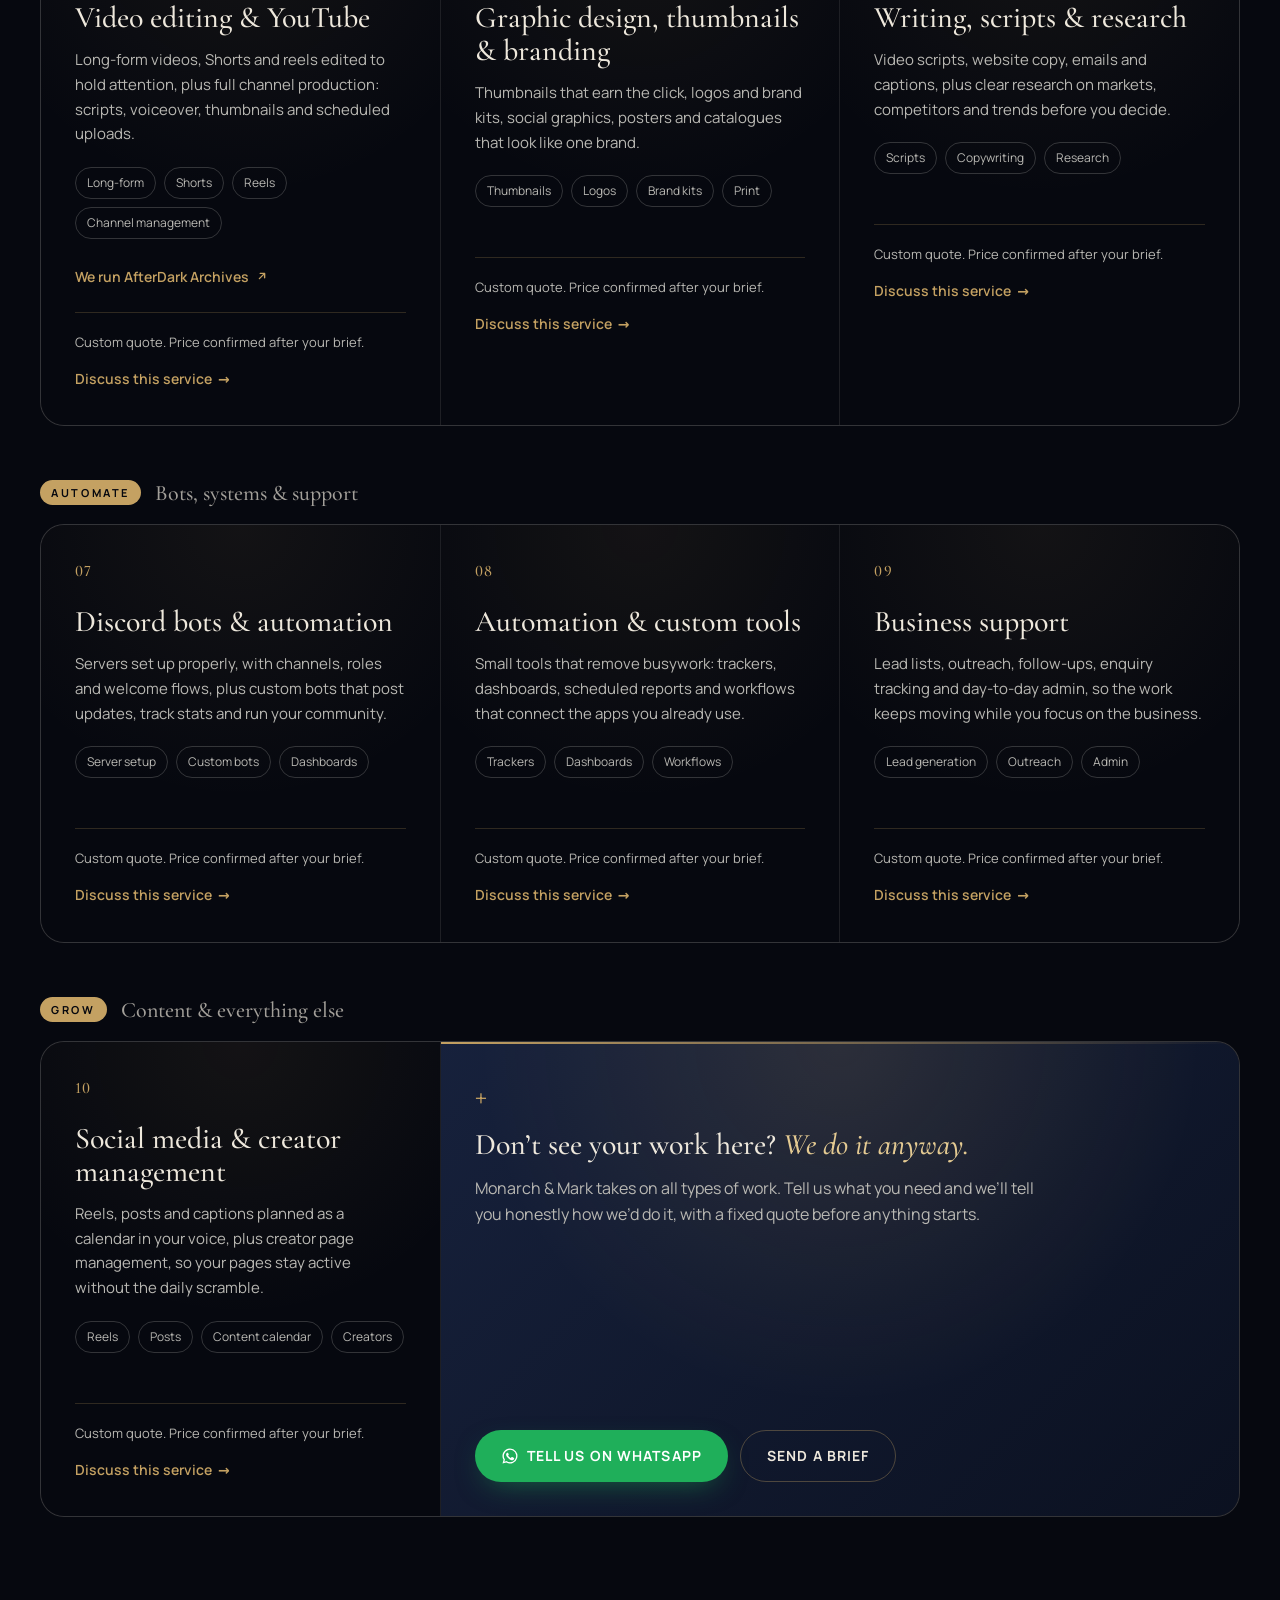
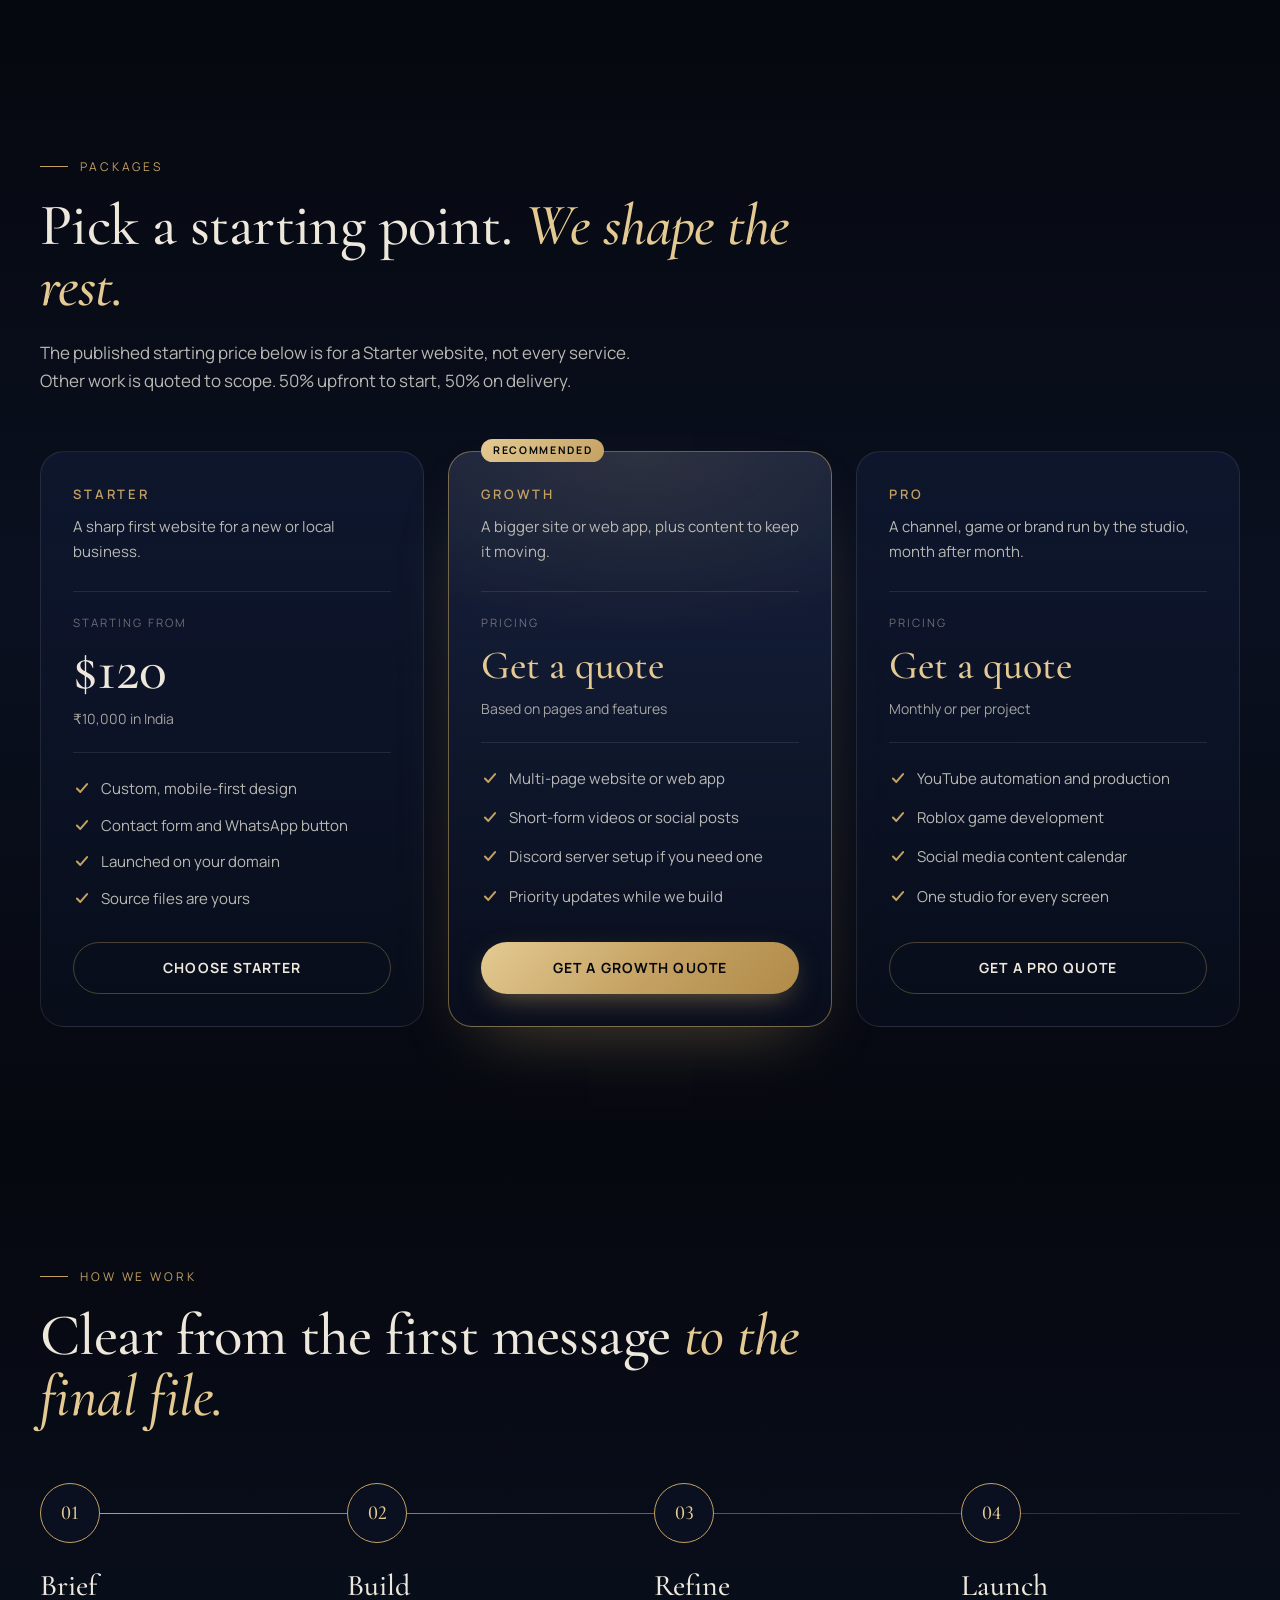
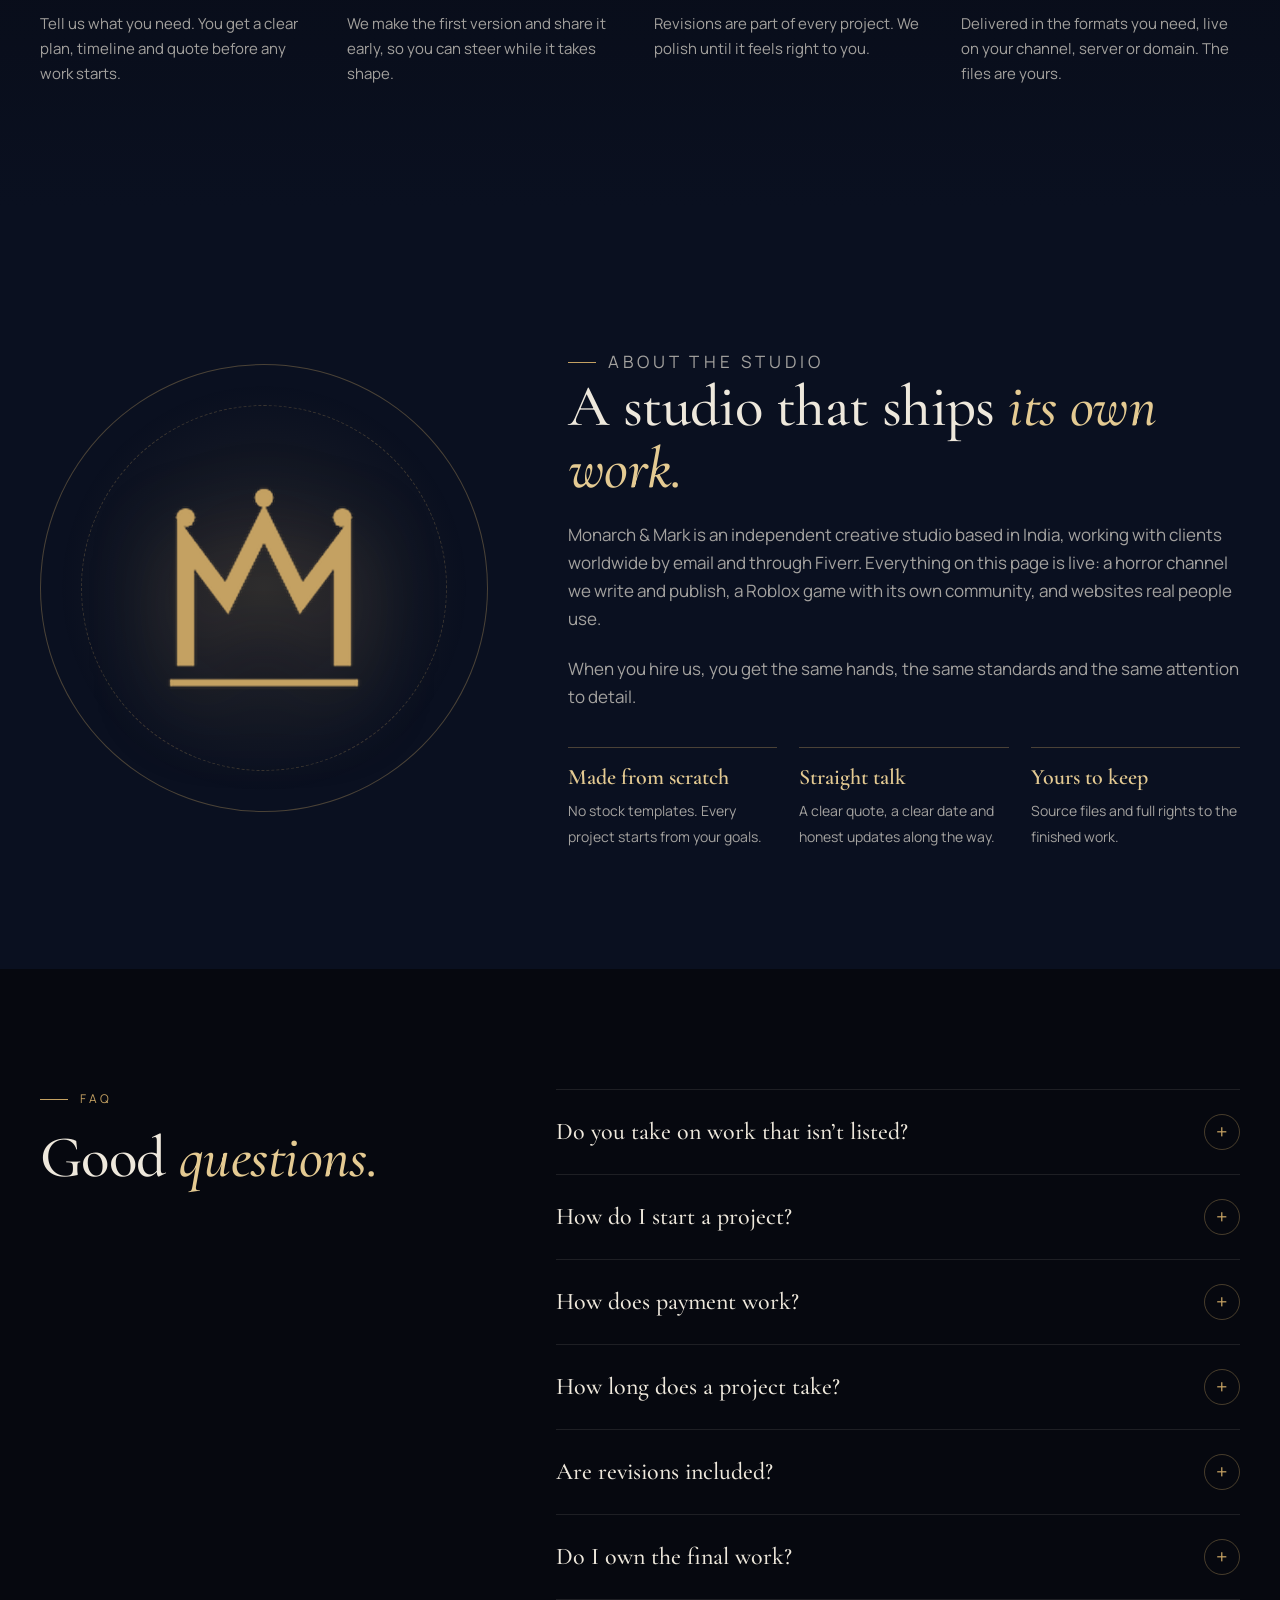
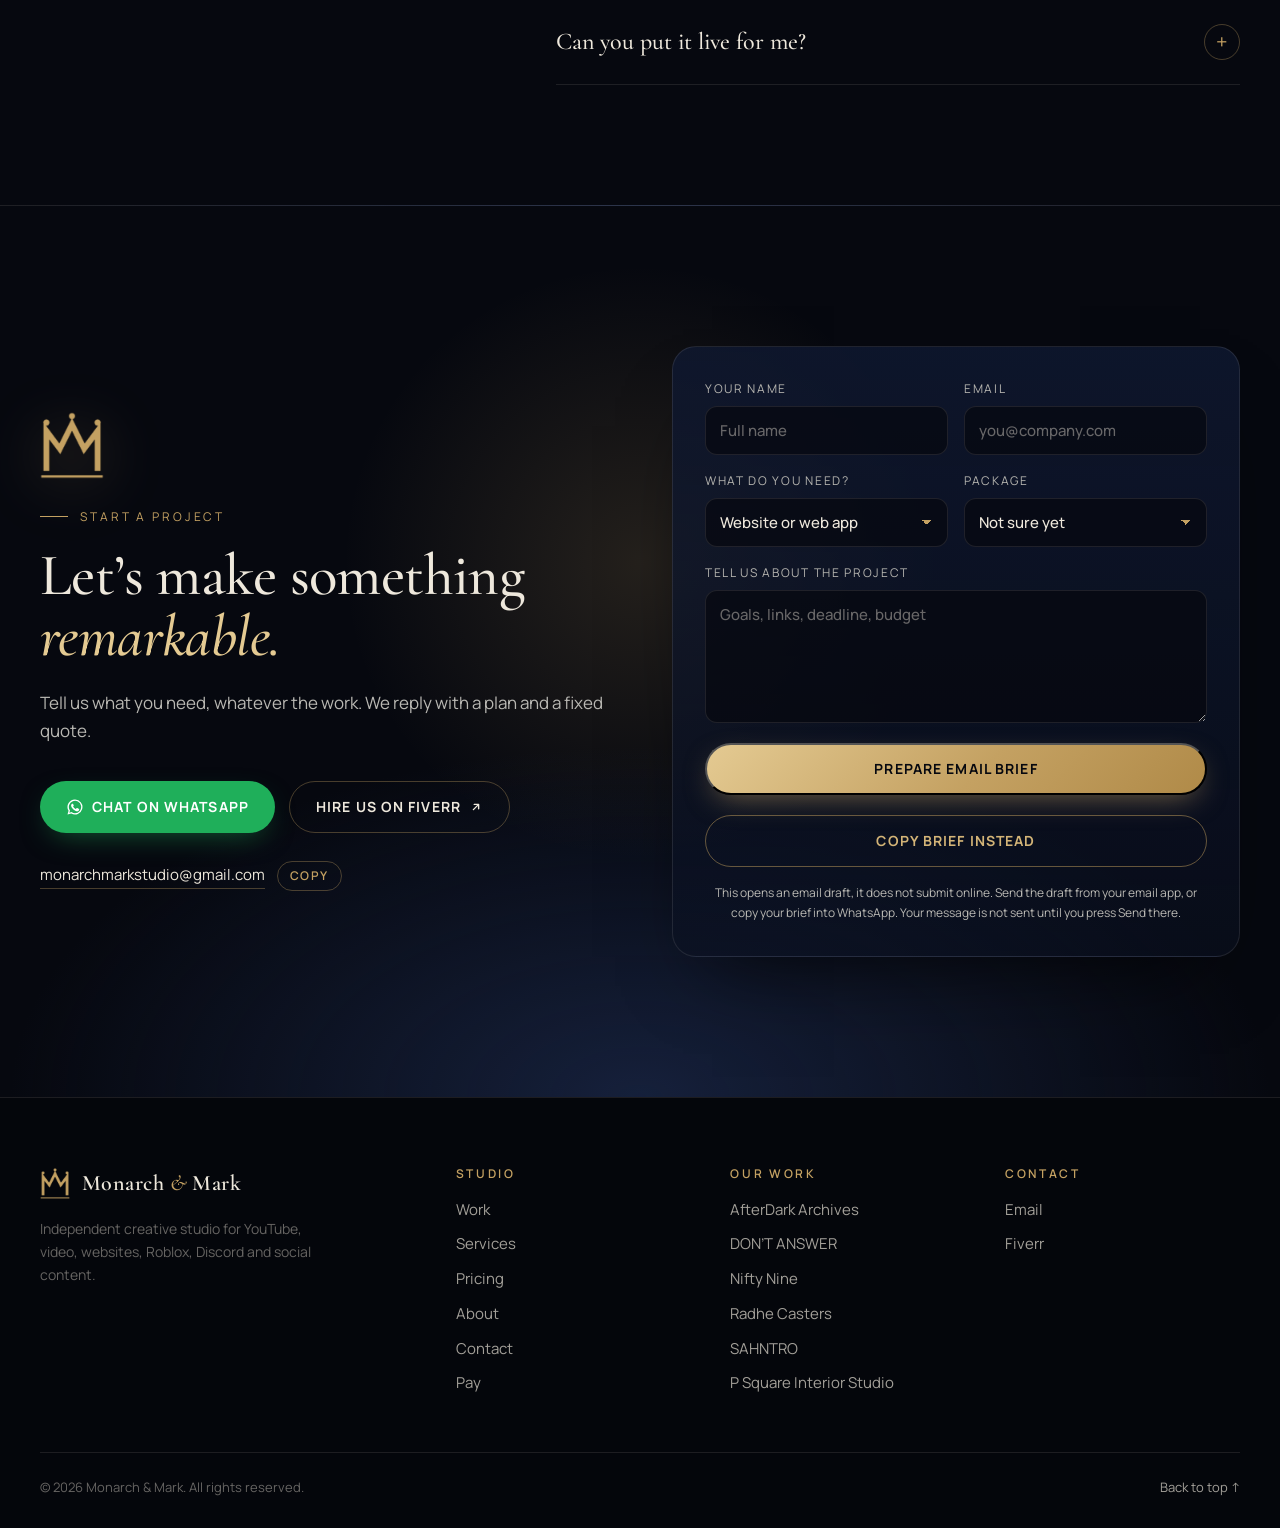
==== commit 7f5b47e7: "Clarify service pricing and enquiry email flow" ====
--- a/index.html
+++ b/index.html
@@ -18,10 +18,10 @@
 <link rel="preload" href="assets/fonts/CormorantGaramond-normal-500.woff2" as="font" type="font/woff2" crossorigin>
 <link rel="preload" href="assets/fonts/Manrope-normal-400-700.woff2" as="font" type="font/woff2" crossorigin>
 <link rel="stylesheet" href="assets/fonts.css?v=hub1">
-<link rel="stylesheet" href="styles.css?v=v8">
+<link rel="stylesheet" href="styles.css?v=brief1">
 <script src="config.js?v=v7"></script>
 <script src="countdown.js?v=v8"></script>
-<script src="script.js?v=v9" defer></script>
+<script src="script.js?v=brief1" defer></script>
 <link rel="stylesheet" href="fx.css?v=v8">
 <script src="fx.js?v=v8" defer></script>
 </head>
@@ -149,7 +149,7 @@
     <header class="sec-head reveal">
       <p class="kicker">Our work &amp; ventures</p>
       <h2 id="work-title">We don&rsquo;t just make it for others. <em>We run our own.</em></h2>
-      <p class="sec-lede">Every project below is live right now, built by the studio. Tap any of them to see it for yourself.</p>
+      <p class="sec-lede">A selection of studio ventures and business websites. Explore the brief, what we built and the linked work.</p>
     </header>
 
     <article class="feature reveal" aria-labelledby="ad-title">
@@ -184,6 +184,7 @@
           <li>Shorts cut from every episode</li>
           <li>Planned, scheduled release calendar</li>
         </ul>
+        <dl class="case-note"><div><dt>The brief</dt><dd>Build a consistent home for original horror stories.</dd></div><div><dt>Studio work</dt><dd>Scripts, narration, video editing, sound design and vertical Shorts.</dd></div></dl>
         <div class="links">
           <a class="lk lk-gold" href="https://afterdark-archives.sites.tab.bot/#watch" target="_blank" rel="noopener">Watch AfterDark<svg class="ar" viewBox="0 0 16 16" aria-hidden="true"><path d="M5 11 11 5M6 5h5v5" fill="none" stroke="currentColor" stroke-width="1.6" stroke-linecap="round" stroke-linejoin="round"/></svg></a>
           <a class="lk" href="https://afterdark-archives.sites.tab.bot/" target="_blank" rel="noopener">See the channel<svg class="ar" viewBox="0 0 16 16" aria-hidden="true"><path d="M5 11 11 5M6 5h5v5" fill="none" stroke="currentColor" stroke-width="1.6" stroke-linecap="round" stroke-linejoin="round"/></svg></a>
@@ -228,8 +229,9 @@
         <div class="card-body">
           <p class="tag">Business website</p>
           <h3 id="rc-title">Radhe Caster Wheels</h3>
-          <p>A product website for an Ahmedabad caster wheel manufacturer: 110 models from 40 to 500 mm, each with load capacity and rates, built to turn visitors into enquiries.</p>
-          <div class="links"><a class="lk lk-gold" href="https://radhe-casters.vercel.app/" target="_blank" rel="noopener">Visit the site<svg class="ar" viewBox="0 0 16 16" aria-hidden="true"><path d="M5 11 11 5M6 5h5v5" fill="none" stroke="currentColor" stroke-width="1.6" stroke-linecap="round" stroke-linejoin="round"/></svg></a></div>
+          <p>A product website for an Ahmedabad caster wheel manufacturer: 110 models from 40 to 500 mm, each with load capacity and rates, designed to help visitors compare products and make an enquiry.</p>
+          <dl class="case-note"><div><dt>The brief</dt><dd>Make a technical product range easier to browse.</dd></div><div><dt>Website scope</dt><dd>A catalogue with model sizes, load capacities and rates, plus an enquiry path.</dd></div></dl>
+        <div class="links"><a class="lk lk-gold" href="https://radhe-casters.vercel.app/" target="_blank" rel="noopener">Visit the site<svg class="ar" viewBox="0 0 16 16" aria-hidden="true"><path d="M5 11 11 5M6 5h5v5" fill="none" stroke="currentColor" stroke-width="1.6" stroke-linecap="round" stroke-linejoin="round"/></svg></a></div>
         </div>
       </article>
 
@@ -254,8 +256,9 @@
         <div class="card-body">
           <p class="tag">Interior design website</p>
           <h3 id="ps-title">P Square Interior Studio</h3>
-          <p>A website for a Gandhinagar interior design studio: a project gallery with video walkthroughs, a find-your-style selector, and the studio's process and team, built to turn visitors into site-visit bookings.</p>
-          <div class="links"><a class="lk lk-gold" href="https://www.psquareinteriorstudio.in/" target="_blank" rel="noopener">Visit the site<svg class="ar" viewBox="0 0 16 16" aria-hidden="true"><path d="M5 11 11 5M6 5h5v5" fill="none" stroke="currentColor" stroke-width="1.6" stroke-linecap="round" stroke-linejoin="round"/></svg></a></div>
+          <p>A website for a Gandhinagar interior design studio: a project gallery with video walkthroughs, a find-your-style selector, and the studio's process and team, designed to help visitors explore the work and request a site visit.</p>
+          <dl class="case-note"><div><dt>The brief</dt><dd>Present an interior studio’s projects and process in one place.</dd></div><div><dt>Website scope</dt><dd>Project galleries, video walkthroughs, a style selector and studio/team information.</dd></div></dl>
+        <div class="links"><a class="lk lk-gold" href="https://www.psquareinteriorstudio.in/" target="_blank" rel="noopener">Visit the site<svg class="ar" viewBox="0 0 16 16" aria-hidden="true"><path d="M5 11 11 5M6 5h5v5" fill="none" stroke="currentColor" stroke-width="1.6" stroke-linecap="round" stroke-linejoin="round"/></svg></a></div>
         </div>
       </article>
     </div>
@@ -277,12 +280,14 @@
         <p>Custom, mobile-first websites and web apps designed from scratch, launched on your own domain, with code you fully own.</p>
         <ul class="chips"><li>Design</li><li>Build</li><li>Landing pages</li><li>Launch</li></ul>
         <a class="lk lk-sm" href="https://radhe-casters.vercel.app/" target="_blank" rel="noopener">See a site we built<svg class="ar" viewBox="0 0 16 16" aria-hidden="true"><path d="M5 11 11 5M6 5h5v5" fill="none" stroke="currentColor" stroke-width="1.6" stroke-linecap="round" stroke-linejoin="round"/></svg></a>
+      <div class="svc-enquiry"><p>Starter website from &#8377;10,000 in India / $120. Final price depends on scope.</p><a class="lk lk-sm" href="#contact" data-service="Website or web app">Discuss this service <span aria-hidden="true">&rarr;</span></a></div>
       </article>
       <article class="svc reveal" id="showcase">
         <span class="svc-n">02</span>
         <h3>Interior &amp; architecture showcase sites</h3>
         <p>Premium portfolio sites for interior designers and architects: project galleries, walkthrough videos and an enquiry flow that books site visits.</p>
         <ul class="chips"><li>Portfolios</li><li>Project galleries</li><li>Video</li></ul>
+      <div class="svc-enquiry"><p>Custom quote. Price confirmed after your brief.</p><a class="lk lk-sm" href="#contact" data-service="Interior or architecture showcase site">Discuss this service <span aria-hidden="true">&rarr;</span></a></div>
       </article>
       <article class="svc reveal" id="roblox">
         <span class="svc-n">03</span>
@@ -290,6 +295,7 @@
         <p>Playable Roblox experiences with level design, game systems, shops, rewards and leaderboards, ready for players.</p>
         <ul class="chips"><li>Level design</li><li>Game systems</li><li>Shops &amp; rewards</li></ul>
         <a class="lk lk-sm" href="https://www.roblox.com/games/91110462194238" target="_blank" rel="noopener">Play DON&rsquo;T ANSWER<svg class="ar" viewBox="0 0 16 16" aria-hidden="true"><path d="M5 11 11 5M6 5h5v5" fill="none" stroke="currentColor" stroke-width="1.6" stroke-linecap="round" stroke-linejoin="round"/></svg></a>
+      <div class="svc-enquiry"><p>Custom quote. Price confirmed after your brief.</p><a class="lk lk-sm" href="#contact" data-service="Roblox or game development">Discuss this service <span aria-hidden="true">&rarr;</span></a></div>
       </article>
     </div>
     <div class="svc-group reveal"><p class="svc-glabel"><span>Create</span>Video, design &amp; words</p></div>
@@ -300,18 +306,21 @@
         <p>Long-form videos, Shorts and reels edited to hold attention, plus full channel production: scripts, voiceover, thumbnails and scheduled uploads.</p>
         <ul class="chips"><li>Long-form</li><li>Shorts</li><li>Reels</li><li>Channel management</li></ul>
         <a class="lk lk-sm" href="https://afterdark-archives.sites.tab.bot/" target="_blank" rel="noopener">We run AfterDark Archives<svg class="ar" viewBox="0 0 16 16" aria-hidden="true"><path d="M5 11 11 5M6 5h5v5" fill="none" stroke="currentColor" stroke-width="1.6" stroke-linecap="round" stroke-linejoin="round"/></svg></a>
+      <div class="svc-enquiry"><p>Custom quote. Price confirmed after your brief.</p><a class="lk lk-sm" href="#contact" data-service="Video editing or YouTube">Discuss this service <span aria-hidden="true">&rarr;</span></a></div>
       </article>
       <article class="svc reveal" id="design">
         <span class="svc-n">05</span>
         <h3>Graphic design, thumbnails &amp; branding</h3>
         <p>Thumbnails that earn the click, logos and brand kits, social graphics, posters and catalogues that look like one brand.</p>
         <ul class="chips"><li>Thumbnails</li><li>Logos</li><li>Brand kits</li><li>Print</li></ul>
+      <div class="svc-enquiry"><p>Custom quote. Price confirmed after your brief.</p><a class="lk lk-sm" href="#contact" data-service="Graphic design, thumbnails or branding">Discuss this service <span aria-hidden="true">&rarr;</span></a></div>
       </article>
       <article class="svc reveal" id="writing">
         <span class="svc-n">06</span>
         <h3>Writing, scripts &amp; research</h3>
         <p>Video scripts, website copy, emails and captions, plus clear research on markets, competitors and trends before you decide.</p>
         <ul class="chips"><li>Scripts</li><li>Copywriting</li><li>Research</li></ul>
+      <div class="svc-enquiry"><p>Custom quote. Price confirmed after your brief.</p><a class="lk lk-sm" href="#contact" data-service="Writing, scripts or research">Discuss this service <span aria-hidden="true">&rarr;</span></a></div>
       </article>
     </div>
     <div class="svc-group reveal"><p class="svc-glabel"><span>Automate</span>Bots, systems &amp; support</p></div>
@@ -321,18 +330,21 @@
         <h3>Discord bots &amp; automation</h3>
         <p>Servers set up properly, with channels, roles and welcome flows, plus custom bots that post updates, track stats and run your community.</p>
         <ul class="chips"><li>Server setup</li><li>Custom bots</li><li>Dashboards</li></ul>
+      <div class="svc-enquiry"><p>Custom quote. Price confirmed after your brief.</p><a class="lk lk-sm" href="#contact" data-service="Discord bot or automation">Discuss this service <span aria-hidden="true">&rarr;</span></a></div>
       </article>
       <article class="svc reveal" id="automation">
         <span class="svc-n">08</span>
         <h3>Automation &amp; custom tools</h3>
         <p>Small tools that remove busywork: trackers, dashboards, scheduled reports and workflows that connect the apps you already use.</p>
         <ul class="chips"><li>Trackers</li><li>Dashboards</li><li>Workflows</li></ul>
+      <div class="svc-enquiry"><p>Custom quote. Price confirmed after your brief.</p><a class="lk lk-sm" href="#contact" data-service="Automation or custom tool">Discuss this service <span aria-hidden="true">&rarr;</span></a></div>
       </article>
       <article class="svc reveal" id="business">
         <span class="svc-n">09</span>
         <h3>Business support</h3>
         <p>Lead lists, outreach, follow-ups, enquiry tracking and day-to-day admin, so the work keeps moving while you focus on the business.</p>
         <ul class="chips"><li>Lead generation</li><li>Outreach</li><li>Admin</li></ul>
+      <div class="svc-enquiry"><p>Custom quote. Price confirmed after your brief.</p><a class="lk lk-sm" href="#contact" data-service="Business support">Discuss this service <span aria-hidden="true">&rarr;</span></a></div>
       </article>
     </div>
     <div class="svc-group reveal"><p class="svc-glabel"><span>Grow</span>Content &amp; everything else</p></div>
@@ -342,6 +354,7 @@
         <h3>Social media &amp; creator management</h3>
         <p>Reels, posts and captions planned as a calendar in your voice, plus creator page management, so your pages stay active without the daily scramble.</p>
         <ul class="chips"><li>Reels</li><li>Posts</li><li>Content calendar</li><li>Creators</li></ul>
+      <div class="svc-enquiry"><p>Custom quote. Price confirmed after your brief.</p><a class="lk lk-sm" href="#contact" data-service="Social media or creator management">Discuss this service <span aria-hidden="true">&rarr;</span></a></div>
       </article>
       <article class="svc svc-any reveal" id="anything">
         <span class="svc-n">+</span>
@@ -361,7 +374,7 @@
     <header class="sec-head reveal">
       <p class="kicker">Packages</p>
       <h2 id="pricing-title">Pick a starting point. <em>We shape the rest.</em></h2>
-      <p class="sec-lede">Every project gets a fixed quote before work begins. 50% upfront to start, 50% on delivery.</p>
+      <p class="sec-lede">The published starting price below is for a Starter website, not every service. Other work is quoted to scope. 50% upfront to start, 50% on delivery.</p>
     </header>
     <div class="plans">
       <article class="plan reveal">
@@ -430,7 +443,7 @@
     </header>
     <div class="faq-list">
       <details class="reveal"><summary>Do you take on work that isn&rsquo;t listed?</summary><p>Yes. Monarch &amp; Mark takes on all types of work. Tell us what you need and we&rsquo;ll tell you honestly how we&rsquo;d do it, with a fixed quote before anything starts.</p></details>
-      <details class="reveal"><summary>How do I start a project?</summary><p>Send us the form below, email us, or order through our Fiverr profile. We reply with a plan, a timeline and a fixed quote before anything begins.</p></details>
+      <details class="reveal"><summary>How do I start a project?</summary><p>Use the brief builder below to prepare an email, email us directly, chat on WhatsApp, or order through our Fiverr profile. We reply with a plan, a timeline and a fixed quote before anything begins.</p></details>
       <details class="reveal"><summary>How does payment work?</summary><p>50% upfront to start and 50% on delivery. Your quote is fixed before any work begins.</p></details>
       <details class="reveal"><summary>How long does a project take?</summary><p>It depends on the scope. You get an agreed delivery date up front, before any work starts.</p></details>
       <details class="reveal"><summary>Are revisions included?</summary><p>Yes. Every project includes revisions, and the exact number is confirmed in your quote.</p></details>
@@ -454,18 +467,20 @@
       </div>
       <p class="mail-line"><a href="mailto:monarchmarkstudio@gmail.com">monarchmarkstudio@gmail.com</a><button type="button" class="copy" data-copy="monarchmarkstudio@gmail.com">Copy</button></p>
     </div>
-    <form class="brief reveal" id="brief" novalidate>
-      <div class="field"><label for="f-name">Your name</label><input id="f-name" name="name" type="text" autocomplete="name" required placeholder="Full name"></div>
-      <div class="field"><label for="f-email">Email</label><input id="f-email" name="email" type="email" autocomplete="email" required placeholder="you@company.com"></div>
+    <form class="brief reveal" id="brief" novalidate aria-describedby="brief-status">
+      <div class="field"><label for="f-name">Your name</label><input id="f-name" name="name" type="text" autocomplete="name" maxlength="120" required placeholder="Full name"></div>
+      <div class="field"><label for="f-email">Email</label><input id="f-email" name="email" type="email" autocomplete="email" maxlength="254" required placeholder="you@company.com"></div>
       <div class="field"><label for="f-svc">What do you need?</label>
         <select id="f-svc" name="service">
           <option selected>Website or web app</option><option>Interior or architecture showcase site</option><option>Roblox or game development</option><option>Video editing or YouTube</option><option>Graphic design, thumbnails or branding</option><option>Writing, scripts or research</option><option>Discord bot or automation</option><option>Automation or custom tool</option><option>Business support</option><option>Social media or creator management</option><option>Something else</option>
         </select></div>
       <div class="field"><label for="f-plan">Package</label>
         <select id="f-plan" name="plan"><option>Not sure yet</option><option>Starter</option><option>Growth</option><option>Pro</option></select></div>
-      <div class="field field-wide"><label for="f-msg">Tell us about the project</label><textarea id="f-msg" name="message" rows="4" required placeholder="Goals, links, deadline, budget"></textarea></div>
-      <button class="btn btn-gold field-wide" type="submit">Send brief</button>
-      <p class="brief-note field-wide" role="status">Opens your email app with the brief filled in.</p>
+      <div class="field field-wide"><label for="f-msg">Tell us about the project</label><textarea id="f-msg" name="message" rows="5" maxlength="5000" required placeholder="Goals, links, deadline, budget"></textarea></div>
+      <button class="btn btn-gold field-wide" type="submit">Prepare email brief</button>
+      <button class="btn btn-ghost field-wide" type="button" id="copy-brief">Copy brief instead</button>
+      <p class="brief-note field-wide" id="brief-status" role="status" aria-live="polite">This opens an email draft, it does not submit online. Send the draft from your email app, or copy your brief into WhatsApp. Your message is not sent until you press Send there.</p>
+      <noscript><p class="field-wide">The brief builder needs JavaScript. Email monarchmarkstudio@gmail.com directly or use the contact links.</p></noscript>
     </form>
   </div>
 </section>
--- a/styles.css
+++ b/styles.css
@@ -532,3 +532,21 @@
 .launch.opening .launch-film,.launch.open .launch-film{opacity:0}
 .hero-film::after{background:linear-gradient(90deg,rgba(6,8,15,.80) 0%,rgba(6,8,15,.55) 48%,rgba(6,8,15,.32) 100%),linear-gradient(180deg,rgba(6,8,15,.35) 0%,rgba(6,8,15,0) 22%,rgba(6,8,15,0) 72%,var(--ink) 100%)}
 @media (max-width:1080px){.hero-film::after{background:linear-gradient(180deg,rgba(6,8,15,.62),rgba(6,8,15,.5) 50%,var(--ink) 100%)}}
+
+/* Brief and service clarity, using the existing studio palette. */
+.svc-enquiry{margin-top:24px;padding-top:18px;border-top:1px solid rgba(193,158,93,.22)}
+.svc-enquiry p{font-size:13px;line-height:1.7;margin-bottom:12px}
+.case-note{display:grid;gap:12px;margin:22px 0;padding:18px 0;border-top:1px solid rgba(193,158,93,.22);border-bottom:1px solid rgba(193,158,93,.22)}
+.case-note dt{font-size:10px;letter-spacing:.14em;text-transform:uppercase;color:#c6a25f;margin-bottom:5px}
+.case-note dd{margin:0;font-size:13px;line-height:1.75;color:#aaa8a3}
+.brief-note{line-height:1.7} .field [aria-invalid="true"]{border-color:#dc9b84}
+@media(prefers-reduced-motion:reduce){html{scroll-behavior:auto}}
+#copy-brief{background:transparent;color:#d3b477;border:1px solid rgba(193,158,93,.5)}
+#copy-brief:hover{background:rgba(193,158,93,.12)}
+.brief-note{color:#aaa8a3}
+/* Readable supporting copy on the near-black and navy surfaces. */
+.svc p,.svc-enquiry p,.card-body>p:not(.tag),.case-note dd,.plan-for,.plan-list,.sec-lede{color:#b9b8b3}
+.chips li{color:#b9b8b3;border-color:rgba(185,184,179,.25)}
+.tag,.field label{color:#b5b4af}
+.brief-note{font-size:12px;color:#b9b8b3}
+input::placeholder,textarea::placeholder{color:#a7a6a1;opacity:1}
